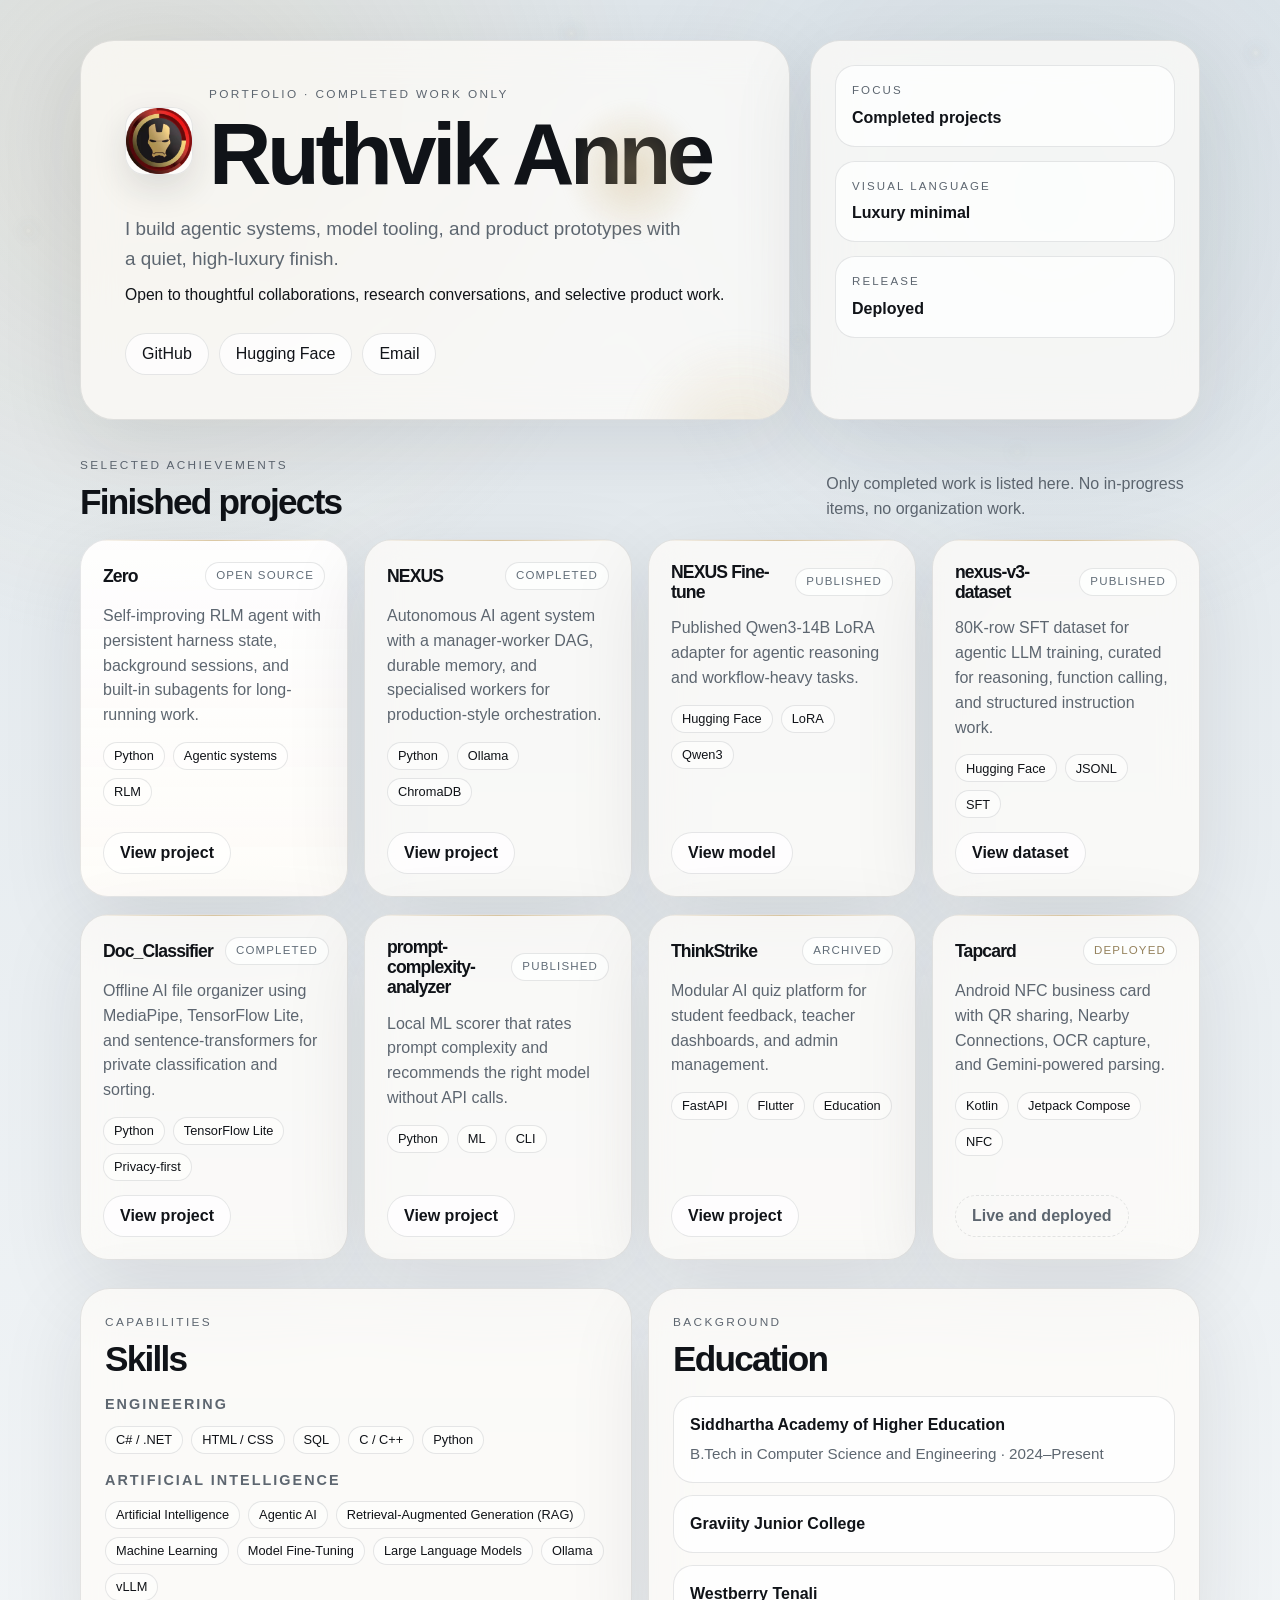
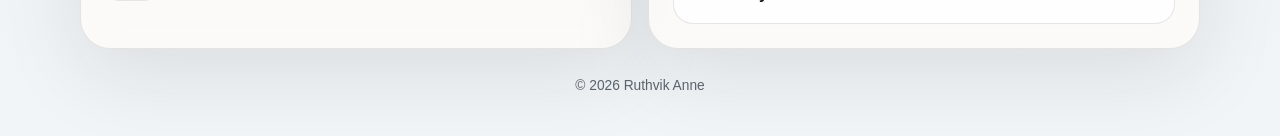
==== index.html @ 4718c001 "Add logo mark and refine portfolio hero" ====
<!DOCTYPE html>
<html lang="en">
<head>
  <meta charset="utf-8">
  <meta name="viewport" content="width=device-width, initial-scale=1.0">
  <meta name="description" content="Ruthvik Anne portfolio showcasing completed AI systems, models, datasets, skills, education, and shipped projects.">
  <title>Ruthvik Anne | Completed Work</title>
  <link rel="stylesheet" href="style.css">
  <script defer src="java.js"></script>
</head>
<body>
  <div id="bg-fixed" aria-hidden="true"></div>

  <main class="page">
    <header class="hero">
      <div class="hero-copy">
        <div class="brand-lockup">
          <img class="brand-mark" src="Images/Logo.png" alt="Ruthvik Anne logo">
          <div>
            <p class="eyebrow">Portfolio · Completed work only</p>
            <h1>Ruthvik Anne</h1>
          </div>
        </div>
        <p class="lede">I build agentic systems, model tooling, and product prototypes with a quiet, high-luxury finish.</p>
        <p class="support">Open to thoughtful collaborations, research conversations, and selective product work.</p>
        <div class="actions">
          <a href="https://github.com/Ruthvik-Anne" target="_blank" rel="noopener noreferrer">GitHub</a>
          <a href="https://huggingface.co/ruthvikanne" target="_blank" rel="noopener noreferrer">Hugging Face</a>
          <a href="mailto:anneruthvik9@gmail.com">Email</a>
        </div>
      </div>

      <aside class="status-panel" aria-label="Portfolio status">
        <div>
          <span class="status-label">Focus</span>
          <strong>Completed projects</strong>
        </div>
        <div>
          <span class="status-label">Visual language</span>
          <strong>Luxury minimal</strong>
        </div>
        <div>
          <span class="status-label">Release</span>
          <strong>Deployed</strong>
        </div>
      </aside>
    </header>

    <section class="section">
      <div class="section-head">
        <div>
          <p class="eyebrow">Selected achievements</p>
          <h2>Finished projects</h2>
        </div>
        <p class="section-note">Only completed work is listed here. No in-progress items, no organization work.</p>
      </div>

      <div class="cards">
        <article class="card featured">
          <div class="card-top">
            <h3>Zero</h3>
            <span class="pill">Open source</span>
          </div>
          <p>Self-improving RLM agent with persistent harness state, background sessions, and built-in subagents for long-running work.</p>
          <div class="tags">
            <span>Python</span><span>Agentic systems</span><span>RLM</span>
          </div>
          <a class="card-link" href="https://github.com/Ruthvik-Anne/zero" target="_blank" rel="noopener noreferrer">View project</a>
        </article>

        <article class="card">
          <div class="card-top">
            <h3>NEXUS</h3>
            <span class="pill">Completed</span>
          </div>
          <p>Autonomous AI agent system with a manager-worker DAG, durable memory, and specialised workers for production-style orchestration.</p>
          <div class="tags">
            <span>Python</span><span>Ollama</span><span>ChromaDB</span>
          </div>
          <a class="card-link" href="https://github.com/Ruthvik-Anne/nexus" target="_blank" rel="noopener noreferrer">View project</a>
        </article>

        <article class="card">
          <div class="card-top">
            <h3>NEXUS Fine-tune</h3>
            <span class="pill">Published</span>
          </div>
          <p>Published Qwen3-14B LoRA adapter for agentic reasoning and workflow-heavy tasks.</p>
          <div class="tags">
            <span>Hugging Face</span><span>LoRA</span><span>Qwen3</span>
          </div>
          <a class="card-link" href="https://huggingface.co/ruthvikanne/nexus-qwen3-14b-v2" target="_blank" rel="noopener noreferrer">View model</a>
        </article>

        <article class="card">
          <div class="card-top">
            <h3>nexus-v3-dataset</h3>
            <span class="pill">Published</span>
          </div>
          <p>80K-row SFT dataset for agentic LLM training, curated for reasoning, function calling, and structured instruction work.</p>
          <div class="tags">
            <span>Hugging Face</span><span>JSONL</span><span>SFT</span>
          </div>
          <a class="card-link" href="https://huggingface.co/datasets/ruthvikanne/nexus-v3-dataset" target="_blank" rel="noopener noreferrer">View dataset</a>
        </article>

        <article class="card">
          <div class="card-top">
            <h3>Doc_Classifier</h3>
            <span class="pill">Completed</span>
          </div>
          <p>Offline AI file organizer using MediaPipe, TensorFlow Lite, and sentence-transformers for private classification and sorting.</p>
          <div class="tags">
            <span>Python</span><span>TensorFlow Lite</span><span>Privacy-first</span>
          </div>
          <a class="card-link" href="https://github.com/Ruthvik-Anne/Doc_Classifier" target="_blank" rel="noopener noreferrer">View project</a>
        </article>

        <article class="card">
          <div class="card-top">
            <h3>prompt-complexity-analyzer</h3>
            <span class="pill">Published</span>
          </div>
          <p>Local ML scorer that rates prompt complexity and recommends the right model without API calls.</p>
          <div class="tags">
            <span>Python</span><span>ML</span><span>CLI</span>
          </div>
          <a class="card-link" href="https://github.com/Ruthvik-Anne/prompt-complexity-analyzer" target="_blank" rel="noopener noreferrer">View project</a>
        </article>

        <article class="card">
          <div class="card-top">
            <h3>ThinkStrike</h3>
            <span class="pill">Archived</span>
          </div>
          <p>Modular AI quiz platform for student feedback, teacher dashboards, and admin management.</p>
          <div class="tags">
            <span>FastAPI</span><span>Flutter</span><span>Education</span>
          </div>
          <a class="card-link" href="https://github.com/Ruthvik-Anne/Think_Strike" target="_blank" rel="noopener noreferrer">View project</a>
        </article>

        <article class="card">
          <div class="card-top">
            <h3>Tapcard</h3>
            <span class="pill deployed">Deployed</span>
          </div>
          <p>Android NFC business card with QR sharing, Nearby Connections, OCR capture, and Gemini-powered parsing.</p>
          <div class="tags">
            <span>Kotlin</span><span>Jetpack Compose</span><span>NFC</span>
          </div>
          <span class="card-link muted">Live and deployed</span>
        </article>
      </div>
    </section>

    <section class="section section-split">
      <div class="info-panel">
        <div class="section-head compact">
          <div>
            <p class="eyebrow">Capabilities</p>
            <h2>Skills</h2>
          </div>
        </div>

        <div class="skill-group">
          <h3>Engineering</h3>
          <div class="skill-tags">
            <span>C# / .NET</span>
            <span>HTML / CSS</span>
            <span>SQL</span>
            <span>C / C++</span>
            <span>Python</span>
          </div>
        </div>

        <div class="skill-group">
          <h3>Artificial Intelligence</h3>
          <div class="skill-tags">
            <span>Artificial Intelligence</span>
            <span>Agentic AI</span>
            <span>Retrieval-Augmented Generation (RAG)</span>
            <span>Machine Learning</span>
            <span>Model Fine-Tuning</span>
            <span>Large Language Models</span>
            <span>Ollama</span>
            <span>vLLM</span>
          </div>
        </div>
      </div>

      <div class="info-panel">
        <div class="section-head compact">
          <div>
            <p class="eyebrow">Background</p>
            <h2>Education</h2>
          </div>
        </div>

        <ul class="education-list">
          <li>
            <span class="education-title">Siddhartha Academy of Higher Education</span>
            <span class="education-meta">B.Tech in Computer Science and Engineering · 2024–Present</span>
          </li>
          <li>
            <span class="education-title">Graviity Junior College</span>
          </li>
          <li>
            <span class="education-title">Westberry Tenali</span>
          </li>
        </ul>
      </div>
    </section>

    <footer class="footer-text">© 2026 Ruthvik Anne</footer>
  </main>
</body>
</html>
---- style.css ----
:root {
  color-scheme: light dark;
  --canvas: #f2f5f7;
  --canvas-deep: #dfe6eb;
  --surface: rgba(255, 253, 248, 0.74);
  --surface-strong: rgba(255, 255, 255, 0.9);
  --text: #101318;
  --text-soft: #5d6670;
  --separator: rgba(18, 24, 31, 0.1);
  --accent: #6f889a;
  --accent-2: #c9ad78;
  --accent-3: #87949e;
  --shadow: 0 24px 84px rgba(25, 32, 40, 0.1);
  --radius-card: 28px;
  --radius-pill: 999px;
  --ease: cubic-bezier(0.2, 0.8, 0.2, 1);
}

@media (prefers-color-scheme: dark) {
  :root {
    --canvas: #07090b;
    --canvas-deep: #0e1115;
    --surface: rgba(17, 20, 24, 0.76);
    --surface-strong: rgba(23, 27, 32, 0.92);
    --text: #f4f6f7;
    --text-soft: #9ba5b0;
    --separator: rgba(255, 255, 255, 0.1);
    --shadow: 0 30px 92px rgba(0, 0, 0, 0.48);
  }
}

* {
  box-sizing: border-box;
}

html {
  background: var(--canvas);
}

body {
  margin: 0;
  min-height: 100vh;
  font-family: "SF Pro Text", "SF Pro Display", -apple-system, BlinkMacSystemFont, "Segoe UI", sans-serif;
  color: var(--text);
  background:
    radial-gradient(circle at 12% 8%, color-mix(in srgb, var(--accent-2) 18%, transparent), transparent 26%),
    radial-gradient(circle at 82% 12%, color-mix(in srgb, var(--accent) 12%, transparent), transparent 24%),
    linear-gradient(180deg, var(--canvas-deep), var(--canvas));
  line-height: 1.55;
  overflow-x: hidden;
}

img {
  display: block;
  max-width: 100%;
}

a {
  color: inherit;
  text-decoration: none;
}

#bg-fixed {
  position: fixed;
  inset: 0;
  pointer-events: none;
  overflow: hidden;
  mask-image: linear-gradient(180deg, rgba(0, 0, 0, 0.34), transparent 88%);
  opacity: 0.62;
}

#bg-fixed canvas {
  position: absolute;
  inset: 0;
  width: 100%;
  height: 100%;
}

.page {
  position: relative;
  width: min(1120px, calc(100vw - 32px));
  margin: 0 auto;
  padding: 28px 0 40px;
}

.hero {
  display: grid;
  grid-template-columns: minmax(0, 1.55fr) minmax(240px, 0.85fr);
  gap: 20px;
  align-items: stretch;
  padding: 12px 0 8px;
}

.hero-copy,
.status-panel,
.card,
.info-panel {
  background: var(--surface);
  border: 1px solid var(--separator);
  box-shadow: var(--shadow);
  backdrop-filter: blur(18px) saturate(145%);
  -webkit-backdrop-filter: blur(18px) saturate(145%);
}

.hero-copy {
  border-radius: 34px;
  padding: clamp(26px, 4vw, 44px);
  position: relative;
  overflow: hidden;
  animation: liftIn 720ms var(--ease) both;
}

.hero-copy::before,
.hero-copy::after {
  content: "";
  position: absolute;
  border-radius: 50%;
  pointer-events: none;
}

.hero-copy::before {
  inset: 16% auto auto 68%;
  width: 140px;
  height: 140px;
  background: radial-gradient(circle, color-mix(in srgb, var(--accent-2) 36%, transparent), transparent 70%);
  filter: blur(4px);
  animation: drift 12s var(--ease) infinite alternate;
}

.hero-copy::after {
  inset: auto -10% -40% auto;
  width: 240px;
  height: 240px;
  background: radial-gradient(circle, color-mix(in srgb, var(--accent-2) 42%, transparent), transparent 68%);
  filter: blur(10px);
  opacity: 0.55;
  animation: drift 16s var(--ease) infinite alternate-reverse;
}

.brand-lockup {
  display: flex;
  align-items: center;
  gap: 16px;
  margin-bottom: 10px;
}

.brand-mark {
  width: 68px;
  height: 68px;
  border-radius: 20px;
  object-fit: cover;
  border: 1px solid var(--separator);
  background: color-mix(in srgb, var(--surface-strong) 80%, transparent);
  box-shadow: 0 14px 34px rgba(25, 32, 40, 0.12);
}

.eyebrow {
  margin: 0 0 10px;
  font-size: 0.74rem;
  letter-spacing: 0.2em;
  text-transform: uppercase;
  color: var(--text-soft);
}

h1,
h2,
h3 {
  margin: 0;
  letter-spacing: -0.05em;
}

h1 {
  font-size: clamp(3rem, 6.8vw, 5.4rem);
  line-height: 0.96;
}

.lede {
  max-width: 54ch;
  margin: 18px 0 10px;
  font-size: clamp(1.04rem, 1.55vw, 1.18rem);
  color: var(--text-soft);
}

.support {
  margin: 0;
  color: var(--text);
  font-size: 0.98rem;
}

.actions {
  display: flex;
  flex-wrap: wrap;
  gap: 10px;
  margin-top: 26px;
}

.actions a,
.card-link {
  display: inline-flex;
  align-items: center;
  justify-content: center;
  min-height: 42px;
  padding: 0 16px;
  border-radius: var(--radius-pill);
  border: 1px solid var(--separator);
  background: color-mix(in srgb, var(--surface-strong) 82%, transparent);
  transition: transform 160ms var(--ease), border-color 160ms var(--ease), background-color 160ms var(--ease), box-shadow 160ms var(--ease);
}

.actions a:hover,
.card-link:hover {
  transform: translateY(-1px);
  border-color: color-mix(in srgb, var(--accent) 38%, var(--separator));
  box-shadow: 0 10px 22px rgba(166, 124, 82, 0.08);
}

.status-panel {
  border-radius: 30px;
  padding: 24px;
  display: grid;
  gap: 14px;
  align-content: start;
  animation: liftIn 840ms var(--ease) both;
  animation-delay: 110ms;
}

.status-panel div {
  padding: 16px 16px 15px;
  border-radius: 20px;
  background: color-mix(in srgb, var(--surface-strong) 76%, transparent);
  border: 1px solid var(--separator);
  animation: pulse 8s ease-in-out infinite;
}

.status-panel div:nth-child(2) { animation-delay: 1s; }
.status-panel div:nth-child(3) { animation-delay: 2s; }

.status-label {
  display: block;
  font-size: 0.72rem;
  letter-spacing: 0.18em;
  text-transform: uppercase;
  color: var(--text-soft);
  margin-bottom: 6px;
}

.status-panel strong {
  font-size: 1rem;
  font-weight: 600;
}

.section {
  padding: 28px 0 0;
}

.section-head {
  display: flex;
  justify-content: space-between;
  gap: 20px;
  align-items: end;
  margin-bottom: 18px;
}

.section-head.compact {
  margin-bottom: 18px;
}

h2 {
  font-size: clamp(1.5rem, 2.8vw, 2.2rem);
  line-height: 1.05;
}

h3 {
  font-size: 1rem;
  line-height: 1.2;
}

.section-note {
  margin: 0;
  max-width: 42ch;
  color: var(--text-soft);
}

.cards {
  display: grid;
  grid-template-columns: repeat(auto-fit, minmax(min(100%, 250px), 1fr));
  gap: 16px;
  perspective: 1200px;
}

.card {
  border-radius: var(--radius-card);
  padding: 22px;
  display: flex;
  flex-direction: column;
  gap: 14px;
  position: relative;
  overflow: hidden;
  transform-style: preserve-3d;
  transition: transform 180ms var(--ease), border-color 180ms var(--ease), box-shadow 180ms var(--ease);
  animation: liftIn 720ms var(--ease) both;
}

.card:nth-child(1) { animation-delay: 40ms; }
.card:nth-child(2) { animation-delay: 80ms; }
.card:nth-child(3) { animation-delay: 120ms; }
.card:nth-child(4) { animation-delay: 160ms; }
.card:nth-child(5) { animation-delay: 200ms; }
.card:nth-child(6) { animation-delay: 240ms; }
.card:nth-child(7) { animation-delay: 280ms; }
.card:nth-child(8) { animation-delay: 320ms; }

.card::before {
  content: "";
  position: absolute;
  inset: 0 auto auto 0;
  width: 100%;
  height: 1px;
  background: linear-gradient(90deg, transparent, color-mix(in srgb, var(--accent-2) 75%, transparent), transparent);
  opacity: 0.9;
}

.card:hover {
  transform: translateY(-3px) rotateX(1.5deg);
  border-color: color-mix(in srgb, var(--accent) 28%, var(--separator));
}

.card.featured {
  background:
    linear-gradient(180deg, color-mix(in srgb, var(--surface-strong) 90%, transparent), var(--surface)),
    var(--surface);
}

.card-top {
  display: flex;
  justify-content: space-between;
  gap: 12px;
  align-items: center;
}

.card h3 {
  font-size: 1.1rem;
  line-height: 1.15;
}

.pill {
  display: inline-flex;
  align-items: center;
  min-height: 28px;
  padding: 0 10px;
  border-radius: var(--radius-pill);
  font-size: 0.72rem;
  letter-spacing: 0.1em;
  text-transform: uppercase;
  color: color-mix(in srgb, var(--text-soft) 80%, var(--accent));
  border: 1px solid var(--separator);
  background: color-mix(in srgb, var(--surface-strong) 78%, transparent);
  white-space: nowrap;
}

.pill.deployed {
  color: color-mix(in srgb, var(--accent-2) 72%, var(--text));
}

.card p {
  margin: 0;
  color: var(--text-soft);
}

.tags {
  display: flex;
  flex-wrap: wrap;
  gap: 8px;
}

.tags span,
.skill-tags span {
  display: inline-flex;
  align-items: center;
  min-height: 28px;
  padding: 0 10px;
  border-radius: var(--radius-pill);
  border: 1px solid var(--separator);
  color: var(--text);
  background: color-mix(in srgb, var(--surface-strong) 60%, transparent);
  font-size: 0.8rem;
}

.card-link {
  margin-top: auto;
  width: fit-content;
  color: var(--text);
  font-weight: 600;
}

.card-link.muted {
  background: transparent;
  border-style: dashed;
  color: var(--text-soft);
  box-shadow: none;
}

.section-split {
  display: grid;
  grid-template-columns: repeat(2, minmax(0, 1fr));
  gap: 16px;
}

.info-panel {
  border-radius: 30px;
  padding: 24px;
  animation: liftIn 760ms var(--ease) both;
}

.skill-group + .skill-group {
  margin-top: 18px;
}

.skill-group h3 {
  font-size: 0.9rem;
  letter-spacing: 0.14em;
  text-transform: uppercase;
  color: var(--text-soft);
  margin-bottom: 12px;
}

.skill-tags {
  display: flex;
  flex-wrap: wrap;
  gap: 8px;
}

.skill-tags span {
  max-width: 100%;
}

.education-list {
  list-style: none;
  margin: 0;
  padding: 0;
  display: grid;
  gap: 12px;
}

.education-list li {
  padding: 16px;
  border-radius: 20px;
  border: 1px solid var(--separator);
  background: color-mix(in srgb, var(--surface-strong) 76%, transparent);
  display: grid;
  gap: 4px;
}

.education-title {
  font-weight: 600;
}

.education-meta {
  color: var(--text-soft);
  font-size: 0.95rem;
}

.footer-text {
  margin: 26px 0 0;
  text-align: center;
  color: var(--text-soft);
  font-size: 0.86rem;
}

@keyframes liftIn {
  from {
    opacity: 0;
    transform: translateY(18px) scale(0.985);
  }
  to {
    opacity: 1;
    transform: translateY(0) scale(1);
  }
}

@keyframes drift {
  from { transform: translate3d(0, 0, 0) scale(1); }
  to { transform: translate3d(-14px, 10px, 0) scale(1.04); }
}

@keyframes pulse {
  0%, 100% { transform: translateY(0); }
  50% { transform: translateY(-2px); }
}

@media (max-width: 860px) {
  .hero,
  .section-head,
  .section-split {
    grid-template-columns: 1fr;
    display: grid;
    align-items: start;
  }
}

@media (max-width: 640px) {
  .page {
    width: min(100vw - 20px, 1120px);
    padding-top: 14px;
  }

  .hero-copy,
  .status-panel,
  .info-panel {
    border-radius: 24px;
  }

  .brand-lockup {
    align-items: flex-start;
  }

  .brand-mark {
    width: 58px;
    height: 58px;
  }

  .cards {
    grid-template-columns: 1fr;
  }

  .actions {
    gap: 8px;
  }

  .actions a,
  .card-link {
    width: 100%;
  }
}

@media (prefers-reduced-motion: reduce) {
  *, *::before, *::after {
    animation-duration: 1ms !important;
    animation-iteration-count: 1 !important;
    transition-duration: 1ms !important;
    scroll-behavior: auto !important;
  }
}
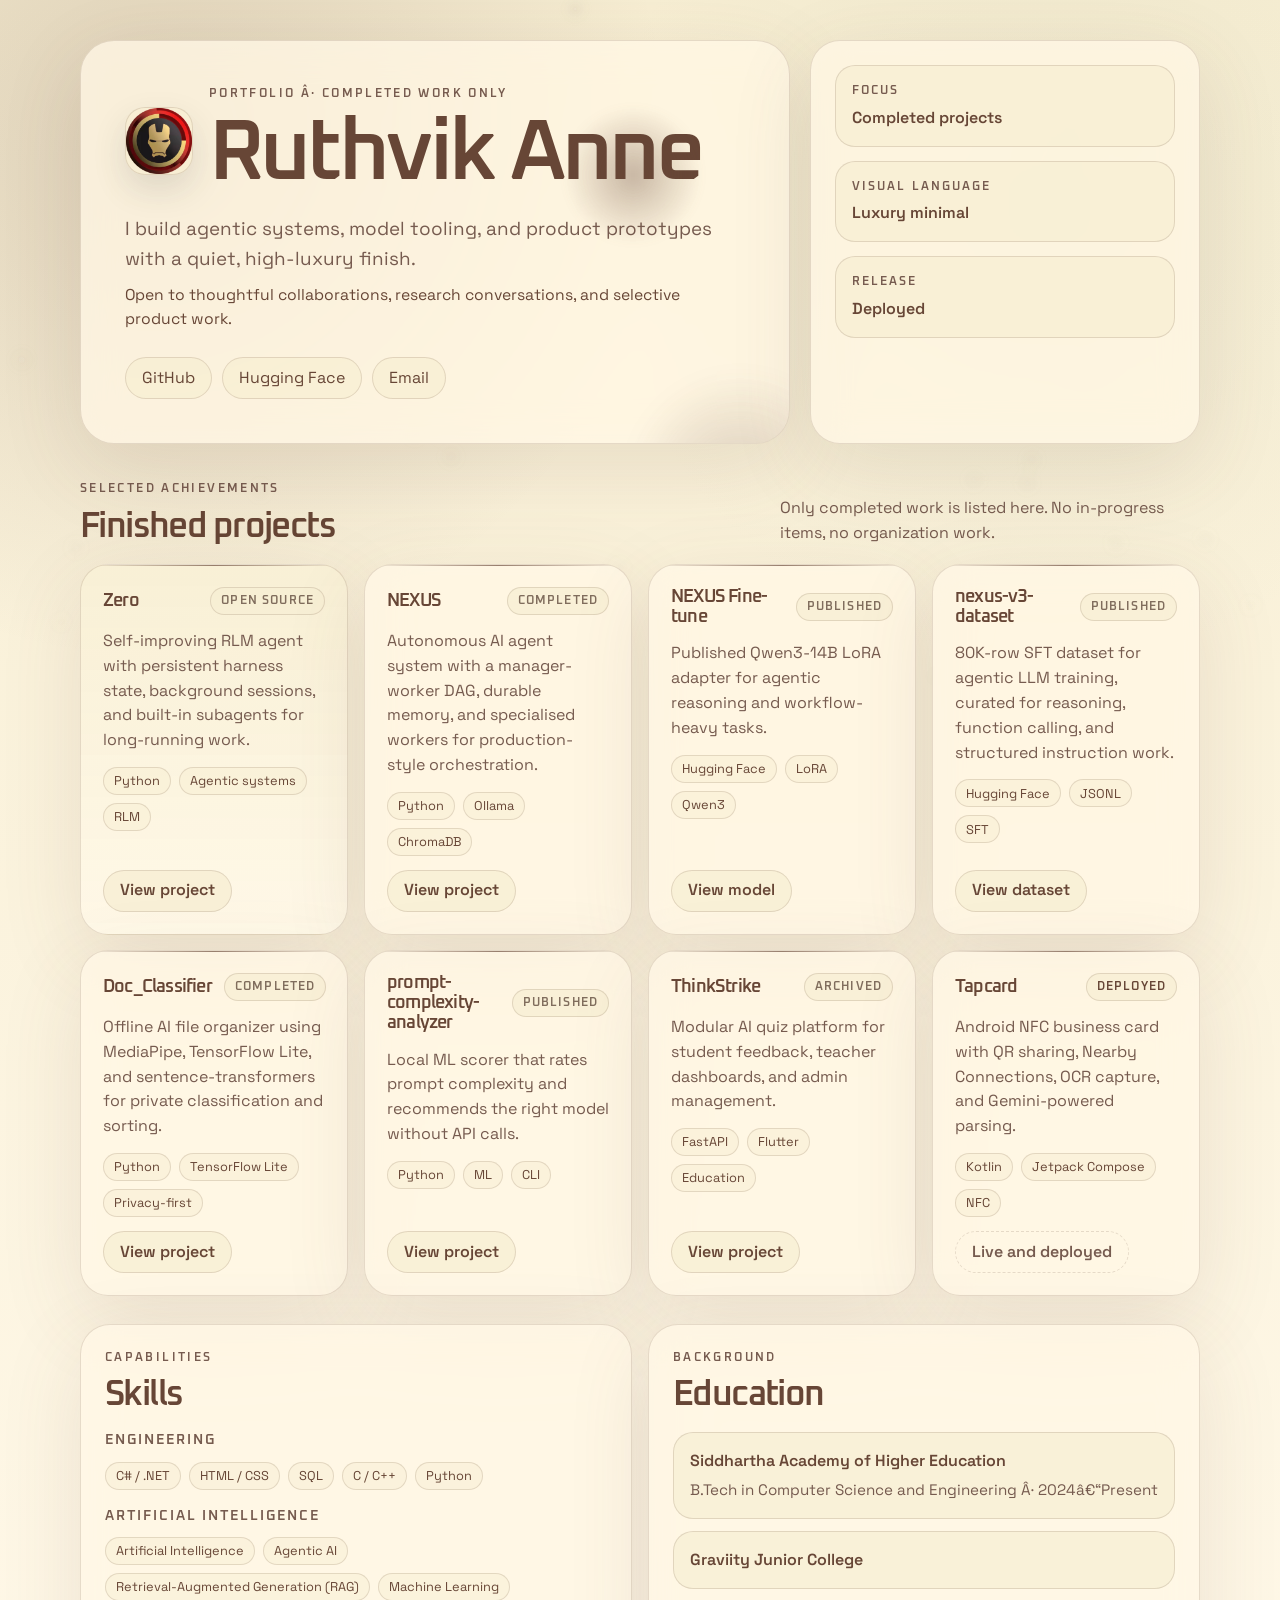
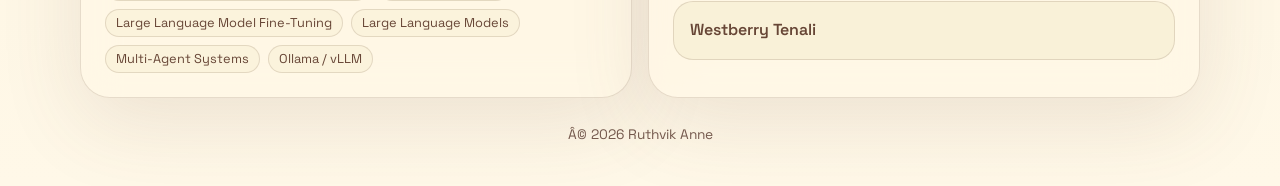
==== commit f3fd101c: "feat: launch luxury techno portfolio" ====
--- a/index.html
+++ b/index.html
@@ -4,9 +4,43 @@
   <meta charset="utf-8">
   <meta name="viewport" content="width=device-width, initial-scale=1.0">
   <meta name="description" content="Ruthvik Anne portfolio showcasing completed AI systems, models, datasets, skills, education, and shipped projects.">
-  <title>Ruthvik Anne | Completed Work</title>
+  <meta name="robots" content="index,follow,max-image-preview:large,max-snippet:-1,max-video-preview:-1">
+  <meta name="theme-color" content="#FFF8E8">
+  <meta property="og:type" content="website">
+  <meta property="og:url" content="https://ruthvik-anne.github.io/Personal_Site/">
+  <meta property="og:title" content="Ruthvik Anne">
+  <meta property="og:description" content="Completed projects, AI skills, education, and shipped work in a sleek futuristic portfolio.">
+  <meta property="og:image" content="https://ruthvik-anne.github.io/Personal_Site/Images/Logo.png">
+  <meta property="og:image:alt" content="Ruthvik Anne logo">
+  <meta name="twitter:card" content="summary_large_image">
+  <title>Ruthvik Anne</title>
+  <link rel="canonical" href="https://ruthvik-anne.github.io/Personal_Site/">
+  <link rel="preconnect" href="https://fonts.googleapis.com">
+  <link rel="preconnect" href="https://fonts.gstatic.com" crossorigin>
+  <link href="https://fonts.googleapis.com/css2?family=Oxanium:wght@500;600;700&family=Space+Grotesk:wght@400;500;600;700&display=swap" rel="stylesheet">
   <link rel="stylesheet" href="style.css">
   <script defer src="java.js"></script>
+  <script type="application/ld+json">
+  {
+    "@context": "https://schema.org",
+    "@type": "Person",
+    "name": "Ruthvik Anne",
+    "url": "https://ruthvik-anne.github.io/Personal_Site/",
+    "sameAs": [
+      "https://github.com/Ruthvik-Anne",
+      "https://huggingface.co/ruthvikanne"
+    ],
+    "jobTitle": "Student and Builder",
+    "knowsAbout": [
+      "Artificial Intelligence",
+      "Agentic AI",
+      "Retrieval-Augmented Generation",
+      "Machine Learning",
+      "Large Language Model Fine-Tuning",
+      "Multi-Agent Systems"
+    ]
+  }
+  </script>
 </head>
 <body>
   <div id="bg-fixed" aria-hidden="true"></div>
@@ -17,7 +51,7 @@
         <div class="brand-lockup">
           <img class="brand-mark" src="Images/Logo.png" alt="Ruthvik Anne logo">
           <div>
-            <p class="eyebrow">Portfolio · Completed work only</p>
+            <p class="eyebrow">Portfolio Â· Completed work only</p>
             <h1>Ruthvik Anne</h1>
           </div>
         </div>
@@ -181,10 +215,10 @@
             <span>Agentic AI</span>
             <span>Retrieval-Augmented Generation (RAG)</span>
             <span>Machine Learning</span>
-            <span>Model Fine-Tuning</span>
+            <span>Large Language Model Fine-Tuning</span>
             <span>Large Language Models</span>
-            <span>Ollama</span>
-            <span>vLLM</span>
+            <span>Multi-Agent Systems</span>
+            <span>Ollama / vLLM</span>
           </div>
         </div>
       </div>
@@ -200,7 +234,7 @@
         <ul class="education-list">
           <li>
             <span class="education-title">Siddhartha Academy of Higher Education</span>
-            <span class="education-meta">B.Tech in Computer Science and Engineering · 2024–Present</span>
+            <span class="education-meta">B.Tech in Computer Science and Engineering Â· 2024â€“Present</span>
           </li>
           <li>
             <span class="education-title">Graviity Junior College</span>
@@ -212,7 +246,8 @@
       </div>
     </section>
 
-    <footer class="footer-text">© 2026 Ruthvik Anne</footer>
+    <footer class="footer-text">Â© 2026 Ruthvik Anne</footer>
   </main>
 </body>
 </html>
+
--- a/style.css
+++ b/style.css
@@ -1,19 +1,21 @@
 :root {
   color-scheme: light dark;
-  --canvas: #f2f5f7;
-  --canvas-deep: #dfe6eb;
-  --surface: rgba(255, 253, 248, 0.74);
-  --surface-strong: rgba(255, 255, 255, 0.9);
-  --text: #101318;
-  --text-soft: #5d6670;
-  --separator: rgba(18, 24, 31, 0.1);
-  --accent: #6f889a;
-  --accent-2: #c9ad78;
-  --accent-3: #87949e;
-  --shadow: 0 24px 84px rgba(25, 32, 40, 0.1);
+  --canvas: #FFF8E8;
+  --canvas-deep: #F7EED3;
+  --surface: rgba(255, 248, 232, 0.76);
+  --surface-strong: rgba(247, 238, 211, 0.92);
+  --text: #674636;
+  --text-soft: #765b4f;
+  --separator: rgba(103, 70, 54, 0.16);
+  --accent: #AAB396;
+  --accent-2: #674636;
+  --accent-3: #F7EED3;
+  --shadow: 0 24px 84px rgba(103, 70, 54, 0.12);
   --radius-card: 28px;
   --radius-pill: 999px;
   --ease: cubic-bezier(0.2, 0.8, 0.2, 1);
+  --font-display: "Oxanium", "SF Pro Display", -apple-system, BlinkMacSystemFont, "Segoe UI", sans-serif;
+  --font-body: "Space Grotesk", "SF Pro Text", -apple-system, BlinkMacSystemFont, "Segoe UI", sans-serif;
 }
 
 @media (prefers-color-scheme: dark) {
@@ -29,18 +31,12 @@
   }
 }
 
-* {
-  box-sizing: border-box;
-}
-
-html {
-  background: var(--canvas);
-}
-
+* { box-sizing: border-box; }
+html { background: var(--canvas); }
 body {
   margin: 0;
   min-height: 100vh;
-  font-family: "SF Pro Text", "SF Pro Display", -apple-system, BlinkMacSystemFont, "Segoe UI", sans-serif;
+  font-family: var(--font-body);
   color: var(--text);
   background:
     radial-gradient(circle at 12% 8%, color-mix(in srgb, var(--accent-2) 18%, transparent), transparent 26%),
@@ -49,15 +45,23 @@
   line-height: 1.55;
   overflow-x: hidden;
 }
-
-img {
-  display: block;
-  max-width: 100%;
-}
-
-a {
-  color: inherit;
-  text-decoration: none;
+body::before {
+  content: "";
+  position: fixed;
+  inset: 0;
+  z-index: -1;
+  pointer-events: none;
+  opacity: 0.32;
+  background-image:
+    linear-gradient(color-mix(in srgb, var(--accent) 10%, transparent) 1px, transparent 1px),
+    linear-gradient(90deg, color-mix(in srgb, var(--accent) 10%, transparent) 1px, transparent 1px);
+  background-size: 56px 56px;
+  mask-image: linear-gradient(180deg, black, transparent 72%);
+}
+a { color: inherit; text-decoration: none; }
+a:focus-visible {
+  outline: 3px solid color-mix(in srgb, var(--accent-2) 72%, white);
+  outline-offset: 3px;
 }
 
 #bg-fixed {
@@ -68,7 +72,6 @@
   mask-image: linear-gradient(180deg, rgba(0, 0, 0, 0.34), transparent 88%);
   opacity: 0.62;
 }
-
 #bg-fixed canvas {
   position: absolute;
   inset: 0;
@@ -82,7 +85,6 @@
   margin: 0 auto;
   padding: 28px 0 40px;
 }
-
 .hero {
   display: grid;
   grid-template-columns: minmax(0, 1.55fr) minmax(240px, 0.85fr);
@@ -90,18 +92,13 @@
   align-items: stretch;
   padding: 12px 0 8px;
 }
-
-.hero-copy,
-.status-panel,
-.card,
-.info-panel {
+.hero-copy, .status-panel, .card, .info-panel {
   background: var(--surface);
   border: 1px solid var(--separator);
   box-shadow: var(--shadow);
   backdrop-filter: blur(18px) saturate(145%);
   -webkit-backdrop-filter: blur(18px) saturate(145%);
 }
-
 .hero-copy {
   border-radius: 34px;
   padding: clamp(26px, 4vw, 44px);
@@ -109,15 +106,12 @@
   overflow: hidden;
   animation: liftIn 720ms var(--ease) both;
 }
-
-.hero-copy::before,
-.hero-copy::after {
+.hero-copy::before, .hero-copy::after {
   content: "";
   position: absolute;
   border-radius: 50%;
   pointer-events: none;
 }
-
 .hero-copy::before {
   inset: 16% auto auto 68%;
   width: 140px;
@@ -126,7 +120,6 @@
   filter: blur(4px);
   animation: drift 12s var(--ease) infinite alternate;
 }
-
 .hero-copy::after {
   inset: auto -10% -40% auto;
   width: 240px;
@@ -136,14 +129,7 @@
   opacity: 0.55;
   animation: drift 16s var(--ease) infinite alternate-reverse;
 }
-
-.brand-lockup {
-  display: flex;
-  align-items: center;
-  gap: 16px;
-  margin-bottom: 10px;
-}
-
+.brand-lockup { display: flex; align-items: center; gap: 16px; margin-bottom: 10px; }
 .brand-mark {
   width: 68px;
   height: 68px;
@@ -153,49 +139,31 @@
   background: color-mix(in srgb, var(--surface-strong) 80%, transparent);
   box-shadow: 0 14px 34px rgba(25, 32, 40, 0.12);
 }
-
 .eyebrow {
   margin: 0 0 10px;
+  font-family: var(--font-display);
+  font-weight: 600;
   font-size: 0.74rem;
   letter-spacing: 0.2em;
   text-transform: uppercase;
   color: var(--text-soft);
 }
-
-h1,
-h2,
-h3 {
+h1, h2, h3 {
   margin: 0;
-  letter-spacing: -0.05em;
-}
-
-h1 {
-  font-size: clamp(3rem, 6.8vw, 5.4rem);
-  line-height: 0.96;
-}
-
+  font-family: var(--font-display);
+  font-weight: 600;
+  letter-spacing: -0.045em;
+}
+h1 { font-size: clamp(3rem, 6.8vw, 5.4rem); line-height: 0.96; }
 .lede {
   max-width: 54ch;
   margin: 18px 0 10px;
   font-size: clamp(1.04rem, 1.55vw, 1.18rem);
   color: var(--text-soft);
 }
-
-.support {
-  margin: 0;
-  color: var(--text);
-  font-size: 0.98rem;
-}
-
-.actions {
-  display: flex;
-  flex-wrap: wrap;
-  gap: 10px;
-  margin-top: 26px;
-}
-
-.actions a,
-.card-link {
+.support { margin: 0; color: var(--text); font-size: 0.98rem; }
+.actions { display: flex; flex-wrap: wrap; gap: 10px; margin-top: 26px; }
+.actions a, .card-link {
   display: inline-flex;
   align-items: center;
   justify-content: center;
@@ -206,14 +174,11 @@
   background: color-mix(in srgb, var(--surface-strong) 82%, transparent);
   transition: transform 160ms var(--ease), border-color 160ms var(--ease), background-color 160ms var(--ease), box-shadow 160ms var(--ease);
 }
-
-.actions a:hover,
-.card-link:hover {
+.actions a:hover, .card-link:hover {
   transform: translateY(-1px);
   border-color: color-mix(in srgb, var(--accent) 38%, var(--separator));
   box-shadow: 0 10px 22px rgba(166, 124, 82, 0.08);
 }
-
 .status-panel {
   border-radius: 30px;
   padding: 24px;
@@ -223,7 +188,6 @@
   animation: liftIn 840ms var(--ease) both;
   animation-delay: 110ms;
 }
-
 .status-panel div {
   padding: 16px 16px 15px;
   border-radius: 20px;
@@ -231,28 +195,20 @@
   border: 1px solid var(--separator);
   animation: pulse 8s ease-in-out infinite;
 }
-
 .status-panel div:nth-child(2) { animation-delay: 1s; }
 .status-panel div:nth-child(3) { animation-delay: 2s; }
-
 .status-label {
   display: block;
+  font-family: var(--font-display);
+  font-weight: 600;
   font-size: 0.72rem;
   letter-spacing: 0.18em;
   text-transform: uppercase;
   color: var(--text-soft);
   margin-bottom: 6px;
 }
-
-.status-panel strong {
-  font-size: 1rem;
-  font-weight: 600;
-}
-
-.section {
-  padding: 28px 0 0;
-}
-
+.status-panel strong { font-size: 1rem; font-weight: 600; }
+.section { padding: 28px 0 0; }
 .section-head {
   display: flex;
   justify-content: space-between;
@@ -260,34 +216,16 @@
   align-items: end;
   margin-bottom: 18px;
 }
-
-.section-head.compact {
-  margin-bottom: 18px;
-}
-
-h2 {
-  font-size: clamp(1.5rem, 2.8vw, 2.2rem);
-  line-height: 1.05;
-}
-
-h3 {
-  font-size: 1rem;
-  line-height: 1.2;
-}
-
-.section-note {
-  margin: 0;
-  max-width: 42ch;
-  color: var(--text-soft);
-}
-
+.section-head.compact { margin-bottom: 18px; }
+h2 { font-size: clamp(1.5rem, 2.8vw, 2.2rem); line-height: 1.05; }
+h3 { font-size: 1rem; line-height: 1.2; }
+.section-note { margin: 0; max-width: 42ch; color: var(--text-soft); }
 .cards {
   display: grid;
   grid-template-columns: repeat(auto-fit, minmax(min(100%, 250px), 1fr));
   gap: 16px;
   perspective: 1200px;
 }
-
 .card {
   border-radius: var(--radius-card);
   padding: 22px;
@@ -300,7 +238,6 @@
   transition: transform 180ms var(--ease), border-color 180ms var(--ease), box-shadow 180ms var(--ease);
   animation: liftIn 720ms var(--ease) both;
 }
-
 .card:nth-child(1) { animation-delay: 40ms; }
 .card:nth-child(2) { animation-delay: 80ms; }
 .card:nth-child(3) { animation-delay: 120ms; }
@@ -309,7 +246,6 @@
 .card:nth-child(6) { animation-delay: 240ms; }
 .card:nth-child(7) { animation-delay: 280ms; }
 .card:nth-child(8) { animation-delay: 320ms; }
-
 .card::before {
   content: "";
   position: absolute;
@@ -319,30 +255,17 @@
   background: linear-gradient(90deg, transparent, color-mix(in srgb, var(--accent-2) 75%, transparent), transparent);
   opacity: 0.9;
 }
-
 .card:hover {
   transform: translateY(-3px) rotateX(1.5deg);
   border-color: color-mix(in srgb, var(--accent) 28%, var(--separator));
 }
-
 .card.featured {
   background:
     linear-gradient(180deg, color-mix(in srgb, var(--surface-strong) 90%, transparent), var(--surface)),
     var(--surface);
 }
-
-.card-top {
-  display: flex;
-  justify-content: space-between;
-  gap: 12px;
-  align-items: center;
-}
-
-.card h3 {
-  font-size: 1.1rem;
-  line-height: 1.15;
-}
-
+.card-top { display: flex; justify-content: space-between; gap: 12px; align-items: center; }
+.card h3 { font-size: 1.1rem; line-height: 1.15; }
 .pill {
   display: inline-flex;
   align-items: center;
@@ -350,6 +273,8 @@
   padding: 0 10px;
   border-radius: var(--radius-pill);
   font-size: 0.72rem;
+  font-family: var(--font-display);
+  font-weight: 600;
   letter-spacing: 0.1em;
   text-transform: uppercase;
   color: color-mix(in srgb, var(--text-soft) 80%, var(--accent));
@@ -357,24 +282,10 @@
   background: color-mix(in srgb, var(--surface-strong) 78%, transparent);
   white-space: nowrap;
 }
-
-.pill.deployed {
-  color: color-mix(in srgb, var(--accent-2) 72%, var(--text));
-}
-
-.card p {
-  margin: 0;
-  color: var(--text-soft);
-}
-
-.tags {
-  display: flex;
-  flex-wrap: wrap;
-  gap: 8px;
-}
-
-.tags span,
-.skill-tags span {
+.pill.deployed { color: color-mix(in srgb, var(--accent-2) 72%, var(--text)); }
+.card p { margin: 0; color: var(--text-soft); }
+.tags { display: flex; flex-wrap: wrap; gap: 8px; }
+.tags span, .skill-tags span {
   display: inline-flex;
   align-items: center;
   min-height: 28px;
@@ -385,37 +296,20 @@
   background: color-mix(in srgb, var(--surface-strong) 60%, transparent);
   font-size: 0.8rem;
 }
-
-.card-link {
-  margin-top: auto;
-  width: fit-content;
-  color: var(--text);
-  font-weight: 600;
-}
-
+.card-link { margin-top: auto; width: fit-content; color: var(--text); font-weight: 600; }
 .card-link.muted {
   background: transparent;
   border-style: dashed;
   color: var(--text-soft);
   box-shadow: none;
 }
-
-.section-split {
-  display: grid;
-  grid-template-columns: repeat(2, minmax(0, 1fr));
-  gap: 16px;
-}
-
+.section-split { display: grid; grid-template-columns: repeat(2, minmax(0, 1fr)); gap: 16px; }
 .info-panel {
   border-radius: 30px;
   padding: 24px;
   animation: liftIn 760ms var(--ease) both;
 }
-
-.skill-group + .skill-group {
-  margin-top: 18px;
-}
-
+.skill-group + .skill-group { margin-top: 18px; }
 .skill-group h3 {
   font-size: 0.9rem;
   letter-spacing: 0.14em;
@@ -423,17 +317,8 @@
   color: var(--text-soft);
   margin-bottom: 12px;
 }
-
-.skill-tags {
-  display: flex;
-  flex-wrap: wrap;
-  gap: 8px;
-}
-
-.skill-tags span {
-  max-width: 100%;
-}
-
+.skill-tags { display: flex; flex-wrap: wrap; gap: 8px; }
+.skill-tags span { max-width: 100%; }
 .education-list {
   list-style: none;
   margin: 0;
@@ -441,7 +326,6 @@
   display: grid;
   gap: 12px;
 }
-
 .education-list li {
   padding: 16px;
   border-radius: 20px;
@@ -450,89 +334,42 @@
   display: grid;
   gap: 4px;
 }
-
-.education-title {
-  font-weight: 600;
-}
-
-.education-meta {
-  color: var(--text-soft);
-  font-size: 0.95rem;
-}
-
+.education-title { font-weight: 600; }
+.education-meta { color: var(--text-soft); font-size: 0.95rem; }
 .footer-text {
   margin: 26px 0 0;
   text-align: center;
   color: var(--text-soft);
   font-size: 0.86rem;
 }
-
 @keyframes liftIn {
-  from {
-    opacity: 0;
-    transform: translateY(18px) scale(0.985);
-  }
-  to {
-    opacity: 1;
-    transform: translateY(0) scale(1);
-  }
-}
-
+  from { opacity: 0; transform: translateY(18px) scale(0.985); }
+  to { opacity: 1; transform: translateY(0) scale(1); }
+}
 @keyframes drift {
   from { transform: translate3d(0, 0, 0) scale(1); }
   to { transform: translate3d(-14px, 10px, 0) scale(1.04); }
 }
-
 @keyframes pulse {
   0%, 100% { transform: translateY(0); }
   50% { transform: translateY(-2px); }
 }
-
 @media (max-width: 860px) {
-  .hero,
-  .section-head,
-  .section-split {
+  .hero, .section-head, .section-split {
     grid-template-columns: 1fr;
     display: grid;
     align-items: start;
   }
 }
-
 @media (max-width: 640px) {
-  .page {
-    width: min(100vw - 20px, 1120px);
-    padding-top: 14px;
-  }
-
-  .hero-copy,
-  .status-panel,
-  .info-panel {
-    border-radius: 24px;
-  }
-
-  .brand-lockup {
-    align-items: flex-start;
-  }
-
-  .brand-mark {
-    width: 58px;
-    height: 58px;
-  }
-
-  .cards {
-    grid-template-columns: 1fr;
-  }
-
-  .actions {
-    gap: 8px;
-  }
-
-  .actions a,
-  .card-link {
-    width: 100%;
-  }
-}
-
+  .page { width: min(100vw - 20px, 1120px); padding-top: 14px; }
+  .hero-copy, .status-panel, .info-panel { border-radius: 24px; }
+  .brand-lockup { align-items: flex-start; }
+  .brand-mark { width: 58px; height: 58px; }
+  .cards { grid-template-columns: 1fr; }
+  .actions { gap: 8px; }
+  .actions a, .card-link { width: 100%; }
+}
 @media (prefers-reduced-motion: reduce) {
   *, *::before, *::after {
     animation-duration: 1ms !important;
@@ -541,3 +378,4 @@
     scroll-behavior: auto !important;
   }
 }
+
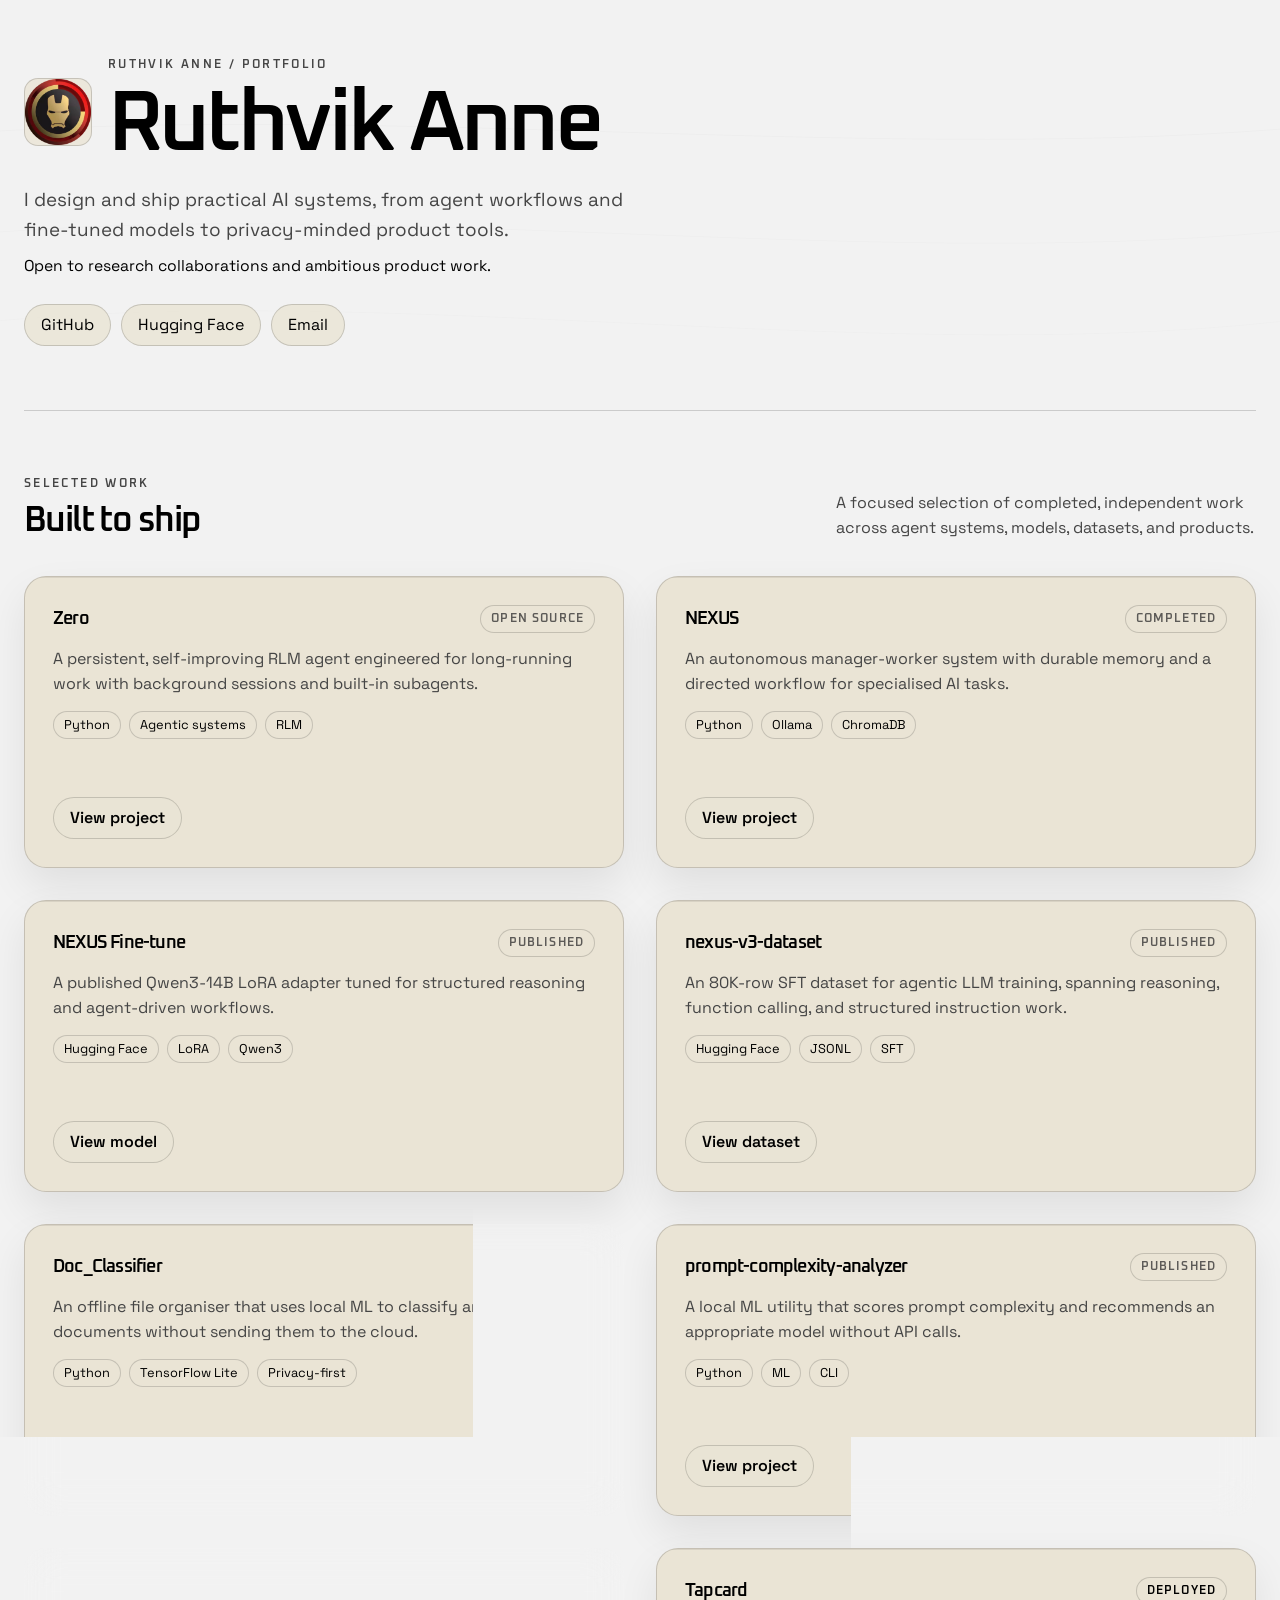
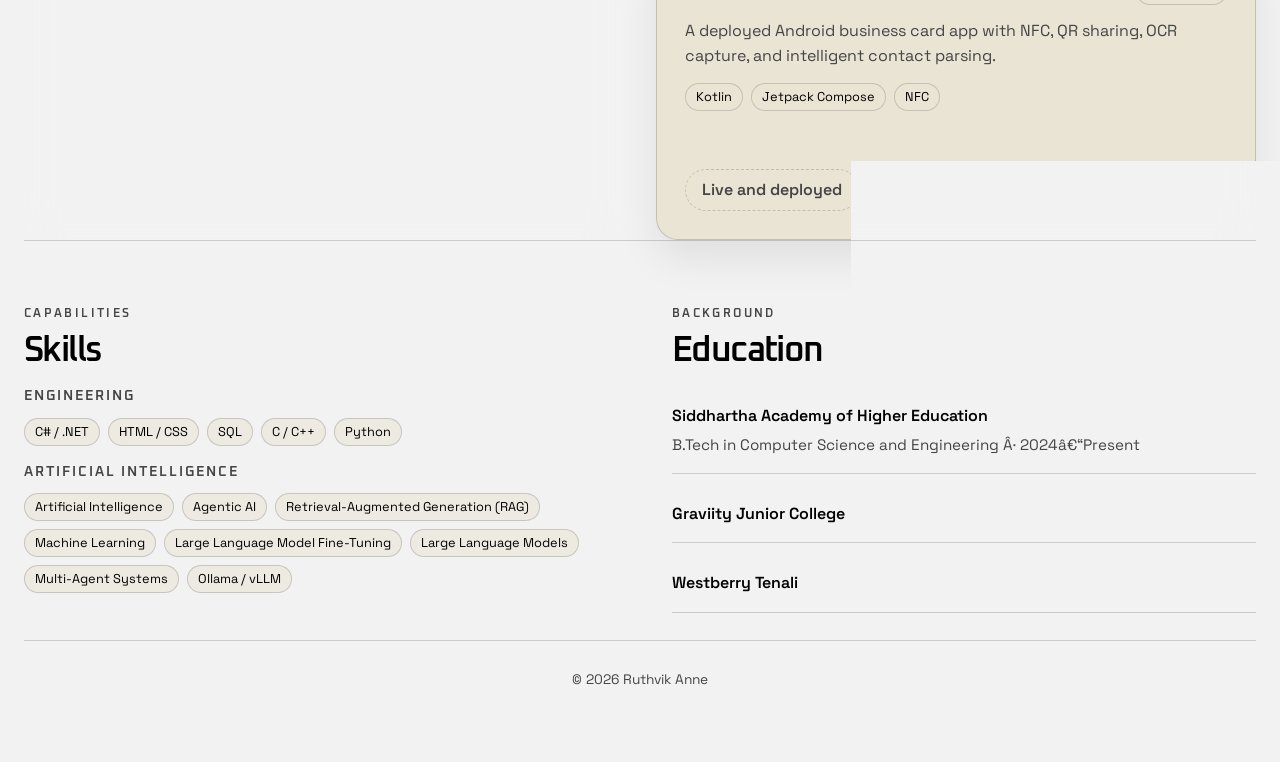
==== commit a6bcc32a: "refactor: simplify portfolio composition" ====
--- a/index.html
+++ b/index.html
@@ -5,7 +5,7 @@
   <meta name="viewport" content="width=device-width, initial-scale=1.0">
   <meta name="description" content="Ruthvik Anne portfolio showcasing completed AI systems, models, datasets, skills, education, and shipped projects.">
   <meta name="robots" content="index,follow,max-image-preview:large,max-snippet:-1,max-video-preview:-1">
-  <meta name="theme-color" content="#FFF8E8">
+  <meta name="theme-color" content="#F2F2F2">
   <meta property="og:type" content="website">
   <meta property="og:url" content="https://ruthvik-anne.github.io/Personal_Site/">
   <meta property="og:title" content="Ruthvik Anne">
@@ -51,12 +51,12 @@
         <div class="brand-lockup">
           <img class="brand-mark" src="Images/Logo.png" alt="Ruthvik Anne logo">
           <div>
-            <p class="eyebrow">Portfolio Â· Completed work only</p>
+            <p class="eyebrow">Ruthvik Anne / Portfolio</p>
             <h1>Ruthvik Anne</h1>
           </div>
         </div>
-        <p class="lede">I build agentic systems, model tooling, and product prototypes with a quiet, high-luxury finish.</p>
-        <p class="support">Open to thoughtful collaborations, research conversations, and selective product work.</p>
+        <p class="lede">I design and ship practical AI systems, from agent workflows and fine-tuned models to privacy-minded product tools.</p>
+        <p class="support">Open to research collaborations and ambitious product work.</p>
         <div class="actions">
           <a href="https://github.com/Ruthvik-Anne" target="_blank" rel="noopener noreferrer">GitHub</a>
           <a href="https://huggingface.co/ruthvikanne" target="_blank" rel="noopener noreferrer">Hugging Face</a>
@@ -64,38 +64,24 @@
         </div>
       </div>
 
-      <aside class="status-panel" aria-label="Portfolio status">
-        <div>
-          <span class="status-label">Focus</span>
-          <strong>Completed projects</strong>
-        </div>
-        <div>
-          <span class="status-label">Visual language</span>
-          <strong>Luxury minimal</strong>
-        </div>
-        <div>
-          <span class="status-label">Release</span>
-          <strong>Deployed</strong>
-        </div>
-      </aside>
     </header>
 
     <section class="section">
       <div class="section-head">
         <div>
-          <p class="eyebrow">Selected achievements</p>
-          <h2>Finished projects</h2>
-        </div>
-        <p class="section-note">Only completed work is listed here. No in-progress items, no organization work.</p>
-      </div>
-
-      <div class="cards">
+          <p class="eyebrow">Selected work</p>
+          <h2>Built to ship</h2>
+        </div>
+        <p class="section-note">A focused selection of completed, independent work across agent systems, models, datasets, and products.</p>
+      </div>
+
+      <div class="project-list">
         <article class="card featured">
           <div class="card-top">
             <h3>Zero</h3>
             <span class="pill">Open source</span>
           </div>
-          <p>Self-improving RLM agent with persistent harness state, background sessions, and built-in subagents for long-running work.</p>
+          <p>A persistent, self-improving RLM agent engineered for long-running work with background sessions and built-in subagents.</p>
           <div class="tags">
             <span>Python</span><span>Agentic systems</span><span>RLM</span>
           </div>
@@ -107,7 +93,7 @@
             <h3>NEXUS</h3>
             <span class="pill">Completed</span>
           </div>
-          <p>Autonomous AI agent system with a manager-worker DAG, durable memory, and specialised workers for production-style orchestration.</p>
+          <p>An autonomous manager-worker system with durable memory and a directed workflow for specialised AI tasks.</p>
           <div class="tags">
             <span>Python</span><span>Ollama</span><span>ChromaDB</span>
           </div>
@@ -119,7 +105,7 @@
             <h3>NEXUS Fine-tune</h3>
             <span class="pill">Published</span>
           </div>
-          <p>Published Qwen3-14B LoRA adapter for agentic reasoning and workflow-heavy tasks.</p>
+          <p>A published Qwen3-14B LoRA adapter tuned for structured reasoning and agent-driven workflows.</p>
           <div class="tags">
             <span>Hugging Face</span><span>LoRA</span><span>Qwen3</span>
           </div>
@@ -131,7 +117,7 @@
             <h3>nexus-v3-dataset</h3>
             <span class="pill">Published</span>
           </div>
-          <p>80K-row SFT dataset for agentic LLM training, curated for reasoning, function calling, and structured instruction work.</p>
+          <p>An 80K-row SFT dataset for agentic LLM training, spanning reasoning, function calling, and structured instruction work.</p>
           <div class="tags">
             <span>Hugging Face</span><span>JSONL</span><span>SFT</span>
           </div>
@@ -143,7 +129,7 @@
             <h3>Doc_Classifier</h3>
             <span class="pill">Completed</span>
           </div>
-          <p>Offline AI file organizer using MediaPipe, TensorFlow Lite, and sentence-transformers for private classification and sorting.</p>
+          <p>An offline file organiser that uses local ML to classify and sort documents without sending them to the cloud.</p>
           <div class="tags">
             <span>Python</span><span>TensorFlow Lite</span><span>Privacy-first</span>
           </div>
@@ -155,7 +141,7 @@
             <h3>prompt-complexity-analyzer</h3>
             <span class="pill">Published</span>
           </div>
-          <p>Local ML scorer that rates prompt complexity and recommends the right model without API calls.</p>
+          <p>A local ML utility that scores prompt complexity and recommends an appropriate model without API calls.</p>
           <div class="tags">
             <span>Python</span><span>ML</span><span>CLI</span>
           </div>
@@ -167,7 +153,7 @@
             <h3>ThinkStrike</h3>
             <span class="pill">Archived</span>
           </div>
-          <p>Modular AI quiz platform for student feedback, teacher dashboards, and admin management.</p>
+          <p>A modular learning platform for AI-powered quizzes, classroom feedback, and administration.</p>
           <div class="tags">
             <span>FastAPI</span><span>Flutter</span><span>Education</span>
           </div>
@@ -179,7 +165,7 @@
             <h3>Tapcard</h3>
             <span class="pill deployed">Deployed</span>
           </div>
-          <p>Android NFC business card with QR sharing, Nearby Connections, OCR capture, and Gemini-powered parsing.</p>
+          <p>A deployed Android business card app with NFC, QR sharing, OCR capture, and intelligent contact parsing.</p>
           <div class="tags">
             <span>Kotlin</span><span>Jetpack Compose</span><span>NFC</span>
           </div>
--- a/style.css
+++ b/style.css
@@ -378,4 +378,107 @@
     scroll-behavior: auto !important;
   }
 }
+
+/* Floating portfolio refinement: cards are reserved for individual projects. */
+:root {
+  color-scheme: light;
+  --canvas: #F2F2F2;
+  --canvas-deep: #F2F2F2;
+  --surface: #EAE4D5;
+  --surface-strong: #EAE4D5;
+  --text: #000000;
+  --text-soft: #454545;
+  --separator: rgba(0, 0, 0, 0.16);
+  --accent: #B6B09F;
+  --accent-2: #000000;
+  --accent-3: #EAE4D5;
+  --shadow: 0 18px 40px rgba(0, 0, 0, 0.08);
+}
+
+@media (prefers-color-scheme: dark) {
+  :root {
+    --canvas: #F2F2F2;
+    --canvas-deep: #F2F2F2;
+    --surface: #EAE4D5;
+    --surface-strong: #EAE4D5;
+    --text: #000000;
+    --text-soft: #454545;
+    --separator: rgba(0, 0, 0, 0.16);
+    --shadow: 0 18px 40px rgba(0, 0, 0, 0.08);
+  }
+}
+
+body { background: var(--canvas); }
+body::before, .hero-copy::before, .hero-copy::after { display: none; }
+
+#bg-fixed {
+  opacity: 0.34;
+  mask-image: linear-gradient(180deg, rgba(0, 0, 0, 0.52), transparent 78%);
+}
+
+.page {
+  width: min(1320px, calc(100vw - 48px));
+  padding: 56px 0 72px;
+}
+
+.hero { display: block; padding: 0 0 64px; }
+
+.hero-copy, .info-panel {
+  padding: 0;
+  background: transparent;
+  border: 0;
+  box-shadow: none;
+  backdrop-filter: none;
+  -webkit-backdrop-filter: none;
+}
+
+.hero-copy { max-width: 860px; border-radius: 0; overflow: visible; }
+.brand-mark { border-radius: 14px; box-shadow: none; }
+
+.section { padding-top: 64px; border-top: 1px solid var(--separator); }
+.section-head { margin-bottom: 36px; }
+
+.project-list {
+  display: grid;
+  grid-template-columns: repeat(2, minmax(0, 1fr));
+  gap: 32px;
+}
+
+.project-list .card {
+  min-height: 292px;
+  padding: 28px;
+  border-radius: 22px;
+  background: var(--surface);
+  border: 1px solid var(--separator);
+  box-shadow: var(--shadow);
+  animation: liftIn 540ms var(--ease) both;
+}
+
+.project-list .card:hover { transform: translateY(-4px); border-color: rgba(0, 0, 0, 0.42); }
+.project-list .card::before { background: #000000; opacity: 0.08; }
+.section-split { gap: 64px; }
+.info-panel { border-radius: 0; }
+
+.education-list li {
+  padding: 16px 0;
+  border: 0;
+  border-radius: 0;
+  border-bottom: 1px solid var(--separator);
+  background: transparent;
+}
+
+.footer-text { padding-top: 28px; border-top: 1px solid var(--separator); }
+
+@media (max-width: 860px) {
+  .project-list, .section-split { grid-template-columns: 1fr; }
+  .project-list { gap: 20px; }
+}
+
+@media (max-width: 640px) {
+  .page { width: min(100vw - 32px, 1320px); padding-top: 36px; }
+  .hero { padding-bottom: 44px; }
+  .section { padding-top: 44px; }
+  .section-head { margin-bottom: 26px; }
+  .project-list .card { min-height: 0; padding: 22px; }
+}
 
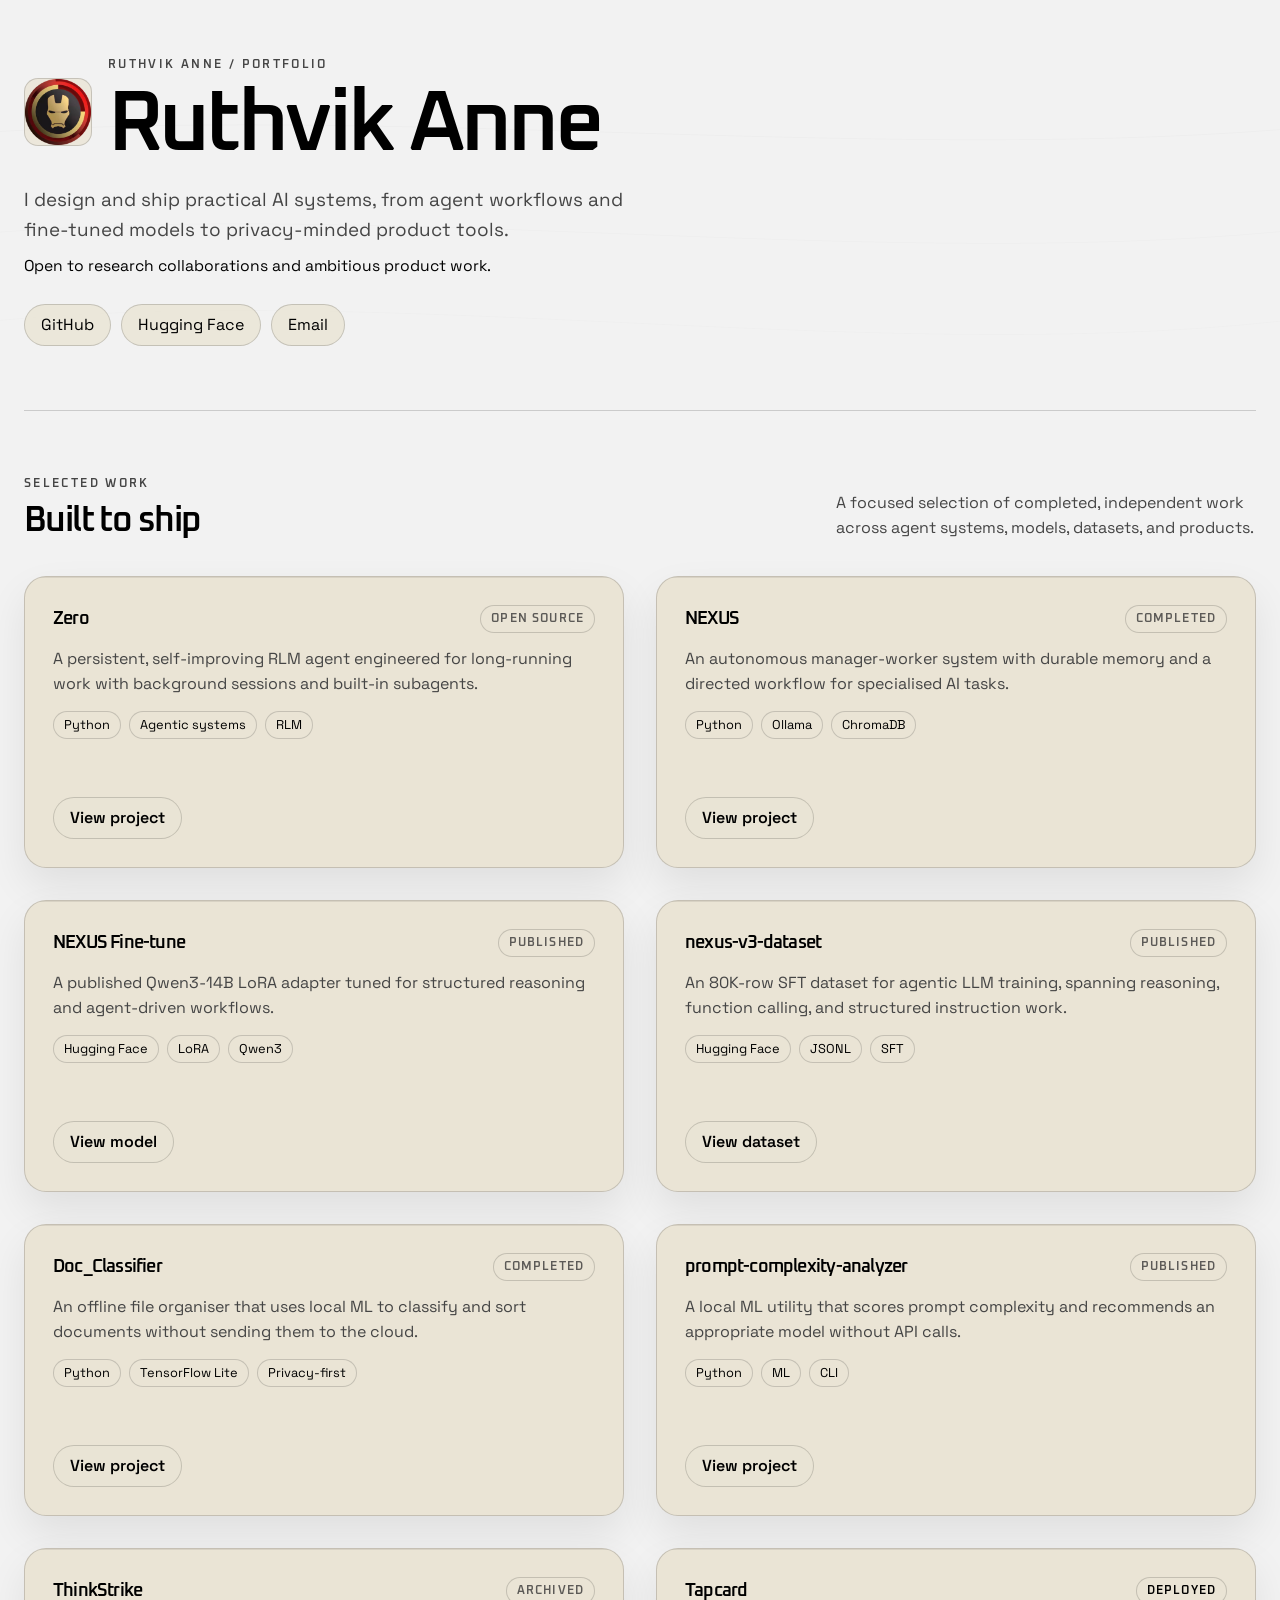
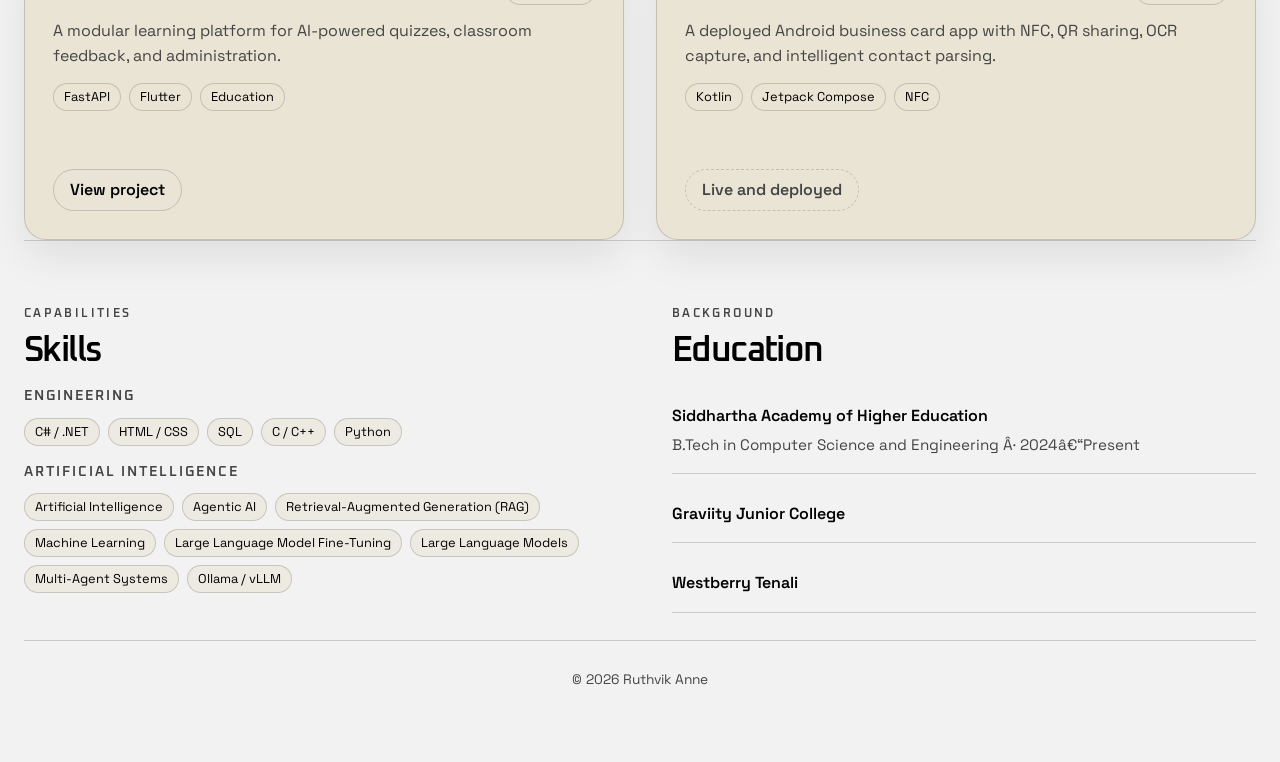
==== commit 4e9cc41d: "chore: refine portfolio metadata" ====
--- a/index.html
+++ b/index.html
@@ -3,13 +3,13 @@
 <head>
   <meta charset="utf-8">
   <meta name="viewport" content="width=device-width, initial-scale=1.0">
-  <meta name="description" content="Ruthvik Anne portfolio showcasing completed AI systems, models, datasets, skills, education, and shipped projects.">
+  <meta name="description" content="Ruthvik Anne portfolio featuring independent AI systems, models, datasets, skills, education, and shipped products.">
   <meta name="robots" content="index,follow,max-image-preview:large,max-snippet:-1,max-video-preview:-1">
   <meta name="theme-color" content="#F2F2F2">
   <meta property="og:type" content="website">
   <meta property="og:url" content="https://ruthvik-anne.github.io/Personal_Site/">
   <meta property="og:title" content="Ruthvik Anne">
-  <meta property="og:description" content="Completed projects, AI skills, education, and shipped work in a sleek futuristic portfolio.">
+  <meta property="og:description" content="Independent AI systems, skills, education, and shipped products in a refined portfolio.">
   <meta property="og:image" content="https://ruthvik-anne.github.io/Personal_Site/Images/Logo.png">
   <meta property="og:image:alt" content="Ruthvik Anne logo">
   <meta name="twitter:card" content="summary_large_image">
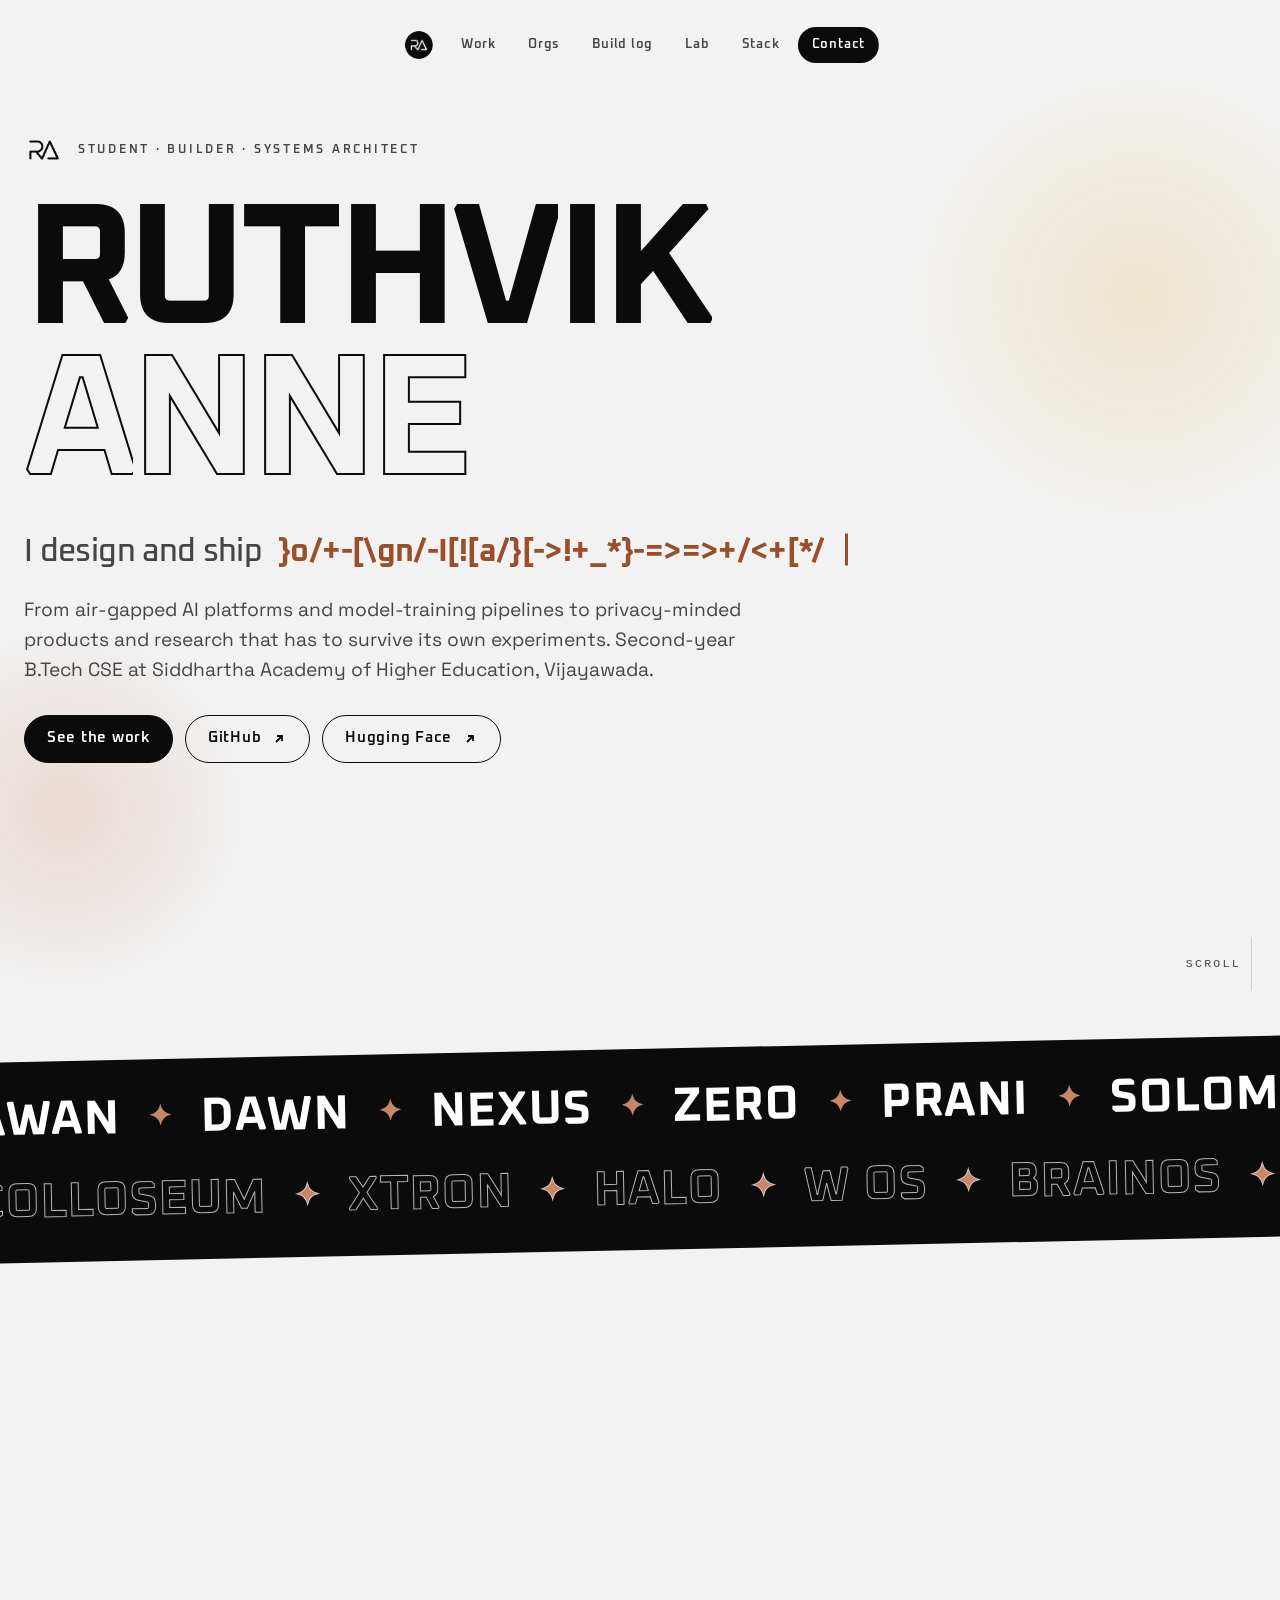
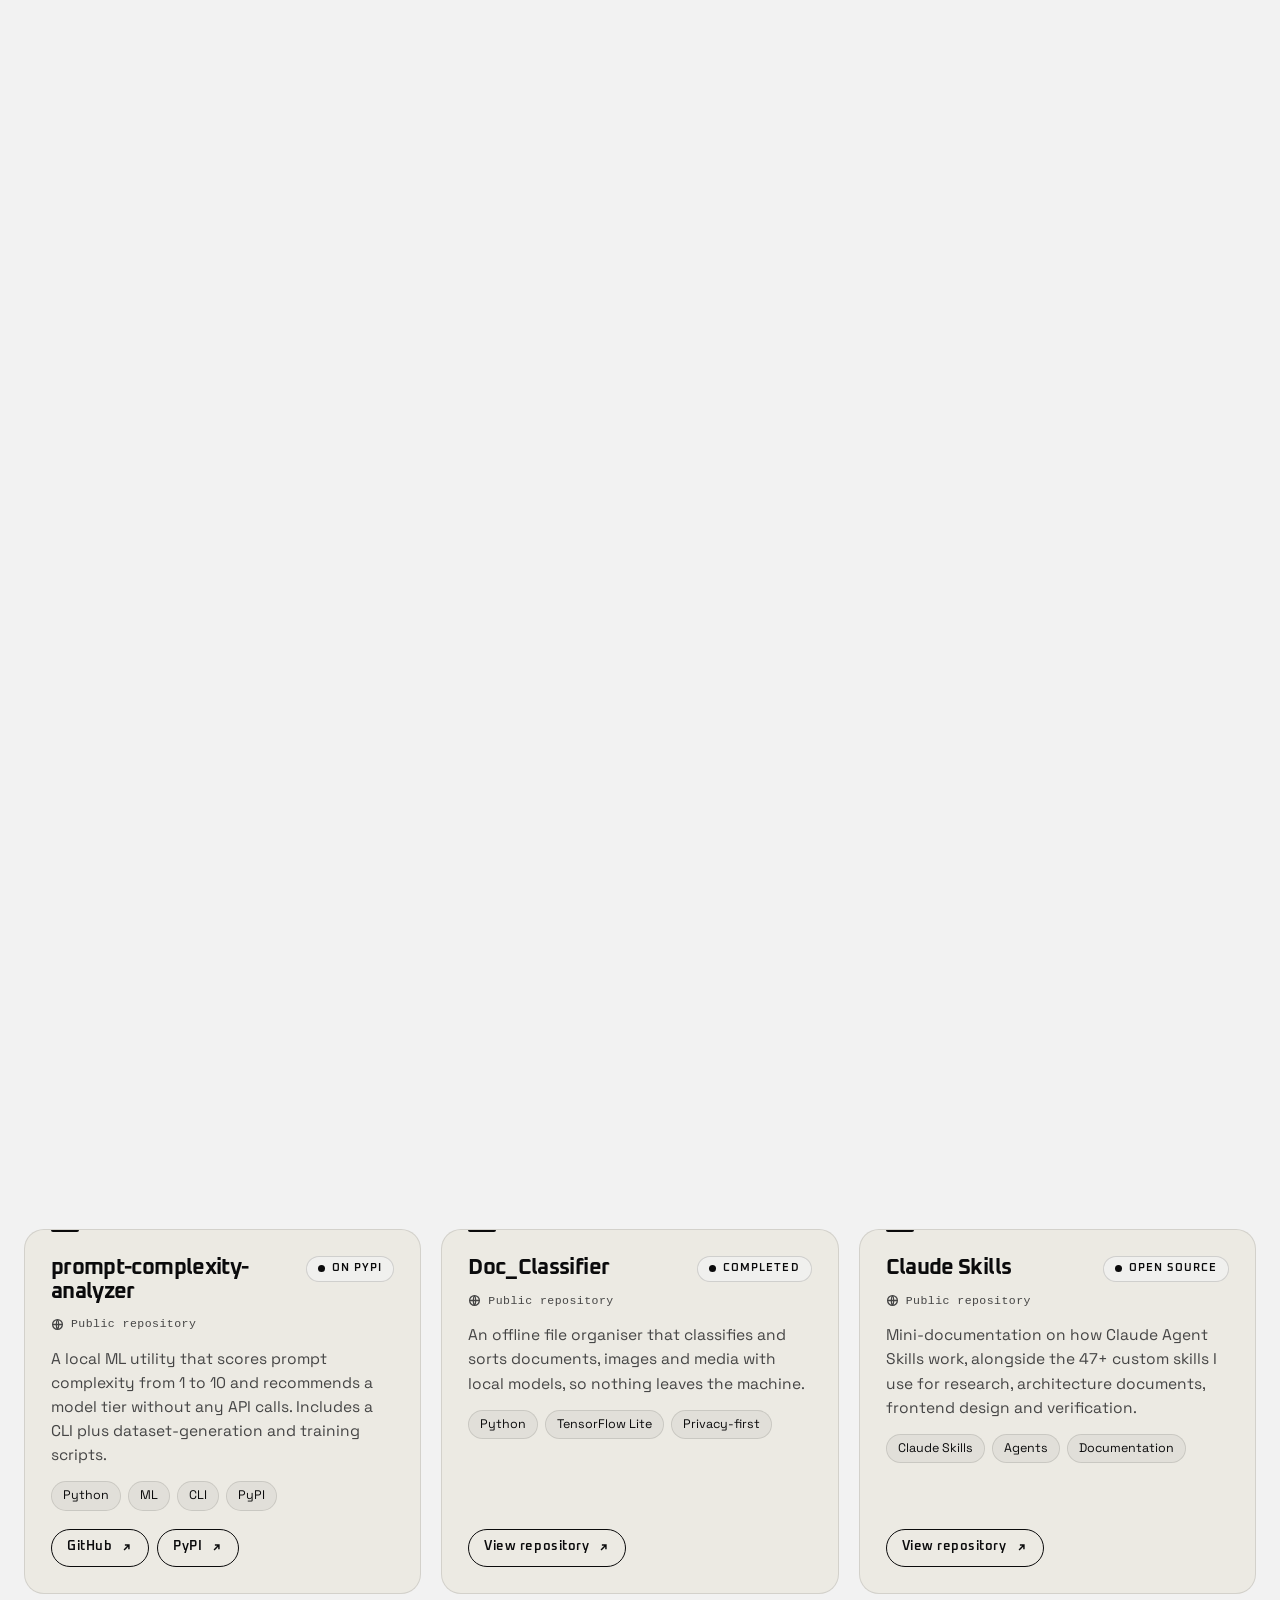
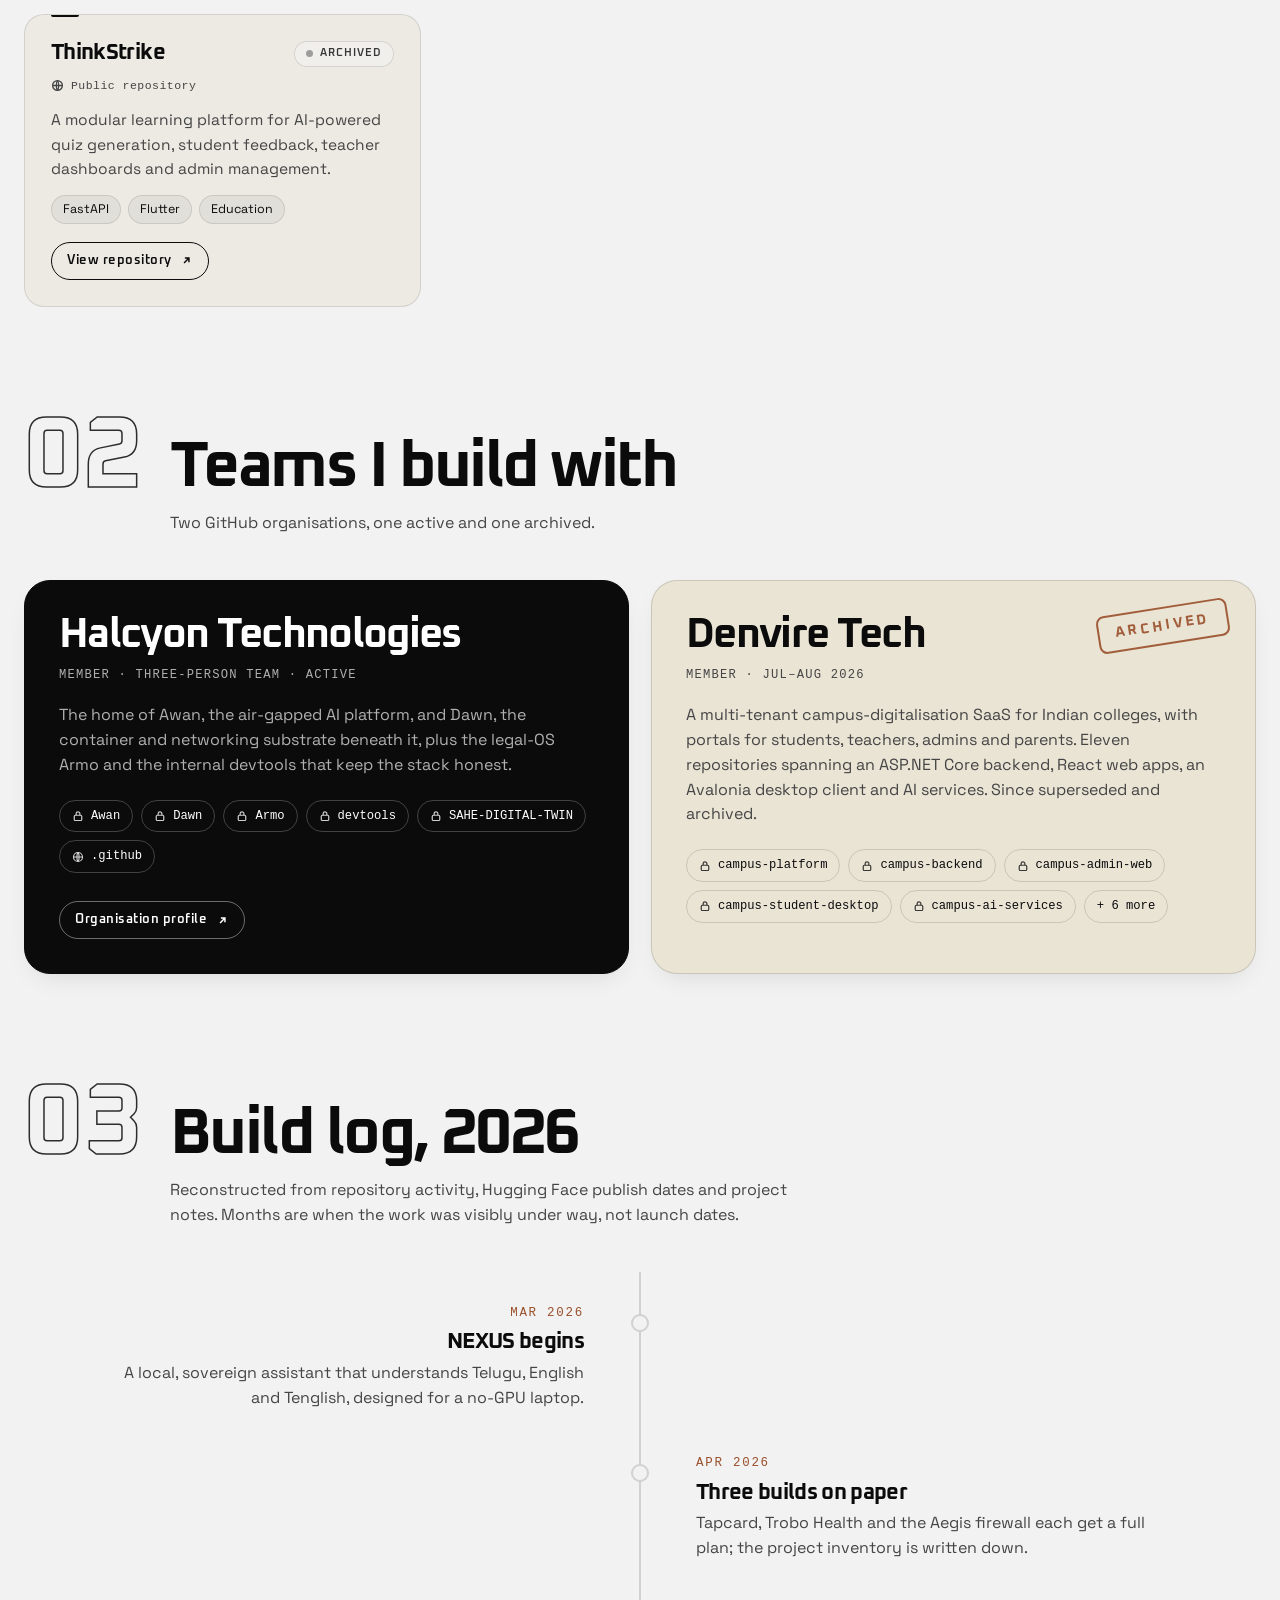
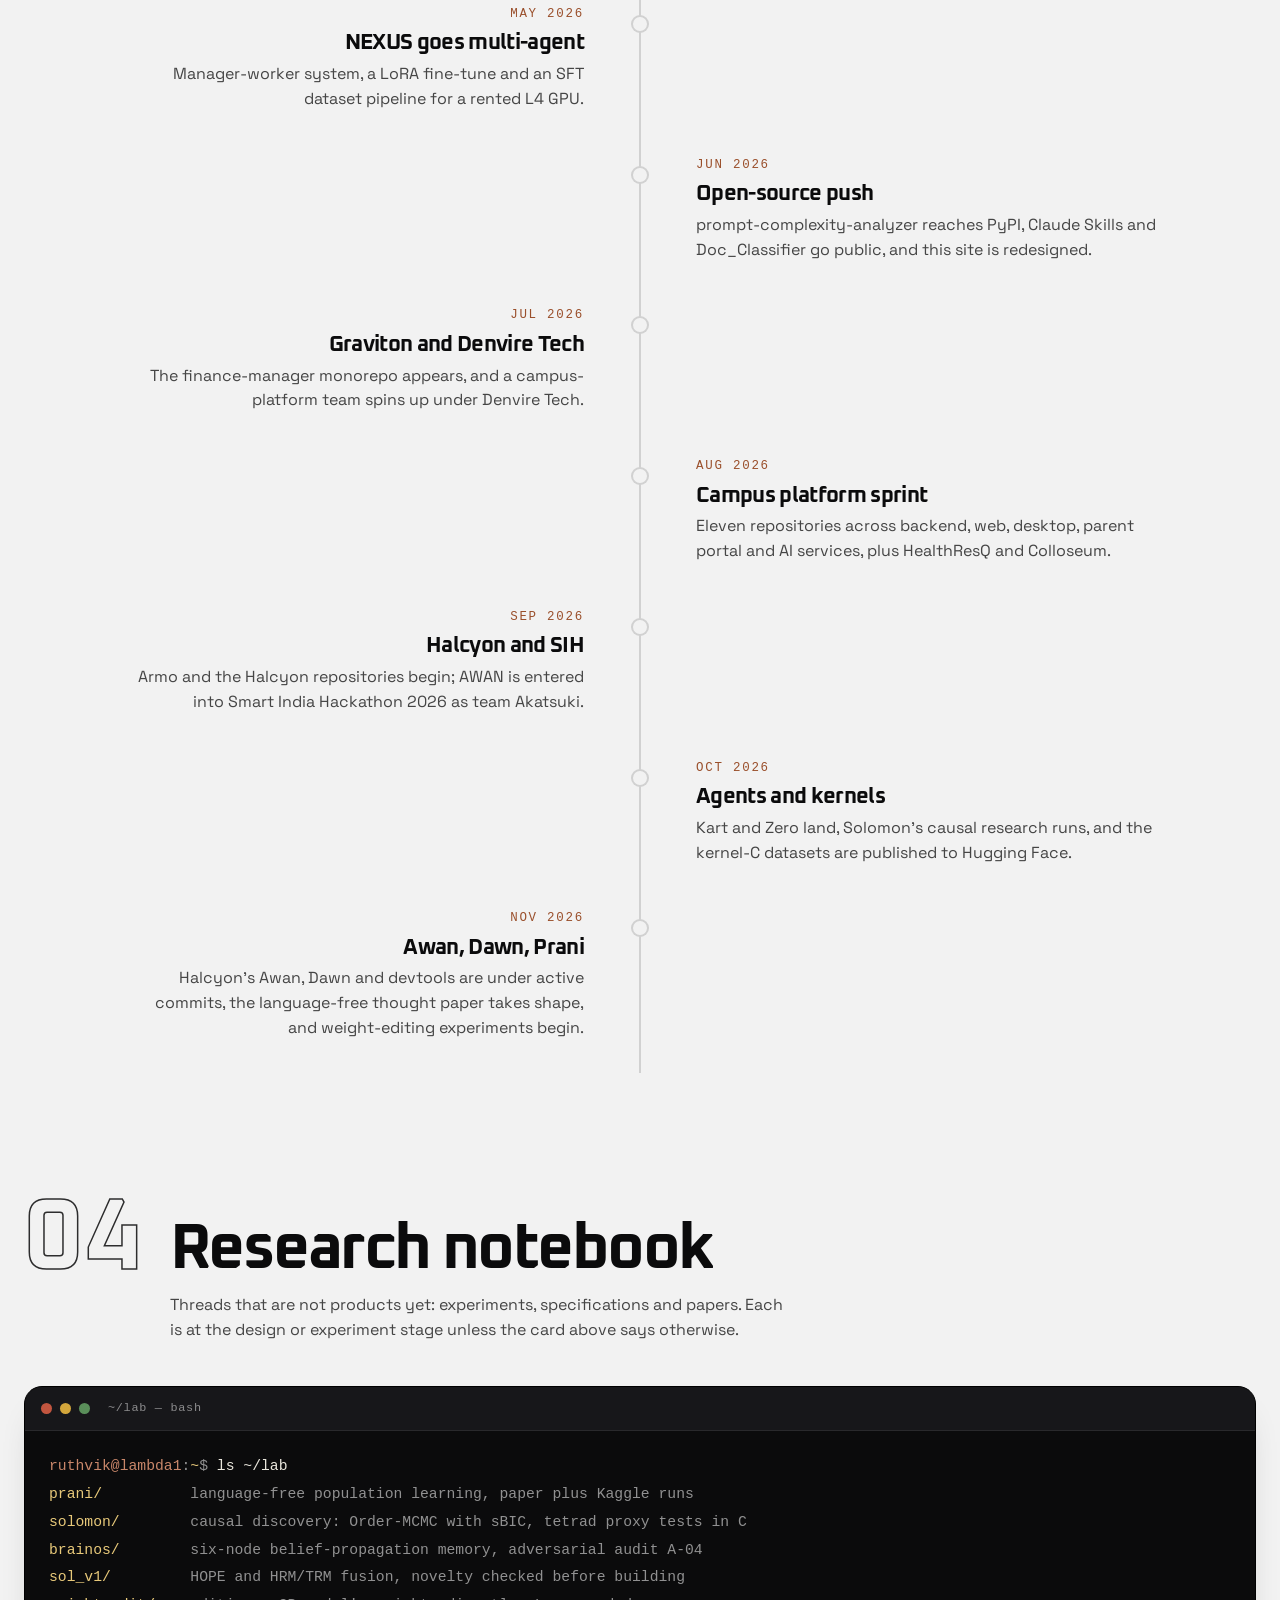
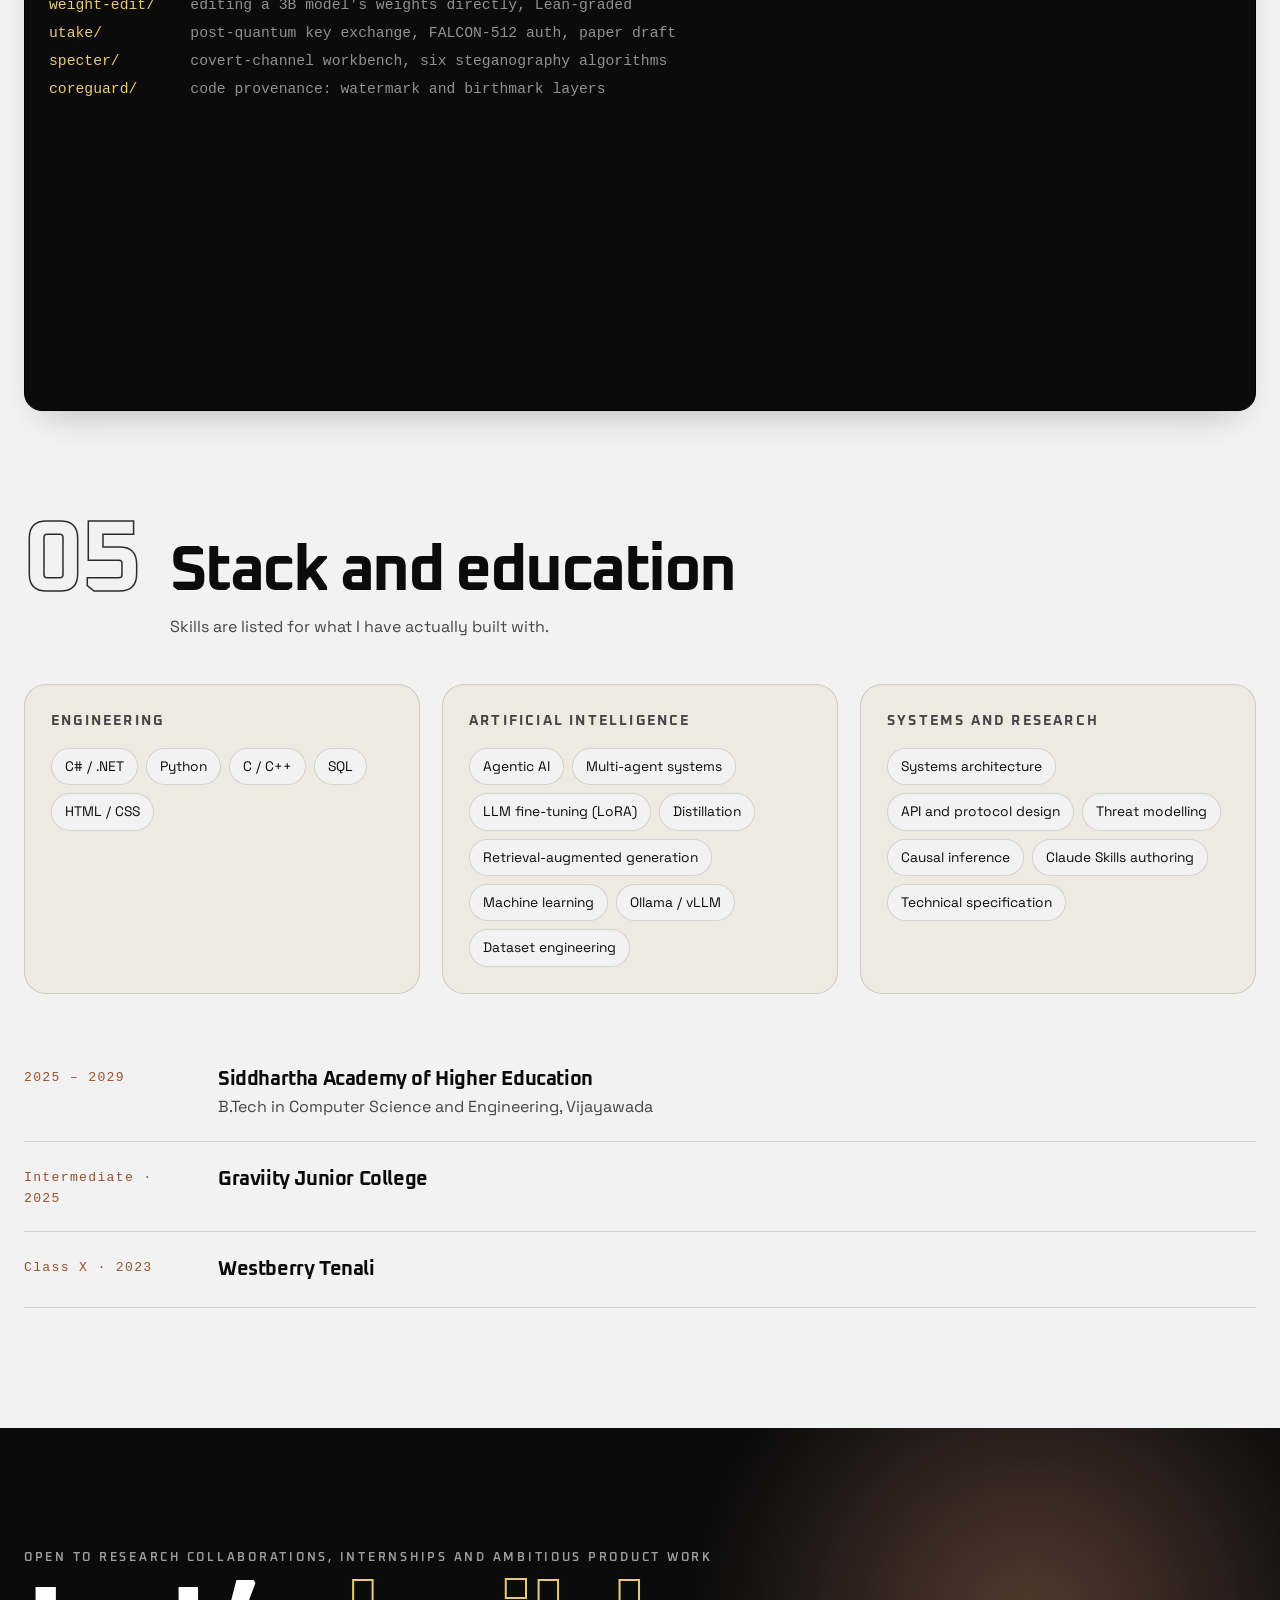
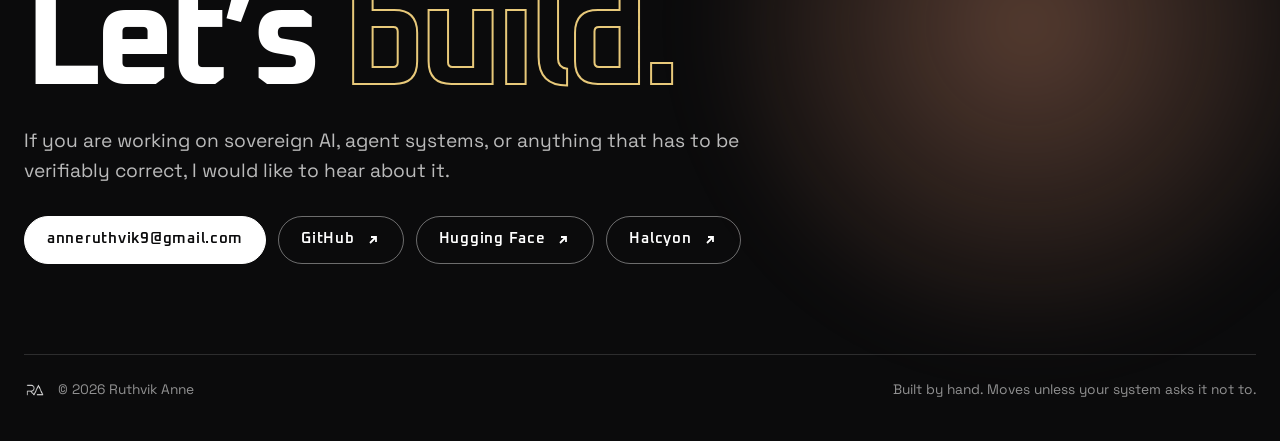
==== commit 6682c345: "Rebuild profile: RA branding, matte cards, adaptive motion - Full project/org/build-log content audi" ====
--- a/index.html
+++ b/index.html
@@ -3,22 +3,27 @@
 <head>
   <meta charset="utf-8">
   <meta name="viewport" content="width=device-width, initial-scale=1.0">
-  <meta name="description" content="Ruthvik Anne portfolio featuring independent AI systems, models, datasets, skills, education, and shipped products.">
+  <title>Ruthvik Anne | AI systems, research and products</title>
+  <meta name="description" content="Ruthvik Anne is a B.Tech CSE student building sovereign AI platforms, agent and training pipelines, security-first products and research. Projects, organisations, build log and research notebook.">
   <meta name="robots" content="index,follow,max-image-preview:large,max-snippet:-1,max-video-preview:-1">
   <meta name="theme-color" content="#F2F2F2">
   <meta property="og:type" content="website">
   <meta property="og:url" content="https://ruthvik-anne.github.io/Personal_Site/">
   <meta property="og:title" content="Ruthvik Anne">
-  <meta property="og:description" content="Independent AI systems, skills, education, and shipped products in a refined portfolio.">
-  <meta property="og:image" content="https://ruthvik-anne.github.io/Personal_Site/Images/Logo.png">
-  <meta property="og:image:alt" content="Ruthvik Anne logo">
+  <meta property="og:description" content="Sovereign AI platforms, agent and training pipelines, security-first products and research.">
+  <meta property="og:image" content="https://ruthvik-anne.github.io/Personal_Site/Images/og.png">
+  <meta property="og:image:width" content="1200">
+  <meta property="og:image:height" content="630">
+  <meta property="og:image:alt" content="Ruthvik Anne, RA monogram">
   <meta name="twitter:card" content="summary_large_image">
-  <title>Ruthvik Anne</title>
+  <link rel="icon" type="image/png" href="Images/favicon.png">
+  <link rel="apple-touch-icon" href="Images/ra-avatar.png">
   <link rel="canonical" href="https://ruthvik-anne.github.io/Personal_Site/">
   <link rel="preconnect" href="https://fonts.googleapis.com">
   <link rel="preconnect" href="https://fonts.gstatic.com" crossorigin>
   <link href="https://fonts.googleapis.com/css2?family=Oxanium:wght@500;600;700&family=Space+Grotesk:wght@400;500;600;700&display=swap" rel="stylesheet">
   <link rel="stylesheet" href="style.css">
+  <script>document.documentElement.classList.add("js");</script>
   <script defer src="java.js"></script>
   <script type="application/ld+json">
   {
@@ -28,212 +33,402 @@
     "url": "https://ruthvik-anne.github.io/Personal_Site/",
     "sameAs": [
       "https://github.com/Ruthvik-Anne",
+      "https://github.com/Halcyon-Technologies",
       "https://huggingface.co/ruthvikanne"
     ],
     "jobTitle": "Student and Builder",
+    "alumniOf": { "@type": "CollegeOrUniversity", "name": "Siddhartha Academy of Higher Education" },
     "knowsAbout": [
       "Artificial Intelligence",
       "Agentic AI",
-      "Retrieval-Augmented Generation",
-      "Machine Learning",
       "Large Language Model Fine-Tuning",
-      "Multi-Agent Systems"
+      "Multi-Agent Systems",
+      "Systems Architecture",
+      "Causal Inference",
+      "Security Engineering"
     ]
   }
   </script>
 </head>
-<body>
+<body class="is-loading">
+  <a class="skip" href="#work">Skip to content</a>
+
+  <!-- intro curtain: hides itself on its own after 5s if scripts fail -->
+  <div class="loader" id="loader" aria-hidden="true">
+    <div class="lp top"></div><div class="lp bot"></div>
+    <div class="loader-core">
+      <img class="loader-logo" src="Images/ra-mark-white.png" alt="" width="104" height="104">
+      <div class="loader-name">RUTHVIK ANNE</div>
+      <div class="loader-bar"><i></i></div>
+      <div class="loader-meta"><span>Loading systems</span><span id="loader-n">000</span></div>
+    </div>
+  </div>
+
+  <div class="progress" id="progress" aria-hidden="true"></div>
+  <div class="cursor-glow" id="glow" aria-hidden="true"></div>
   <div id="bg-fixed" aria-hidden="true"></div>
 
+  <nav class="dock" aria-label="Sections">
+    <a class="home" href="#top" aria-label="Back to top"><img src="Images/ra-avatar.png" alt="RA" width="28" height="28"></a>
+    <a href="#work" data-nav="work">Work</a>
+    <a href="#orgs" data-nav="orgs">Orgs</a>
+    <a href="#journey" data-nav="journey">Build log</a>
+    <a href="#lab" data-nav="lab">Lab</a>
+    <a href="#stack" data-nav="stack">Stack</a>
+    <a href="#contact" data-nav="contact">Contact</a>
+  </nav>
+
   <main class="page">
-    <header class="hero">
-      <div class="hero-copy">
+    <header class="hero" id="top">
+      <canvas class="hero-water" id="water" aria-hidden="true"></canvas>
+      <div class="orb a" aria-hidden="true"></div>
+      <div class="orb b" aria-hidden="true"></div>
+      <div class="wrap">
         <div class="brand-lockup">
-          <img class="brand-mark" src="Images/Logo.png" alt="Ruthvik Anne logo">
-          <div>
-            <p class="eyebrow">Ruthvik Anne / Portfolio</p>
-            <h1>Ruthvik Anne</h1>
+          <img class="brand-mark" src="Images/ra-mark-ink.png" alt="RA monogram" width="44" height="44">
+          <p class="eyebrow">Student &middot; Builder &middot; Systems architect</p>
+        </div>
+        <h1 class="name" aria-label="Ruthvik Anne"><span class="row">Ruthvik</span><span class="row outline">Anne</span></h1>
+        <p class="role"><span class="lead">I design and ship</span><span class="swap" id="swap" aria-live="off">sovereign AI platforms</span><span class="caret" aria-hidden="true"></span></p>
+        <p class="lede">From air-gapped AI platforms and model-training pipelines to privacy-minded products and research that has to survive its own experiments. Second-year B.Tech CSE at Siddhartha Academy of Higher Education, Vijayawada.</p>
+        <div class="actions">
+          <a class="btn" href="#work" data-magnet>See the work</a>
+          <a class="btn ghost" href="https://github.com/Ruthvik-Anne" target="_blank" rel="noopener noreferrer" data-magnet>GitHub <svg viewBox="0 0 16 16" fill="none" stroke="currentColor" stroke-width="1.8" aria-hidden="true"><path d="M5 11l6-6M6 5h5v5"/></svg></a>
+          <a class="btn ghost" href="https://huggingface.co/ruthvikanne" target="_blank" rel="noopener noreferrer" data-magnet>Hugging Face <svg viewBox="0 0 16 16" fill="none" stroke="currentColor" stroke-width="1.8" aria-hidden="true"><path d="M5 11l6-6M6 5h5v5"/></svg></a>
+        </div>
+        <div class="stats" id="stats">
+          <div class="stat"><b data-count="36">36</b><span>repositories</span><small>across 3 GitHub homes, Nov 2026</small></div>
+          <div class="stat"><b data-count="2">2</b><span>organisations</span><small>Halcyon Technologies, Denvire Tech</small></div>
+          <div class="stat"><b data-count="2">2</b><span>public datasets</span><small>on Hugging Face</small></div>
+          <div class="stat"><b data-count="47" data-suffix="+">47+</b><span>custom Claude skills</span><small>research, architecture, verification</small></div>
+        </div>
+      </div>
+      <div class="scroll-cue" aria-hidden="true"><span>Scroll</span><i></i></div>
+    </header>
+
+    <div class="band" aria-hidden="true">
+      <div class="track"><span>AWAN</span><span>DAWN</span><span>NEXUS</span><span>ZERO</span><span>PRANI</span><span>SOLOMON</span><span>ARMO</span><span>TROBO HEALTH</span><span>HEALTHRESQ</span><span>TAPCARD</span><span>KART</span><span>GRAVITON</span><span aria-hidden="true">AWAN</span><span aria-hidden="true">DAWN</span><span aria-hidden="true">NEXUS</span><span aria-hidden="true">ZERO</span><span aria-hidden="true">PRANI</span><span aria-hidden="true">SOLOMON</span><span aria-hidden="true">ARMO</span><span aria-hidden="true">TROBO HEALTH</span><span aria-hidden="true">HEALTHRESQ</span><span aria-hidden="true">TAPCARD</span><span aria-hidden="true">KART</span><span aria-hidden="true">GRAVITON</span></div>
+      <div class="track rev"><span>COLLOSEUM</span><span>XTRON</span><span>HALO</span><span>W OS</span><span>BRAINOS</span><span>COREGUARD</span><span>PRAXIS</span><span>NAVE</span><span>AEGIS</span><span>UTAKE</span><span>SPECTER</span><span>DEVTOOLS</span><span aria-hidden="true">COLLOSEUM</span><span aria-hidden="true">XTRON</span><span aria-hidden="true">HALO</span><span aria-hidden="true">W OS</span><span aria-hidden="true">BRAINOS</span><span aria-hidden="true">COREGUARD</span><span aria-hidden="true">PRAXIS</span><span aria-hidden="true">NAVE</span><span aria-hidden="true">AEGIS</span><span aria-hidden="true">UTAKE</span><span aria-hidden="true">SPECTER</span><span aria-hidden="true">DEVTOOLS</span></div>
+    </div>
+
+    <!-- 01 WORK -->
+    <section class="section" id="work">
+      <div class="wrap">
+        <div class="sec-head" data-r>
+          <span class="sec-no" aria-hidden="true">01</span>
+          <h2 data-split>What I am building</h2>
+          <p class="sec-note">Public repositories link out; private ones are labelled. Statuses are literal: <b>Specs</b>, <b>Blueprint</b> and <b>Design</b> mean a written design, not shipped code.</p>
+        </div>
+        <div class="filters" role="group" aria-label="Filter projects" data-r><button type="button" data-filter="all" aria-pressed="true">All<i>22</i></button><button type="button" data-filter="ai" aria-pressed="false">AI &amp; models<i>9</i></button><button type="button" data-filter="platform" aria-pressed="false">Platforms<i>7</i></button><button type="button" data-filter="product" aria-pressed="false">Products<i>9</i></button><button type="button" data-filter="security" aria-pressed="false">Security<i>5</i></button><button type="button" data-filter="research" aria-pressed="false">Research<i>3</i></button><button type="button" data-filter="oss" aria-pressed="false">Open source<i>5</i></button></div>
+        <div class="grid" id="grid">
+        <article class="card wide" data-cat="platform ai security" data-tilt data-r style="--d:0ms">
+          <div class="card-top"><h3>AWAN</h3><span class="pill st-active"><i></i>Active</span></div>
+          <p class="vis"><svg viewBox="0 0 16 16" fill="none" stroke="currentColor" stroke-width="1.6" aria-hidden="true"><rect x="3" y="7" width="10" height="7" rx="1.5"/><path d="M5.5 7V5a2.5 2.5 0 015 0v2"/></svg><span>Private &middot; Halcyon Technologies</span></p>
+          <p class="d">A self-hosted, air-gapped sovereign AI platform for confidential industrial and government work. Four strictly separated layers cover model inference, knowledge, agent execution and user interfaces. Submitted to Smart India Hackathon 2026 as team Akatsuki.</p>
+          <div class="tags"><span>Air-gapped</span><span>Open-weight LLMs</span><span>Agentic AI</span><span>Sovereign</span></div>
+          <div class="card-links"><span class="card-link muted">Not public</span></div>
+        </article>
+        <article class="card wide" data-cat="ai" data-tilt data-r style="--d:90ms">
+          <div class="card-top"><h3>NEXUS</h3><span class="pill st-active"><i></i>Active</span></div>
+          <p class="vis"><svg viewBox="0 0 16 16" fill="none" stroke="currentColor" stroke-width="1.6" aria-hidden="true"><circle cx="8" cy="8" r="6"/><path d="M2 8h12M8 2c2 2 2 10 0 12M8 2c-2 2-2 10 0 12"/></svg><span>Public &middot; Earlier version public</span></p>
+          <p class="d">A personal AI system on two parallel tracks: a distillation pipeline toward a deployable mixture-of-experts model served on CPU, and a from-scratch research build of the HOPE architecture on a Qwen3-4B base. The first manager-worker version is public; adapters and datasets are private.</p>
+          <div class="tags"><span>Distillation</span><span>HOPE</span><span>llama.cpp</span><span>Qwen</span></div>
+          <div class="card-links"><a class="card-link" href="https://github.com/Ruthvik-Anne/nexus" target="_blank" rel="noopener noreferrer">Earlier version<svg viewBox="0 0 16 16" fill="none" stroke="currentColor" stroke-width="1.8" aria-hidden="true"><path d="M5 11l6-6M6 5h5v5"/></svg></a></div>
+        </article>
+        <article class="card wide" data-cat="research ai" data-tilt data-r style="--d:180ms">
+          <div class="card-top"><h3>Language-free thought</h3><span class="pill st-research"><i></i>Research</span></div>
+          <p class="vis"><svg viewBox="0 0 16 16" fill="none" stroke="currentColor" stroke-width="1.6" aria-hidden="true"><path d="M4 2h5l3 3v9H4z"/><path d="M9 2v3h3"/></svg><span>Paper in progress</span></p>
+          <p class="d">Do populations of tiny language-free learners learn what a single learner cannot? A simulated world of reward-modulated Hebbian entities (about 10k weights each, no backprop) tests the claim, with experiments run on Kaggle and a paper in progress.</p>
+          <div class="tags"><span>Hebbian learning</span><span>Simulation</span><span>Kaggle</span><span>Population intelligence</span></div>
+          
+        </article>
+        <article class="card" data-cat="platform security" data-tilt data-r style="--d:0ms">
+          <div class="card-top"><h3>Dawn</h3><span class="pill st-design"><i></i>Specs &amp; contracts</span></div>
+          <p class="vis"><svg viewBox="0 0 16 16" fill="none" stroke="currentColor" stroke-width="1.6" aria-hidden="true"><rect x="3" y="7" width="10" height="7" rx="1.5"/><path d="M5.5 7V5a2.5 2.5 0 015 0v2"/></svg><span>Private &middot; Halcyon Technologies</span></p>
+          <p class="d">The container and networking substrate under Awan, specified as five Go components: engine, certificate authority, port registry, link protocol and a single ingress, with written contracts between them.</p>
+          <div class="tags"><span>Go</span><span>Protobuf</span><span>Networking</span><span>Isolation</span></div>
+          <div class="card-links"><span class="card-link muted">Not public</span></div>
+        </article>
+        <article class="card" data-cat="ai oss" data-tilt data-r style="--d:90ms">
+          <div class="card-top"><h3>Zero</h3><span class="pill st-public"><i></i>Open source</span></div>
+          <p class="vis"><svg viewBox="0 0 16 16" fill="none" stroke="currentColor" stroke-width="1.6" aria-hidden="true"><circle cx="8" cy="8" r="6"/><path d="M2 8h12M8 2c2 2 2 10 0 12M8 2c-2 2-2 10 0 12"/></svg><span>Public &middot; Fork of prime-agent</span></p>
+          <p class="d">A coding and research agent built around a Recursive Language Model: a persistent Python REPL, built-in subagents, background sessions and a harness that refines itself from evidence. My rebranded fork of PrimeIntellect&#x27;s prime-agent.</p>
+          <div class="tags"><span>Python</span><span>RLM</span><span>Agents</span></div>
+          <div class="card-links"><a class="card-link" href="https://github.com/Ruthvik-Anne/zero" target="_blank" rel="noopener noreferrer">View repository<svg viewBox="0 0 16 16" fill="none" stroke="currentColor" stroke-width="1.8" aria-hidden="true"><path d="M5 11l6-6M6 5h5v5"/></svg></a></div>
+        </article>
+        <article class="card" data-cat="ai research oss" data-tilt data-r style="--d:180ms">
+          <div class="card-top"><h3>Kernel-C training data</h3><span class="pill st-public"><i></i>Datasets live</span></div>
+          <p class="vis"><svg viewBox="0 0 16 16" fill="none" stroke="currentColor" stroke-width="1.6" aria-hidden="true"><circle cx="8" cy="8" r="6"/><path d="M2 8h12M8 2c2 2 2 10 0 12M8 2c-2 2-2 10 0 12"/></svg><span>Public &middot; Hugging Face</span></p>
+          <p class="d">Training data for a kernel-level C coding model. Two public datasets cover kernel and MCU/RTOS source plus systems-programming knowledge, ahead of a pilot fine-tune on Qwen2.5-Coder-14B.</p>
+          <div class="tags"><span>Hugging Face</span><span>C</span><span>Linux kernel</span><span>RTOS</span></div>
+          <div class="card-links"><a class="card-link" href="https://huggingface.co/datasets/ruthvikanne/kernel-mcu-c-pool" target="_blank" rel="noopener noreferrer">kernel-mcu-c-pool<svg viewBox="0 0 16 16" fill="none" stroke="currentColor" stroke-width="1.8" aria-hidden="true"><path d="M5 11l6-6M6 5h5v5"/></svg></a><a class="card-link" href="https://huggingface.co/datasets/ruthvikanne/kernel-pool-knowledge" target="_blank" rel="noopener noreferrer">kernel-pool-knowledge<svg viewBox="0 0 16 16" fill="none" stroke="currentColor" stroke-width="1.8" aria-hidden="true"><path d="M5 11l6-6M6 5h5v5"/></svg></a></div>
+        </article>
+        <article class="card" data-cat="research platform" data-tilt data-r style="--d:0ms">
+          <div class="card-top"><h3>Solomon</h3><span class="pill st-research"><i></i>Research &amp; design</span></div>
+          <p class="vis"><svg viewBox="0 0 16 16" fill="none" stroke="currentColor" stroke-width="1.6" aria-hidden="true"><path d="M4 2h5l3 3v9H4z"/><path d="M9 2v3h3"/></svg><span>Design documents</span></p>
+          <p class="d">A formally verifiable, experiment-backed data-analysis engine: every claim must trace to a checkable experiment. Thirty features across thirteen containers, with causal-discovery components prototyped in C and a closed-loop search that improved the Bayesian posterior method.</p>
+          <div class="tags"><span>Causal inference</span><span>Verification</span><span>C</span></div>
+          
+        </article>
+        <article class="card" data-cat="product security" data-tilt data-r style="--d:90ms">
+          <div class="card-top"><h3>Armo</h3><span class="pill st-design"><i></i>MVP architecture</span></div>
+          <p class="vis"><svg viewBox="0 0 16 16" fill="none" stroke="currentColor" stroke-width="1.6" aria-hidden="true"><rect x="3" y="7" width="10" height="7" rx="1.5"/><path d="M5.5 7V5a2.5 2.5 0 015 0v2"/></svg><span>Private &middot; Halcyon Technologies</span></p>
+          <p class="d">A security-first, AI-assisted operating system for Indian advocates and small legal teams. Envelope-encrypted documents, Indian-script OCR and grounded legal retrieval, designed so a busy advocate finds it immediately practical.</p>
+          <div class="tags"><span>FastAPI</span><span>Next.js</span><span>PostgreSQL</span><span>Cloud KMS</span></div>
+          <div class="card-links"><span class="card-link muted">Not public</span></div>
+        </article>
+        <article class="card" data-cat="product" data-tilt data-r style="--d:180ms">
+          <div class="card-top"><h3>Trobo Health</h3><span class="pill st-design"><i></i>Design phase</span></div>
+          <p class="vis"><svg viewBox="0 0 16 16" fill="none" stroke="currentColor" stroke-width="1.6" aria-hidden="true"><path d="M4 2h5l3 3v9H4z"/><path d="M9 2v3h3"/></svg><span>Concept &amp; design</span></p>
+          <p class="d">An AI intake assistant and clinic-management platform for small Indian clinics. The intake concept was submitted to Samsung Solve for Tomorrow 2026; the clinic system is designed around ABDM and DPDP compliance.</p>
+          <div class="tags"><span>Next.js</span><span>ASP.NET Core</span><span>Gemini</span><span>ABDM</span></div>
+          
+        </article>
+        <article class="card" data-cat="platform product" data-tilt data-r style="--d:0ms">
+          <div class="card-top"><h3>HealthResQ</h3><span class="pill st-public"><i></i>Collaboration</span></div>
+          <p class="vis"><svg viewBox="0 0 16 16" fill="none" stroke="currentColor" stroke-width="1.6" aria-hidden="true"><circle cx="8" cy="8" r="6"/><path d="M2 8h12M8 2c2 2 2 10 0 12M8 2c-2 2-2 10 0 12"/></svg><span>Public &middot; Co-built, tejo123-HUB</span></p>
+          <p class="d">A federated health-resource and supply-chain resilience platform. The operations and facility-systems direction is implemented: inventory ledger, hospital encounters, geography hierarchy and role-scoped terminals.</p>
+          <div class="tags"><span>FastAPI</span><span>PostgreSQL</span><span>PostGIS</span><span>Next.js</span></div>
+          <div class="card-links"><a class="card-link" href="https://github.com/tejo123-HUB/HealthResQ" target="_blank" rel="noopener noreferrer">View repository<svg viewBox="0 0 16 16" fill="none" stroke="currentColor" stroke-width="1.8" aria-hidden="true"><path d="M5 11l6-6M6 5h5v5"/></svg></a></div>
+        </article>
+        <article class="card" data-cat="product" data-tilt data-r style="--d:90ms">
+          <div class="card-top"><h3>Tapcard</h3><span class="pill st-built"><i></i>Built</span></div>
+          <p class="vis"><svg viewBox="0 0 16 16" fill="none" stroke="currentColor" stroke-width="1.6" aria-hidden="true"><path d="M4 2h5l3 3v9H4z"/><path d="M9 2v3h3"/></svg><span>Android app</span></p>
+          <p class="d">An Android business-card manager: a 3D card flip, camera OCR, AI field extraction, and instant sharing over NFC, QR and Nearby Connections. All eight planned build phases are complete.</p>
+          <div class="tags"><span>Kotlin</span><span>Jetpack Compose</span><span>NFC</span><span>ML Kit</span></div>
+          
+        </article>
+        <article class="card" data-cat="product" data-tilt data-r style="--d:180ms">
+          <div class="card-top"><h3>Kart</h3><span class="pill st-prototype"><i></i>Prototype</span></div>
+          <p class="vis"><svg viewBox="0 0 16 16" fill="none" stroke="currentColor" stroke-width="1.6" aria-hidden="true"><circle cx="8" cy="8" r="6"/><path d="M2 8h12M8 2c2 2 2 10 0 12M8 2c-2 2-2 10 0 12"/></svg><span>Public repository</span></p>
+          <p class="d">A campus commerce prototype spanning food, documents, tasks, student resale and rentals, events, merchandise and services, with simulated KC credits. Includes a role-based Next.js app and a FastAPI backend demo.</p>
+          <div class="tags"><span>Next.js</span><span>FastAPI</span><span>TypeScript</span></div>
+          <div class="card-links"><a class="card-link" href="https://github.com/Ruthvik-Anne/Kart" target="_blank" rel="noopener noreferrer">View repository<svg viewBox="0 0 16 16" fill="none" stroke="currentColor" stroke-width="1.8" aria-hidden="true"><path d="M5 11l6-6M6 5h5v5"/></svg></a></div>
+        </article>
+        <article class="card" data-cat="product" data-tilt data-r style="--d:0ms">
+          <div class="card-top"><h3>Graviton</h3><span class="pill st-design"><i></i>Architecture &amp; scaffold</span></div>
+          <p class="vis"><svg viewBox="0 0 16 16" fill="none" stroke="currentColor" stroke-width="1.6" aria-hidden="true"><circle cx="8" cy="8" r="6"/><path d="M2 8h12M8 2c2 2 2 10 0 12M8 2c-2 2-2 10 0 12"/></svg><span>Public repository</span></p>
+          <p class="d">A multi-platform finance, budget and asset manager that uses classical ML (forecasting, anomaly detection, Monte Carlo goals) rather than an LLM. Monorepo with a Next.js web app, a Tauri desktop shell and an Axum API.</p>
+          <div class="tags"><span>Next.js</span><span>Tauri</span><span>Rust</span><span>Axum</span></div>
+          <div class="card-links"><a class="card-link" href="https://github.com/Ruthvik-Anne/Graviton" target="_blank" rel="noopener noreferrer">View repository<svg viewBox="0 0 16 16" fill="none" stroke="currentColor" stroke-width="1.8" aria-hidden="true"><path d="M5 11l6-6M6 5h5v5"/></svg></a></div>
+        </article>
+        <article class="card" data-cat="ai product" data-tilt data-r style="--d:90ms">
+          <div class="card-top"><h3>Colloseum</h3><span class="pill st-prototype"><i></i>Prototype</span></div>
+          <p class="vis"><svg viewBox="0 0 16 16" fill="none" stroke="currentColor" stroke-width="1.6" aria-hidden="true"><circle cx="8" cy="8" r="6"/><path d="M2 8h12M8 2c2 2 2 10 0 12M8 2c-2 2-2 10 0 12"/></svg><span>Public repository</span></p>
+          <p class="d">A frontend for an AI adversarial-reasoning arena: agent fighters attack and defend each other&#x27;s claims until the strongest argument survives. Live combat log, logic graph and archive, driven by a client-side mock engine.</p>
+          <div class="tags"><span>React 19</span><span>TypeScript</span><span>Tailwind v4</span><span>Zustand</span></div>
+          <div class="card-links"><a class="card-link" href="https://github.com/Ruthvik-Anne/Colloseum" target="_blank" rel="noopener noreferrer">View repository<svg viewBox="0 0 16 16" fill="none" stroke="currentColor" stroke-width="1.8" aria-hidden="true"><path d="M5 11l6-6M6 5h5v5"/></svg></a></div>
+        </article>
+        <article class="card" data-cat="security product" data-tilt data-r style="--d:180ms">
+          <div class="card-top"><h3>Xtron</h3><span class="pill st-design"><i></i>Early backend</span></div>
+          <p class="vis"><svg viewBox="0 0 16 16" fill="none" stroke="currentColor" stroke-width="1.6" aria-hidden="true"><rect x="3" y="7" width="10" height="7" rx="1.5"/><path d="M5.5 7V5a2.5 2.5 0 015 0v2"/></svg><span>Private &middot; Personal repository</span></p>
+          <p class="d">A Rust backend for a password-vault service: SRP login, WebAuthn passkeys, TOTP, vaults, items and files, and breach monitoring, with migrations and deployment configs in place.</p>
+          <div class="tags"><span>Rust</span><span>Axum</span><span>PostgreSQL</span><span>WebAuthn</span></div>
+          <div class="card-links"><span class="card-link muted">Not public</span></div>
+        </article>
+        <article class="card" data-cat="platform" data-tilt data-r style="--d:0ms">
+          <div class="card-top"><h3>Halo</h3><span class="pill st-design"><i></i>Blueprint</span></div>
+          <p class="vis"><svg viewBox="0 0 16 16" fill="none" stroke="currentColor" stroke-width="1.6" aria-hidden="true"><path d="M4 2h5l3 3v9H4z"/><path d="M9 2v3h3"/></svg><span>Concept &amp; design</span></p>
+          <p class="d">A multi-cloud SaaS concept that automates non-development engineering work (diagnosis, FinOps, security, monitoring, QA) and hands code changes to engineers. The blueprint stands at 104 features across 15 components.</p>
+          <div class="tags"><span>Multi-cloud</span><span>Agents</span><span>FinOps</span></div>
+          
+        </article>
+        <article class="card" data-cat="platform security" data-tilt data-r style="--d:90ms">
+          <div class="card-top"><h3>W</h3><span class="pill st-design"><i></i>Specification</span></div>
+          <p class="vis"><svg viewBox="0 0 16 16" fill="none" stroke="currentColor" stroke-width="1.6" aria-hidden="true"><path d="M4 2h5l3 3v9H4z"/><path d="M9 2v3h3"/></svg><span>Design documents</span></p>
+          <p class="d">A specification for a Linux-based, Ubuntu-compatible desktop OS: an OS-level broker between AI agents and the system, a credential vault, an OOXML-native office suite and Windows-application compatibility. Seventeen-plus documents.</p>
+          <div class="tags"><span>Linux</span><span>Rust</span><span>Wine</span><span>VFIO</span></div>
+          
+        </article>
+        <article class="card" data-cat="platform" data-tilt data-r style="--d:180ms">
+          <div class="card-top"><h3>devtools</h3><span class="pill st-built"><i></i>Working</span></div>
+          <p class="vis"><svg viewBox="0 0 16 16" fill="none" stroke="currentColor" stroke-width="1.6" aria-hidden="true"><rect x="3" y="7" width="10" height="7" rx="1.5"/><path d="M5.5 7V5a2.5 2.5 0 015 0v2"/></svg><span>Private &middot; Halcyon Technologies</span></p>
+          <p class="d">Internal tooling for Halcyon systems. epb reads real frontend and backend code to catch missing, unused and drifting endpoints; a task board coordinates work. Released under the PolyForm Noncommercial licence.</p>
+          <div class="tags"><span>Node.js</span><span>Developer tools</span><span>CI</span></div>
+          <div class="card-links"><span class="card-link muted">Not public</span></div>
+        </article>
+        <article class="card" data-cat="ai oss" data-tilt data-r style="--d:0ms">
+          <div class="card-top"><h3>prompt-complexity-analyzer</h3><span class="pill st-public"><i></i>On PyPI</span></div>
+          <p class="vis"><svg viewBox="0 0 16 16" fill="none" stroke="currentColor" stroke-width="1.6" aria-hidden="true"><circle cx="8" cy="8" r="6"/><path d="M2 8h12M8 2c2 2 2 10 0 12M8 2c-2 2-2 10 0 12"/></svg><span>Public repository</span></p>
+          <p class="d">A local ML utility that scores prompt complexity from 1 to 10 and recommends a model tier without any API calls. Includes a CLI plus dataset-generation and training scripts.</p>
+          <div class="tags"><span>Python</span><span>ML</span><span>CLI</span><span>PyPI</span></div>
+          <div class="card-links"><a class="card-link" href="https://github.com/Ruthvik-Anne/prompt-complexity-analyzer" target="_blank" rel="noopener noreferrer">GitHub<svg viewBox="0 0 16 16" fill="none" stroke="currentColor" stroke-width="1.8" aria-hidden="true"><path d="M5 11l6-6M6 5h5v5"/></svg></a><a class="card-link" href="https://pypi.org/project/prompt-complexity-analyzer/" target="_blank" rel="noopener noreferrer">PyPI<svg viewBox="0 0 16 16" fill="none" stroke="currentColor" stroke-width="1.8" aria-hidden="true"><path d="M5 11l6-6M6 5h5v5"/></svg></a></div>
+        </article>
+        <article class="card" data-cat="ai oss" data-tilt data-r style="--d:90ms">
+          <div class="card-top"><h3>Doc_Classifier</h3><span class="pill st-public"><i></i>Completed</span></div>
+          <p class="vis"><svg viewBox="0 0 16 16" fill="none" stroke="currentColor" stroke-width="1.6" aria-hidden="true"><circle cx="8" cy="8" r="6"/><path d="M2 8h12M8 2c2 2 2 10 0 12M8 2c-2 2-2 10 0 12"/></svg><span>Public repository</span></p>
+          <p class="d">An offline file organiser that classifies and sorts documents, images and media with local models, so nothing leaves the machine.</p>
+          <div class="tags"><span>Python</span><span>TensorFlow Lite</span><span>Privacy-first</span></div>
+          <div class="card-links"><a class="card-link" href="https://github.com/Ruthvik-Anne/Doc_Classifier" target="_blank" rel="noopener noreferrer">View repository<svg viewBox="0 0 16 16" fill="none" stroke="currentColor" stroke-width="1.8" aria-hidden="true"><path d="M5 11l6-6M6 5h5v5"/></svg></a></div>
+        </article>
+        <article class="card" data-cat="ai oss" data-tilt data-r style="--d:180ms">
+          <div class="card-top"><h3>Claude Skills</h3><span class="pill st-public"><i></i>Open source</span></div>
+          <p class="vis"><svg viewBox="0 0 16 16" fill="none" stroke="currentColor" stroke-width="1.6" aria-hidden="true"><circle cx="8" cy="8" r="6"/><path d="M2 8h12M8 2c2 2 2 10 0 12M8 2c-2 2-2 10 0 12"/></svg><span>Public repository</span></p>
+          <p class="d">Mini-documentation on how Claude Agent Skills work, alongside the 47+ custom skills I use for research, architecture documents, frontend design and verification.</p>
+          <div class="tags"><span>Claude Skills</span><span>Agents</span><span>Documentation</span></div>
+          <div class="card-links"><a class="card-link" href="https://github.com/Ruthvik-Anne/Claude_Skills" target="_blank" rel="noopener noreferrer">View repository<svg viewBox="0 0 16 16" fill="none" stroke="currentColor" stroke-width="1.8" aria-hidden="true"><path d="M5 11l6-6M6 5h5v5"/></svg></a></div>
+        </article>
+        <article class="card" data-cat="product" data-tilt data-r style="--d:0ms">
+          <div class="card-top"><h3>ThinkStrike</h3><span class="pill st-archived"><i></i>Archived</span></div>
+          <p class="vis"><svg viewBox="0 0 16 16" fill="none" stroke="currentColor" stroke-width="1.6" aria-hidden="true"><circle cx="8" cy="8" r="6"/><path d="M2 8h12M8 2c2 2 2 10 0 12M8 2c-2 2-2 10 0 12"/></svg><span>Public repository</span></p>
+          <p class="d">A modular learning platform for AI-powered quiz generation, student feedback, teacher dashboards and admin management.</p>
+          <div class="tags"><span>FastAPI</span><span>Flutter</span><span>Education</span></div>
+          <div class="card-links"><a class="card-link" href="https://github.com/Ruthvik-Anne/Think_Strike" target="_blank" rel="noopener noreferrer">View repository<svg viewBox="0 0 16 16" fill="none" stroke="currentColor" stroke-width="1.8" aria-hidden="true"><path d="M5 11l6-6M6 5h5v5"/></svg></a></div>
+        </article>
+        </div>
+      </div>
+    </section>
+
+    <!-- 02 ORGS -->
+    <section class="section" id="orgs">
+      <div class="wrap">
+        <div class="sec-head" data-r>
+          <span class="sec-no" aria-hidden="true">02</span>
+          <h2 data-split>Teams I build with</h2>
+          <p class="sec-note">Two GitHub organisations, one active and one archived.</p>
+        </div>
+        <div class="orgs">
+          <article class="org dark" data-r="left">
+            <h3>Halcyon Technologies</h3>
+            <p class="org-role">Member &middot; three-person team &middot; active</p>
+            <p class="soft">The home of Awan, the air-gapped AI platform, and Dawn, the container and networking substrate beneath it, plus the legal-OS Armo and the internal devtools that keep the stack honest.</p>
+            <div class="chips">
+              <span><svg viewBox="0 0 16 16" fill="none" stroke="currentColor" stroke-width="1.6" aria-hidden="true"><rect x="3" y="7" width="10" height="7" rx="1.5"/><path d="M5.5 7V5a2.5 2.5 0 015 0v2"/></svg>Awan</span><span><svg viewBox="0 0 16 16" fill="none" stroke="currentColor" stroke-width="1.6" aria-hidden="true"><rect x="3" y="7" width="10" height="7" rx="1.5"/><path d="M5.5 7V5a2.5 2.5 0 015 0v2"/></svg>Dawn</span><span><svg viewBox="0 0 16 16" fill="none" stroke="currentColor" stroke-width="1.6" aria-hidden="true"><rect x="3" y="7" width="10" height="7" rx="1.5"/><path d="M5.5 7V5a2.5 2.5 0 015 0v2"/></svg>Armo</span><span><svg viewBox="0 0 16 16" fill="none" stroke="currentColor" stroke-width="1.6" aria-hidden="true"><rect x="3" y="7" width="10" height="7" rx="1.5"/><path d="M5.5 7V5a2.5 2.5 0 015 0v2"/></svg>devtools</span><span><svg viewBox="0 0 16 16" fill="none" stroke="currentColor" stroke-width="1.6" aria-hidden="true"><rect x="3" y="7" width="10" height="7" rx="1.5"/><path d="M5.5 7V5a2.5 2.5 0 015 0v2"/></svg>SAHE-DIGITAL-TWIN</span><span><svg viewBox="0 0 16 16" fill="none" stroke="currentColor" stroke-width="1.6" aria-hidden="true"><circle cx="8" cy="8" r="6"/><path d="M2 8h12M8 2c2 2 2 10 0 12M8 2c-2 2-2 10 0 12"/></svg>.github</span>
+            </div>
+            <div class="card-links org-links"><a class="card-link" style="color:#fff;border-color:rgba(255,255,255,.4)" href="https://github.com/Halcyon-Technologies" target="_blank" rel="noopener noreferrer">Organisation profile <svg viewBox="0 0 16 16" fill="none" stroke="currentColor" stroke-width="1.8" aria-hidden="true"><path d="M5 11l6-6M6 5h5v5"/></svg></a></div>
+          </article>
+          <article class="org" data-r="right">
+            <span class="stamp" aria-label="Archived">Archived</span>
+            <h3>Denvire Tech</h3>
+            <p class="org-role">Member &middot; Jul&ndash;Aug 2026</p>
+            <p class="soft">A multi-tenant campus-digitalisation SaaS for Indian colleges, with portals for students, teachers, admins and parents. Eleven repositories spanning an ASP.NET Core backend, React web apps, an Avalonia desktop client and AI services. Since superseded and archived.</p>
+            <div class="chips">
+              <span><svg viewBox="0 0 16 16" fill="none" stroke="currentColor" stroke-width="1.6" aria-hidden="true"><rect x="3" y="7" width="10" height="7" rx="1.5"/><path d="M5.5 7V5a2.5 2.5 0 015 0v2"/></svg>campus-platform</span><span><svg viewBox="0 0 16 16" fill="none" stroke="currentColor" stroke-width="1.6" aria-hidden="true"><rect x="3" y="7" width="10" height="7" rx="1.5"/><path d="M5.5 7V5a2.5 2.5 0 015 0v2"/></svg>campus-backend</span><span><svg viewBox="0 0 16 16" fill="none" stroke="currentColor" stroke-width="1.6" aria-hidden="true"><rect x="3" y="7" width="10" height="7" rx="1.5"/><path d="M5.5 7V5a2.5 2.5 0 015 0v2"/></svg>campus-admin-web</span><span><svg viewBox="0 0 16 16" fill="none" stroke="currentColor" stroke-width="1.6" aria-hidden="true"><rect x="3" y="7" width="10" height="7" rx="1.5"/><path d="M5.5 7V5a2.5 2.5 0 015 0v2"/></svg>campus-student-desktop</span><span><svg viewBox="0 0 16 16" fill="none" stroke="currentColor" stroke-width="1.6" aria-hidden="true"><rect x="3" y="7" width="10" height="7" rx="1.5"/><path d="M5.5 7V5a2.5 2.5 0 015 0v2"/></svg>campus-ai-services</span><span>+ 6 more</span>
+            </div>
+          </article>
+        </div>
+      </div>
+    </section>
+
+    <!-- 03 TIMELINE -->
+    <section class="section" id="journey">
+      <div class="wrap">
+        <div class="sec-head" data-r>
+          <span class="sec-no" aria-hidden="true">03</span>
+          <h2 data-split>Build log, 2026</h2>
+          <p class="sec-note">Reconstructed from repository activity, Hugging Face publish dates and project notes. Months are when the work was visibly under way, not launch dates.</p>
+        </div>
+        <ol class="timeline" id="timeline" style="padding-left:0;list-style:none">
+      <li class="tl-item" data-r="left">
+        <span class="dot" aria-hidden="true"></span>
+        <div class="box"><time>Mar 2026</time><h3>NEXUS begins</h3><p>A local, sovereign assistant that understands Telugu, English and Tenglish, designed for a no-GPU laptop.</p></div>
+      </li>
+      <li class="tl-item" data-r="right">
+        <span class="dot" aria-hidden="true"></span>
+        <div class="box"><time>Apr 2026</time><h3>Three builds on paper</h3><p>Tapcard, Trobo Health and the Aegis firewall each get a full plan; the project inventory is written down.</p></div>
+      </li>
+      <li class="tl-item" data-r="left">
+        <span class="dot" aria-hidden="true"></span>
+        <div class="box"><time>May 2026</time><h3>NEXUS goes multi-agent</h3><p>Manager-worker system, a LoRA fine-tune and an SFT dataset pipeline for a rented L4 GPU.</p></div>
+      </li>
+      <li class="tl-item" data-r="right">
+        <span class="dot" aria-hidden="true"></span>
+        <div class="box"><time>Jun 2026</time><h3>Open-source push</h3><p>prompt-complexity-analyzer reaches PyPI, Claude Skills and Doc_Classifier go public, and this site is redesigned.</p></div>
+      </li>
+      <li class="tl-item" data-r="left">
+        <span class="dot" aria-hidden="true"></span>
+        <div class="box"><time>Jul 2026</time><h3>Graviton and Denvire Tech</h3><p>The finance-manager monorepo appears, and a campus-platform team spins up under Denvire Tech.</p></div>
+      </li>
+      <li class="tl-item" data-r="right">
+        <span class="dot" aria-hidden="true"></span>
+        <div class="box"><time>Aug 2026</time><h3>Campus platform sprint</h3><p>Eleven repositories across backend, web, desktop, parent portal and AI services, plus HealthResQ and Colloseum.</p></div>
+      </li>
+      <li class="tl-item" data-r="left">
+        <span class="dot" aria-hidden="true"></span>
+        <div class="box"><time>Sep 2026</time><h3>Halcyon and SIH</h3><p>Armo and the Halcyon repositories begin; AWAN is entered into Smart India Hackathon 2026 as team Akatsuki.</p></div>
+      </li>
+      <li class="tl-item" data-r="right">
+        <span class="dot" aria-hidden="true"></span>
+        <div class="box"><time>Oct 2026</time><h3>Agents and kernels</h3><p>Kart and Zero land, Solomon&#x27;s causal research runs, and the kernel-C datasets are published to Hugging Face.</p></div>
+      </li>
+      <li class="tl-item" data-r="left">
+        <span class="dot" aria-hidden="true"></span>
+        <div class="box"><time>Nov 2026</time><h3>Awan, Dawn, Prani</h3><p>Halcyon&#x27;s Awan, Dawn and devtools are under active commits, the language-free thought paper takes shape, and weight-editing experiments begin.</p></div>
+      </li>
+        </ol>
+      </div>
+    </section>
+
+    <!-- 04 LAB -->
+    <section class="section" id="lab">
+      <div class="wrap">
+        <div class="sec-head" data-r>
+          <span class="sec-no" aria-hidden="true">04</span>
+          <h2 data-split>Research notebook</h2>
+          <p class="sec-note">Threads that are not products yet: experiments, specifications and papers. Each is at the design or experiment stage unless the card above says otherwise.</p>
+        </div>
+        <div class="term" data-r="scale">
+          <div class="term-bar"><i></i><i></i><i></i><span>~/lab &mdash; bash</span></div>
+          <div class="term-body" id="term">
+          <p class="t-line cmd" data-type="ls ~/lab"><span class="p">ruthvik@lambda1</span><span class="c">:</span><span class="k">~</span><span class="c">$ </span><span class="typed">ls ~/lab</span></p>
+          <p class="t-line"><span class="k">prani/          </span><span class="c">language-free population learning, paper plus Kaggle runs</span></p>
+          <p class="t-line"><span class="k">solomon/        </span><span class="c">causal discovery: Order-MCMC with sBIC, tetrad proxy tests in C</span></p>
+          <p class="t-line"><span class="k">brainos/        </span><span class="c">six-node belief-propagation memory, adversarial audit A-04</span></p>
+          <p class="t-line"><span class="k">sol_v1/         </span><span class="c">HOPE and HRM/TRM fusion, novelty checked before building</span></p>
+          <p class="t-line"><span class="k">weight-edit/    </span><span class="c">editing a 3B model&#x27;s weights directly, Lean-graded</span></p>
+          <p class="t-line"><span class="k">utake/          </span><span class="c">post-quantum key exchange, FALCON-512 auth, paper draft</span></p>
+          <p class="t-line"><span class="k">specter/        </span><span class="c">covert-channel workbench, six steganography algorithms</span></p>
+          <p class="t-line"><span class="k">coreguard/      </span><span class="c">code provenance: watermark and birthmark layers</span></p>
+          <p class="t-line"><span class="k">praxis/         </span><span class="c">energy and motor health for MSMEs, Hailo edge inference</span></p>
+          <p class="t-line"><span class="k">nave/           </span><span class="c">India-first navigation, Vijayawada MVP roadmap</span></p>
+          <p class="t-line"><span class="k">aegis/          </span><span class="c">Rust firewall: nfqueue, then eBPF, then ML sidecar</span></p>
+          <p class="t-line"><span class="k">codecs/         </span><span class="c">fractal and JPEG-LS-style image codecs, fuzz-tested</span></p>
+          <p class="t-line cmd" data-type="ls ~/side-builds"><span class="p">ruthvik@lambda1</span><span class="c">:</span><span class="k">~</span><span class="c">$ </span><span class="typed">ls ~/side-builds</span></p>
+          <p class="t-line"><span class="k">medicheck/      </span><span class="c">medicine-safety PWA: interactions and renal dosing</span></p>
+          <p class="t-line"><span class="k">delta/          </span><span class="c">offline-first expense tracker and vault on .NET 10</span></p>
+          <p class="t-line"><span class="k">intent-analyzer/</span><span class="c">DeBERTa plus LLM hybrid intent library</span></p>
+          <p class="t-line cmd" data-type=""><span class="p">ruthvik@lambda1</span><span class="c">:</span><span class="k">~</span><span class="c">$ </span><span class="t-caret"></span></p>
           </div>
         </div>
-        <p class="lede">I design and ship practical AI systems, from agent workflows and fine-tuned models to privacy-minded product tools.</p>
-        <p class="support">Open to research collaborations and ambitious product work.</p>
-        <div class="actions">
-          <a href="https://github.com/Ruthvik-Anne" target="_blank" rel="noopener noreferrer">GitHub</a>
-          <a href="https://huggingface.co/ruthvikanne" target="_blank" rel="noopener noreferrer">Hugging Face</a>
-          <a href="mailto:anneruthvik9@gmail.com">Email</a>
-        </div>
-      </div>
-
-    </header>
-
-    <section class="section">
-      <div class="section-head">
-        <div>
-          <p class="eyebrow">Selected work</p>
-          <h2>Built to ship</h2>
-        </div>
-        <p class="section-note">A focused selection of completed, independent work across agent systems, models, datasets, and products.</p>
-      </div>
-
-      <div class="project-list">
-        <article class="card featured">
-          <div class="card-top">
-            <h3>Zero</h3>
-            <span class="pill">Open source</span>
-          </div>
-          <p>A persistent, self-improving RLM agent engineered for long-running work with background sessions and built-in subagents.</p>
-          <div class="tags">
-            <span>Python</span><span>Agentic systems</span><span>RLM</span>
-          </div>
-          <a class="card-link" href="https://github.com/Ruthvik-Anne/zero" target="_blank" rel="noopener noreferrer">View project</a>
-        </article>
-
-        <article class="card">
-          <div class="card-top">
-            <h3>NEXUS</h3>
-            <span class="pill">Completed</span>
-          </div>
-          <p>An autonomous manager-worker system with durable memory and a directed workflow for specialised AI tasks.</p>
-          <div class="tags">
-            <span>Python</span><span>Ollama</span><span>ChromaDB</span>
-          </div>
-          <a class="card-link" href="https://github.com/Ruthvik-Anne/nexus" target="_blank" rel="noopener noreferrer">View project</a>
-        </article>
-
-        <article class="card">
-          <div class="card-top">
-            <h3>NEXUS Fine-tune</h3>
-            <span class="pill">Published</span>
-          </div>
-          <p>A published Qwen3-14B LoRA adapter tuned for structured reasoning and agent-driven workflows.</p>
-          <div class="tags">
-            <span>Hugging Face</span><span>LoRA</span><span>Qwen3</span>
-          </div>
-          <a class="card-link" href="https://huggingface.co/ruthvikanne/nexus-qwen3-14b-v2" target="_blank" rel="noopener noreferrer">View model</a>
-        </article>
-
-        <article class="card">
-          <div class="card-top">
-            <h3>nexus-v3-dataset</h3>
-            <span class="pill">Published</span>
-          </div>
-          <p>An 80K-row SFT dataset for agentic LLM training, spanning reasoning, function calling, and structured instruction work.</p>
-          <div class="tags">
-            <span>Hugging Face</span><span>JSONL</span><span>SFT</span>
-          </div>
-          <a class="card-link" href="https://huggingface.co/datasets/ruthvikanne/nexus-v3-dataset" target="_blank" rel="noopener noreferrer">View dataset</a>
-        </article>
-
-        <article class="card">
-          <div class="card-top">
-            <h3>Doc_Classifier</h3>
-            <span class="pill">Completed</span>
-          </div>
-          <p>An offline file organiser that uses local ML to classify and sort documents without sending them to the cloud.</p>
-          <div class="tags">
-            <span>Python</span><span>TensorFlow Lite</span><span>Privacy-first</span>
-          </div>
-          <a class="card-link" href="https://github.com/Ruthvik-Anne/Doc_Classifier" target="_blank" rel="noopener noreferrer">View project</a>
-        </article>
-
-        <article class="card">
-          <div class="card-top">
-            <h3>prompt-complexity-analyzer</h3>
-            <span class="pill">Published</span>
-          </div>
-          <p>A local ML utility that scores prompt complexity and recommends an appropriate model without API calls.</p>
-          <div class="tags">
-            <span>Python</span><span>ML</span><span>CLI</span>
-          </div>
-          <a class="card-link" href="https://github.com/Ruthvik-Anne/prompt-complexity-analyzer" target="_blank" rel="noopener noreferrer">View project</a>
-        </article>
-
-        <article class="card">
-          <div class="card-top">
-            <h3>ThinkStrike</h3>
-            <span class="pill">Archived</span>
-          </div>
-          <p>A modular learning platform for AI-powered quizzes, classroom feedback, and administration.</p>
-          <div class="tags">
-            <span>FastAPI</span><span>Flutter</span><span>Education</span>
-          </div>
-          <a class="card-link" href="https://github.com/Ruthvik-Anne/Think_Strike" target="_blank" rel="noopener noreferrer">View project</a>
-        </article>
-
-        <article class="card">
-          <div class="card-top">
-            <h3>Tapcard</h3>
-            <span class="pill deployed">Deployed</span>
-          </div>
-          <p>A deployed Android business card app with NFC, QR sharing, OCR capture, and intelligent contact parsing.</p>
-          <div class="tags">
-            <span>Kotlin</span><span>Jetpack Compose</span><span>NFC</span>
-          </div>
-          <span class="card-link muted">Live and deployed</span>
-        </article>
-      </div>
-    </section>
-
-    <section class="section section-split">
-      <div class="info-panel">
-        <div class="section-head compact">
-          <div>
-            <p class="eyebrow">Capabilities</p>
-            <h2>Skills</h2>
-          </div>
-        </div>
-
-        <div class="skill-group">
-          <h3>Engineering</h3>
-          <div class="skill-tags">
-            <span>C# / .NET</span>
-            <span>HTML / CSS</span>
-            <span>SQL</span>
-            <span>C / C++</span>
-            <span>Python</span>
-          </div>
-        </div>
-
-        <div class="skill-group">
-          <h3>Artificial Intelligence</h3>
-          <div class="skill-tags">
-            <span>Artificial Intelligence</span>
-            <span>Agentic AI</span>
-            <span>Retrieval-Augmented Generation (RAG)</span>
-            <span>Machine Learning</span>
-            <span>Large Language Model Fine-Tuning</span>
-            <span>Large Language Models</span>
-            <span>Multi-Agent Systems</span>
-            <span>Ollama / vLLM</span>
-          </div>
-        </div>
-      </div>
-
-      <div class="info-panel">
-        <div class="section-head compact">
-          <div>
-            <p class="eyebrow">Background</p>
-            <h2>Education</h2>
-          </div>
-        </div>
-
-        <ul class="education-list">
-          <li>
-            <span class="education-title">Siddhartha Academy of Higher Education</span>
-            <span class="education-meta">B.Tech in Computer Science and Engineering Â· 2024â€“Present</span>
-          </li>
-          <li>
-            <span class="education-title">Graviity Junior College</span>
-          </li>
-          <li>
-            <span class="education-title">Westberry Tenali</span>
-          </li>
+      </div>
+    </section>
+
+    <!-- 05 STACK -->
+    <section class="section" id="stack">
+      <div class="wrap">
+        <div class="sec-head" data-r>
+          <span class="sec-no" aria-hidden="true">05</span>
+          <h2 data-split>Stack and education</h2>
+          <p class="sec-note">Skills are listed for what I have actually built with.</p>
+        </div>
+        <div class="skills">
+          <div class="skill-group" data-r><h3>Engineering</h3><div class="skill-tags"><span style="--i:0">C# / .NET</span><span style="--i:1">Python</span><span style="--i:2">C / C++</span><span style="--i:3">SQL</span><span style="--i:4">HTML / CSS</span></div></div>
+          <div class="skill-group" data-r style="--d:100ms"><h3>Artificial intelligence</h3><div class="skill-tags"><span style="--i:0">Agentic AI</span><span style="--i:1">Multi-agent systems</span><span style="--i:2">LLM fine-tuning (LoRA)</span><span style="--i:3">Distillation</span><span style="--i:4">Retrieval-augmented generation</span><span style="--i:5">Machine learning</span><span style="--i:6">Ollama / vLLM</span><span style="--i:7">Dataset engineering</span></div></div>
+          <div class="skill-group" data-r style="--d:200ms"><h3>Systems and research</h3><div class="skill-tags"><span style="--i:0">Systems architecture</span><span style="--i:1">API and protocol design</span><span style="--i:2">Threat modelling</span><span style="--i:3">Causal inference</span><span style="--i:4">Claude Skills authoring</span><span style="--i:5">Technical specification</span></div></div>
+        </div>
+        <ul class="edu" style="margin-top:48px">
+          <li data-r><time>2025 &ndash; 2029</time><div><b>Siddhartha Academy of Higher Education</b><span>B.Tech in Computer Science and Engineering, Vijayawada</span></div></li>
+          <li data-r><time>Intermediate &middot; 2025</time><div><b>Graviity Junior College</b></div></li>
+          <li data-r><time>Class X &middot; 2023</time><div><b>Westberry Tenali</b></div></li>
         </ul>
       </div>
     </section>
 
-    <footer class="footer-text">Â© 2026 Ruthvik Anne</footer>
+    <!-- CONTACT -->
+    <section class="contact" id="contact">
+      <div class="wrap">
+        <p class="eyebrow" data-r>Open to research collaborations, internships and ambitious product work</p>
+        <h2 data-r="clip">Let&rsquo;s <em>build.</em></h2>
+        <p class="lede" data-r style="--d:120ms">If you are working on sovereign AI, agent systems, or anything that has to be verifiably correct, I would like to hear about it.</p>
+        <div class="actions" data-r style="--d:200ms">
+          <a class="btn" href="mailto:anneruthvik9@gmail.com" data-magnet>anneruthvik9@gmail.com</a>
+          <a class="btn ghost" href="https://github.com/Ruthvik-Anne" target="_blank" rel="noopener noreferrer" data-magnet>GitHub <svg viewBox="0 0 16 16" fill="none" stroke="currentColor" stroke-width="1.8" aria-hidden="true"><path d="M5 11l6-6M6 5h5v5"/></svg></a>
+          <a class="btn ghost" href="https://huggingface.co/ruthvikanne" target="_blank" rel="noopener noreferrer" data-magnet>Hugging Face <svg viewBox="0 0 16 16" fill="none" stroke="currentColor" stroke-width="1.8" aria-hidden="true"><path d="M5 11l6-6M6 5h5v5"/></svg></a>
+          <a class="btn ghost" href="https://github.com/Halcyon-Technologies" target="_blank" rel="noopener noreferrer" data-magnet>Halcyon <svg viewBox="0 0 16 16" fill="none" stroke="currentColor" stroke-width="1.8" aria-hidden="true"><path d="M5 11l6-6M6 5h5v5"/></svg></a>
+        </div>
+        <div class="footer-text"><span class="foot-left"><img class="foot-mark" src="Images/ra-mark-white.png" alt="" width="22" height="22"><span class="footer-year">&copy; 2026 Ruthvik Anne</span></span><span>Built by hand. Moves unless your system asks it not to.</span></div>
+      </div>
+    </section>
   </main>
 </body>
 </html>
-
--- a/style.css
+++ b/style.css
@@ -1,484 +1,502 @@
+/* ==========================================================================
+   Ruthvik Anne: portfolio
+   Light base, ink accents, copper energy. Motion is progressive: every
+   hidden/animated state is gated behind .js-ready, so without JavaScript
+   the page is fully visible, and prefers-reduced-motion switches it all off.
+   ========================================================================== */
+
 :root {
-  color-scheme: light dark;
-  --canvas: #FFF8E8;
-  --canvas-deep: #F7EED3;
-  --surface: rgba(255, 248, 232, 0.76);
-  --surface-strong: rgba(247, 238, 211, 0.92);
-  --text: #674636;
-  --text-soft: #765b4f;
-  --separator: rgba(103, 70, 54, 0.16);
-  --accent: #AAB396;
-  --accent-2: #674636;
-  --accent-3: #F7EED3;
-  --shadow: 0 24px 84px rgba(103, 70, 54, 0.12);
-  --radius-card: 28px;
-  --radius-pill: 999px;
-  --ease: cubic-bezier(0.2, 0.8, 0.2, 1);
+  color-scheme: light;
+  --bg: #F2F2F2;
+  --bg-2: #EAE4D5;
+  --ink: #0B0B0C;
+  --ink-2: #1B1B1E;
+  --soft: #454545;
+  --line: rgba(11, 11, 12, 0.14);
+  --copper: #C9876A;
+  --copper-deep: #9A4F2B;
+  --gold: #E8C97A;
+  --sage: #AAB396;
+  --ease: cubic-bezier(0.22, 1, 0.36, 1);
+  --ease-io: cubic-bezier(0.65, 0, 0.35, 1);
   --font-display: "Oxanium", "SF Pro Display", -apple-system, BlinkMacSystemFont, "Segoe UI", sans-serif;
   --font-body: "Space Grotesk", "SF Pro Text", -apple-system, BlinkMacSystemFont, "Segoe UI", sans-serif;
-}
-
-@media (prefers-color-scheme: dark) {
-  :root {
-    --canvas: #07090b;
-    --canvas-deep: #0e1115;
-    --surface: rgba(17, 20, 24, 0.76);
-    --surface-strong: rgba(23, 27, 32, 0.92);
-    --text: #f4f6f7;
-    --text-soft: #9ba5b0;
-    --separator: rgba(255, 255, 255, 0.1);
-    --shadow: 0 30px 92px rgba(0, 0, 0, 0.48);
-  }
+  --font-mono: ui-monospace, "SF Mono", "JetBrains Mono", Menlo, Consolas, monospace;
+  --card: #ECEAE3;
+  --card-hover: #F0EEE8;
+  --card-line: rgba(11, 11, 12, 0.11);
+  --shadow: 0 10px 28px -12px rgba(11, 11, 12, 0.14);
+  --shadow-lift: 0 18px 36px -20px rgba(11, 11, 12, 0.3);
 }
 
 * { box-sizing: border-box; }
-html { background: var(--canvas); }
+html { background: var(--bg); scroll-behavior: smooth; scroll-padding-top: 90px; }
 body {
   margin: 0;
   min-height: 100vh;
   font-family: var(--font-body);
-  color: var(--text);
-  background:
-    radial-gradient(circle at 12% 8%, color-mix(in srgb, var(--accent-2) 18%, transparent), transparent 26%),
-    radial-gradient(circle at 82% 12%, color-mix(in srgb, var(--accent) 12%, transparent), transparent 24%),
-    linear-gradient(180deg, var(--canvas-deep), var(--canvas));
+  color: var(--ink);
+  background: var(--bg);
   line-height: 1.55;
   overflow-x: hidden;
-}
-body::before {
-  content: "";
-  position: fixed;
-  inset: 0;
-  z-index: -1;
-  pointer-events: none;
-  opacity: 0.32;
-  background-image:
-    linear-gradient(color-mix(in srgb, var(--accent) 10%, transparent) 1px, transparent 1px),
-    linear-gradient(90deg, color-mix(in srgb, var(--accent) 10%, transparent) 1px, transparent 1px);
-  background-size: 56px 56px;
-  mask-image: linear-gradient(180deg, black, transparent 72%);
-}
+  -webkit-font-smoothing: antialiased;
+}
+body.is-loading { overflow: hidden; }
 a { color: inherit; text-decoration: none; }
-a:focus-visible {
-  outline: 3px solid color-mix(in srgb, var(--accent-2) 72%, white);
+a:focus-visible, button:focus-visible {
+  outline: 3px solid var(--copper-deep);
   outline-offset: 3px;
-}
-
-#bg-fixed {
-  position: fixed;
-  inset: 0;
-  pointer-events: none;
-  overflow: hidden;
-  mask-image: linear-gradient(180deg, rgba(0, 0, 0, 0.34), transparent 88%);
-  opacity: 0.62;
-}
-#bg-fixed canvas {
-  position: absolute;
-  inset: 0;
-  width: 100%;
-  height: 100%;
-}
-
-.page {
-  position: relative;
-  width: min(1120px, calc(100vw - 32px));
-  margin: 0 auto;
-  padding: 28px 0 40px;
-}
+  border-radius: 10px;
+}
+img { max-width: 100%; display: block; }
+::selection { background: var(--ink); color: var(--gold); }
+
+.skip {
+  position: fixed; left: 16px; top: -60px; z-index: 200;
+  padding: 10px 16px; background: var(--ink); color: #fff; border-radius: 10px;
+  transition: top 0.2s;
+}
+.skip:focus { top: 16px; }
+.sr-only {
+  position: absolute; width: 1px; height: 1px; overflow: hidden;
+  clip: rect(0 0 0 0); white-space: nowrap;
+}
+
+/* ---------- ambient layers ---------- */
+#bg-fixed { position: fixed; inset: 0; z-index: -1; pointer-events: none; overflow: hidden; }
+#bg-fixed canvas { position: absolute; inset: 0; width: 100%; height: 100%; }
+.progress {
+  position: fixed; left: 0; top: 0; height: 3px; width: 100%; z-index: 120;
+  background: linear-gradient(90deg, var(--copper-deep), var(--copper), var(--gold));
+  transform-origin: 0 50%; transform: scaleX(var(--sp, 0)); pointer-events: none;
+}
+.cursor-glow {
+  position: fixed; left: 0; top: 0; width: 420px; height: 420px; z-index: 0;
+  margin: -210px 0 0 -210px; border-radius: 50%; pointer-events: none; opacity: 0;
+  background: radial-gradient(circle, rgba(201, 135, 106, 0.2), rgba(232, 201, 122, 0.08) 45%, transparent 70%);
+  transition: opacity 0.4s;
+  will-change: transform;
+}
+.cursor-glow.on { opacity: 1; }
+
+/* ---------- preloader curtain ---------- */
+.loader {
+  position: fixed; inset: 0; z-index: 300; display: grid; place-items: center;
+  color: #fff; pointer-events: all;
+  animation: loaderFailsafe 0.01s linear 5s forwards;
+}
+.loader .lp {
+  position: absolute; left: 0; width: 100%; height: 50.2%; background: var(--ink);
+  transition: transform 1s var(--ease-io);
+}
+.loader .lp.top { top: 0; } .loader .lp.bot { bottom: 0; }
+.loader-logo { display: block; width: clamp(64px, 10vw, 104px); height: auto; margin: 0 auto 26px; clip-path: inset(0 100% 0 0); animation: logoWipe 1.1s var(--ease-io) 0.15s forwards; }
+@keyframes logoWipe { to { clip-path: inset(0 0 0 0); } }
+.loader-core { position: relative; text-align: center; transition: opacity 0.35s, translate 0.5s var(--ease); }
+.loader-name {
+  font-family: var(--font-display); font-weight: 700; letter-spacing: 0.04em;
+  font-size: clamp(2.2rem, 8vw, 6rem); line-height: 1;
+  color: transparent; -webkit-text-stroke: 1px rgba(255, 255, 255, 0.45);
+  background: linear-gradient(90deg, #fff var(--pp, 0%), transparent var(--pp, 0%));
+  -webkit-background-clip: text; background-clip: text;
+}
+.loader-meta {
+  display: flex; justify-content: space-between; gap: 24px; margin-top: 18px;
+  font-family: var(--font-mono); font-size: 0.78rem; letter-spacing: 0.16em; text-transform: uppercase;
+  color: rgba(255, 255, 255, 0.6);
+}
+.loader-bar { height: 1px; margin-top: 12px; background: rgba(255, 255, 255, 0.18); overflow: hidden; }
+.loader-bar i { display: block; height: 100%; background: linear-gradient(90deg, var(--copper), var(--gold)); transform-origin: 0 50%; transform: scaleX(var(--p, 0)); }
+.loader.done .loader-core { opacity: 0; translate: 0 -12px; }
+.loader.done .lp.top { transform: translateY(-101%); }
+.loader.done .lp.bot { transform: translateY(101%); }
+.loader.gone { display: none; }
+@keyframes loaderFailsafe { to { visibility: hidden; opacity: 0; pointer-events: none; } }
+
+/* ---------- layout ---------- */
+.page { position: relative; z-index: 1; overflow-x: clip; }
+.wrap { width: min(1240px, calc(100vw - 48px)); margin: 0 auto; }
+
+/* ---------- dock nav ---------- */
+.dock {
+  position: fixed; top: 16px; left: 50%; z-index: 110; translate: -50% 0;
+  display: flex; align-items: center; gap: 4px; padding: 6px;
+  background: rgba(242, 242, 242, 0.78); backdrop-filter: blur(14px) saturate(140%);
+  -webkit-backdrop-filter: blur(14px) saturate(140%);
+  border: 1px solid var(--line); border-radius: 999px; box-shadow: var(--shadow);
+  max-width: calc(100vw - 20px); overflow-x: auto; scrollbar-width: none;
+}
+.dock::-webkit-scrollbar { display: none; }
+.dock a {
+  position: relative; padding: 8px 14px; border-radius: 999px; white-space: nowrap;
+  font-family: var(--font-display); font-weight: 600; font-size: 0.82rem; letter-spacing: 0.06em;
+  color: var(--soft); transition: color 0.25s, background-color 0.25s;
+}
+.dock a:hover { color: var(--ink); }
+.dock a.active { color: #fff; background: var(--ink); }
+.dock .home { padding: 4px 10px 4px 4px; display: inline-flex; align-items: center; gap: 8px; color: var(--ink); }
+.dock .home img { width: 28px; height: 28px; border-radius: 50%; object-fit: cover; }
+.dock { transition: background-color 0.5s var(--ease), border-color 0.5s var(--ease), box-shadow 0.5s var(--ease), padding 0.5s var(--ease), backdrop-filter 0.5s; }
+/* header morph (technique from trajectory.ai): transparent at top, pill once scrolled */
+.js-ready .dock.at-top { background: transparent; border-color: transparent; box-shadow: none; backdrop-filter: none; -webkit-backdrop-filter: none; padding: 10px 6px; }
+.js-ready .dock { translate: -50% -90px; opacity: 0;
+  transition: translate 0.9s var(--ease) 0.2s, opacity 0.6s 0.2s, background-color 0.5s var(--ease), border-color 0.5s var(--ease), box-shadow 0.5s var(--ease), padding 0.5s var(--ease), backdrop-filter 0.5s; }
+.js-ready.hero-in .dock { translate: -50% 0; opacity: 1; }
+
+/* ---------- page-change transitions (View Transitions API, same keyframes trajectory.ai ships) ---------- */
+.dock { view-transition-name: site-header; }
+.progress { view-transition-name: scroll-progress; }
+::view-transition { background-color: var(--ink); }
+::view-transition-old(root), ::view-transition-new(root) { mix-blend-mode: normal; animation-duration: 0.9s; animation-fill-mode: both; }
+::view-transition-old(root) { animation-name: page-out; animation-timing-function: cubic-bezier(.58, 0, .38, 1); }
+::view-transition-new(root) { animation-name: page-in; animation-timing-function: cubic-bezier(.76, 0, .2, 1); }
+@keyframes page-out { to { opacity: 0; scale: 0.8; } }
+@keyframes page-in { 0% { translate: 0 100%; } }
+::view-transition-group(site-header), ::view-transition-group(scroll-progress),
+::view-transition-new(site-header), ::view-transition-new(scroll-progress) { animation: none; }
+::view-transition-old(site-header), ::view-transition-old(scroll-progress) { display: none; }
+
+.foot-left { display: inline-flex; align-items: center; gap: 12px; min-width: 0; }
+.foot-mark { height: 22px; width: auto; opacity: 0.9; }
+/* ---------- adaptive tiers (set by the governor in java.js; never removes motion, only makes it cheaper) ---------- */
+html[data-perf="mid"] .js-ready [data-r], html[data-perf="low"] .js-ready [data-r] { filter: none; }
+html[data-perf="mid"] .orb { filter: blur(34px); }
+html[data-perf="low"] .orb { filter: none; }
+html[data-perf="low"] .dock { backdrop-filter: none; -webkit-backdrop-filter: none; background: rgba(242, 242, 242, 0.96); }
+html[data-perf="low"] .hero-water, html[data-perf="low"] .cursor-glow { display: none; }
+html[data-perf="low"] .card:hover { box-shadow: none; }
+
+/* hero WebGL field */
+.hero-water { position: absolute; inset: 0; width: 100%; height: 100%; z-index: 0; pointer-events: none;
+  -webkit-mask-image: linear-gradient(#000 55%, transparent); mask-image: linear-gradient(#000 55%, transparent); opacity: 0; transition: opacity 1.6s ease 0.4s; }
+.hero-water.on { opacity: 1; }
+.hero > .wrap { position: relative; z-index: 1; }
+
+/* ---------- hero ---------- */
 .hero {
-  display: grid;
-  grid-template-columns: minmax(0, 1.55fr) minmax(240px, 0.85fr);
-  gap: 20px;
-  align-items: stretch;
-  padding: 12px 0 8px;
-}
-.hero-copy, .status-panel, .card, .info-panel {
-  background: var(--surface);
-  border: 1px solid var(--separator);
-  box-shadow: var(--shadow);
-  backdrop-filter: blur(18px) saturate(145%);
-  -webkit-backdrop-filter: blur(18px) saturate(145%);
-}
-.hero-copy {
-  border-radius: 34px;
-  padding: clamp(26px, 4vw, 44px);
-  position: relative;
-  overflow: hidden;
-  animation: liftIn 720ms var(--ease) both;
-}
-.hero-copy::before, .hero-copy::after {
-  content: "";
-  position: absolute;
-  border-radius: 50%;
-  pointer-events: none;
-}
-.hero-copy::before {
-  inset: 16% auto auto 68%;
-  width: 140px;
-  height: 140px;
-  background: radial-gradient(circle, color-mix(in srgb, var(--accent-2) 36%, transparent), transparent 70%);
-  filter: blur(4px);
-  animation: drift 12s var(--ease) infinite alternate;
-}
-.hero-copy::after {
-  inset: auto -10% -40% auto;
-  width: 240px;
-  height: 240px;
-  background: radial-gradient(circle, color-mix(in srgb, var(--accent-2) 42%, transparent), transparent 68%);
-  filter: blur(10px);
-  opacity: 0.55;
-  animation: drift 16s var(--ease) infinite alternate-reverse;
-}
-.brand-lockup { display: flex; align-items: center; gap: 16px; margin-bottom: 10px; }
-.brand-mark {
-  width: 68px;
-  height: 68px;
-  border-radius: 20px;
-  object-fit: cover;
-  border: 1px solid var(--separator);
-  background: color-mix(in srgb, var(--surface-strong) 80%, transparent);
-  box-shadow: 0 14px 34px rgba(25, 32, 40, 0.12);
-}
+  position: relative; min-height: 100svh; display: flex; flex-direction: column; justify-content: center;
+  padding: 130px 0 70px; overflow: hidden;
+}
+.orb {
+  position: absolute; border-radius: 50%; pointer-events: none; filter: blur(60px); opacity: 0.4;
+  will-change: transform;
+}
+.orb.a { width: 38vw; height: 38vw; max-width: 560px; max-height: 560px; right: -8vw; top: 6vh; background: radial-gradient(circle, rgba(232, 201, 122, 0.7), transparent 68%); animation: float1 14s ease-in-out infinite alternate; }
+.orb.b { width: 30vw; height: 30vw; max-width: 440px; max-height: 440px; left: -10vw; bottom: 2vh; background: radial-gradient(circle, rgba(201, 135, 106, 0.55), transparent 68%); animation: float2 18s ease-in-out infinite alternate; }
+@keyframes float1 { to { transform: translate3d(-70px, 50px, 0) scale(1.12); } }
+@keyframes float2 { to { transform: translate3d(80px, -40px, 0) scale(1.1); } }
+
 .eyebrow {
-  margin: 0 0 10px;
-  font-family: var(--font-display);
-  font-weight: 600;
-  font-size: 0.74rem;
-  letter-spacing: 0.2em;
-  text-transform: uppercase;
-  color: var(--text-soft);
-}
-h1, h2, h3 {
-  margin: 0;
-  font-family: var(--font-display);
-  font-weight: 600;
-  letter-spacing: -0.045em;
-}
-h1 { font-size: clamp(3rem, 6.8vw, 5.4rem); line-height: 0.96; }
-.lede {
-  max-width: 54ch;
-  margin: 18px 0 10px;
-  font-size: clamp(1.04rem, 1.55vw, 1.18rem);
-  color: var(--text-soft);
-}
-.support { margin: 0; color: var(--text); font-size: 0.98rem; }
-.actions { display: flex; flex-wrap: wrap; gap: 10px; margin-top: 26px; }
-.actions a, .card-link {
-  display: inline-flex;
-  align-items: center;
-  justify-content: center;
-  min-height: 42px;
-  padding: 0 16px;
-  border-radius: var(--radius-pill);
-  border: 1px solid var(--separator);
-  background: color-mix(in srgb, var(--surface-strong) 82%, transparent);
-  transition: transform 160ms var(--ease), border-color 160ms var(--ease), background-color 160ms var(--ease), box-shadow 160ms var(--ease);
-}
-.actions a:hover, .card-link:hover {
-  transform: translateY(-1px);
-  border-color: color-mix(in srgb, var(--accent) 38%, var(--separator));
-  box-shadow: 0 10px 22px rgba(166, 124, 82, 0.08);
-}
-.status-panel {
-  border-radius: 30px;
-  padding: 24px;
-  display: grid;
-  gap: 14px;
-  align-content: start;
-  animation: liftIn 840ms var(--ease) both;
-  animation-delay: 110ms;
-}
-.status-panel div {
-  padding: 16px 16px 15px;
-  border-radius: 20px;
-  background: color-mix(in srgb, var(--surface-strong) 76%, transparent);
-  border: 1px solid var(--separator);
-  animation: pulse 8s ease-in-out infinite;
-}
-.status-panel div:nth-child(2) { animation-delay: 1s; }
-.status-panel div:nth-child(3) { animation-delay: 2s; }
-.status-label {
-  display: block;
-  font-family: var(--font-display);
-  font-weight: 600;
-  font-size: 0.72rem;
-  letter-spacing: 0.18em;
-  text-transform: uppercase;
-  color: var(--text-soft);
-  margin-bottom: 6px;
-}
-.status-panel strong { font-size: 1rem; font-weight: 600; }
-.section { padding: 28px 0 0; }
-.section-head {
-  display: flex;
-  justify-content: space-between;
-  gap: 20px;
-  align-items: end;
-  margin-bottom: 18px;
-}
-.section-head.compact { margin-bottom: 18px; }
-h2 { font-size: clamp(1.5rem, 2.8vw, 2.2rem); line-height: 1.05; }
-h3 { font-size: 1rem; line-height: 1.2; }
-.section-note { margin: 0; max-width: 42ch; color: var(--text-soft); }
-.cards {
-  display: grid;
-  grid-template-columns: repeat(auto-fit, minmax(min(100%, 250px), 1fr));
-  gap: 16px;
-  perspective: 1200px;
-}
+  margin: 0 0 14px; font-family: var(--font-display); font-weight: 600; font-size: 0.78rem;
+  letter-spacing: 0.22em; text-transform: uppercase; color: var(--soft);
+}
+.brand-lockup { display: flex; align-items: center; gap: 14px; margin-bottom: 28px; }
+.brand-mark { width: auto; height: 40px; object-fit: contain; display: block; }
+.brand-lockup .eyebrow { margin: 0; }
+
+h1.name {
+  margin: 0; font-family: var(--font-display); font-weight: 700; text-transform: uppercase;
+  font-size: clamp(3.6rem, 13.4vw, 12rem); line-height: 0.88; letter-spacing: -0.045em;
+}
+h1.name .row { display: block; }
+h1.name .ch { display: inline-block; }
+.js-ready h1.name .cm { display: inline-block; overflow: hidden; vertical-align: top; padding: 0.06em 0.01em 0.1em; margin: -0.06em -0.01em -0.1em; }
+.js-ready h1.name .ch { translate: 0 112%; rotate: 8deg; transform-origin: 0 100%; transition: translate 1.1s var(--ease) calc(var(--i) * 55ms + 150ms), rotate 1.1s var(--ease) calc(var(--i) * 55ms + 150ms); }
+.js-ready.hero-in h1.name .ch { translate: 0 0; rotate: 0deg; }
+h1.name .row.outline { -webkit-text-stroke: 2px var(--ink); color: transparent; }
+h1.name .ch { transition-property: translate, rotate, color; }
+h1.name .ch:hover { color: var(--copper-deep); }
+h1.name .row.outline .ch:hover { color: var(--copper); }
+
+.role {
+  display: flex; flex-wrap: wrap; align-items: baseline; gap: 0 0.5em; margin: 28px 0 0;
+  font-family: var(--font-display); font-weight: 500; font-size: clamp(1.2rem, 2.6vw, 2rem); letter-spacing: -0.02em;
+}
+.role .lead { color: var(--soft); }
+.role .swap { color: var(--copper-deep); font-weight: 700; min-width: 2ch; }
+.role .caret { display: inline-block; width: 0.1em; height: 1em; margin-left: 4px; background: var(--copper-deep); translate: 0 0.14em; animation: caret 1s steps(1) infinite; }
+@keyframes caret { 50% { opacity: 0; } }
+.lede { max-width: 60ch; margin: 18px 0 0; font-size: clamp(1.02rem, 1.5vw, 1.2rem); color: var(--soft); }
+
+.actions { display: flex; flex-wrap: wrap; gap: 12px; margin-top: 30px; }
+.btn {
+  display: inline-flex; align-items: center; justify-content: center; gap: 10px; min-height: 48px; padding: 0 22px;
+  border-radius: 999px; border: 1px solid var(--ink); background: var(--ink); color: #fff;
+  font-family: var(--font-display); font-weight: 600; letter-spacing: 0.05em; font-size: 0.92rem;
+  transition: transform 0.25s var(--ease), background-color 0.25s, color 0.25s, box-shadow 0.25s;
+  position: relative; overflow: hidden; isolation: isolate;
+}
+.btn::before {
+  content: ""; position: absolute; inset: 0; z-index: -1; background: var(--copper);
+  translate: -101% 0; transition: translate 0.5s var(--ease);
+}
+[data-magnet] { transition: translate 0.35s var(--ease), transform 0.25s var(--ease), background-color 0.25s, color 0.25s, box-shadow 0.25s; }
+.btn:hover { color: var(--ink); }
+.btn:hover::before { translate: 0 0; }
+.btn.ghost { background: transparent; color: var(--ink); }
+.btn.ghost:hover { color: var(--ink); }
+.btn svg { width: 16px; height: 16px; }
+
+.stats {
+  display: grid; grid-template-columns: repeat(4, minmax(0, 1fr)); gap: 0; margin-top: 56px;
+  border-top: 1px solid var(--line);
+}
+.stat { padding: 20px 20px 0 0; }
+.stat + .stat { padding-left: 20px; border-left: 1px solid var(--line); }
+.stat b { display: block; font-family: var(--font-display); font-weight: 700; font-size: clamp(2.2rem, 5vw, 3.6rem); line-height: 1; letter-spacing: -0.04em; font-variant-numeric: tabular-nums; }
+.stat span { display: block; margin-top: 8px; color: var(--soft); font-size: 0.9rem; }
+.stat small { display: block; margin-top: 4px; font-family: var(--font-mono); font-size: 0.7rem; color: var(--soft); opacity: 0.8; }
+.scroll-cue {
+  position: absolute; right: 28px; bottom: 28px; display: flex; align-items: center; gap: 10px; color: var(--soft);
+  font-family: var(--font-mono); font-size: 0.72rem; letter-spacing: 0.2em; text-transform: uppercase;
+}
+.scroll-cue i { width: 1px; height: 54px; background: var(--line); position: relative; overflow: hidden; }
+.scroll-cue i::after { content: ""; position: absolute; left: 0; top: -40%; width: 1px; height: 40%; background: var(--copper-deep); animation: cue 1.8s var(--ease-io) infinite; }
+@keyframes cue { to { top: 110%; } }
+
+/* ---------- marquee band ---------- */
+.band { position: relative; z-index: 1; background: var(--ink); color: #fff; padding: 22px 0; overflow: hidden; transform: rotate(-1.2deg); margin: 30px -2vw; }
+.band .track { display: flex; width: max-content; gap: 0; animation: slide 46s linear infinite; }
+.band .track.rev { animation-direction: reverse; animation-duration: 58s; margin-top: 8px; }
+.band:hover .track { animation-play-state: paused; }
+.band span {
+  display: inline-flex; align-items: center; gap: 28px; padding-right: 28px; white-space: nowrap;
+  font-family: var(--font-display); font-weight: 700; font-size: clamp(1.6rem, 4vw, 3rem); letter-spacing: 0.02em;
+}
+.band span::after { content: "\2726"; color: var(--copper); font-size: 0.6em; }
+.band .track.rev span { color: transparent; -webkit-text-stroke: 1px rgba(255, 255, 255, 0.7); }
+@keyframes slide { to { transform: translateX(-50%); } }
+
+/* ---------- sections ---------- */
+.section { position: relative; padding: 110px 0 0; }
+.sec-head { display: grid; grid-template-columns: auto 1fr; gap: 12px 28px; align-items: end; margin-bottom: 44px; }
+.sec-no { font-family: var(--font-display); font-weight: 700; font-size: clamp(3.4rem, 8vw, 6.4rem); line-height: 0.8; color: transparent; -webkit-text-stroke: 1.5px var(--ink); opacity: 0.85; }
+.sec-head h2 { margin: 0; font-family: var(--font-display); font-weight: 700; letter-spacing: -0.04em; font-size: clamp(2rem, 5.4vw, 4rem); line-height: 1; }
+.sec-note { grid-column: 2; margin: 0; max-width: 62ch; color: var(--soft); }
+
+.wm { display: inline-block; overflow: hidden; vertical-align: bottom; padding-bottom: 0.14em; margin-bottom: -0.14em; }
+.js-ready .wm .wi { display: inline-block; translate: 0 115%; transition: translate 0.95s var(--ease) calc(var(--i) * 70ms); }
+.js-ready .in .wm .wi, .js-ready .wm.in .wi { translate: 0 0; }
+
+/* ---------- reveal system ---------- */
+.js-ready [data-r] { opacity: 0; filter: blur(8px); translate: 0 40px; transition: opacity 0.9s var(--ease) var(--d, 0ms), translate 0.9s var(--ease) var(--d, 0ms), filter 0.9s var(--ease) var(--d, 0ms); }
+.js-ready [data-r="left"] { translate: -56px 0; }
+.js-ready [data-r="right"] { translate: 56px 0; }
+.js-ready [data-r="scale"] { translate: 0 0; scale: 0.9; transition-property: opacity, scale, filter; }
+.js-ready [data-r].in { opacity: 1; filter: none; translate: 0 0; scale: 1; }
+
+/* ---------- filters ---------- */
+.filters { display: flex; flex-wrap: wrap; gap: 8px; margin-bottom: 28px; }
+.filters button {
+  font: inherit; font-family: var(--font-display); font-weight: 600; font-size: 0.85rem; letter-spacing: 0.06em;
+  padding: 10px 18px; border-radius: 999px; border: 1px solid var(--line); background: transparent; color: var(--soft); cursor: pointer;
+  transition: background-color 0.25s, color 0.25s, border-color 0.25s, transform 0.25s var(--ease);
+}
+.filters button:hover { border-color: var(--ink); color: var(--ink); transform: translateY(-2px); }
+.filters button[aria-pressed="true"] { background: var(--ink); color: #fff; border-color: var(--ink); }
+.filters button i { font-style: normal; margin-left: 6px; opacity: 0.55; font-family: var(--font-mono); font-size: 0.75rem; }
+
+/* ---------- cards: matte paper, hairline edge, true radius, no gloss ---------- */
+.grid { display: grid; grid-template-columns: repeat(3, minmax(0, 1fr)); gap: 20px; grid-auto-flow: dense; }
 .card {
-  border-radius: var(--radius-card);
-  padding: 22px;
-  display: flex;
-  flex-direction: column;
-  gap: 14px;
-  position: relative;
-  overflow: hidden;
-  transform-style: preserve-3d;
-  transition: transform 180ms var(--ease), border-color 180ms var(--ease), box-shadow 180ms var(--ease);
-  animation: liftIn 720ms var(--ease) both;
-}
-.card:nth-child(1) { animation-delay: 40ms; }
-.card:nth-child(2) { animation-delay: 80ms; }
-.card:nth-child(3) { animation-delay: 120ms; }
-.card:nth-child(4) { animation-delay: 160ms; }
-.card:nth-child(5) { animation-delay: 200ms; }
-.card:nth-child(6) { animation-delay: 240ms; }
-.card:nth-child(7) { animation-delay: 280ms; }
-.card:nth-child(8) { animation-delay: 320ms; }
+  position: relative; display: flex; flex-direction: column; gap: 14px; padding: 26px; min-width: 0;
+  border-radius: 20px; overflow: hidden; isolation: isolate;
+  background: var(--card); border: 1px solid var(--card-line); box-shadow: none;
+  transition: transform 0.5s var(--ease), box-shadow 0.5s var(--ease), border-color 0.3s, background-color 0.3s, opacity 0.35s, scale 0.35s var(--ease), filter 0.9s var(--ease), translate 0.9s var(--ease);
+}
+.card.wide { grid-column: span 2; }
+/* reveal timing first, then hand the transition back to hover/filter behaviour once settled */
+.js-ready .card[data-r] { transition: opacity 0.9s var(--ease) var(--d, 0ms), translate 0.9s var(--ease) var(--d, 0ms), filter 0.9s var(--ease) var(--d, 0ms), transform 0.5s var(--ease), box-shadow 0.5s var(--ease), border-color 0.3s, background-color 0.3s, scale 0.35s var(--ease); }
+.js-ready .card[data-r].settled { transition: transform 0.5s var(--ease), box-shadow 0.5s var(--ease), border-color 0.3s, background-color 0.3s, opacity 0.35s, scale 0.35s var(--ease); }
+/* one crisp ink rule on the top edge; it lengthens on hover */
 .card::before {
-  content: "";
-  position: absolute;
-  inset: 0 auto auto 0;
-  width: 100%;
-  height: 1px;
-  background: linear-gradient(90deg, transparent, color-mix(in srgb, var(--accent-2) 75%, transparent), transparent);
-  opacity: 0.9;
-}
-.card:hover {
-  transform: translateY(-3px) rotateX(1.5deg);
-  border-color: color-mix(in srgb, var(--accent) 28%, var(--separator));
-}
-.card.featured {
-  background:
-    linear-gradient(180deg, color-mix(in srgb, var(--surface-strong) 90%, transparent), var(--surface)),
-    var(--surface);
-}
-.card-top { display: flex; justify-content: space-between; gap: 12px; align-items: center; }
-.card h3 { font-size: 1.1rem; line-height: 1.15; }
+  content: ""; position: absolute; left: 26px; top: 0; width: 28px; height: 2px; background: var(--ink);
+  border-radius: 0 0 2px 2px; transition: width 0.55s var(--ease); pointer-events: none;
+}
+.card:hover { transform: translateY(-4px); border-color: rgba(11, 11, 12, 0.34); background: var(--card-hover); box-shadow: var(--shadow-lift); }
+.card:hover::before { width: 72px; }
+.card > * { position: relative; }
+.card.is-out { opacity: 0; scale: 0.94; pointer-events: none; }
+.card[hidden] { display: none; }
+.card-top { display: flex; justify-content: space-between; align-items: flex-start; gap: 12px; }
+.card h3 { margin: 0; font-family: var(--font-display); font-weight: 700; font-size: 1.35rem; letter-spacing: -0.03em; line-height: 1.15; overflow-wrap: anywhere; }
+.card.wide h3 { font-size: 1.7rem; }
+.vis { display: flex; align-items: center; gap: 7px; margin: -4px 0 0; font-family: var(--font-mono); font-size: 0.72rem; letter-spacing: 0.04em; color: var(--soft); }
+.vis svg { width: 13px; height: 13px; flex: none; }
+.card p.d { margin: 0; color: var(--soft); font-size: 0.97rem; }
+.tags { display: flex; flex-wrap: wrap; gap: 7px; }
+.tags span { padding: 4px 11px; border-radius: 999px; border: 1px solid var(--card-line); font-size: 0.78rem; background: rgba(11, 11, 12, 0.045); }
+.card-links { display: flex; flex-wrap: wrap; gap: 8px; margin-top: auto; padding-top: 4px; }
+.card-link {
+  display: inline-flex; align-items: center; gap: 8px; min-height: 38px; padding: 0 15px; border-radius: 999px;
+  border: 1px solid var(--ink); font-family: var(--font-display); font-weight: 600; font-size: 0.82rem; letter-spacing: 0.04em;
+  transition: background-color 0.25s, color 0.25s, transform 0.25s var(--ease);
+}
+.card-link:hover { background: var(--ink); color: #fff; transform: translateX(3px); }
+.card-link svg { width: 13px; height: 13px; transition: translate 0.25s var(--ease); }
+.card-link:hover svg { translate: 3px -3px; }
+.card-link.muted { border-style: dashed; border-color: var(--line); color: var(--soft); pointer-events: none; }
+
 .pill {
-  display: inline-flex;
-  align-items: center;
-  min-height: 28px;
-  padding: 0 10px;
-  border-radius: var(--radius-pill);
-  font-size: 0.72rem;
-  font-family: var(--font-display);
-  font-weight: 600;
-  letter-spacing: 0.1em;
-  text-transform: uppercase;
-  color: color-mix(in srgb, var(--text-soft) 80%, var(--accent));
-  border: 1px solid var(--separator);
-  background: color-mix(in srgb, var(--surface-strong) 78%, transparent);
-  white-space: nowrap;
-}
-.pill.deployed { color: color-mix(in srgb, var(--accent-2) 72%, var(--text)); }
-.card p { margin: 0; color: var(--text-soft); }
-.tags { display: flex; flex-wrap: wrap; gap: 8px; }
-.tags span, .skill-tags span {
-  display: inline-flex;
-  align-items: center;
-  min-height: 28px;
-  padding: 0 10px;
-  border-radius: var(--radius-pill);
-  border: 1px solid var(--separator);
-  color: var(--text);
-  background: color-mix(in srgb, var(--surface-strong) 60%, transparent);
-  font-size: 0.8rem;
-}
-.card-link { margin-top: auto; width: fit-content; color: var(--text); font-weight: 600; }
-.card-link.muted {
-  background: transparent;
-  border-style: dashed;
-  color: var(--text-soft);
-  box-shadow: none;
-}
-.section-split { display: grid; grid-template-columns: repeat(2, minmax(0, 1fr)); gap: 16px; }
-.info-panel {
-  border-radius: 30px;
-  padding: 24px;
-  animation: liftIn 760ms var(--ease) both;
-}
-.skill-group + .skill-group { margin-top: 18px; }
-.skill-group h3 {
-  font-size: 0.9rem;
-  letter-spacing: 0.14em;
-  text-transform: uppercase;
-  color: var(--text-soft);
-  margin-bottom: 12px;
-}
+  display: inline-flex; align-items: center; gap: 7px; flex: none; min-height: 26px; padding: 0 11px; border-radius: 999px;
+  font-family: var(--font-display); font-weight: 600; font-size: 0.68rem; letter-spacing: 0.1em; text-transform: uppercase;
+  border: 1px solid var(--line); background: rgba(242, 242, 242, 0.7); white-space: nowrap;
+}
+.pill i { width: 7px; height: 7px; border-radius: 50%; background: var(--soft); }
+.st-active i { background: var(--copper-deep); animation: ping 1.8s ease-out infinite; }
+.st-public i { background: var(--ink); }
+.st-research i { background: #6C7757; }
+.st-design i { background: #B5902F; }
+.st-built i { background: #3F6B4A; }
+.st-prototype i { background: #4B5F94; }
+.st-archived i { background: #8a8a8a; }
+.st-archived { opacity: 0.8; }
+@keyframes ping { 0% { box-shadow: 0 0 0 0 rgba(154, 79, 43, 0.55); } 80%, 100% { box-shadow: 0 0 0 9px rgba(154, 79, 43, 0); } }
+
+/* ---------- organisations ---------- */
+.orgs { display: grid; grid-template-columns: repeat(2, minmax(0, 1fr)); gap: 22px; }
+.org { position: relative; padding: 34px; border-radius: 26px; border: 1px solid var(--line); background: var(--bg-2); box-shadow: var(--shadow); overflow: hidden; }
+.org.dark { background: var(--ink); color: #fff; border-color: var(--ink); }
+.org.dark .soft, .org.dark .org-role { color: rgba(255, 255, 255, 0.68); }
+.org h3 { margin: 0; font-family: var(--font-display); font-weight: 700; font-size: clamp(1.8rem, 3.4vw, 2.6rem); letter-spacing: -0.04em; line-height: 1; }
+.org-role { margin: 10px 0 0; font-family: var(--font-mono); font-size: 0.76rem; letter-spacing: 0.1em; text-transform: uppercase; color: var(--soft); }
+.org p.soft { color: var(--soft); margin: 18px 0 0; }
+.chips { display: flex; flex-wrap: wrap; gap: 8px; margin-top: 22px; }
+.chips span {
+  display: inline-flex; align-items: center; gap: 7px; padding: 6px 12px; border-radius: 999px; font-family: var(--font-mono); font-size: 0.76rem;
+  border: 1px solid var(--line); transition: transform 0.3s var(--ease), background-color 0.3s;
+}
+.org.dark .chips span { border-color: rgba(255, 255, 255, 0.22); }
+.chips span:hover { transform: translateY(-3px) rotate(-1.5deg); background: rgba(201, 135, 106, 0.25); }
+.chips svg { width: 12px; height: 12px; opacity: 0.8; }
+.org-links { margin-top: 24px; }
+.stamp {
+  position: absolute; right: 26px; top: 26px; padding: 6px 16px; border: 2px solid var(--copper-deep); color: var(--copper-deep); border-radius: 8px;
+  font-family: var(--font-display); font-weight: 700; letter-spacing: 0.24em; text-transform: uppercase; font-size: 0.9rem; rotate: -9deg; opacity: 0.9;
+}
+.js-ready .stamp { scale: 2.4; opacity: 0; transition: scale 0.6s cubic-bezier(0.3, 1.6, 0.5, 1) 0.5s, opacity 0.3s 0.5s; }
+.js-ready .in .stamp { scale: 1; opacity: 0.9; }
+
+/* ---------- timeline ---------- */
+.timeline { position: relative; display: grid; gap: 0; padding: 10px 0; --tl: 0; }
+.timeline::before { content: ""; position: absolute; left: 50%; top: 0; bottom: 0; width: 2px; translate: -50% 0; background: var(--line); }
+.timeline::after {
+  content: ""; position: absolute; left: 50%; top: 0; bottom: 0; width: 3px; translate: -50% 0; border-radius: 3px;
+  background: linear-gradient(180deg, var(--gold), var(--copper), var(--copper-deep));
+  transform-origin: 50% 0; transform: scaleY(var(--tl)); box-shadow: 0 0 18px rgba(201, 135, 106, 0.7);
+}
+.tl-item { position: relative; display: grid; grid-template-columns: 1fr 1fr; padding: 22px 0; }
+.tl-item .box { grid-column: 1; text-align: right; padding-right: 56px; }
+.tl-item:nth-child(even) .box { grid-column: 2; text-align: left; padding: 0 0 0 56px; }
+.tl-item .dot {
+  position: absolute; left: 50%; top: 32px; width: 18px; height: 18px; translate: -50% 0; border-radius: 50%;
+  background: var(--bg); border: 2px solid var(--line); transition: background-color 0.4s, border-color 0.4s, scale 0.5s var(--ease), box-shadow 0.5s;
+}
+.tl-item.on .dot { background: var(--copper); border-color: var(--copper-deep); scale: 1.25; box-shadow: 0 0 0 7px rgba(201, 135, 106, 0.25); }
+.tl-item time { display: block; font-family: var(--font-mono); font-size: 0.78rem; letter-spacing: 0.14em; text-transform: uppercase; color: var(--copper-deep); }
+.tl-item h3 { margin: 6px 0 6px; font-family: var(--font-display); font-weight: 700; font-size: 1.4rem; letter-spacing: -0.03em; line-height: 1.15; }
+.tl-item p { margin: 0; color: var(--soft); max-width: 46ch; display: inline-block; }
+
+/* ---------- terminal ---------- */
+.term { border-radius: 18px; overflow: hidden; background: var(--ink); color: #E9E6DC; box-shadow: var(--shadow-lift); border: 1px solid #000; }
+.term-bar { display: flex; align-items: center; gap: 8px; padding: 12px 16px; background: #17171A; border-bottom: 1px solid rgba(255, 255, 255, 0.08); }
+.term-bar i { width: 11px; height: 11px; border-radius: 50%; background: #3A3A40; }
+.term-bar i:nth-child(1) { background: #C2553F; } .term-bar i:nth-child(2) { background: #D3A63B; } .term-bar i:nth-child(3) { background: #5A8F5A; }
+.term-bar span { margin-left: 10px; font-family: var(--font-mono); font-size: 0.74rem; color: rgba(255, 255, 255, 0.5); letter-spacing: 0.06em; }
+.term-body { padding: 22px 24px 26px; font-family: var(--font-mono); font-size: clamp(0.74rem, 1.5vw, 0.92rem); line-height: 1.9; overflow-x: auto; }
+.t-line { margin: 0; white-space: pre-wrap; overflow-wrap: anywhere; }
+.t-line .p { color: var(--copper); }
+.t-line .k { color: var(--gold); }
+.t-line .c { color: rgba(255, 255, 255, 0.55); }
+.t-line + .t-line.cmd { margin-top: 14px; }
+.js-ready .t-line:not(.shown) { opacity: 0; translate: -10px 0; }
+.t-line { transition: opacity 0.4s, translate 0.4s var(--ease); }
+.t-caret { display: inline-block; width: 0.6em; height: 1.05em; background: var(--gold); translate: 0 0.2em; animation: caret 1s steps(1) infinite; }
+
+/* ---------- skills ---------- */
+.skills { display: grid; grid-template-columns: repeat(3, minmax(0, 1fr)); gap: 22px; }
+.skill-group { padding: 26px; border: 1px solid var(--line); border-radius: 22px; background: rgba(234, 228, 213, 0.55); }
+.skill-group h3 { margin: 0 0 16px; font-family: var(--font-display); font-weight: 700; font-size: 0.86rem; letter-spacing: 0.16em; text-transform: uppercase; color: var(--soft); }
 .skill-tags { display: flex; flex-wrap: wrap; gap: 8px; }
-.skill-tags span { max-width: 100%; }
-.education-list {
-  list-style: none;
-  margin: 0;
-  padding: 0;
-  display: grid;
-  gap: 12px;
-}
-.education-list li {
-  padding: 16px;
-  border-radius: 20px;
-  border: 1px solid var(--separator);
-  background: color-mix(in srgb, var(--surface-strong) 76%, transparent);
-  display: grid;
-  gap: 4px;
-}
-.education-title { font-weight: 600; }
-.education-meta { color: var(--text-soft); font-size: 0.95rem; }
-.footer-text {
-  margin: 26px 0 0;
-  text-align: center;
-  color: var(--text-soft);
-  font-size: 0.86rem;
-}
-@keyframes liftIn {
-  from { opacity: 0; transform: translateY(18px) scale(0.985); }
-  to { opacity: 1; transform: translateY(0) scale(1); }
-}
-@keyframes drift {
-  from { transform: translate3d(0, 0, 0) scale(1); }
-  to { transform: translate3d(-14px, 10px, 0) scale(1.04); }
-}
-@keyframes pulse {
-  0%, 100% { transform: translateY(0); }
-  50% { transform: translateY(-2px); }
+.skill-tags span {
+  padding: 7px 13px; border-radius: 999px; border: 1px solid var(--line); background: var(--bg); font-size: 0.86rem;
+  transition: transform 0.3s var(--ease), background-color 0.3s, color 0.3s, border-color 0.3s;
+}
+.skill-tags span:hover { background: var(--ink); color: #fff; border-color: var(--ink); transform: translateY(-3px) scale(1.04); }
+.js-ready .skill-tags span { opacity: 0; scale: 0.7; transition: opacity 0.5s var(--ease) calc(var(--i) * 45ms), scale 0.6s cubic-bezier(0.3, 1.5, 0.5, 1) calc(var(--i) * 45ms), transform 0.3s var(--ease), background-color 0.3s, color 0.3s, border-color 0.3s; }
+.js-ready .in .skill-tags span, .js-ready .skill-tags.in span { opacity: 1; scale: 1; }
+
+/* ---------- education ---------- */
+.edu { display: grid; gap: 0; }
+.edu li { list-style: none; display: grid; grid-template-columns: 170px 1fr; gap: 8px 24px; padding: 22px 0; border-bottom: 1px solid var(--line); transition: padding 0.35s var(--ease), background-color 0.35s; }
+.edu { padding: 0; margin: 0; }
+.edu li:hover { padding-left: 14px; background: linear-gradient(90deg, rgba(232, 201, 122, 0.22), transparent); }
+.edu time { font-family: var(--font-mono); font-size: 0.82rem; letter-spacing: 0.1em; color: var(--copper-deep); padding-top: 4px; }
+.edu b { display: block; font-family: var(--font-display); font-size: 1.25rem; letter-spacing: -0.02em; }
+.edu span { color: var(--soft); }
+
+/* ---------- contact ---------- */
+.contact { position: relative; margin-top: 120px; padding: 120px 0 40px; background: var(--ink); color: #fff; overflow: hidden; }
+.contact::before {
+  content: ""; position: absolute; inset: -30% -10% auto auto; width: 60vw; height: 60vw; max-width: 760px; max-height: 760px; border-radius: 50%;
+  background: radial-gradient(circle, rgba(201, 135, 106, 0.4), transparent 62%); filter: blur(30px); animation: float1 16s ease-in-out infinite alternate; pointer-events: none;
+}
+.contact .eyebrow { color: rgba(255, 255, 255, 0.6); }
+.contact h2 { margin: 0; font-family: var(--font-display); font-weight: 700; letter-spacing: -0.05em; line-height: 0.9; font-size: clamp(3rem, 11vw, 9.5rem); }
+.contact h2 em { font-style: normal; color: transparent; -webkit-text-stroke: 2px var(--gold); }
+.contact .lede { color: rgba(255, 255, 255, 0.72); }
+.contact .btn { background: #fff; color: var(--ink); border-color: #fff; }
+.contact .btn.ghost { background: transparent; color: #fff; border-color: rgba(255, 255, 255, 0.4); }
+.contact .btn:hover, .contact .btn.ghost:hover { color: var(--ink); border-color: transparent; }
+.footer-text { margin-top: 90px; padding-top: 24px; border-top: 1px solid rgba(255, 255, 255, 0.14); display: flex; justify-content: space-between; flex-wrap: wrap; gap: 10px; color: rgba(255, 255, 255, 0.55); font-size: 0.86rem; }
+
+/* ---------- responsive ---------- */
+@media (max-width: 1020px) {
+  .grid { grid-template-columns: repeat(2, minmax(0, 1fr)); }
+  .skills { grid-template-columns: 1fr; }
 }
 @media (max-width: 860px) {
-  .hero, .section-head, .section-split {
-    grid-template-columns: 1fr;
-    display: grid;
-    align-items: start;
+  .orgs { grid-template-columns: 1fr; }
+  .stats { grid-template-columns: repeat(2, minmax(0, 1fr)); }
+  .stat:nth-child(3) { border-left: 0; padding-left: 0; }
+  .stat:nth-child(n+3) { border-top: 1px solid var(--line); margin-top: 20px; }
+  .scroll-cue { display: none; }
+  .timeline::before, .timeline::after { left: 14px; }
+  .tl-item { grid-template-columns: 1fr; padding-left: 44px; }
+  .tl-item .box, .tl-item:nth-child(even) .box { grid-column: 1; text-align: left; padding: 0; }
+  .tl-item .dot { left: 14px; }
+  .edu li { grid-template-columns: 1fr; }
+}
+@media (max-width: 640px) {
+  .wrap { width: calc(100vw - 32px); }
+  .grid { grid-template-columns: 1fr; }
+  .card.wide { grid-column: auto; }
+  .card.wide h3 { font-size: 1.4rem; }
+  .section { padding-top: 80px; }
+  .sec-head { grid-template-columns: 1fr; }
+  .sec-note { grid-column: 1; }
+  .hero { padding-top: 110px; }
+  .dock a { padding: 8px 9px; font-size: 0.74rem; }
+  .js-ready .dock.at-top { background: rgba(242, 242, 242, 0.9); border-color: var(--line); box-shadow: var(--shadow); padding: 6px; }
+  .dock .home span { display: none; }
+  .actions .btn { flex: 1 1 100%; }
+  .org { padding: 24px; }
+  .stamp { position: static; display: inline-block; margin-bottom: 16px; }
+}
+
+/* ---------- reduced motion: everything visible, nothing moves ---------- */
+@media (prefers-reduced-motion: reduce) {
+  html { scroll-behavior: auto; }
+  .loader, .cursor-glow, .scroll-cue { display: none !important; }
+  ::view-transition-group(*), ::view-transition-old(*), ::view-transition-new(*) { animation: none !important; }
+  .orb, .band .track, .st-active i, .role .caret, .contact::before, .loader-logo { animation: none !important; }
+  .band { transform: none; }
+  .band .track { flex-wrap: wrap; width: auto; }
+  .band .track [aria-hidden="true"] { display: none; }
+  .js-ready [data-r], .js-ready .wm .wi, .js-ready h1.name .ch, .js-ready .skill-tags span, .js-ready .stamp, .js-ready .dock {
+    opacity: 1 !important; translate: 0 0 !important; scale: 1 !important; rotate: 0deg !important; filter: none !important; transition: none !important;
   }
-}
-@media (max-width: 640px) {
-  .page { width: min(100vw - 20px, 1120px); padding-top: 14px; }
-  .hero-copy, .status-panel, .info-panel { border-radius: 24px; }
-  .brand-lockup { align-items: flex-start; }
-  .brand-mark { width: 58px; height: 58px; }
-  .cards { grid-template-columns: 1fr; }
-  .actions { gap: 8px; }
-  .actions a, .card-link { width: 100%; }
-}
-@media (prefers-reduced-motion: reduce) {
-  *, *::before, *::after {
-    animation-duration: 1ms !important;
-    animation-iteration-count: 1 !important;
-    transition-duration: 1ms !important;
-    scroll-behavior: auto !important;
-  }
-}
-
-/* Floating portfolio refinement: cards are reserved for individual projects. */
-:root {
-  color-scheme: light;
-  --canvas: #F2F2F2;
-  --canvas-deep: #F2F2F2;
-  --surface: #EAE4D5;
-  --surface-strong: #EAE4D5;
-  --text: #000000;
-  --text-soft: #454545;
-  --separator: rgba(0, 0, 0, 0.16);
-  --accent: #B6B09F;
-  --accent-2: #000000;
-  --accent-3: #EAE4D5;
-  --shadow: 0 18px 40px rgba(0, 0, 0, 0.08);
-}
-
-@media (prefers-color-scheme: dark) {
-  :root {
-    --canvas: #F2F2F2;
-    --canvas-deep: #F2F2F2;
-    --surface: #EAE4D5;
-    --surface-strong: #EAE4D5;
-    --text: #000000;
-    --text-soft: #454545;
-    --separator: rgba(0, 0, 0, 0.16);
-    --shadow: 0 18px 40px rgba(0, 0, 0, 0.08);
-  }
-}
-
-body { background: var(--canvas); }
-body::before, .hero-copy::before, .hero-copy::after { display: none; }
-
-#bg-fixed {
-  opacity: 0.34;
-  mask-image: linear-gradient(180deg, rgba(0, 0, 0, 0.52), transparent 78%);
-}
-
-.page {
-  width: min(1320px, calc(100vw - 48px));
-  padding: 56px 0 72px;
-}
-
-.hero { display: block; padding: 0 0 64px; }
-
-.hero-copy, .info-panel {
-  padding: 0;
-  background: transparent;
-  border: 0;
-  box-shadow: none;
-  backdrop-filter: none;
-  -webkit-backdrop-filter: none;
-}
-
-.hero-copy { max-width: 860px; border-radius: 0; overflow: visible; }
-.brand-mark { border-radius: 14px; box-shadow: none; }
-
-.section { padding-top: 64px; border-top: 1px solid var(--separator); }
-.section-head { margin-bottom: 36px; }
-
-.project-list {
-  display: grid;
-  grid-template-columns: repeat(2, minmax(0, 1fr));
-  gap: 32px;
-}
-
-.project-list .card {
-  min-height: 292px;
-  padding: 28px;
-  border-radius: 22px;
-  background: var(--surface);
-  border: 1px solid var(--separator);
-  box-shadow: var(--shadow);
-  animation: liftIn 540ms var(--ease) both;
-}
-
-.project-list .card:hover { transform: translateY(-4px); border-color: rgba(0, 0, 0, 0.42); }
-.project-list .card::before { background: #000000; opacity: 0.08; }
-.section-split { gap: 64px; }
-.info-panel { border-radius: 0; }
-
-.education-list li {
-  padding: 16px 0;
-  border: 0;
-  border-radius: 0;
-  border-bottom: 1px solid var(--separator);
-  background: transparent;
-}
-
-.footer-text { padding-top: 28px; border-top: 1px solid var(--separator); }
-
-@media (max-width: 860px) {
-  .project-list, .section-split { grid-template-columns: 1fr; }
-  .project-list { gap: 20px; }
-}
-
-@media (max-width: 640px) {
-  .page { width: min(100vw - 32px, 1320px); padding-top: 36px; }
-  .hero { padding-bottom: 44px; }
-  .section { padding-top: 44px; }
-  .section-head { margin-bottom: 26px; }
-  .project-list .card { min-height: 0; padding: 22px; }
-}
-
+  .js-ready .t-line:not(.shown) { opacity: 1; translate: 0 0; }
+  .card, .card:hover { transform: none !important; }
+  .loader-logo { clip-path: none; }
+}
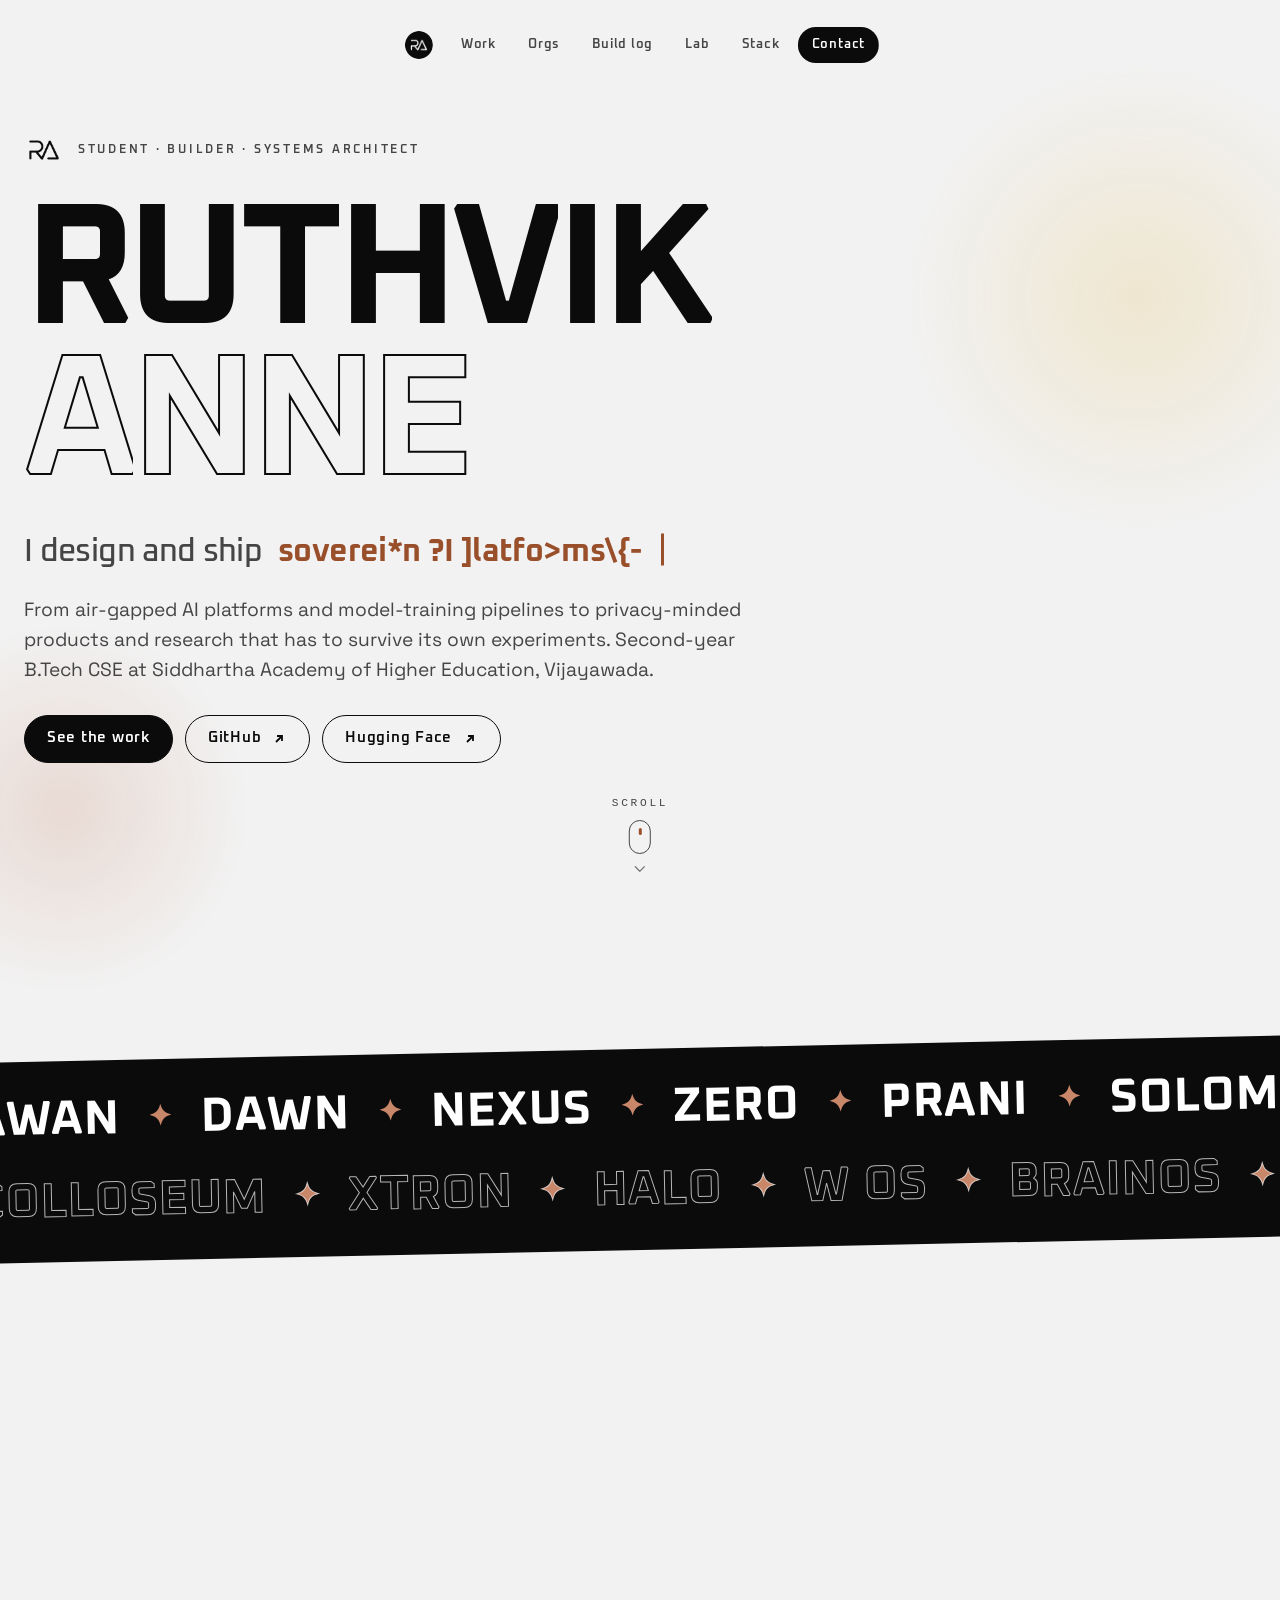
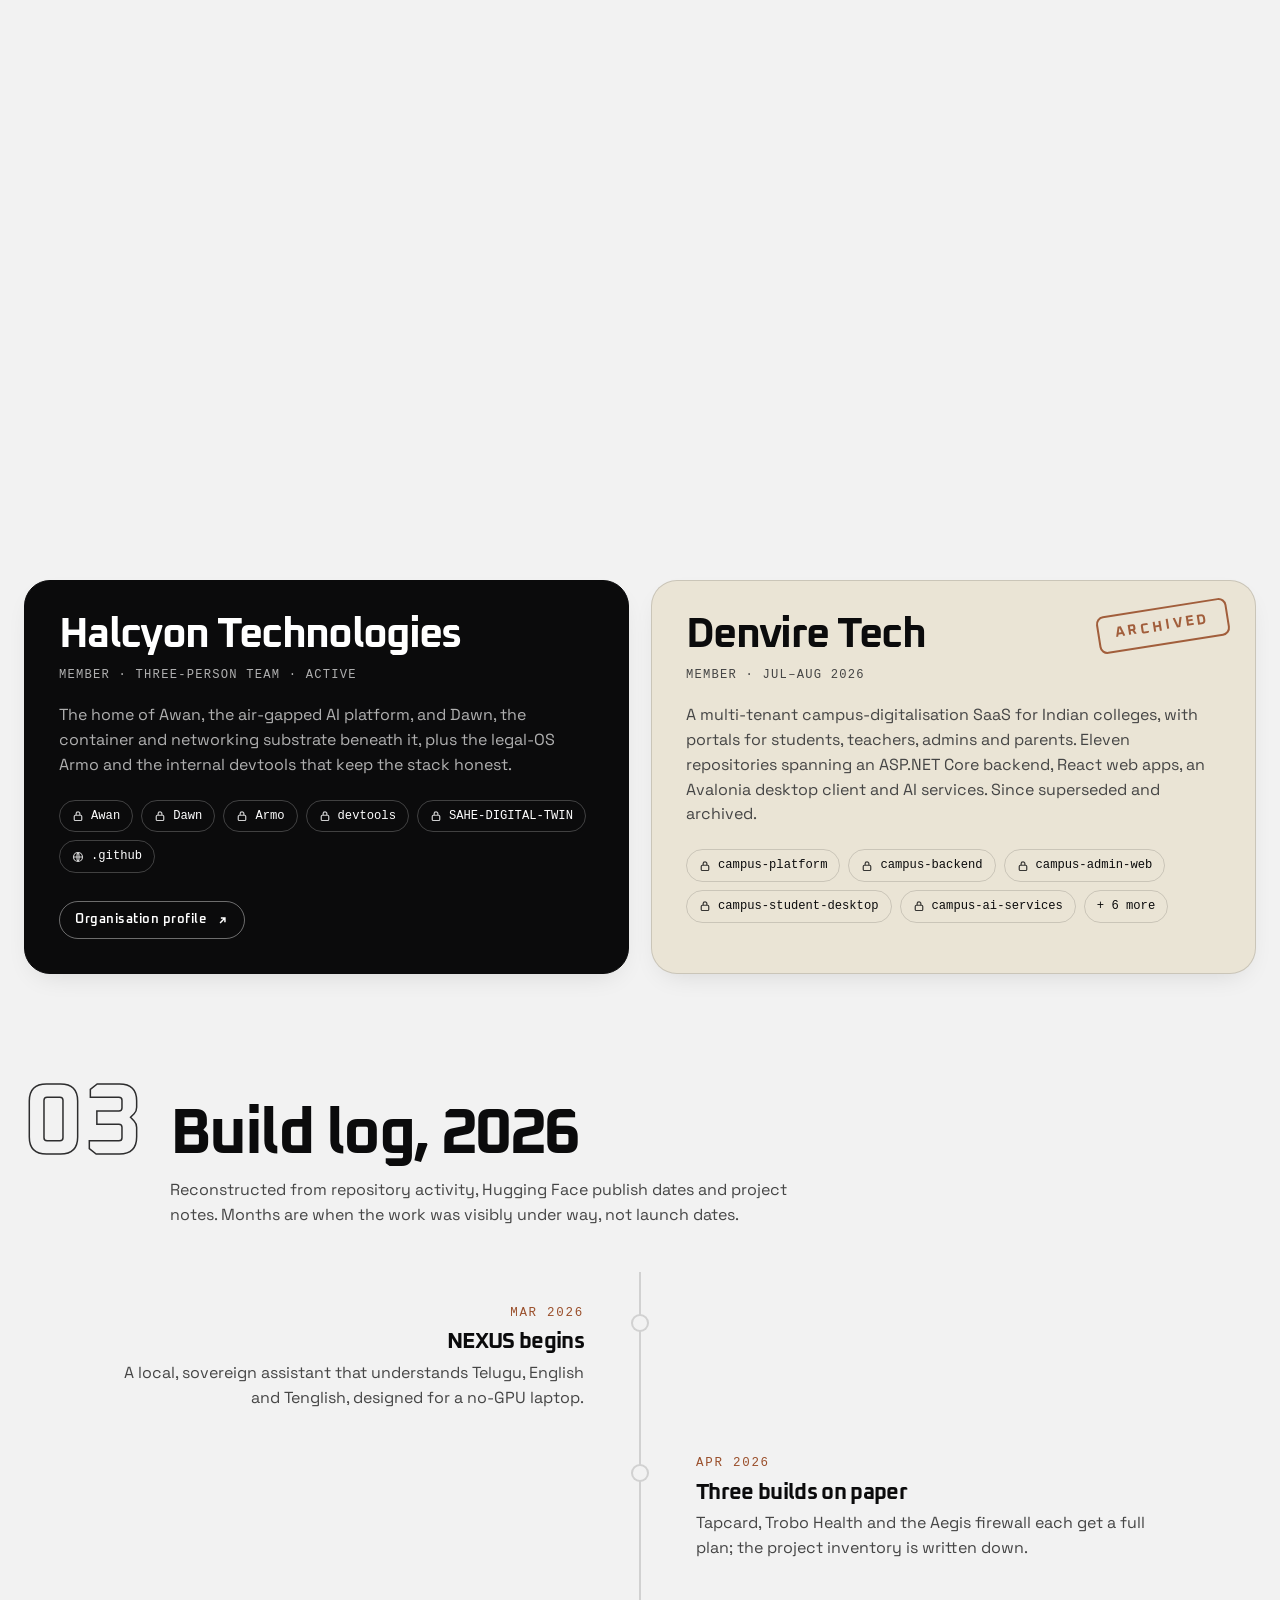
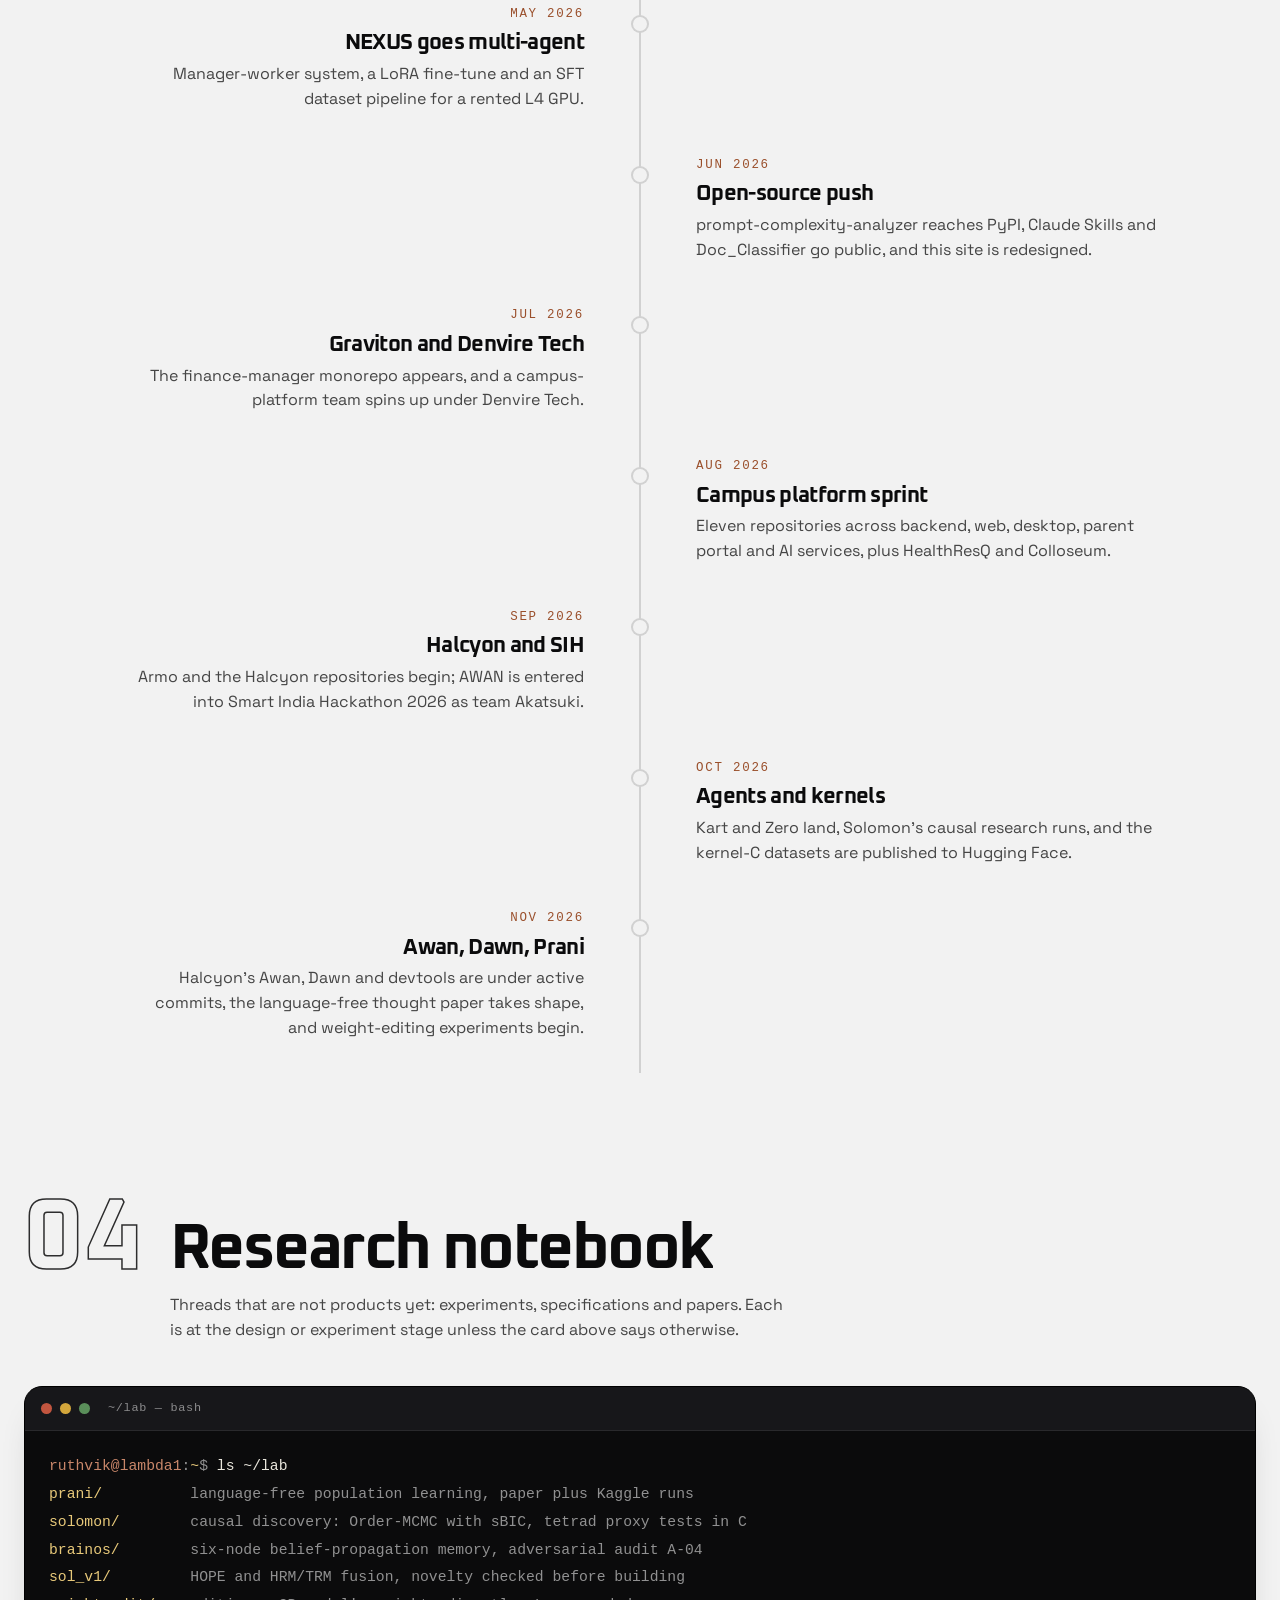
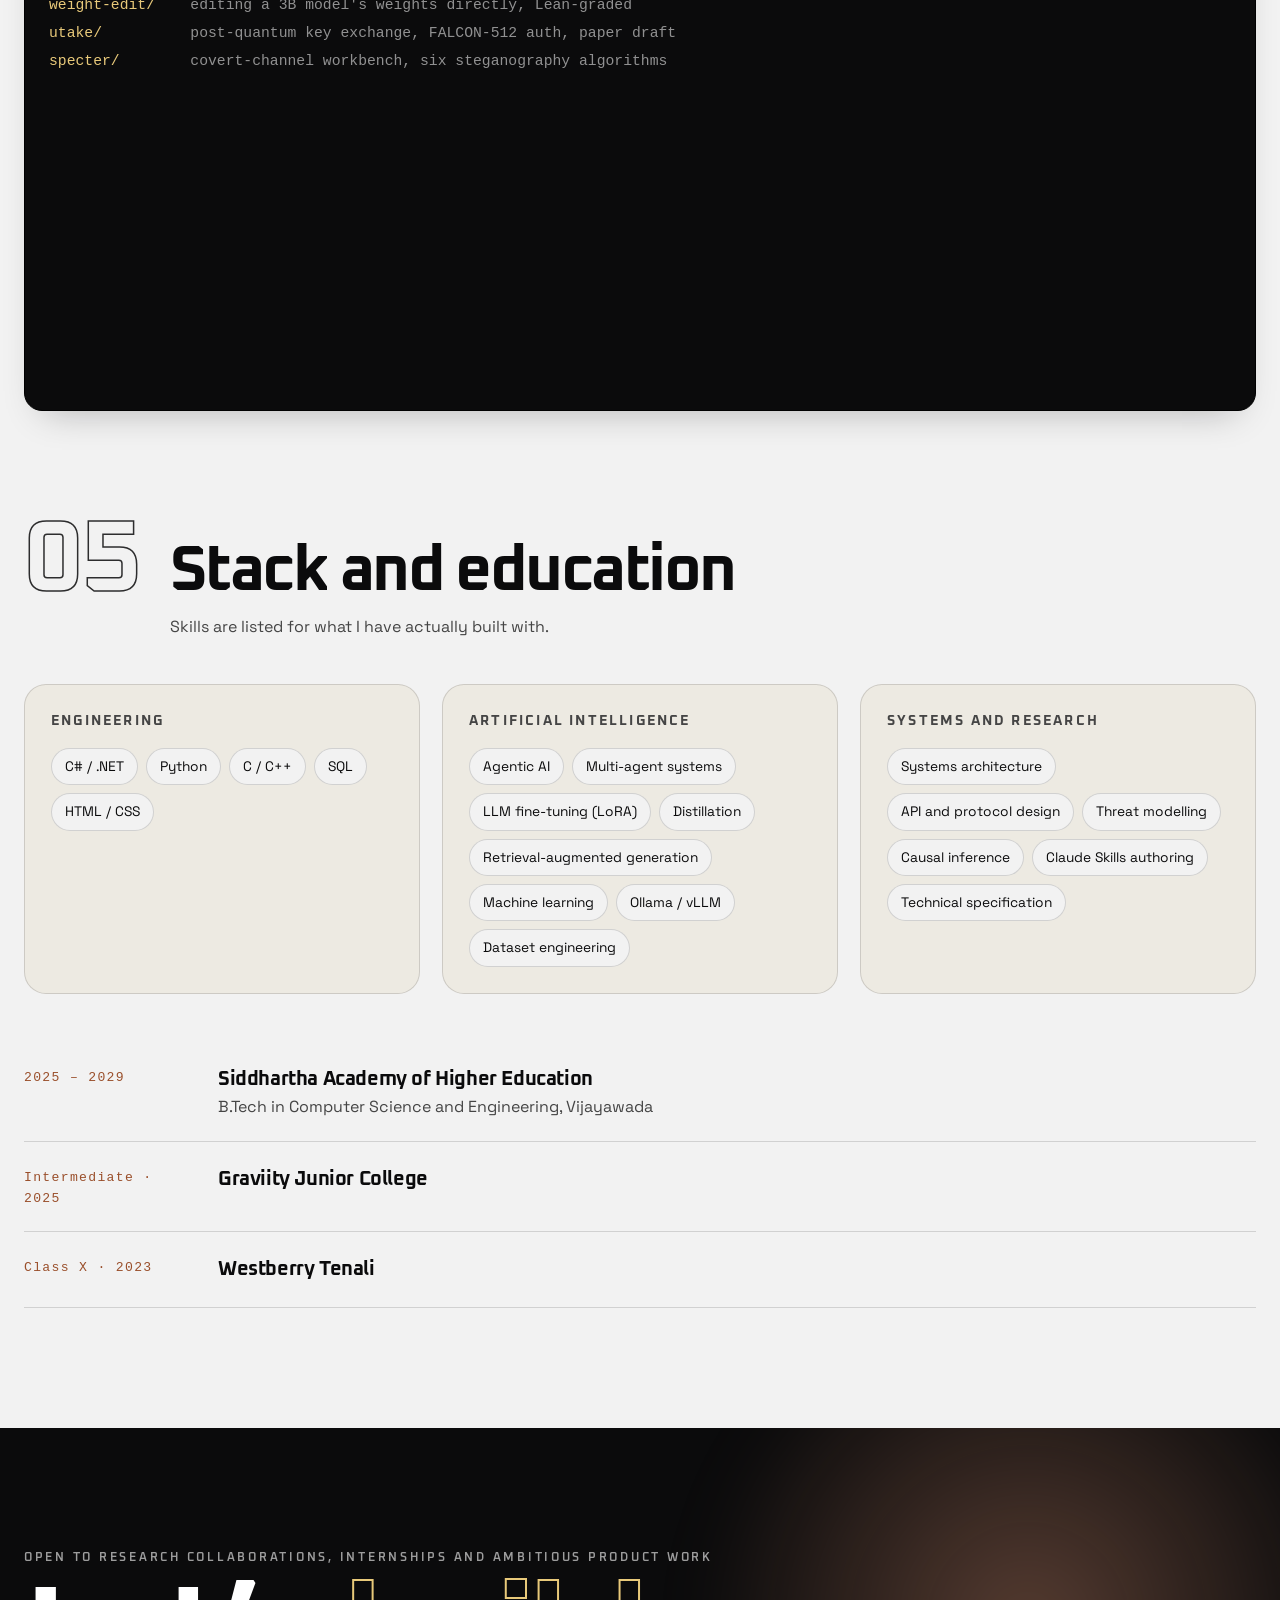
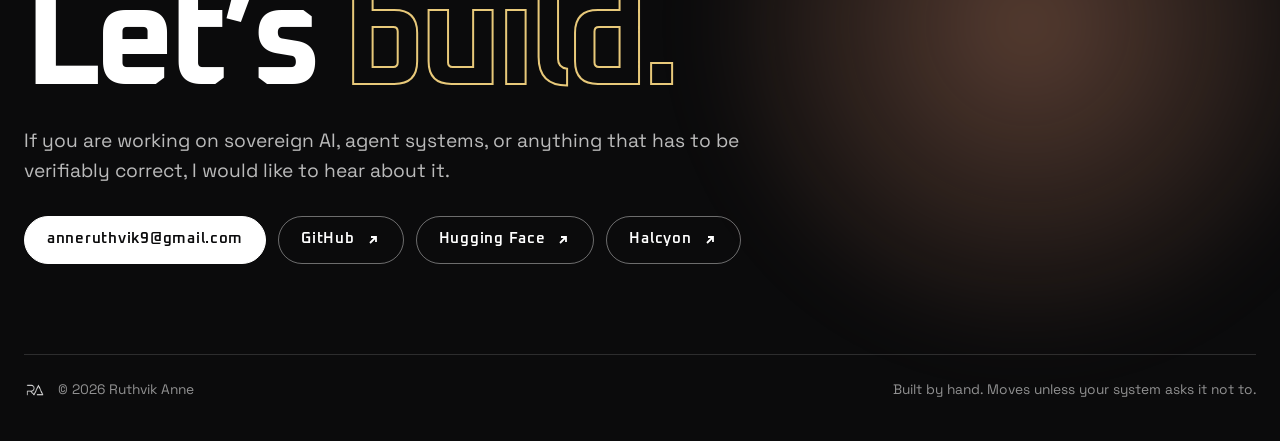
==== commit d0575a5a: "Add bouncing scroll hint to the home page Fixed-position mouse/chevron cue with a gentle staggered b" ====
--- a/index.html
+++ b/index.html
@@ -103,7 +103,7 @@
           <div class="stat"><b data-count="47" data-suffix="+">47+</b><span>custom Claude skills</span><small>research, architecture, verification</small></div>
         </div>
       </div>
-      <div class="scroll-cue" aria-hidden="true"><span>Scroll</span><i></i></div>
+      <a class="scroll-cue" id="cue" href="#work" aria-label="Scroll to the work section"><span class="cue-label">Scroll</span><span class="cue-mouse" aria-hidden="true"><i></i></span><svg class="cue-chev" viewBox="0 0 24 24" width="18" height="18" aria-hidden="true" fill="none" stroke="currentColor" stroke-width="1.6" stroke-linecap="round" stroke-linejoin="round"><path d="M6 9l6 6 6-6"/></svg></a>
     </header>
 
     <div class="band" aria-hidden="true">
--- a/style.css
+++ b/style.css
@@ -164,6 +164,7 @@
 html[data-perf="low"] .orb { filter: none; }
 html[data-perf="low"] .dock { backdrop-filter: none; -webkit-backdrop-filter: none; background: rgba(242, 242, 242, 0.96); }
 html[data-perf="low"] .hero-water, html[data-perf="low"] .cursor-glow { display: none; }
+html[data-perf="low"] .cue-label, html[data-perf="low"] .cue-chev { animation: none; }
 html[data-perf="low"] .card:hover { box-shadow: none; }
 
 /* hero WebGL field */
@@ -246,13 +247,25 @@
 .stat b { display: block; font-family: var(--font-display); font-weight: 700; font-size: clamp(2.2rem, 5vw, 3.6rem); line-height: 1; letter-spacing: -0.04em; font-variant-numeric: tabular-nums; }
 .stat span { display: block; margin-top: 8px; color: var(--soft); font-size: 0.9rem; }
 .stat small { display: block; margin-top: 4px; font-family: var(--font-mono); font-size: 0.7rem; color: var(--soft); opacity: 0.8; }
+/* scroll hint: the whole cue bobs gently, the wheel dot scrolls inside the mouse, the chevron trails */
 .scroll-cue {
-  position: absolute; right: 28px; bottom: 28px; display: flex; align-items: center; gap: 10px; color: var(--soft);
-  font-family: var(--font-mono); font-size: 0.72rem; letter-spacing: 0.2em; text-transform: uppercase;
-}
-.scroll-cue i { width: 1px; height: 54px; background: var(--line); position: relative; overflow: hidden; }
-.scroll-cue i::after { content: ""; position: absolute; left: 0; top: -40%; width: 1px; height: 40%; background: var(--copper-deep); animation: cue 1.8s var(--ease-io) infinite; }
-@keyframes cue { to { top: 110%; } }
+  position: fixed; left: 50%; bottom: 16px; z-index: 90; translate: -50% 0;
+  display: flex; flex-direction: column; align-items: center; gap: 8px; color: var(--soft); padding: 10px 16px 6px;
+  background: rgba(242, 242, 242, 0.82); border-radius: 22px;
+  font-family: var(--font-mono); font-size: 0.7rem; letter-spacing: 0.24em; text-transform: uppercase;
+  transition: opacity 0.5s var(--ease), color 0.25s;
+}
+.scroll-cue:hover { color: var(--ink); }
+.cue-label, .cue-mouse, .cue-chev { animation: cueBob 2s cubic-bezier(0.45, 0, 0.55, 1) infinite; }
+.cue-mouse { animation-delay: 0.08s; } .cue-chev { animation-delay: 0.16s; }
+.cue-mouse { position: relative; width: 22px; height: 34px; border: 1.5px solid currentColor; border-radius: 12px; }
+.cue-mouse i { position: absolute; left: 50%; top: 7px; width: 3px; height: 7px; margin-left: -1.5px; border-radius: 2px; background: var(--copper-deep); animation: cueWheel 2s cubic-bezier(0.45, 0, 0.55, 1) infinite; }
+.cue-chev { margin-top: -2px; opacity: 0.7; }
+.scroll-cue.gone { opacity: 0; pointer-events: none; }
+.js-ready .scroll-cue { opacity: 0; }
+.js-ready.hero-in .scroll-cue:not(.gone) { opacity: 1; transition-delay: 1.4s; }
+@keyframes cueBob { 0%, 100% { translate: 0 0; } 50% { translate: 0 7px; } }
+@keyframes cueWheel { 0% { opacity: 0; translate: 0 -2px; } 25% { opacity: 1; } 70% { opacity: 1; translate: 0 8px; } 100% { opacity: 0; translate: 0 10px; } }
 
 /* ---------- marquee band ---------- */
 .band { position: relative; z-index: 1; background: var(--ink); color: #fff; padding: 22px 0; overflow: hidden; transform: rotate(-1.2deg); margin: 30px -2vw; }
@@ -460,7 +473,8 @@
   .stats { grid-template-columns: repeat(2, minmax(0, 1fr)); }
   .stat:nth-child(3) { border-left: 0; padding-left: 0; }
   .stat:nth-child(n+3) { border-top: 1px solid var(--line); margin-top: 20px; }
-  .scroll-cue { display: none; }
+  .scroll-cue { bottom: 10px; }
+  .cue-label { display: none; }
   .timeline::before, .timeline::after { left: 14px; }
   .tl-item { grid-template-columns: 1fr; padding-left: 44px; }
   .tl-item .box, .tl-item:nth-child(even) .box { grid-column: 1; text-align: left; padding: 0; }
@@ -487,7 +501,9 @@
 /* ---------- reduced motion: everything visible, nothing moves ---------- */
 @media (prefers-reduced-motion: reduce) {
   html { scroll-behavior: auto; }
-  .loader, .cursor-glow, .scroll-cue { display: none !important; }
+  .loader, .cursor-glow { display: none !important; }
+  .cue-label, .cue-mouse, .cue-chev, .cue-mouse i { animation: none !important; }
+  .js-ready .scroll-cue:not(.gone) { opacity: 1 !important; transition: none; }
   ::view-transition-group(*), ::view-transition-old(*), ::view-transition-new(*) { animation: none !important; }
   .orb, .band .track, .st-active i, .role .caret, .contact::before, .loader-logo { animation: none !important; }
   .band { transform: none; }
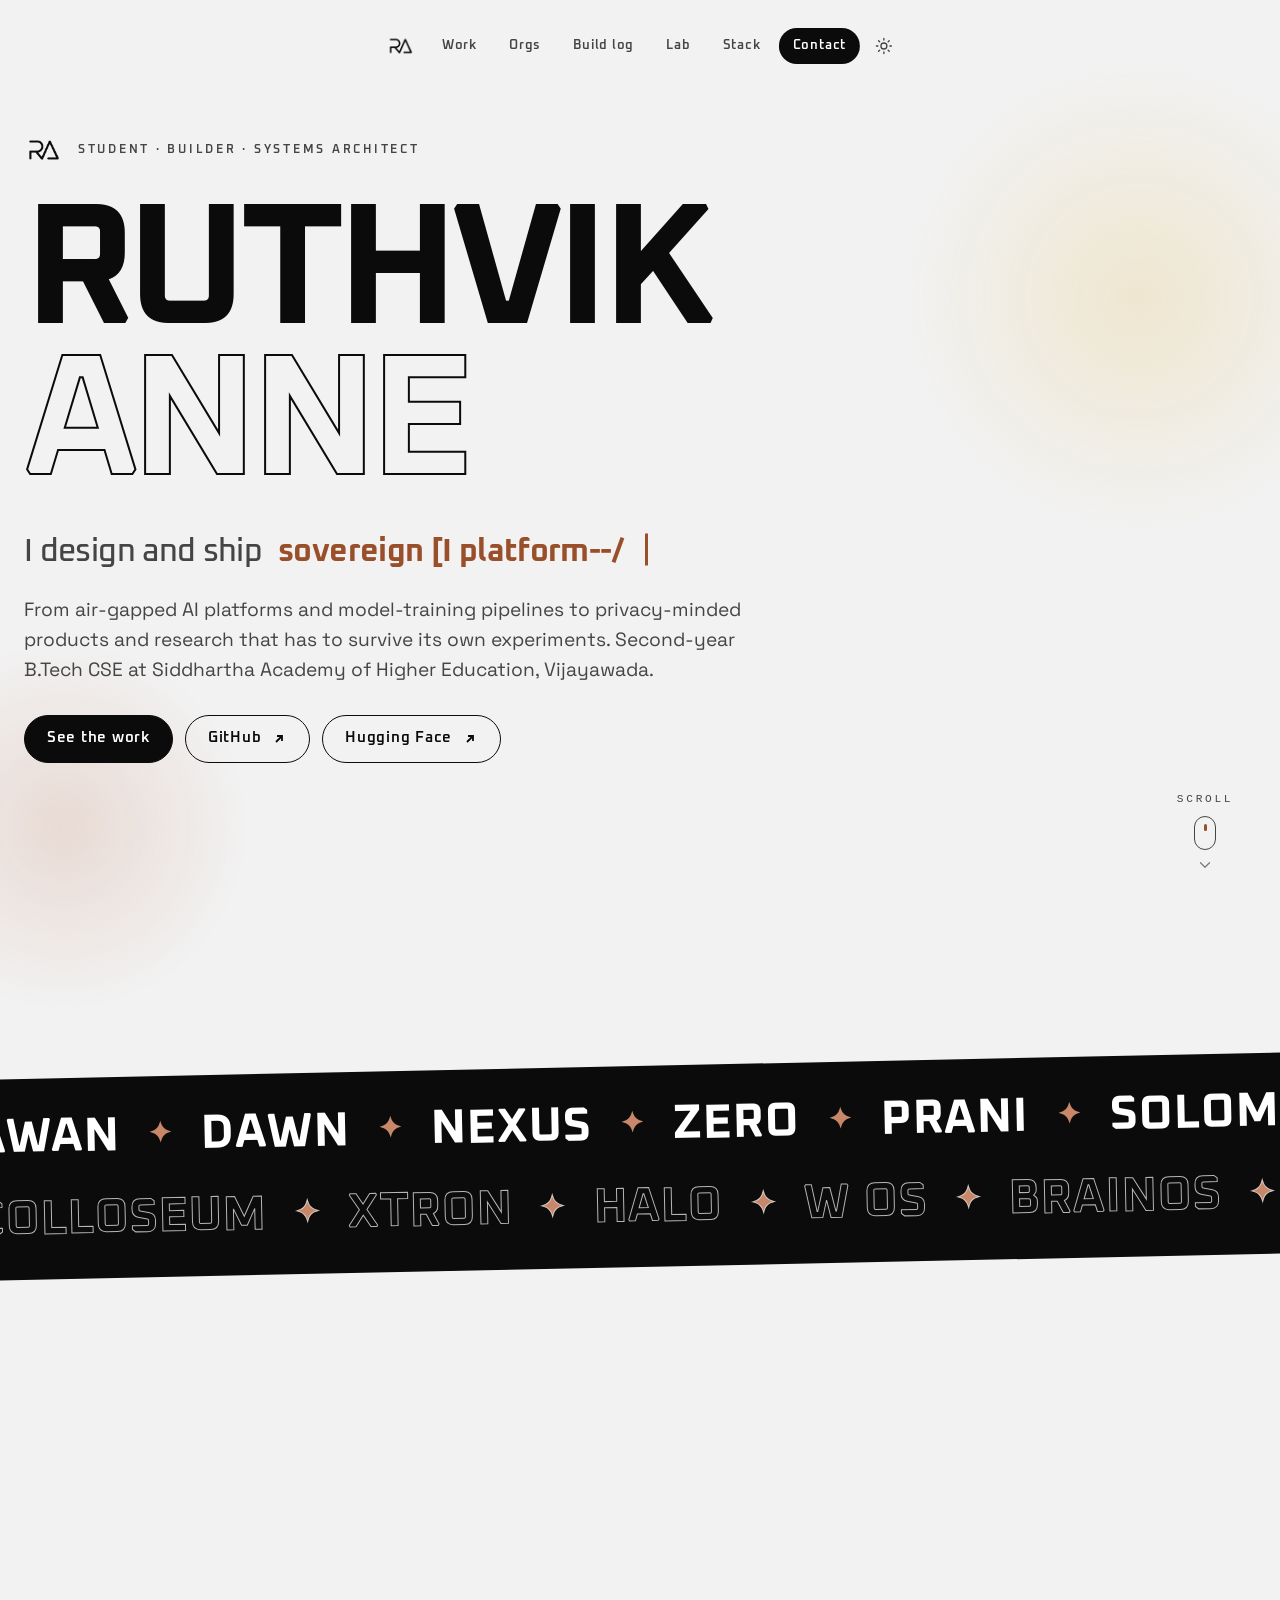
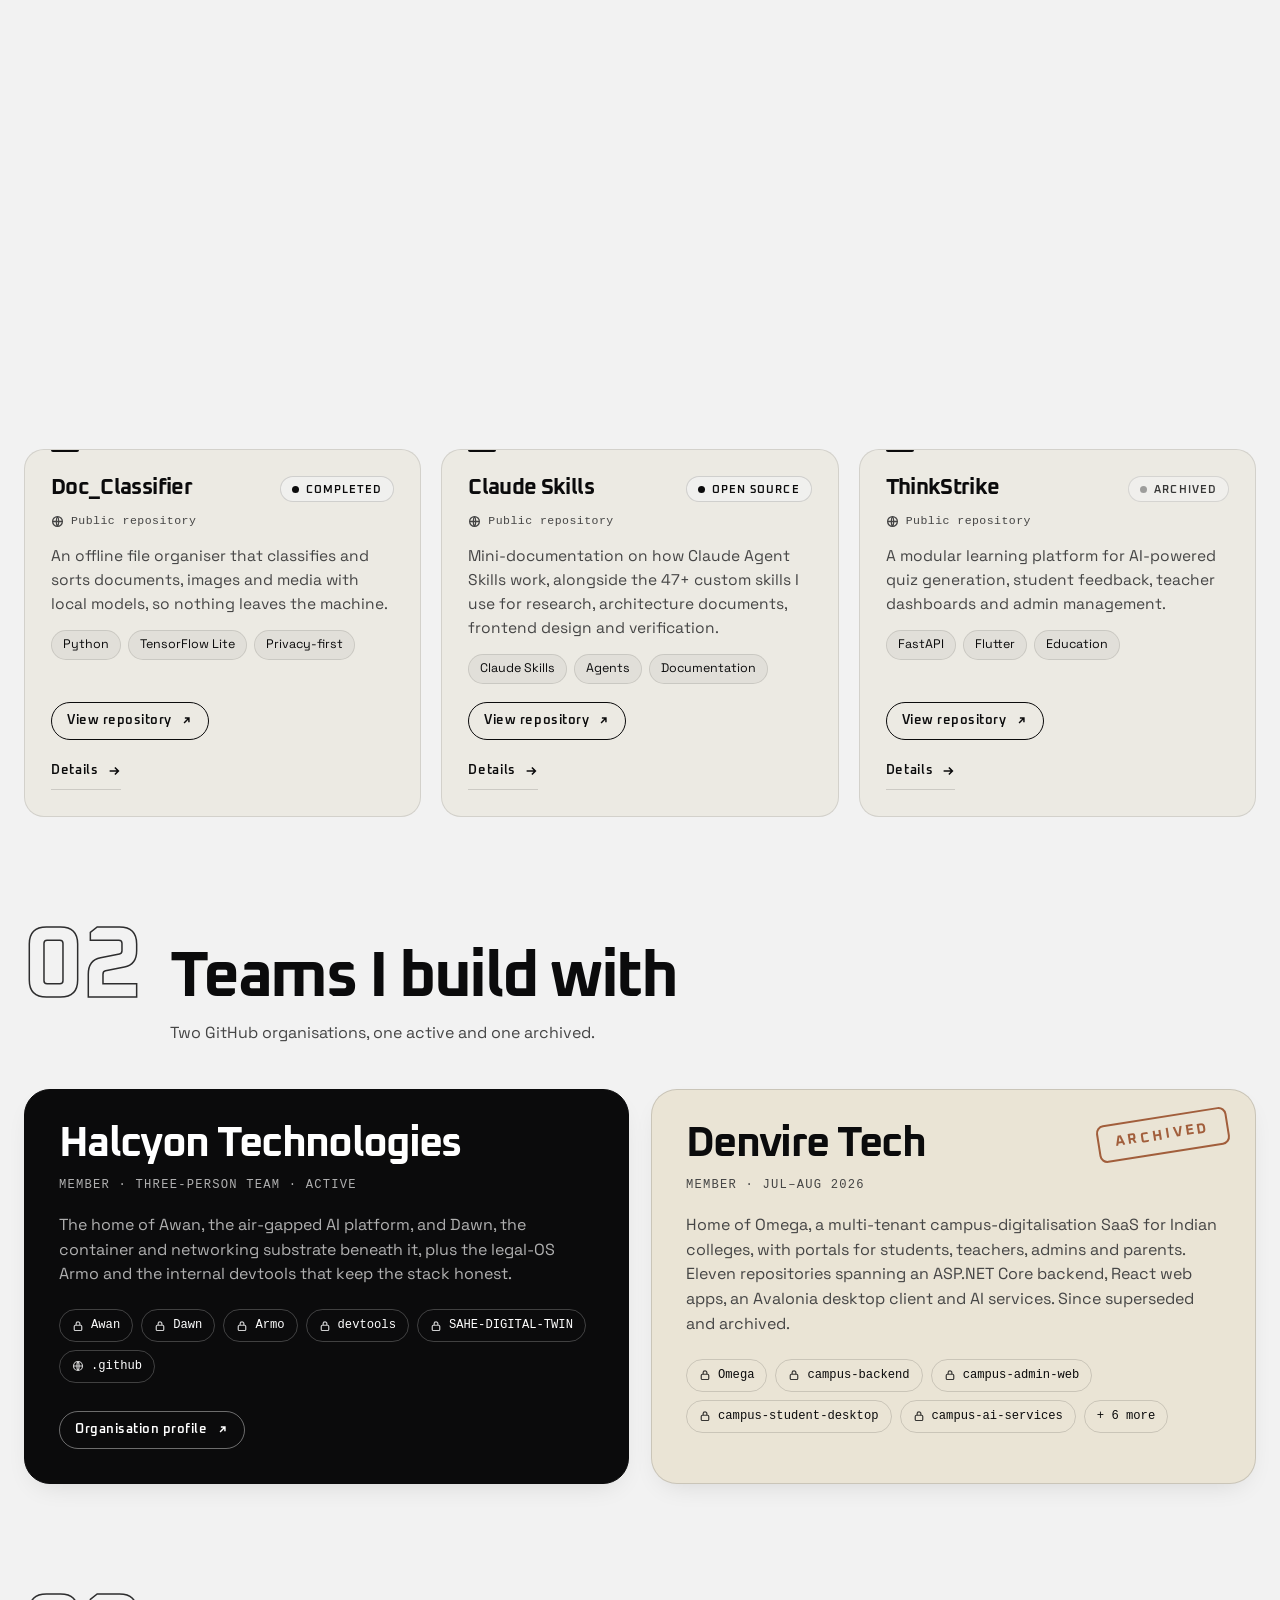
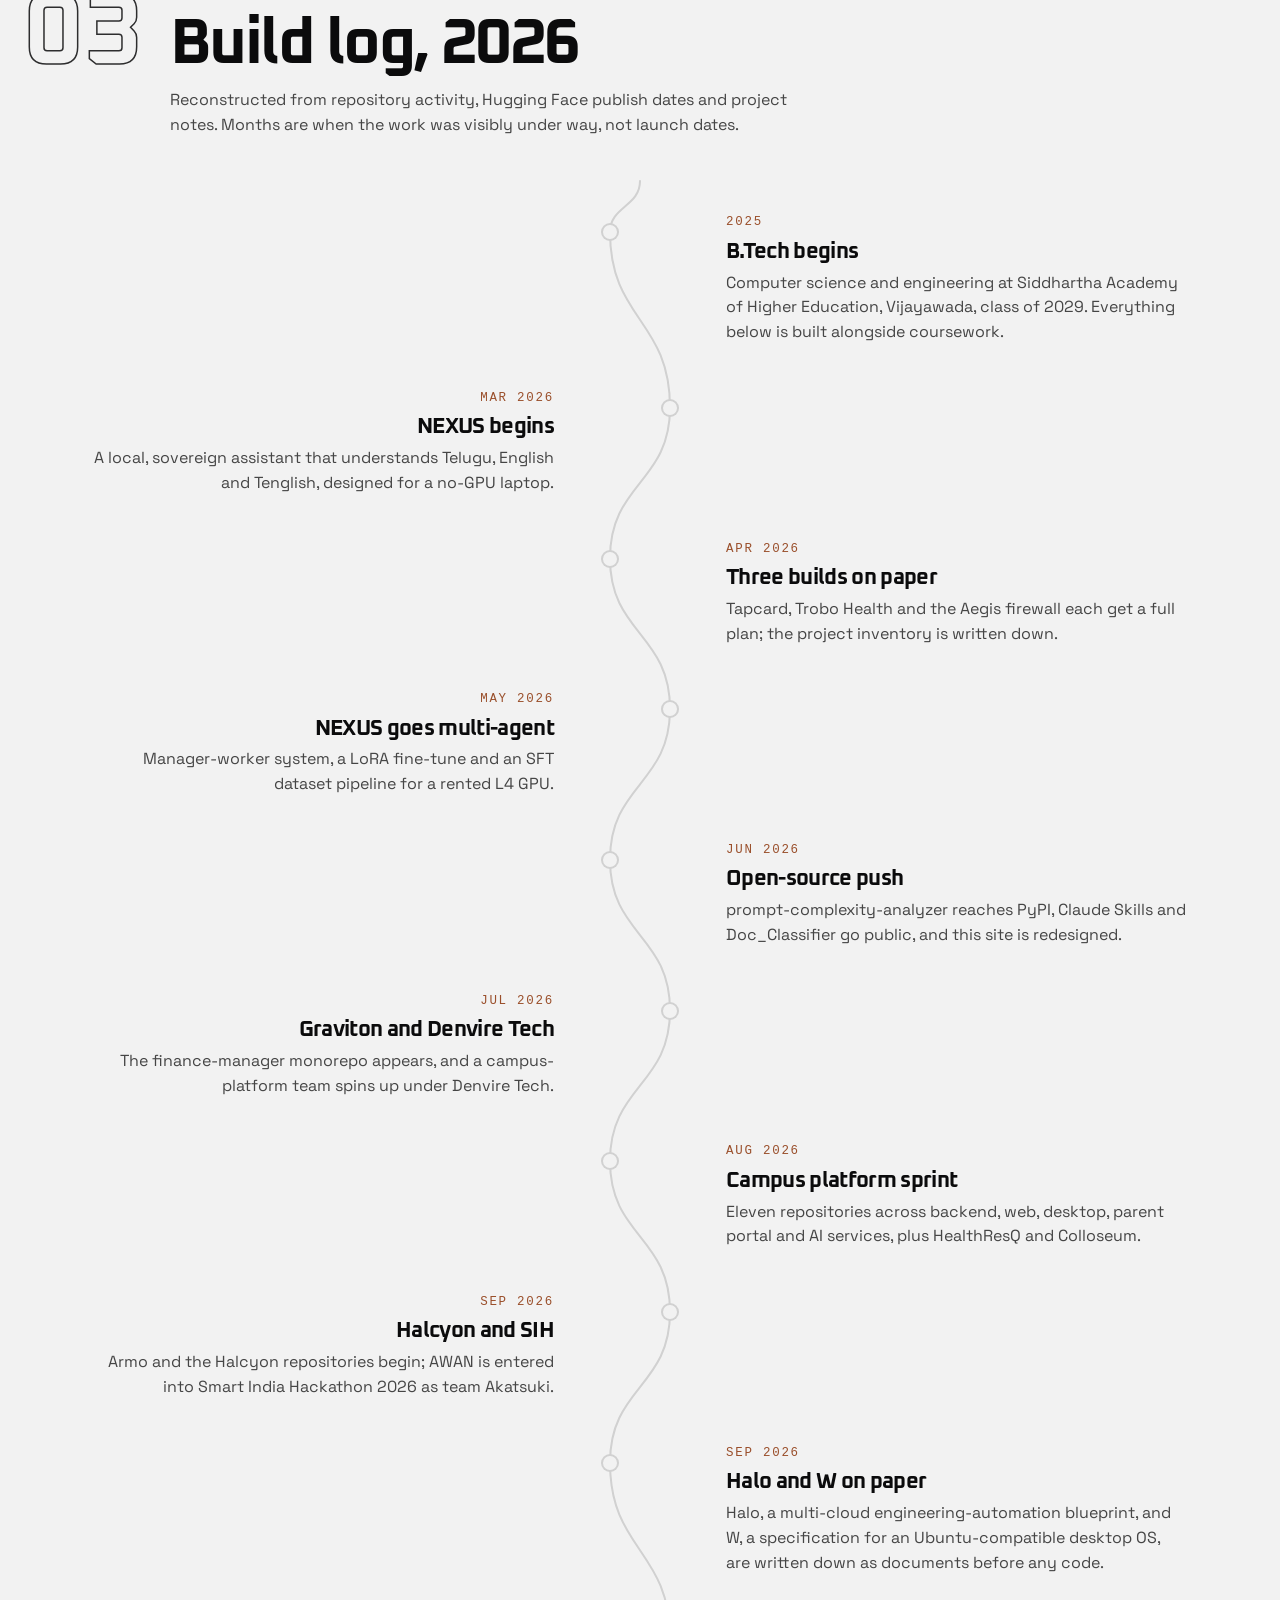
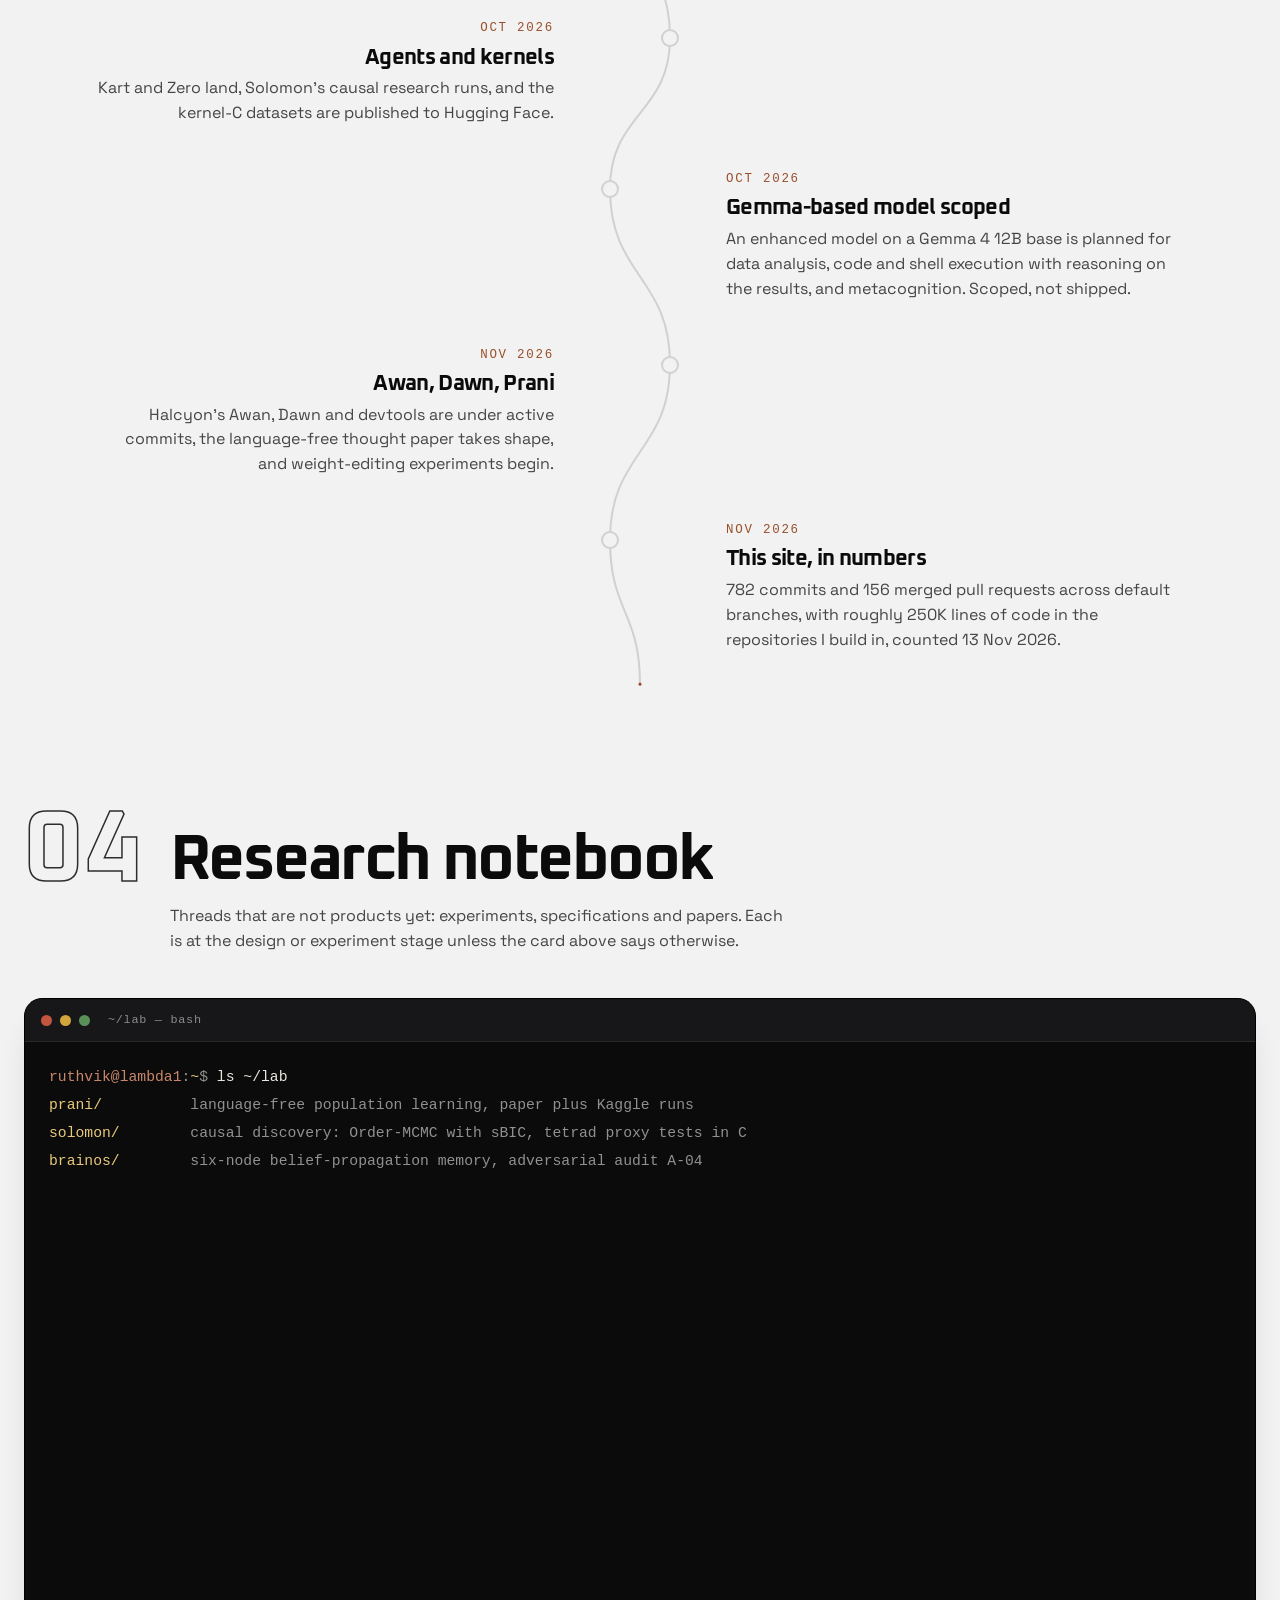
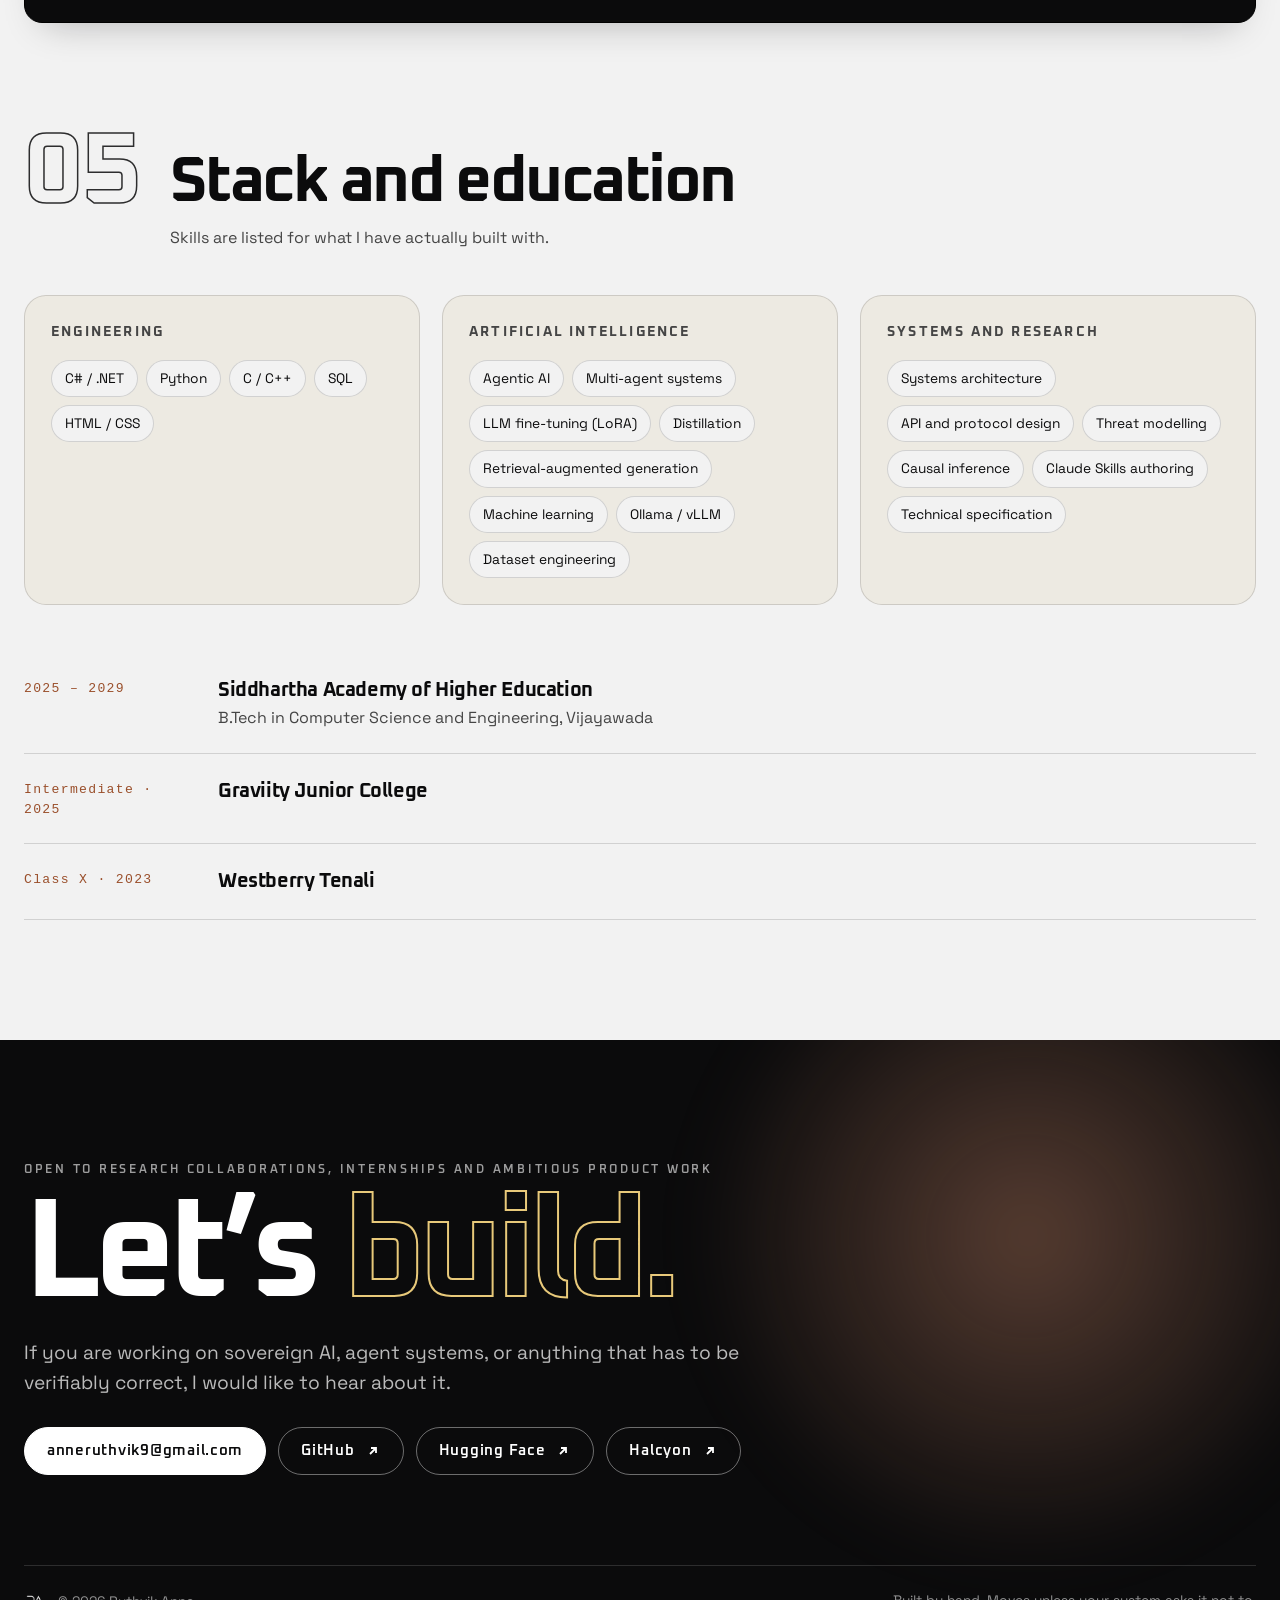
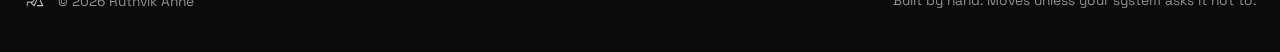
==== commit cc0ff282: "Profile v3: static stats, card detail morph, dark theme, S-curve build log, site-wide contour field " ====
--- a/index.html
+++ b/index.html
@@ -7,6 +7,7 @@
   <meta name="description" content="Ruthvik Anne is a B.Tech CSE student building sovereign AI platforms, agent and training pipelines, security-first products and research. Projects, organisations, build log and research notebook.">
   <meta name="robots" content="index,follow,max-image-preview:large,max-snippet:-1,max-video-preview:-1">
   <meta name="theme-color" content="#F2F2F2">
+  <script>(function(){try{var t=localStorage.getItem("ra-theme");if(t!=="dark"&&t!=="light")t=matchMedia("(prefers-color-scheme: dark)").matches?"dark":"light";document.documentElement.setAttribute("data-theme",t);var m=document.querySelector('meta[name=theme-color]');if(m&&t==="dark")m.setAttribute("content","#121214")}catch(e){}})()</script>
   <meta property="og:type" content="website">
   <meta property="og:url" content="https://ruthvik-anne.github.io/Personal_Site/">
   <meta property="og:title" content="Ruthvik Anne">
@@ -19,9 +20,8 @@
   <link rel="icon" type="image/png" href="Images/favicon.png">
   <link rel="apple-touch-icon" href="Images/ra-avatar.png">
   <link rel="canonical" href="https://ruthvik-anne.github.io/Personal_Site/">
-  <link rel="preconnect" href="https://fonts.googleapis.com">
-  <link rel="preconnect" href="https://fonts.gstatic.com" crossorigin>
-  <link href="https://fonts.googleapis.com/css2?family=Oxanium:wght@500;600;700&family=Space+Grotesk:wght@400;500;600;700&display=swap" rel="stylesheet">
+  <link rel="preload" href="fonts/oxanium-latin-700-normal.woff2" as="font" type="font/woff2" crossorigin>
+  <link rel="preload" href="fonts/space-grotesk-latin-400-normal.woff2" as="font" type="font/woff2" crossorigin>
   <link rel="stylesheet" href="style.css">
   <script>document.documentElement.classList.add("js");</script>
   <script defer src="java.js"></script>
@@ -69,13 +69,14 @@
   <div id="bg-fixed" aria-hidden="true"></div>
 
   <nav class="dock" aria-label="Sections">
-    <a class="home" href="#top" aria-label="Back to top"><img src="Images/ra-avatar.png" alt="RA" width="28" height="28"></a>
+    <a class="home" href="#top" aria-label="Back to top"><img class="logo-light" src="Images/ra-mark-ink.png" alt="RA" width="30" height="30"><img class="logo-dark" src="Images/ra-mark-white.png" alt="" width="30" height="30"></a>
     <a href="#work" data-nav="work">Work</a>
     <a href="#orgs" data-nav="orgs">Orgs</a>
     <a href="#journey" data-nav="journey">Build log</a>
     <a href="#lab" data-nav="lab">Lab</a>
     <a href="#stack" data-nav="stack">Stack</a>
     <a href="#contact" data-nav="contact">Contact</a>
+    <button class="theme-toggle" id="theme-toggle" type="button" aria-label="Switch to dark theme" title="Switch theme"><svg class="i-sun" viewBox="0 0 24 24" fill="none" stroke="currentColor" stroke-width="1.8" stroke-linecap="round" aria-hidden="true"><circle cx="12" cy="12" r="4"/><path d="M12 2v2M12 20v2M4.9 4.9l1.4 1.4M17.7 17.7l1.4 1.4M2 12h2M20 12h2M4.9 19.1l1.4-1.4M17.7 6.3l1.4-1.4"/></svg><svg class="i-moon" viewBox="0 0 24 24" fill="none" stroke="currentColor" stroke-width="1.8" stroke-linejoin="round" aria-hidden="true"><path d="M20 14.5A8.5 8.5 0 019.5 4 8.5 8.5 0 1020 14.5z"/></svg></button>
   </nav>
 
   <main class="page">
@@ -97,10 +98,10 @@
           <a class="btn ghost" href="https://huggingface.co/ruthvikanne" target="_blank" rel="noopener noreferrer" data-magnet>Hugging Face <svg viewBox="0 0 16 16" fill="none" stroke="currentColor" stroke-width="1.8" aria-hidden="true"><path d="M5 11l6-6M6 5h5v5"/></svg></a>
         </div>
         <div class="stats" id="stats">
-          <div class="stat"><b data-count="36">36</b><span>repositories</span><small>across 3 GitHub homes, Nov 2026</small></div>
-          <div class="stat"><b data-count="2">2</b><span>organisations</span><small>Halcyon Technologies, Denvire Tech</small></div>
-          <div class="stat"><b data-count="2">2</b><span>public datasets</span><small>on Hugging Face</small></div>
-          <div class="stat"><b data-count="47" data-suffix="+">47+</b><span>custom Claude skills</span><small>research, architecture, verification</small></div>
+          <div class="stat"><b data-count="782">782</b><span>commits</span><small>default branches, public + private</small></div>
+          <div class="stat"><b data-count="156">156</b><span>pull requests merged</span><small>of 252 opened</small></div>
+          <div class="stat"><b data-count="250" data-suffix="K+">250K+</b><span>lines of code</span><small>across repos I build in (checkouts, incl. teammates)</small></div>
+          <div class="stat"><b data-count="36">36</b><span>repositories</span><small>3 GitHub homes &middot; 2 orgs &middot; counted 13 Nov 2026</small></div>
         </div>
       </div>
       <a class="scroll-cue" id="cue" href="#work" aria-label="Scroll to the work section"><span class="cue-label">Scroll</span><span class="cue-mouse" aria-hidden="true"><i></i></span><svg class="cue-chev" viewBox="0 0 24 24" width="18" height="18" aria-hidden="true" fill="none" stroke="currentColor" stroke-width="1.6" stroke-linecap="round" stroke-linejoin="round"><path d="M6 9l6 6 6-6"/></svg></a>
@@ -119,14 +120,16 @@
           <h2 data-split>What I am building</h2>
           <p class="sec-note">Public repositories link out; private ones are labelled. Statuses are literal: <b>Specs</b>, <b>Blueprint</b> and <b>Design</b> mean a written design, not shipped code.</p>
         </div>
-        <div class="filters" role="group" aria-label="Filter projects" data-r><button type="button" data-filter="all" aria-pressed="true">All<i>22</i></button><button type="button" data-filter="ai" aria-pressed="false">AI &amp; models<i>9</i></button><button type="button" data-filter="platform" aria-pressed="false">Platforms<i>7</i></button><button type="button" data-filter="product" aria-pressed="false">Products<i>9</i></button><button type="button" data-filter="security" aria-pressed="false">Security<i>5</i></button><button type="button" data-filter="research" aria-pressed="false">Research<i>3</i></button><button type="button" data-filter="oss" aria-pressed="false">Open source<i>5</i></button></div>
+        <div class="filters" role="group" aria-label="Filter projects" data-r><button type="button" data-filter="all" aria-pressed="true">All<i>23</i></button><button type="button" data-filter="ai" aria-pressed="false">AI &amp; models<i>9</i></button><button type="button" data-filter="platform" aria-pressed="false">Platforms<i>8</i></button><button type="button" data-filter="product" aria-pressed="false">Products<i>10</i></button><button type="button" data-filter="security" aria-pressed="false">Security<i>5</i></button><button type="button" data-filter="research" aria-pressed="false">Research<i>3</i></button><button type="button" data-filter="oss" aria-pressed="false">Open source<i>5</i></button><button type="button" data-filter="team" aria-pressed="false">Team projects<i>6</i></button></div>
         <div class="grid" id="grid">
-        <article class="card wide" data-cat="platform ai security" data-tilt data-r style="--d:0ms">
+        <article class="card wide" data-cat="platform ai security team" data-tilt data-r style="--d:0ms">
           <div class="card-top"><h3>AWAN</h3><span class="pill st-active"><i></i>Active</span></div>
           <p class="vis"><svg viewBox="0 0 16 16" fill="none" stroke="currentColor" stroke-width="1.6" aria-hidden="true"><rect x="3" y="7" width="10" height="7" rx="1.5"/><path d="M5.5 7V5a2.5 2.5 0 015 0v2"/></svg><span>Private &middot; Halcyon Technologies</span></p>
           <p class="d">A self-hosted, air-gapped sovereign AI platform for confidential industrial and government work. Four strictly separated layers cover model inference, knowledge, agent execution and user interfaces. Submitted to Smart India Hackathon 2026 as team Akatsuki.</p>
           <div class="tags"><span>Air-gapped</span><span>Open-weight LLMs</span><span>Agentic AI</span><span>Sovereign</span></div>
           <div class="card-links"><span class="card-link muted">Not public</span></div>
+          <button class="card-more" type="button" aria-haspopup="dialog">Details<svg viewBox="0 0 16 16" fill="none" stroke="currentColor" stroke-width="1.8" aria-hidden="true"><path d="M3 8h10M9 4l4 4-4 4"/></svg></button>
+          <p class="more-text" hidden>Awan is built for places where data must never leave the building. Everything runs on your own hardware with no outbound calls, split into four layers: model inference, knowledge, agent execution and user interfaces. On top sit four products: a chat assistant, a coding assistant, a bot builder and an API. Each layer talks to the next only through written contracts, which is what makes it auditable. It was submitted to Smart India Hackathon.</p>
         </article>
         <article class="card wide" data-cat="ai" data-tilt data-r style="--d:90ms">
           <div class="card-top"><h3>NEXUS</h3><span class="pill st-active"><i></i>Active</span></div>
@@ -134,6 +137,8 @@
           <p class="d">A personal AI system on two parallel tracks: a distillation pipeline toward a deployable mixture-of-experts model served on CPU, and a from-scratch research build of the HOPE architecture on a Qwen3-4B base. The first manager-worker version is public; adapters and datasets are private.</p>
           <div class="tags"><span>Distillation</span><span>HOPE</span><span>llama.cpp</span><span>Qwen</span></div>
           <div class="card-links"><a class="card-link" href="https://github.com/Ruthvik-Anne/nexus" target="_blank" rel="noopener noreferrer">Earlier version<svg viewBox="0 0 16 16" fill="none" stroke="currentColor" stroke-width="1.8" aria-hidden="true"><path d="M5 11l6-6M6 5h5v5"/></svg></a></div>
+          <button class="card-more" type="button" aria-haspopup="dialog">Details<svg viewBox="0 0 16 16" fill="none" stroke="currentColor" stroke-width="1.8" aria-hidden="true"><path d="M3 8h10M9 4l4 4-4 4"/></svg></button>
+          <p class="more-text" hidden>NEXUS runs a small manager model that plans work and hands pieces to even smaller worker models, executing the plan as a graph of dependent steps. A skill engine loops until a task passes its own checks, and a vector store gives it long-term memory. The second track is a from-scratch build of a new memory-first architecture on a small base model. The point of the whole thing is to get useful assistant behaviour out of hardware without a GPU.</p>
         </article>
         <article class="card wide" data-cat="research ai" data-tilt data-r style="--d:180ms">
           <div class="card-top"><h3>Language-free thought</h3><span class="pill st-research"><i></i>Research</span></div>
@@ -141,13 +146,17 @@
           <p class="d">Do populations of tiny language-free learners learn what a single learner cannot? A simulated world of reward-modulated Hebbian entities (about 10k weights each, no backprop) tests the claim, with experiments run on Kaggle and a paper in progress.</p>
           <div class="tags"><span>Hebbian learning</span><span>Simulation</span><span>Kaggle</span><span>Population intelligence</span></div>
           
-        </article>
-        <article class="card" data-cat="platform security" data-tilt data-r style="--d:0ms">
+          <button class="card-more" type="button" aria-haspopup="dialog">Details<svg viewBox="0 0 16 16" fill="none" stroke="currentColor" stroke-width="1.8" aria-hidden="true"><path d="M3 8h10M9 4l4 4-4 4"/></svg></button>
+          <p class="more-text" hidden>The experiment asks whether many tiny learners, each with only about ten thousand weights and no backpropagation, can learn something a single learner cannot. Entities live in a simulated world and adapt by reward-modulated Hebbian rules, the kind of local learning that biological neurons are thought to use. Runs happen on Kaggle. It is a research question, not a product.</p>
+        </article>
+        <article class="card" data-cat="platform security team" data-tilt data-r style="--d:0ms">
           <div class="card-top"><h3>Dawn</h3><span class="pill st-design"><i></i>Specs &amp; contracts</span></div>
           <p class="vis"><svg viewBox="0 0 16 16" fill="none" stroke="currentColor" stroke-width="1.6" aria-hidden="true"><rect x="3" y="7" width="10" height="7" rx="1.5"/><path d="M5.5 7V5a2.5 2.5 0 015 0v2"/></svg><span>Private &middot; Halcyon Technologies</span></p>
           <p class="d">The container and networking substrate under Awan, specified as five Go components: engine, certificate authority, port registry, link protocol and a single ingress, with written contracts between them.</p>
           <div class="tags"><span>Go</span><span>Protobuf</span><span>Networking</span><span>Isolation</span></div>
           <div class="card-links"><span class="card-link muted">Not public</span></div>
+          <button class="card-more" type="button" aria-haspopup="dialog">Details<svg viewBox="0 0 16 16" fill="none" stroke="currentColor" stroke-width="1.8" aria-hidden="true"><path d="M3 8h10M9 4l4 4-4 4"/></svg></button>
+          <p class="more-text" hidden>Dawn is the layer that actually runs things: a container engine, its own certificate authority so services trust each other, a registry that hands out ports, a link protocol for service-to-service traffic and a single ingress that is the only door in. The five Go components are specified through written contracts before code, so each can be replaced independently. It exists so Awan can run without Docker.</p>
         </article>
         <article class="card" data-cat="ai oss" data-tilt data-r style="--d:90ms">
           <div class="card-top"><h3>Zero</h3><span class="pill st-public"><i></i>Open source</span></div>
@@ -155,6 +164,8 @@
           <p class="d">A coding and research agent built around a Recursive Language Model: a persistent Python REPL, built-in subagents, background sessions and a harness that refines itself from evidence. My rebranded fork of PrimeIntellect&#x27;s prime-agent.</p>
           <div class="tags"><span>Python</span><span>RLM</span><span>Agents</span></div>
           <div class="card-links"><a class="card-link" href="https://github.com/Ruthvik-Anne/zero" target="_blank" rel="noopener noreferrer">View repository<svg viewBox="0 0 16 16" fill="none" stroke="currentColor" stroke-width="1.8" aria-hidden="true"><path d="M5 11l6-6M6 5h5v5"/></svg></a></div>
+          <button class="card-more" type="button" aria-haspopup="dialog">Details<svg viewBox="0 0 16 16" fill="none" stroke="currentColor" stroke-width="1.8" aria-hidden="true"><path d="M3 8h10M9 4l4 4-4 4"/></svg></button>
+          <p class="more-text" hidden>Zero is a coding and research agent whose main loop is a persistent Python REPL: it writes code to read, search and transform its own context instead of stuffing everything into a prompt. It can spawn sub-agents, keep background sessions running, and refine its own harness from evidence of what worked. It is a fork of an upstream open-source agent, renamed and extended.</p>
         </article>
         <article class="card" data-cat="ai research oss" data-tilt data-r style="--d:180ms">
           <div class="card-top"><h3>Kernel-C training data</h3><span class="pill st-public"><i></i>Datasets live</span></div>
@@ -162,6 +173,8 @@
           <p class="d">Training data for a kernel-level C coding model. Two public datasets cover kernel and MCU/RTOS source plus systems-programming knowledge, ahead of a pilot fine-tune on Qwen2.5-Coder-14B.</p>
           <div class="tags"><span>Hugging Face</span><span>C</span><span>Linux kernel</span><span>RTOS</span></div>
           <div class="card-links"><a class="card-link" href="https://huggingface.co/datasets/ruthvikanne/kernel-mcu-c-pool" target="_blank" rel="noopener noreferrer">kernel-mcu-c-pool<svg viewBox="0 0 16 16" fill="none" stroke="currentColor" stroke-width="1.8" aria-hidden="true"><path d="M5 11l6-6M6 5h5v5"/></svg></a><a class="card-link" href="https://huggingface.co/datasets/ruthvikanne/kernel-pool-knowledge" target="_blank" rel="noopener noreferrer">kernel-pool-knowledge<svg viewBox="0 0 16 16" fill="none" stroke="currentColor" stroke-width="1.8" aria-hidden="true"><path d="M5 11l6-6M6 5h5v5"/></svg></a></div>
+          <button class="card-more" type="button" aria-haspopup="dialog">Details<svg viewBox="0 0 16 16" fill="none" stroke="currentColor" stroke-width="1.8" aria-hidden="true"><path d="M3 8h10M9 4l4 4-4 4"/></svg></button>
+          <p class="more-text" hidden>Two public datasets on Hugging Face aimed at teaching a model to write kernel-level C: one holds kernel and microcontroller/RTOS source, the other systems-programming knowledge. They are the input to a planned pilot fine-tune of a 14B coding model. Public, so anyone can train on them.</p>
         </article>
         <article class="card" data-cat="research platform" data-tilt data-r style="--d:0ms">
           <div class="card-top"><h3>Solomon</h3><span class="pill st-research"><i></i>Research &amp; design</span></div>
@@ -169,111 +182,152 @@
           <p class="d">A formally verifiable, experiment-backed data-analysis engine: every claim must trace to a checkable experiment. Thirty features across thirteen containers, with causal-discovery components prototyped in C and a closed-loop search that improved the Bayesian posterior method.</p>
           <div class="tags"><span>Causal inference</span><span>Verification</span><span>C</span></div>
           
-        </article>
-        <article class="card" data-cat="product security" data-tilt data-r style="--d:90ms">
+          <button class="card-more" type="button" aria-haspopup="dialog">Details<svg viewBox="0 0 16 16" fill="none" stroke="currentColor" stroke-width="1.8" aria-hidden="true"><path d="M3 8h10M9 4l4 4-4 4"/></svg></button>
+          <p class="more-text" hidden>Solomon is a data-analysis engine that refuses to state a conclusion it cannot back with an experiment. Thirty features are organised into thirteen containers, with causal-discovery pieces prototyped in C and a closed loop that proposes, runs and checks hypotheses. The interesting part is the discipline: every claim carries a trail to the experiment behind it.</p>
+        </article>
+        <article class="card" data-cat="product security team" data-tilt data-r style="--d:90ms">
           <div class="card-top"><h3>Armo</h3><span class="pill st-design"><i></i>MVP architecture</span></div>
           <p class="vis"><svg viewBox="0 0 16 16" fill="none" stroke="currentColor" stroke-width="1.6" aria-hidden="true"><rect x="3" y="7" width="10" height="7" rx="1.5"/><path d="M5.5 7V5a2.5 2.5 0 015 0v2"/></svg><span>Private &middot; Halcyon Technologies</span></p>
           <p class="d">A security-first, AI-assisted operating system for Indian advocates and small legal teams. Envelope-encrypted documents, Indian-script OCR and grounded legal retrieval, designed so a busy advocate finds it immediately practical.</p>
           <div class="tags"><span>FastAPI</span><span>Next.js</span><span>PostgreSQL</span><span>Cloud KMS</span></div>
           <div class="card-links"><span class="card-link muted">Not public</span></div>
-        </article>
-        <article class="card" data-cat="product" data-tilt data-r style="--d:180ms">
+          <button class="card-more" type="button" aria-haspopup="dialog">Details<svg viewBox="0 0 16 16" fill="none" stroke="currentColor" stroke-width="1.8" aria-hidden="true"><path d="M3 8h10M9 4l4 4-4 4"/></svg></button>
+          <p class="more-text" hidden>Armo is an operating system for advocates and small law offices: documents are encrypted per file, Indian-script scans are read by OCR, and legal questions are answered from retrieved sources rather than from memory. The design target is the clerical work that eats an advocate&#x27;s day. It is a Halcyon team project, currently at MVP architecture.</p>
+        </article>
+        <article class="card wide" data-cat="platform product team" data-tilt data-r style="--d:180ms">
+          <div class="card-top"><h3>Omega</h3><span class="pill st-archived"><i></i>Archived</span></div>
+          <p class="vis"><svg viewBox="0 0 16 16" fill="none" stroke="currentColor" stroke-width="1.6" aria-hidden="true"><rect x="3" y="7" width="10" height="7" rx="1.5"/><path d="M5.5 7V5a2.5 2.5 0 015 0v2"/></svg><span>Private &middot; Denvire Tech</span></p>
+          <p class="d">A campus-digitalisation platform that puts student, teacher, admin and parent workflows on one backend: a locked-down Avalonia desktop app for students, React web apps for staff and parents, an ASP.NET Core API on PostgreSQL, Python services for plagiarism checks and autograding, with OpenFGA for authorisation and Judge0 for code execution. Co-developed with a teammate, then split into ten repositories in July 2026; the organisation is now archived.</p>
+          <div class="tags"><span>.NET 10</span><span>React</span><span>PostgreSQL</span><span>OpenFGA</span><span>FastAPI</span></div>
+          <div class="card-links"><span class="card-link muted">Not public</span></div>
+          <button class="card-more" type="button" aria-haspopup="dialog">Details<svg viewBox="0 0 16 16" fill="none" stroke="currentColor" stroke-width="1.8" aria-hidden="true"><path d="M3 8h10M9 4l4 4-4 4"/></svg></button>
+          <p class="more-text" hidden>Omega puts a whole campus on one backend. Students get a locked-down desktop app built with Avalonia, teachers and admins use React web apps, parents get a lighter web view, and everything sits on an ASP.NET Core API over PostgreSQL with Python services alongside. The locked-down student client is the standout piece. It lives in the Denvire Tech organisation, is currently archived.</p>
+        </article>
+        <article class="card" data-cat="product" data-tilt data-r style="--d:0ms">
           <div class="card-top"><h3>Trobo Health</h3><span class="pill st-design"><i></i>Design phase</span></div>
           <p class="vis"><svg viewBox="0 0 16 16" fill="none" stroke="currentColor" stroke-width="1.6" aria-hidden="true"><path d="M4 2h5l3 3v9H4z"/><path d="M9 2v3h3"/></svg><span>Concept &amp; design</span></p>
           <p class="d">An AI intake assistant and clinic-management platform for small Indian clinics. The intake concept was submitted to Samsung Solve for Tomorrow 2026; the clinic system is designed around ABDM and DPDP compliance.</p>
           <div class="tags"><span>Next.js</span><span>ASP.NET Core</span><span>Gemini</span><span>ABDM</span></div>
           
-        </article>
-        <article class="card" data-cat="platform product" data-tilt data-r style="--d:0ms">
+          <button class="card-more" type="button" aria-haspopup="dialog">Details<svg viewBox="0 0 16 16" fill="none" stroke="currentColor" stroke-width="1.8" aria-hidden="true"><path d="M3 8h10M9 4l4 4-4 4"/></svg></button>
+          <p class="more-text" hidden>Trobo is a clinic assistant for small Indian clinics: patients describe symptoms to an AI intake step before they see the doctor, and the clinic side handles records and scheduling. The design is shaped around India&#x27;s health-data and privacy rules from the start. The intake concept was submitted to Samsung Solve for Tomorrow 2026. It is private and still in design.</p>
+        </article>
+        <article class="card" data-cat="platform product team" data-tilt data-r style="--d:90ms">
           <div class="card-top"><h3>HealthResQ</h3><span class="pill st-public"><i></i>Collaboration</span></div>
           <p class="vis"><svg viewBox="0 0 16 16" fill="none" stroke="currentColor" stroke-width="1.6" aria-hidden="true"><circle cx="8" cy="8" r="6"/><path d="M2 8h12M8 2c2 2 2 10 0 12M8 2c-2 2-2 10 0 12"/></svg><span>Public &middot; Co-built, tejo123-HUB</span></p>
           <p class="d">A federated health-resource and supply-chain resilience platform. The operations and facility-systems direction is implemented: inventory ledger, hospital encounters, geography hierarchy and role-scoped terminals.</p>
           <div class="tags"><span>FastAPI</span><span>PostgreSQL</span><span>PostGIS</span><span>Next.js</span></div>
           <div class="card-links"><a class="card-link" href="https://github.com/tejo123-HUB/HealthResQ" target="_blank" rel="noopener noreferrer">View repository<svg viewBox="0 0 16 16" fill="none" stroke="currentColor" stroke-width="1.8" aria-hidden="true"><path d="M5 11l6-6M6 5h5v5"/></svg></a></div>
-        </article>
-        <article class="card" data-cat="product" data-tilt data-r style="--d:90ms">
+          <button class="card-more" type="button" aria-haspopup="dialog">Details<svg viewBox="0 0 16 16" fill="none" stroke="currentColor" stroke-width="1.8" aria-hidden="true"><path d="M3 8h10M9 4l4 4-4 4"/></svg></button>
+          <p class="more-text" hidden>HealthResQ is about keeping hospitals supplied when something goes wrong. The built part tracks inventory as a ledger, records hospital encounters, models a geography hierarchy and gives each role a scoped terminal. The federated, multi-facility side is the direction it is growing toward. Built together with collaborators.</p>
+        </article>
+        <article class="card" data-cat="product" data-tilt data-r style="--d:180ms">
           <div class="card-top"><h3>Tapcard</h3><span class="pill st-built"><i></i>Built</span></div>
           <p class="vis"><svg viewBox="0 0 16 16" fill="none" stroke="currentColor" stroke-width="1.6" aria-hidden="true"><path d="M4 2h5l3 3v9H4z"/><path d="M9 2v3h3"/></svg><span>Android app</span></p>
           <p class="d">An Android business-card manager: a 3D card flip, camera OCR, AI field extraction, and instant sharing over NFC, QR and Nearby Connections. All eight planned build phases are complete.</p>
           <div class="tags"><span>Kotlin</span><span>Jetpack Compose</span><span>NFC</span><span>ML Kit</span></div>
           
-        </article>
-        <article class="card" data-cat="product" data-tilt data-r style="--d:180ms">
+          <button class="card-more" type="button" aria-haspopup="dialog">Details<svg viewBox="0 0 16 16" fill="none" stroke="currentColor" stroke-width="1.8" aria-hidden="true"><path d="M3 8h10M9 4l4 4-4 4"/></svg></button>
+          <p class="more-text" hidden>Tapcard turns a paper business card into a contact in seconds: point the camera, on-device OCR reads it, and an AI step (your own key) fills out the fields. Cards flip in 3D and can be shared by NFC tap, QR code or Nearby Connections. It is written in Kotlin with Compose, and all eight planned build phases are complete.</p>
+        </article>
+        <article class="card" data-cat="product" data-tilt data-r style="--d:0ms">
           <div class="card-top"><h3>Kart</h3><span class="pill st-prototype"><i></i>Prototype</span></div>
           <p class="vis"><svg viewBox="0 0 16 16" fill="none" stroke="currentColor" stroke-width="1.6" aria-hidden="true"><circle cx="8" cy="8" r="6"/><path d="M2 8h12M8 2c2 2 2 10 0 12M8 2c-2 2-2 10 0 12"/></svg><span>Public repository</span></p>
           <p class="d">A campus commerce prototype spanning food, documents, tasks, student resale and rentals, events, merchandise and services, with simulated KC credits. Includes a role-based Next.js app and a FastAPI backend demo.</p>
           <div class="tags"><span>Next.js</span><span>FastAPI</span><span>TypeScript</span></div>
           <div class="card-links"><a class="card-link" href="https://github.com/Ruthvik-Anne/Kart" target="_blank" rel="noopener noreferrer">View repository<svg viewBox="0 0 16 16" fill="none" stroke="currentColor" stroke-width="1.8" aria-hidden="true"><path d="M5 11l6-6M6 5h5v5"/></svg></a></div>
-        </article>
-        <article class="card" data-cat="product" data-tilt data-r style="--d:0ms">
+          <button class="card-more" type="button" aria-haspopup="dialog">Details<svg viewBox="0 0 16 16" fill="none" stroke="currentColor" stroke-width="1.8" aria-hidden="true"><path d="M3 8h10M9 4l4 4-4 4"/></svg></button>
+          <p class="more-text" hidden>Kart is a campus marketplace prototype where one app covers food, printouts and documents, tasks, student resale and rentals, events, merchandise and services, paid in simulated credits. There are different views for different roles, a Next.js front end and a FastAPI backend demo. It is a prototype, and the credits are not real money.</p>
+        </article>
+        <article class="card" data-cat="product" data-tilt data-r style="--d:90ms">
           <div class="card-top"><h3>Graviton</h3><span class="pill st-design"><i></i>Architecture &amp; scaffold</span></div>
           <p class="vis"><svg viewBox="0 0 16 16" fill="none" stroke="currentColor" stroke-width="1.6" aria-hidden="true"><circle cx="8" cy="8" r="6"/><path d="M2 8h12M8 2c2 2 2 10 0 12M8 2c-2 2-2 10 0 12"/></svg><span>Public repository</span></p>
           <p class="d">A multi-platform finance, budget and asset manager that uses classical ML (forecasting, anomaly detection, Monte Carlo goals) rather than an LLM. Monorepo with a Next.js web app, a Tauri desktop shell and an Axum API.</p>
           <div class="tags"><span>Next.js</span><span>Tauri</span><span>Rust</span><span>Axum</span></div>
           <div class="card-links"><a class="card-link" href="https://github.com/Ruthvik-Anne/Graviton" target="_blank" rel="noopener noreferrer">View repository<svg viewBox="0 0 16 16" fill="none" stroke="currentColor" stroke-width="1.8" aria-hidden="true"><path d="M5 11l6-6M6 5h5v5"/></svg></a></div>
-        </article>
-        <article class="card" data-cat="ai product" data-tilt data-r style="--d:90ms">
+          <button class="card-more" type="button" aria-haspopup="dialog">Details<svg viewBox="0 0 16 16" fill="none" stroke="currentColor" stroke-width="1.8" aria-hidden="true"><path d="M3 8h10M9 4l4 4-4 4"/></svg></button>
+          <p class="more-text" hidden>Graviton manages money, budgets and assets across web and desktop, and deliberately uses classical machine learning instead of a language model: forecasting, anomaly detection and Monte Carlo simulation for goals. It is a monorepo with a Next.js web app, a Tauri desktop shell and a Rust Axum API. The architecture and scaffold are in place; it is not a finished product.</p>
+        </article>
+        <article class="card" data-cat="ai product" data-tilt data-r style="--d:180ms">
           <div class="card-top"><h3>Colloseum</h3><span class="pill st-prototype"><i></i>Prototype</span></div>
           <p class="vis"><svg viewBox="0 0 16 16" fill="none" stroke="currentColor" stroke-width="1.6" aria-hidden="true"><circle cx="8" cy="8" r="6"/><path d="M2 8h12M8 2c2 2 2 10 0 12M8 2c-2 2-2 10 0 12"/></svg><span>Public repository</span></p>
           <p class="d">A frontend for an AI adversarial-reasoning arena: agent fighters attack and defend each other&#x27;s claims until the strongest argument survives. Live combat log, logic graph and archive, driven by a client-side mock engine.</p>
           <div class="tags"><span>React 19</span><span>TypeScript</span><span>Tailwind v4</span><span>Zustand</span></div>
           <div class="card-links"><a class="card-link" href="https://github.com/Ruthvik-Anne/Colloseum" target="_blank" rel="noopener noreferrer">View repository<svg viewBox="0 0 16 16" fill="none" stroke="currentColor" stroke-width="1.8" aria-hidden="true"><path d="M5 11l6-6M6 5h5v5"/></svg></a></div>
-        </article>
-        <article class="card" data-cat="security product" data-tilt data-r style="--d:180ms">
+          <button class="card-more" type="button" aria-haspopup="dialog">Details<svg viewBox="0 0 16 16" fill="none" stroke="currentColor" stroke-width="1.8" aria-hidden="true"><path d="M3 8h10M9 4l4 4-4 4"/></svg></button>
+          <p class="more-text" hidden>Colloseum stages arguments as combat. Agent fighters attack and defend each other&#x27;s claims in rounds while a live combat log, a logic graph and an archive show what survives. It currently runs on a client-side mock engine, so it is a front-end prototype of the idea, not a connected system.</p>
+        </article>
+        <article class="card" data-cat="security product" data-tilt data-r style="--d:0ms">
           <div class="card-top"><h3>Xtron</h3><span class="pill st-design"><i></i>Early backend</span></div>
           <p class="vis"><svg viewBox="0 0 16 16" fill="none" stroke="currentColor" stroke-width="1.6" aria-hidden="true"><rect x="3" y="7" width="10" height="7" rx="1.5"/><path d="M5.5 7V5a2.5 2.5 0 015 0v2"/></svg><span>Private &middot; Personal repository</span></p>
           <p class="d">A Rust backend for a password-vault service: SRP login, WebAuthn passkeys, TOTP, vaults, items and files, and breach monitoring, with migrations and deployment configs in place.</p>
           <div class="tags"><span>Rust</span><span>Axum</span><span>PostgreSQL</span><span>WebAuthn</span></div>
           <div class="card-links"><span class="card-link muted">Not public</span></div>
-        </article>
-        <article class="card" data-cat="platform" data-tilt data-r style="--d:0ms">
+          <button class="card-more" type="button" aria-haspopup="dialog">Details<svg viewBox="0 0 16 16" fill="none" stroke="currentColor" stroke-width="1.8" aria-hidden="true"><path d="M3 8h10M9 4l4 4-4 4"/></svg></button>
+          <p class="more-text" hidden>Xtron is the backend for a password vault, written in Rust. Login uses SRP so the password never crosses the wire, with passkeys, one-time codes, vaults, items, files and breach monitoring on top. Migrations and deployment configs are written; it is an early backend, not a released service.</p>
+        </article>
+        <article class="card" data-cat="platform" data-tilt data-r style="--d:90ms">
           <div class="card-top"><h3>Halo</h3><span class="pill st-design"><i></i>Blueprint</span></div>
           <p class="vis"><svg viewBox="0 0 16 16" fill="none" stroke="currentColor" stroke-width="1.6" aria-hidden="true"><path d="M4 2h5l3 3v9H4z"/><path d="M9 2v3h3"/></svg><span>Concept &amp; design</span></p>
           <p class="d">A multi-cloud SaaS concept that automates non-development engineering work (diagnosis, FinOps, security, monitoring, QA) and hands code changes to engineers. The blueprint stands at 104 features across 15 components.</p>
           <div class="tags"><span>Multi-cloud</span><span>Agents</span><span>FinOps</span></div>
           
-        </article>
-        <article class="card" data-cat="platform security" data-tilt data-r style="--d:90ms">
+          <button class="card-more" type="button" aria-haspopup="dialog">Details<svg viewBox="0 0 16 16" fill="none" stroke="currentColor" stroke-width="1.8" aria-hidden="true"><path d="M3 8h10M9 4l4 4-4 4"/></svg></button>
+          <p class="more-text" hidden>Halo is a concept for software that handles the engineering work that is not building features: diagnosing incidents, cloud cost control, security checks, monitoring and QA, handing anything that needs a code change to a human engineer. The blueprint is written down as 104 features across 15 components. There is no running product yet.</p>
+        </article>
+        <article class="card" data-cat="platform security" data-tilt data-r style="--d:180ms">
           <div class="card-top"><h3>W</h3><span class="pill st-design"><i></i>Specification</span></div>
           <p class="vis"><svg viewBox="0 0 16 16" fill="none" stroke="currentColor" stroke-width="1.6" aria-hidden="true"><path d="M4 2h5l3 3v9H4z"/><path d="M9 2v3h3"/></svg><span>Design documents</span></p>
           <p class="d">A specification for a Linux-based, Ubuntu-compatible desktop OS: an OS-level broker between AI agents and the system, a credential vault, an OOXML-native office suite and Windows-application compatibility. Seventeen-plus documents.</p>
           <div class="tags"><span>Linux</span><span>Rust</span><span>Wine</span><span>VFIO</span></div>
           
-        </article>
-        <article class="card" data-cat="platform" data-tilt data-r style="--d:180ms">
+          <button class="card-more" type="button" aria-haspopup="dialog">Details<svg viewBox="0 0 16 16" fill="none" stroke="currentColor" stroke-width="1.8" aria-hidden="true"><path d="M3 8h10M9 4l4 4-4 4"/></svg></button>
+          <p class="more-text" hidden>W is a specification, not an installable system: a Linux desktop that is Ubuntu-compatible, with a broker between AI agents and the operating system, a credential vault, an office suite built on the OOXML formats and compatibility for Windows applications. Seventeen or more documents describe it.</p>
+        </article>
+        <article class="card" data-cat="platform team" data-tilt data-r style="--d:0ms">
           <div class="card-top"><h3>devtools</h3><span class="pill st-built"><i></i>Working</span></div>
           <p class="vis"><svg viewBox="0 0 16 16" fill="none" stroke="currentColor" stroke-width="1.6" aria-hidden="true"><rect x="3" y="7" width="10" height="7" rx="1.5"/><path d="M5.5 7V5a2.5 2.5 0 015 0v2"/></svg><span>Private &middot; Halcyon Technologies</span></p>
           <p class="d">Internal tooling for Halcyon systems. epb reads real frontend and backend code to catch missing, unused and drifting endpoints; a task board coordinates work. Released under the PolyForm Noncommercial licence.</p>
           <div class="tags"><span>Node.js</span><span>Developer tools</span><span>CI</span></div>
           <div class="card-links"><span class="card-link muted">Not public</span></div>
-        </article>
-        <article class="card" data-cat="ai oss" data-tilt data-r style="--d:0ms">
+          <button class="card-more" type="button" aria-haspopup="dialog">Details<svg viewBox="0 0 16 16" fill="none" stroke="currentColor" stroke-width="1.8" aria-hidden="true"><path d="M3 8h10M9 4l4 4-4 4"/></svg></button>
+          <p class="more-text" hidden>devtools holds two small command-line tools with no dependencies. epb reads the real frontend and backend code and reports endpoints that do not match, are unused, or are requested but never built, and computes what a change would affect. tkb is the shared task and status board that agents and people work from. Both run on plain Node.</p>
+        </article>
+        <article class="card" data-cat="ai oss" data-tilt data-r style="--d:90ms">
           <div class="card-top"><h3>prompt-complexity-analyzer</h3><span class="pill st-public"><i></i>On PyPI</span></div>
           <p class="vis"><svg viewBox="0 0 16 16" fill="none" stroke="currentColor" stroke-width="1.6" aria-hidden="true"><circle cx="8" cy="8" r="6"/><path d="M2 8h12M8 2c2 2 2 10 0 12M8 2c-2 2-2 10 0 12"/></svg><span>Public repository</span></p>
           <p class="d">A local ML utility that scores prompt complexity from 1 to 10 and recommends a model tier without any API calls. Includes a CLI plus dataset-generation and training scripts.</p>
           <div class="tags"><span>Python</span><span>ML</span><span>CLI</span><span>PyPI</span></div>
           <div class="card-links"><a class="card-link" href="https://github.com/Ruthvik-Anne/prompt-complexity-analyzer" target="_blank" rel="noopener noreferrer">GitHub<svg viewBox="0 0 16 16" fill="none" stroke="currentColor" stroke-width="1.8" aria-hidden="true"><path d="M5 11l6-6M6 5h5v5"/></svg></a><a class="card-link" href="https://pypi.org/project/prompt-complexity-analyzer/" target="_blank" rel="noopener noreferrer">PyPI<svg viewBox="0 0 16 16" fill="none" stroke="currentColor" stroke-width="1.8" aria-hidden="true"><path d="M5 11l6-6M6 5h5v5"/></svg></a></div>
-        </article>
-        <article class="card" data-cat="ai oss" data-tilt data-r style="--d:90ms">
+          <button class="card-more" type="button" aria-haspopup="dialog">Details<svg viewBox="0 0 16 16" fill="none" stroke="currentColor" stroke-width="1.8" aria-hidden="true"><path d="M3 8h10M9 4l4 4-4 4"/></svg></button>
+          <p class="more-text" hidden>Give it a prompt and it returns a complexity score from 1 to 10 and a suggested model tier, entirely on your machine with no API calls. It uses sentence embeddings plus hand-built keyword features feeding a gradient-boosted regressor, and ships a CLI with the scripts to generate data and retrain. Published on PyPI.</p>
+        </article>
+        <article class="card" data-cat="ai oss" data-tilt data-r style="--d:180ms">
           <div class="card-top"><h3>Doc_Classifier</h3><span class="pill st-public"><i></i>Completed</span></div>
           <p class="vis"><svg viewBox="0 0 16 16" fill="none" stroke="currentColor" stroke-width="1.6" aria-hidden="true"><circle cx="8" cy="8" r="6"/><path d="M2 8h12M8 2c2 2 2 10 0 12M8 2c-2 2-2 10 0 12"/></svg><span>Public repository</span></p>
           <p class="d">An offline file organiser that classifies and sorts documents, images and media with local models, so nothing leaves the machine.</p>
           <div class="tags"><span>Python</span><span>TensorFlow Lite</span><span>Privacy-first</span></div>
           <div class="card-links"><a class="card-link" href="https://github.com/Ruthvik-Anne/Doc_Classifier" target="_blank" rel="noopener noreferrer">View repository<svg viewBox="0 0 16 16" fill="none" stroke="currentColor" stroke-width="1.8" aria-hidden="true"><path d="M5 11l6-6M6 5h5v5"/></svg></a></div>
-        </article>
-        <article class="card" data-cat="ai oss" data-tilt data-r style="--d:180ms">
+          <button class="card-more" type="button" aria-haspopup="dialog">Details<svg viewBox="0 0 16 16" fill="none" stroke="currentColor" stroke-width="1.8" aria-hidden="true"><path d="M3 8h10M9 4l4 4-4 4"/></svg></button>
+          <p class="more-text" hidden>An offline organiser for messy folders: it classifies documents, images and media using local models and sorts them, so nothing is uploaded anywhere. Finished and self-contained.</p>
+        </article>
+        <article class="card" data-cat="ai oss" data-tilt data-r style="--d:0ms">
           <div class="card-top"><h3>Claude Skills</h3><span class="pill st-public"><i></i>Open source</span></div>
           <p class="vis"><svg viewBox="0 0 16 16" fill="none" stroke="currentColor" stroke-width="1.6" aria-hidden="true"><circle cx="8" cy="8" r="6"/><path d="M2 8h12M8 2c2 2 2 10 0 12M8 2c-2 2-2 10 0 12"/></svg><span>Public repository</span></p>
           <p class="d">Mini-documentation on how Claude Agent Skills work, alongside the 47+ custom skills I use for research, architecture documents, frontend design and verification.</p>
           <div class="tags"><span>Claude Skills</span><span>Agents</span><span>Documentation</span></div>
           <div class="card-links"><a class="card-link" href="https://github.com/Ruthvik-Anne/Claude_Skills" target="_blank" rel="noopener noreferrer">View repository<svg viewBox="0 0 16 16" fill="none" stroke="currentColor" stroke-width="1.8" aria-hidden="true"><path d="M5 11l6-6M6 5h5v5"/></svg></a></div>
-        </article>
-        <article class="card" data-cat="product" data-tilt data-r style="--d:0ms">
+          <button class="card-more" type="button" aria-haspopup="dialog">Details<svg viewBox="0 0 16 16" fill="none" stroke="currentColor" stroke-width="1.8" aria-hidden="true"><path d="M3 8h10M9 4l4 4-4 4"/></svg></button>
+          <p class="more-text" hidden>A public collection of the skills I give Claude: short documentation of how Agent Skills work, plus the custom ones for research, architecture documents, frontend design and verification. Useful as examples of how to structure a skill.</p>
+        </article>
+        <article class="card" data-cat="product" data-tilt data-r style="--d:90ms">
           <div class="card-top"><h3>ThinkStrike</h3><span class="pill st-archived"><i></i>Archived</span></div>
           <p class="vis"><svg viewBox="0 0 16 16" fill="none" stroke="currentColor" stroke-width="1.6" aria-hidden="true"><circle cx="8" cy="8" r="6"/><path d="M2 8h12M8 2c2 2 2 10 0 12M8 2c-2 2-2 10 0 12"/></svg><span>Public repository</span></p>
           <p class="d">A modular learning platform for AI-powered quiz generation, student feedback, teacher dashboards and admin management.</p>
           <div class="tags"><span>FastAPI</span><span>Flutter</span><span>Education</span></div>
           <div class="card-links"><a class="card-link" href="https://github.com/Ruthvik-Anne/Think_Strike" target="_blank" rel="noopener noreferrer">View repository<svg viewBox="0 0 16 16" fill="none" stroke="currentColor" stroke-width="1.8" aria-hidden="true"><path d="M5 11l6-6M6 5h5v5"/></svg></a></div>
+          <button class="card-more" type="button" aria-haspopup="dialog">Details<svg viewBox="0 0 16 16" fill="none" stroke="currentColor" stroke-width="1.8" aria-hidden="true"><path d="M3 8h10M9 4l4 4-4 4"/></svg></button>
+          <p class="more-text" hidden>A learning platform with four sides: AI-generated quizzes, feedback for students, dashboards for teachers and management for admins, built as separate modules. Archived.</p>
         </article>
         </div>
       </div>
@@ -301,9 +355,9 @@
             <span class="stamp" aria-label="Archived">Archived</span>
             <h3>Denvire Tech</h3>
             <p class="org-role">Member &middot; Jul&ndash;Aug 2026</p>
-            <p class="soft">A multi-tenant campus-digitalisation SaaS for Indian colleges, with portals for students, teachers, admins and parents. Eleven repositories spanning an ASP.NET Core backend, React web apps, an Avalonia desktop client and AI services. Since superseded and archived.</p>
+            <p class="soft">Home of Omega, a multi-tenant campus-digitalisation SaaS for Indian colleges, with portals for students, teachers, admins and parents. Eleven repositories spanning an ASP.NET Core backend, React web apps, an Avalonia desktop client and AI services. Since superseded and archived.</p>
             <div class="chips">
-              <span><svg viewBox="0 0 16 16" fill="none" stroke="currentColor" stroke-width="1.6" aria-hidden="true"><rect x="3" y="7" width="10" height="7" rx="1.5"/><path d="M5.5 7V5a2.5 2.5 0 015 0v2"/></svg>campus-platform</span><span><svg viewBox="0 0 16 16" fill="none" stroke="currentColor" stroke-width="1.6" aria-hidden="true"><rect x="3" y="7" width="10" height="7" rx="1.5"/><path d="M5.5 7V5a2.5 2.5 0 015 0v2"/></svg>campus-backend</span><span><svg viewBox="0 0 16 16" fill="none" stroke="currentColor" stroke-width="1.6" aria-hidden="true"><rect x="3" y="7" width="10" height="7" rx="1.5"/><path d="M5.5 7V5a2.5 2.5 0 015 0v2"/></svg>campus-admin-web</span><span><svg viewBox="0 0 16 16" fill="none" stroke="currentColor" stroke-width="1.6" aria-hidden="true"><rect x="3" y="7" width="10" height="7" rx="1.5"/><path d="M5.5 7V5a2.5 2.5 0 015 0v2"/></svg>campus-student-desktop</span><span><svg viewBox="0 0 16 16" fill="none" stroke="currentColor" stroke-width="1.6" aria-hidden="true"><rect x="3" y="7" width="10" height="7" rx="1.5"/><path d="M5.5 7V5a2.5 2.5 0 015 0v2"/></svg>campus-ai-services</span><span>+ 6 more</span>
+              <span><svg viewBox="0 0 16 16" fill="none" stroke="currentColor" stroke-width="1.6" aria-hidden="true"><rect x="3" y="7" width="10" height="7" rx="1.5"/><path d="M5.5 7V5a2.5 2.5 0 015 0v2"/></svg>Omega</span><span><svg viewBox="0 0 16 16" fill="none" stroke="currentColor" stroke-width="1.6" aria-hidden="true"><rect x="3" y="7" width="10" height="7" rx="1.5"/><path d="M5.5 7V5a2.5 2.5 0 015 0v2"/></svg>campus-backend</span><span><svg viewBox="0 0 16 16" fill="none" stroke="currentColor" stroke-width="1.6" aria-hidden="true"><rect x="3" y="7" width="10" height="7" rx="1.5"/><path d="M5.5 7V5a2.5 2.5 0 015 0v2"/></svg>campus-admin-web</span><span><svg viewBox="0 0 16 16" fill="none" stroke="currentColor" stroke-width="1.6" aria-hidden="true"><rect x="3" y="7" width="10" height="7" rx="1.5"/><path d="M5.5 7V5a2.5 2.5 0 015 0v2"/></svg>campus-student-desktop</span><span><svg viewBox="0 0 16 16" fill="none" stroke="currentColor" stroke-width="1.6" aria-hidden="true"><rect x="3" y="7" width="10" height="7" rx="1.5"/><path d="M5.5 7V5a2.5 2.5 0 015 0v2"/></svg>campus-ai-services</span><span>+ 6 more</span>
             </div>
           </article>
         </div>
@@ -321,39 +375,55 @@
         <ol class="timeline" id="timeline" style="padding-left:0;list-style:none">
       <li class="tl-item" data-r="left">
         <span class="dot" aria-hidden="true"></span>
+        <div class="box"><time>2025</time><h3>B.Tech begins</h3><p>Computer science and engineering at Siddhartha Academy of Higher Education, Vijayawada, class of 2029. Everything below is built alongside coursework.</p></div>
+      </li>
+      <li class="tl-item" data-r="right">
+        <span class="dot" aria-hidden="true"></span>
         <div class="box"><time>Mar 2026</time><h3>NEXUS begins</h3><p>A local, sovereign assistant that understands Telugu, English and Tenglish, designed for a no-GPU laptop.</p></div>
       </li>
+      <li class="tl-item" data-r="left">
+        <span class="dot" aria-hidden="true"></span>
+        <div class="box"><time>Apr 2026</time><h3>Three builds on paper</h3><p>Tapcard, Trobo Health and the Aegis firewall each get a full plan; the project inventory is written down.</p></div>
+      </li>
       <li class="tl-item" data-r="right">
         <span class="dot" aria-hidden="true"></span>
-        <div class="box"><time>Apr 2026</time><h3>Three builds on paper</h3><p>Tapcard, Trobo Health and the Aegis firewall each get a full plan; the project inventory is written down.</p></div>
-      </li>
-      <li class="tl-item" data-r="left">
-        <span class="dot" aria-hidden="true"></span>
         <div class="box"><time>May 2026</time><h3>NEXUS goes multi-agent</h3><p>Manager-worker system, a LoRA fine-tune and an SFT dataset pipeline for a rented L4 GPU.</p></div>
       </li>
+      <li class="tl-item" data-r="left">
+        <span class="dot" aria-hidden="true"></span>
+        <div class="box"><time>Jun 2026</time><h3>Open-source push</h3><p>prompt-complexity-analyzer reaches PyPI, Claude Skills and Doc_Classifier go public, and this site is redesigned.</p></div>
+      </li>
       <li class="tl-item" data-r="right">
         <span class="dot" aria-hidden="true"></span>
-        <div class="box"><time>Jun 2026</time><h3>Open-source push</h3><p>prompt-complexity-analyzer reaches PyPI, Claude Skills and Doc_Classifier go public, and this site is redesigned.</p></div>
-      </li>
-      <li class="tl-item" data-r="left">
-        <span class="dot" aria-hidden="true"></span>
         <div class="box"><time>Jul 2026</time><h3>Graviton and Denvire Tech</h3><p>The finance-manager monorepo appears, and a campus-platform team spins up under Denvire Tech.</p></div>
       </li>
+      <li class="tl-item" data-r="left">
+        <span class="dot" aria-hidden="true"></span>
+        <div class="box"><time>Aug 2026</time><h3>Campus platform sprint</h3><p>Eleven repositories across backend, web, desktop, parent portal and AI services, plus HealthResQ and Colloseum.</p></div>
+      </li>
       <li class="tl-item" data-r="right">
         <span class="dot" aria-hidden="true"></span>
-        <div class="box"><time>Aug 2026</time><h3>Campus platform sprint</h3><p>Eleven repositories across backend, web, desktop, parent portal and AI services, plus HealthResQ and Colloseum.</p></div>
-      </li>
-      <li class="tl-item" data-r="left">
-        <span class="dot" aria-hidden="true"></span>
         <div class="box"><time>Sep 2026</time><h3>Halcyon and SIH</h3><p>Armo and the Halcyon repositories begin; AWAN is entered into Smart India Hackathon 2026 as team Akatsuki.</p></div>
       </li>
+      <li class="tl-item" data-r="left">
+        <span class="dot" aria-hidden="true"></span>
+        <div class="box"><time>Sep 2026</time><h3>Halo and W on paper</h3><p>Halo, a multi-cloud engineering-automation blueprint, and W, a specification for an Ubuntu-compatible desktop OS, are written down as documents before any code.</p></div>
+      </li>
       <li class="tl-item" data-r="right">
         <span class="dot" aria-hidden="true"></span>
         <div class="box"><time>Oct 2026</time><h3>Agents and kernels</h3><p>Kart and Zero land, Solomon&#x27;s causal research runs, and the kernel-C datasets are published to Hugging Face.</p></div>
       </li>
       <li class="tl-item" data-r="left">
         <span class="dot" aria-hidden="true"></span>
+        <div class="box"><time>Oct 2026</time><h3>Gemma-based model scoped</h3><p>An enhanced model on a Gemma 4 12B base is planned for data analysis, code and shell execution with reasoning on the results, and metacognition. Scoped, not shipped.</p></div>
+      </li>
+      <li class="tl-item" data-r="right">
+        <span class="dot" aria-hidden="true"></span>
         <div class="box"><time>Nov 2026</time><h3>Awan, Dawn, Prani</h3><p>Halcyon&#x27;s Awan, Dawn and devtools are under active commits, the language-free thought paper takes shape, and weight-editing experiments begin.</p></div>
+      </li>
+      <li class="tl-item" data-r="left">
+        <span class="dot" aria-hidden="true"></span>
+        <div class="box"><time>Nov 2026</time><h3>This site, in numbers</h3><p>782 commits and 156 merged pull requests across default branches, with roughly 250K lines of code in the repositories I build in, counted 13 Nov 2026.</p></div>
       </li>
         </ol>
       </div>
@@ -429,6 +499,16 @@
         <div class="footer-text"><span class="foot-left"><img class="foot-mark" src="Images/ra-mark-white.png" alt="" width="22" height="22"><span class="footer-year">&copy; 2026 Ruthvik Anne</span></span><span>Built by hand. Moves unless your system asks it not to.</span></div>
       </div>
     </section>
+<dialog id="detail" class="detail" aria-labelledby="detail-title">
+    <div class="detail-panel">
+      <button class="detail-x" type="button" aria-label="Close details"><svg viewBox="0 0 16 16" fill="none" stroke="currentColor" stroke-width="1.8" aria-hidden="true"><path d="M3 3l10 10M13 3L3 13"/></svg></button>
+      <div class="card-top"><h3 id="detail-title"></h3><span class="pill" id="detail-pill"></span></div>
+      <div id="detail-vis"></div>
+      <p class="detail-body" id="detail-body"></p>
+      <div class="tags" id="detail-tags"></div>
+      <div class="card-links" id="detail-links"></div>
+    </div>
+  </dialog>
   </main>
 </body>
 </html>
--- a/style.css
+++ b/style.css
@@ -4,6 +4,14 @@
    hidden/animated state is gated behind .js-ready, so without JavaScript
    the page is fully visible, and prefers-reduced-motion switches it all off.
    ========================================================================== */
+
+@font-face { font-family: "Oxanium"; font-weight: 500; font-style: normal; font-display: swap; src: url("fonts/oxanium-latin-500-normal.woff2") format("woff2"); }
+@font-face { font-family: "Oxanium"; font-weight: 600; font-style: normal; font-display: swap; src: url("fonts/oxanium-latin-600-normal.woff2") format("woff2"); }
+@font-face { font-family: "Oxanium"; font-weight: 700; font-style: normal; font-display: swap; src: url("fonts/oxanium-latin-700-normal.woff2") format("woff2"); }
+@font-face { font-family: "Space Grotesk"; font-weight: 400; font-style: normal; font-display: swap; src: url("fonts/space-grotesk-latin-400-normal.woff2") format("woff2"); }
+@font-face { font-family: "Space Grotesk"; font-weight: 500; font-style: normal; font-display: swap; src: url("fonts/space-grotesk-latin-500-normal.woff2") format("woff2"); }
+@font-face { font-family: "Space Grotesk"; font-weight: 600; font-style: normal; font-display: swap; src: url("fonts/space-grotesk-latin-600-normal.woff2") format("woff2"); }
+@font-face { font-family: "Space Grotesk"; font-weight: 700; font-style: normal; font-display: swap; src: url("fonts/space-grotesk-latin-700-normal.woff2") format("woff2"); }
 
 :root {
   color-scheme: light;
@@ -27,6 +35,43 @@
   --card-line: rgba(11, 11, 12, 0.11);
   --shadow: 0 10px 28px -12px rgba(11, 11, 12, 0.14);
   --shadow-lift: 0 18px 36px -20px rgba(11, 11, 12, 0.3);
+  --deep: #0B0B0C;            /* surfaces that stay dark in both themes */
+  --on-ink: #fff;             /* text on an --ink fill (flips with theme) */
+  --on-accent: #0B0B0C;       /* text on copper/gold (never flips) */
+  --glass: rgba(242, 242, 242, 0.78);
+  --glass-82: rgba(242, 242, 242, 0.82);
+  --glass-70: rgba(242, 242, 242, 0.7);
+  --glass-90: rgba(242, 242, 242, 0.9);
+  --glass-96: rgba(242, 242, 242, 0.96);
+  --tag-bg: rgba(11, 11, 12, 0.045);
+  --card-line-hover: rgba(11, 11, 12, 0.34);
+  --backdrop: rgba(11, 11, 12, 0.5);
+}
+html[data-theme="dark"] {
+  color-scheme: dark;
+  --bg: #121214;
+  --bg-2: #1A1A1D;
+  --ink: #F2F2F2;
+  --ink-2: #DADADD;
+  --soft: #A9A9AF;
+  --line: rgba(255, 255, 255, 0.16);
+  --copper: #D79A7D;
+  --copper-deep: #D79A7D;
+  --card: #18181B;
+  --card-hover: #1E1E22;
+  --card-line: rgba(255, 255, 255, 0.1);
+  --shadow: 0 10px 28px -12px rgba(0, 0, 0, 0.6);
+  --shadow-lift: 0 18px 36px -20px rgba(0, 0, 0, 0.8);
+  --deep: #070708;
+  --on-ink: #0B0B0C;
+  --glass: rgba(18, 18, 20, 0.78);
+  --glass-82: rgba(18, 18, 20, 0.82);
+  --glass-70: rgba(18, 18, 20, 0.7);
+  --glass-90: rgba(18, 18, 20, 0.9);
+  --glass-96: rgba(18, 18, 20, 0.96);
+  --tag-bg: rgba(255, 255, 255, 0.06);
+  --card-line-hover: rgba(255, 255, 255, 0.3);
+  --backdrop: rgba(0, 0, 0, 0.66);
 }
 
 * { box-sizing: border-box; }
@@ -49,11 +94,11 @@
   border-radius: 10px;
 }
 img { max-width: 100%; display: block; }
-::selection { background: var(--ink); color: var(--gold); }
+::selection { background: var(--ink); color: var(--bg); }
 
 .skip {
   position: fixed; left: 16px; top: -60px; z-index: 200;
-  padding: 10px 16px; background: var(--ink); color: #fff; border-radius: 10px;
+  padding: 10px 16px; background: var(--ink); color: var(--on-ink); border-radius: 10px;
   transition: top 0.2s;
 }
 .skip:focus { top: 16px; }
@@ -86,11 +131,11 @@
   animation: loaderFailsafe 0.01s linear 5s forwards;
 }
 .loader .lp {
-  position: absolute; left: 0; width: 100%; height: 50.2%; background: var(--ink);
+  position: absolute; left: 0; width: 100%; height: 50.2%; background: var(--deep);
   transition: transform 1s var(--ease-io);
 }
 .loader .lp.top { top: 0; } .loader .lp.bot { bottom: 0; }
-.loader-logo { display: block; width: clamp(64px, 10vw, 104px); height: auto; margin: 0 auto 26px; clip-path: inset(0 100% 0 0); animation: logoWipe 1.1s var(--ease-io) 0.15s forwards; }
+.loader-logo { display: block; width: clamp(64px, 10vw, 104px); height: auto; margin: 0 auto 26px; clip-path: inset(0 100% 0 0); animation: logoWipe 0.8s var(--ease-io) 0.1s forwards; }
 @keyframes logoWipe { to { clip-path: inset(0 0 0 0); } }
 .loader-core { position: relative; text-align: center; transition: opacity 0.35s, translate 0.5s var(--ease); }
 .loader-name {
@@ -121,7 +166,7 @@
 .dock {
   position: fixed; top: 16px; left: 50%; z-index: 110; translate: -50% 0;
   display: flex; align-items: center; gap: 4px; padding: 6px;
-  background: rgba(242, 242, 242, 0.78); backdrop-filter: blur(14px) saturate(140%);
+  background: var(--glass); backdrop-filter: blur(14px) saturate(140%);
   -webkit-backdrop-filter: blur(14px) saturate(140%);
   border: 1px solid var(--line); border-radius: 999px; box-shadow: var(--shadow);
   max-width: calc(100vw - 20px); overflow-x: auto; scrollbar-width: none;
@@ -133,9 +178,14 @@
   color: var(--soft); transition: color 0.25s, background-color 0.25s;
 }
 .dock a:hover { color: var(--ink); }
-.dock a.active { color: #fff; background: var(--ink); }
+.dock a.active { color: var(--on-ink); background: var(--ink); }
 .dock .home { padding: 4px 10px 4px 4px; display: inline-flex; align-items: center; gap: 8px; color: var(--ink); }
-.dock .home img { width: 28px; height: 28px; border-radius: 50%; object-fit: cover; }
+.dock .home { flex: none; }
+.dock .home img { width: 30px; height: 30px; flex: none; object-fit: contain; border-radius: 0; }
+.dock .home { padding: 4px 8px; }
+.dock .home .logo-dark { display: none; }
+html[data-theme="dark"] .dock .home .logo-light { display: none; }
+html[data-theme="dark"] .dock .home .logo-dark { display: block; }
 .dock { transition: background-color 0.5s var(--ease), border-color 0.5s var(--ease), box-shadow 0.5s var(--ease), padding 0.5s var(--ease), backdrop-filter 0.5s; }
 /* header morph (technique from trajectory.ai): transparent at top, pill once scrolled */
 .js-ready .dock.at-top { background: transparent; border-color: transparent; box-shadow: none; backdrop-filter: none; -webkit-backdrop-filter: none; padding: 10px 6px; }
@@ -146,7 +196,7 @@
 /* ---------- page-change transitions (View Transitions API, same keyframes trajectory.ai ships) ---------- */
 .dock { view-transition-name: site-header; }
 .progress { view-transition-name: scroll-progress; }
-::view-transition { background-color: var(--ink); }
+::view-transition { background-color: var(--deep); }
 ::view-transition-old(root), ::view-transition-new(root) { mix-blend-mode: normal; animation-duration: 0.9s; animation-fill-mode: both; }
 ::view-transition-old(root) { animation-name: page-out; animation-timing-function: cubic-bezier(.58, 0, .38, 1); }
 ::view-transition-new(root) { animation-name: page-in; animation-timing-function: cubic-bezier(.76, 0, .2, 1); }
@@ -162,15 +212,15 @@
 html[data-perf="mid"] .js-ready [data-r], html[data-perf="low"] .js-ready [data-r] { filter: none; }
 html[data-perf="mid"] .orb { filter: blur(34px); }
 html[data-perf="low"] .orb { filter: none; }
-html[data-perf="low"] .dock { backdrop-filter: none; -webkit-backdrop-filter: none; background: rgba(242, 242, 242, 0.96); }
+html[data-perf="low"] .dock { backdrop-filter: none; -webkit-backdrop-filter: none; background: var(--glass-96); }
 html[data-perf="low"] .hero-water, html[data-perf="low"] .cursor-glow { display: none; }
 html[data-perf="low"] .cue-label, html[data-perf="low"] .cue-chev { animation: none; }
 html[data-perf="low"] .card:hover { box-shadow: none; }
 
 /* hero WebGL field */
-.hero-water { position: absolute; inset: 0; width: 100%; height: 100%; z-index: 0; pointer-events: none;
-  -webkit-mask-image: linear-gradient(#000 55%, transparent); mask-image: linear-gradient(#000 55%, transparent); opacity: 0; transition: opacity 1.6s ease 0.4s; }
-.hero-water.on { opacity: 1; }
+.hero-water { position: fixed; inset: 0; width: 100%; height: 100%; z-index: -1; pointer-events: none; opacity: 0; transition: opacity 1.6s ease 0.4s; }
+.hero-water.on { opacity: 0.5; }
+html[data-theme="dark"] .hero-water.on { opacity: 0.8; }
 .hero > .wrap { position: relative; z-index: 1; }
 
 /* ---------- hero ---------- */
@@ -201,7 +251,7 @@
 }
 h1.name .row { display: block; }
 h1.name .ch { display: inline-block; }
-.js-ready h1.name .cm { display: inline-block; overflow: hidden; vertical-align: top; padding: 0.06em 0.01em 0.1em; margin: -0.06em -0.01em -0.1em; }
+.js-ready h1.name .cm { display: inline-block; overflow: hidden; vertical-align: top; padding: 0.06em 0.05em 0.1em; margin: -0.06em -0.05em -0.1em; }
 .js-ready h1.name .ch { translate: 0 112%; rotate: 8deg; transform-origin: 0 100%; transition: translate 1.1s var(--ease) calc(var(--i) * 55ms + 150ms), rotate 1.1s var(--ease) calc(var(--i) * 55ms + 150ms); }
 .js-ready.hero-in h1.name .ch { translate: 0 0; rotate: 0deg; }
 h1.name .row.outline { -webkit-text-stroke: 2px var(--ink); color: transparent; }
@@ -222,7 +272,7 @@
 .actions { display: flex; flex-wrap: wrap; gap: 12px; margin-top: 30px; }
 .btn {
   display: inline-flex; align-items: center; justify-content: center; gap: 10px; min-height: 48px; padding: 0 22px;
-  border-radius: 999px; border: 1px solid var(--ink); background: var(--ink); color: #fff;
+  border-radius: 999px; border: 1px solid var(--ink); background: var(--ink); color: var(--on-ink);
   font-family: var(--font-display); font-weight: 600; letter-spacing: 0.05em; font-size: 0.92rem;
   transition: transform 0.25s var(--ease), background-color 0.25s, color 0.25s, box-shadow 0.25s;
   position: relative; overflow: hidden; isolation: isolate;
@@ -232,10 +282,10 @@
   translate: -101% 0; transition: translate 0.5s var(--ease);
 }
 [data-magnet] { transition: translate 0.35s var(--ease), transform 0.25s var(--ease), background-color 0.25s, color 0.25s, box-shadow 0.25s; }
-.btn:hover { color: var(--ink); }
+.btn:hover { color: var(--on-accent); }
 .btn:hover::before { translate: 0 0; }
 .btn.ghost { background: transparent; color: var(--ink); }
-.btn.ghost:hover { color: var(--ink); }
+.btn.ghost:hover { color: var(--on-accent); }
 .btn svg { width: 16px; height: 16px; }
 
 .stats {
@@ -249,9 +299,9 @@
 .stat small { display: block; margin-top: 4px; font-family: var(--font-mono); font-size: 0.7rem; color: var(--soft); opacity: 0.8; }
 /* scroll hint: the whole cue bobs gently, the wheel dot scrolls inside the mouse, the chevron trails */
 .scroll-cue {
-  position: fixed; left: 50%; bottom: 16px; z-index: 90; translate: -50% 0;
+  position: fixed; right: clamp(14px, 2.4vw, 36px); bottom: 20px; z-index: 90;
   display: flex; flex-direction: column; align-items: center; gap: 8px; color: var(--soft); padding: 10px 16px 6px;
-  background: rgba(242, 242, 242, 0.82); border-radius: 22px;
+  background: var(--glass-82); border-radius: 22px;
   font-family: var(--font-mono); font-size: 0.7rem; letter-spacing: 0.24em; text-transform: uppercase;
   transition: opacity 0.5s var(--ease), color 0.25s;
 }
@@ -261,14 +311,14 @@
 .cue-mouse { position: relative; width: 22px; height: 34px; border: 1.5px solid currentColor; border-radius: 12px; }
 .cue-mouse i { position: absolute; left: 50%; top: 7px; width: 3px; height: 7px; margin-left: -1.5px; border-radius: 2px; background: var(--copper-deep); animation: cueWheel 2s cubic-bezier(0.45, 0, 0.55, 1) infinite; }
 .cue-chev { margin-top: -2px; opacity: 0.7; }
-.scroll-cue.gone { opacity: 0; pointer-events: none; }
+.scroll-cue.gone, .scroll-cue.dodge { opacity: 0 !important; pointer-events: none; }
 .js-ready .scroll-cue { opacity: 0; }
 .js-ready.hero-in .scroll-cue:not(.gone) { opacity: 1; transition-delay: 1.4s; }
 @keyframes cueBob { 0%, 100% { translate: 0 0; } 50% { translate: 0 7px; } }
 @keyframes cueWheel { 0% { opacity: 0; translate: 0 -2px; } 25% { opacity: 1; } 70% { opacity: 1; translate: 0 8px; } 100% { opacity: 0; translate: 0 10px; } }
 
 /* ---------- marquee band ---------- */
-.band { position: relative; z-index: 1; background: var(--ink); color: #fff; padding: 22px 0; overflow: hidden; transform: rotate(-1.2deg); margin: 30px -2vw; }
+.band { position: relative; z-index: 1; background: var(--deep); color: #fff; padding: 22px 0; overflow: hidden; transform: rotate(-1.2deg); margin: 30px -2vw; }
 .band .track { display: flex; width: max-content; gap: 0; animation: slide 46s linear infinite; }
 .band .track.rev { animation-direction: reverse; animation-duration: 58s; margin-top: 8px; }
 .band:hover .track { animation-play-state: paused; }
@@ -306,7 +356,7 @@
   transition: background-color 0.25s, color 0.25s, border-color 0.25s, transform 0.25s var(--ease);
 }
 .filters button:hover { border-color: var(--ink); color: var(--ink); transform: translateY(-2px); }
-.filters button[aria-pressed="true"] { background: var(--ink); color: #fff; border-color: var(--ink); }
+.filters button[aria-pressed="true"] { background: var(--ink); color: var(--on-ink); border-color: var(--ink); }
 .filters button i { font-style: normal; margin-left: 6px; opacity: 0.55; font-family: var(--font-mono); font-size: 0.75rem; }
 
 /* ---------- cards: matte paper, hairline edge, true radius, no gloss ---------- */
@@ -326,26 +376,27 @@
   content: ""; position: absolute; left: 26px; top: 0; width: 28px; height: 2px; background: var(--ink);
   border-radius: 0 0 2px 2px; transition: width 0.55s var(--ease); pointer-events: none;
 }
-.card:hover { transform: translateY(-4px); border-color: rgba(11, 11, 12, 0.34); background: var(--card-hover); box-shadow: var(--shadow-lift); }
+.card:hover { transform: translateY(-4px); border-color: var(--card-line-hover); background: var(--card-hover); box-shadow: var(--shadow-lift); }
 .card:hover::before { width: 72px; }
 .card > * { position: relative; }
 .card.is-out { opacity: 0; scale: 0.94; pointer-events: none; }
 .card[hidden] { display: none; }
-.card-top { display: flex; justify-content: space-between; align-items: flex-start; gap: 12px; }
-.card h3 { margin: 0; font-family: var(--font-display); font-weight: 700; font-size: 1.35rem; letter-spacing: -0.03em; line-height: 1.15; overflow-wrap: anywhere; }
+.card-top { display: flex; justify-content: space-between; align-items: flex-start; flex-wrap: wrap; gap: 8px 12px; }
+.card-top h3 { min-width: 0; flex: 1 1 auto; }
+.card h3 { margin: 0; font-family: var(--font-display); font-weight: 700; font-size: 1.35rem; letter-spacing: -0.03em; line-height: 1.15; overflow-wrap: break-word; hyphens: manual; }
 .card.wide h3 { font-size: 1.7rem; }
 .vis { display: flex; align-items: center; gap: 7px; margin: -4px 0 0; font-family: var(--font-mono); font-size: 0.72rem; letter-spacing: 0.04em; color: var(--soft); }
 .vis svg { width: 13px; height: 13px; flex: none; }
 .card p.d { margin: 0; color: var(--soft); font-size: 0.97rem; }
 .tags { display: flex; flex-wrap: wrap; gap: 7px; }
-.tags span { padding: 4px 11px; border-radius: 999px; border: 1px solid var(--card-line); font-size: 0.78rem; background: rgba(11, 11, 12, 0.045); }
+.tags span { padding: 4px 11px; border-radius: 999px; border: 1px solid var(--card-line); font-size: 0.78rem; background: var(--tag-bg); }
 .card-links { display: flex; flex-wrap: wrap; gap: 8px; margin-top: auto; padding-top: 4px; }
 .card-link {
   display: inline-flex; align-items: center; gap: 8px; min-height: 38px; padding: 0 15px; border-radius: 999px;
   border: 1px solid var(--ink); font-family: var(--font-display); font-weight: 600; font-size: 0.82rem; letter-spacing: 0.04em;
   transition: background-color 0.25s, color 0.25s, transform 0.25s var(--ease);
 }
-.card-link:hover { background: var(--ink); color: #fff; transform: translateX(3px); }
+.card-link:hover { background: var(--ink); color: var(--on-ink); transform: translateX(3px); }
 .card-link svg { width: 13px; height: 13px; transition: translate 0.25s var(--ease); }
 .card-link:hover svg { translate: 3px -3px; }
 .card-link.muted { border-style: dashed; border-color: var(--line); color: var(--soft); pointer-events: none; }
@@ -353,7 +404,7 @@
 .pill {
   display: inline-flex; align-items: center; gap: 7px; flex: none; min-height: 26px; padding: 0 11px; border-radius: 999px;
   font-family: var(--font-display); font-weight: 600; font-size: 0.68rem; letter-spacing: 0.1em; text-transform: uppercase;
-  border: 1px solid var(--line); background: rgba(242, 242, 242, 0.7); white-space: nowrap;
+  border: 1px solid var(--line); background: var(--glass-70); white-space: normal; max-width: 100%; line-height: 1.25; padding-top: 3px; padding-bottom: 3px;
 }
 .pill i { width: 7px; height: 7px; border-radius: 50%; background: var(--soft); }
 .st-active i { background: var(--copper-deep); animation: ping 1.8s ease-out infinite; }
@@ -369,7 +420,7 @@
 /* ---------- organisations ---------- */
 .orgs { display: grid; grid-template-columns: repeat(2, minmax(0, 1fr)); gap: 22px; }
 .org { position: relative; padding: 34px; border-radius: 26px; border: 1px solid var(--line); background: var(--bg-2); box-shadow: var(--shadow); overflow: hidden; }
-.org.dark { background: var(--ink); color: #fff; border-color: var(--ink); }
+.org.dark { background: var(--deep); color: #fff; border-color: var(--deep); }
 .org.dark .soft, .org.dark .org-role { color: rgba(255, 255, 255, 0.68); }
 .org h3 { margin: 0; font-family: var(--font-display); font-weight: 700; font-size: clamp(1.8rem, 3.4vw, 2.6rem); letter-spacing: -0.04em; line-height: 1; }
 .org-role { margin: 10px 0 0; font-family: var(--font-mono); font-size: 0.76rem; letter-spacing: 0.1em; text-transform: uppercase; color: var(--soft); }
@@ -391,7 +442,7 @@
 .js-ready .in .stamp { scale: 1; opacity: 0.9; }
 
 /* ---------- timeline ---------- */
-.timeline { position: relative; display: grid; gap: 0; padding: 10px 0; --tl: 0; }
+.timeline { position: relative; display: grid; gap: 0; padding: 10px 0; --tl: 0; --amp: 30px; }
 .timeline::before { content: ""; position: absolute; left: 50%; top: 0; bottom: 0; width: 2px; translate: -50% 0; background: var(--line); }
 .timeline::after {
   content: ""; position: absolute; left: 50%; top: 0; bottom: 0; width: 3px; translate: -50% 0; border-radius: 3px;
@@ -399,8 +450,8 @@
   transform-origin: 50% 0; transform: scaleY(var(--tl)); box-shadow: 0 0 18px rgba(201, 135, 106, 0.7);
 }
 .tl-item { position: relative; display: grid; grid-template-columns: 1fr 1fr; padding: 22px 0; }
-.tl-item .box { grid-column: 1; text-align: right; padding-right: 56px; }
-.tl-item:nth-child(even) .box { grid-column: 2; text-align: left; padding: 0 0 0 56px; }
+.tl-item .box { grid-column: 1; text-align: right; padding-right: calc(56px + var(--amp)); }
+.tl-item:nth-child(even) .box { grid-column: 2; text-align: left; padding: 0 0 0 calc(56px + var(--amp)); }
 .tl-item .dot {
   position: absolute; left: 50%; top: 32px; width: 18px; height: 18px; translate: -50% 0; border-radius: 50%;
   background: var(--bg); border: 2px solid var(--line); transition: background-color 0.4s, border-color 0.4s, scale 0.5s var(--ease), box-shadow 0.5s;
@@ -411,7 +462,7 @@
 .tl-item p { margin: 0; color: var(--soft); max-width: 46ch; display: inline-block; }
 
 /* ---------- terminal ---------- */
-.term { border-radius: 18px; overflow: hidden; background: var(--ink); color: #E9E6DC; box-shadow: var(--shadow-lift); border: 1px solid #000; }
+.term { border-radius: 18px; overflow: hidden; background: var(--deep); color: #E9E6DC; box-shadow: var(--shadow-lift); border: 1px solid #000; }
 .term-bar { display: flex; align-items: center; gap: 8px; padding: 12px 16px; background: #17171A; border-bottom: 1px solid rgba(255, 255, 255, 0.08); }
 .term-bar i { width: 11px; height: 11px; border-radius: 50%; background: #3A3A40; }
 .term-bar i:nth-child(1) { background: #C2553F; } .term-bar i:nth-child(2) { background: #D3A63B; } .term-bar i:nth-child(3) { background: #5A8F5A; }
@@ -435,7 +486,7 @@
   padding: 7px 13px; border-radius: 999px; border: 1px solid var(--line); background: var(--bg); font-size: 0.86rem;
   transition: transform 0.3s var(--ease), background-color 0.3s, color 0.3s, border-color 0.3s;
 }
-.skill-tags span:hover { background: var(--ink); color: #fff; border-color: var(--ink); transform: translateY(-3px) scale(1.04); }
+.skill-tags span:hover { background: var(--ink); color: var(--on-ink); border-color: var(--ink); transform: translateY(-3px) scale(1.04); }
 .js-ready .skill-tags span { opacity: 0; scale: 0.7; transition: opacity 0.5s var(--ease) calc(var(--i) * 45ms), scale 0.6s cubic-bezier(0.3, 1.5, 0.5, 1) calc(var(--i) * 45ms), transform 0.3s var(--ease), background-color 0.3s, color 0.3s, border-color 0.3s; }
 .js-ready .in .skill-tags span, .js-ready .skill-tags.in span { opacity: 1; scale: 1; }
 
@@ -449,7 +500,7 @@
 .edu span { color: var(--soft); }
 
 /* ---------- contact ---------- */
-.contact { position: relative; margin-top: 120px; padding: 120px 0 40px; background: var(--ink); color: #fff; overflow: hidden; }
+.contact { position: relative; margin-top: 120px; padding: 120px 0 40px; background: var(--deep); color: #fff; overflow: hidden; }
 .contact::before {
   content: ""; position: absolute; inset: -30% -10% auto auto; width: 60vw; height: 60vw; max-width: 760px; max-height: 760px; border-radius: 50%;
   background: radial-gradient(circle, rgba(201, 135, 106, 0.4), transparent 62%); filter: blur(30px); animation: float1 16s ease-in-out infinite alternate; pointer-events: none;
@@ -458,9 +509,9 @@
 .contact h2 { margin: 0; font-family: var(--font-display); font-weight: 700; letter-spacing: -0.05em; line-height: 0.9; font-size: clamp(3rem, 11vw, 9.5rem); }
 .contact h2 em { font-style: normal; color: transparent; -webkit-text-stroke: 2px var(--gold); }
 .contact .lede { color: rgba(255, 255, 255, 0.72); }
-.contact .btn { background: #fff; color: var(--ink); border-color: #fff; }
+.contact .btn { background: #fff; color: #0B0B0C; border-color: #fff; }
 .contact .btn.ghost { background: transparent; color: #fff; border-color: rgba(255, 255, 255, 0.4); }
-.contact .btn:hover, .contact .btn.ghost:hover { color: var(--ink); border-color: transparent; }
+.contact .btn:hover, .contact .btn.ghost:hover { color: #0B0B0C; border-color: transparent; }
 .footer-text { margin-top: 90px; padding-top: 24px; border-top: 1px solid rgba(255, 255, 255, 0.14); display: flex; justify-content: space-between; flex-wrap: wrap; gap: 10px; color: rgba(255, 255, 255, 0.55); font-size: 0.86rem; }
 
 /* ---------- responsive ---------- */
@@ -473,11 +524,13 @@
   .stats { grid-template-columns: repeat(2, minmax(0, 1fr)); }
   .stat:nth-child(3) { border-left: 0; padding-left: 0; }
   .stat:nth-child(n+3) { border-top: 1px solid var(--line); margin-top: 20px; }
-  .scroll-cue { bottom: 10px; }
+  .scroll-cue { bottom: 10px; right: 10px; }
   .cue-label { display: none; }
+  .timeline { --amp: 7px; }
   .timeline::before, .timeline::after { left: 14px; }
   .tl-item { grid-template-columns: 1fr; padding-left: 44px; }
   .tl-item .box, .tl-item:nth-child(even) .box { grid-column: 1; text-align: left; padding: 0; }
+  .tl-item { padding-left: 52px; }
   .tl-item .dot { left: 14px; }
   .edu li { grid-template-columns: 1fr; }
 }
@@ -491,7 +544,7 @@
   .sec-note { grid-column: 1; }
   .hero { padding-top: 110px; }
   .dock a { padding: 8px 9px; font-size: 0.74rem; }
-  .js-ready .dock.at-top { background: rgba(242, 242, 242, 0.9); border-color: var(--line); box-shadow: var(--shadow); padding: 6px; }
+  .js-ready .dock.at-top { background: var(--glass-90); border-color: var(--line); box-shadow: var(--shadow); padding: 6px; }
   .dock .home span { display: none; }
   .actions .btn { flex: 1 1 100%; }
   .org { padding: 24px; }
@@ -516,3 +569,105 @@
   .card, .card:hover { transform: none !important; }
   .loader-logo { clip-path: none; }
 }
+
+/* ---------- theme toggle, brand marks in dark ---------- */
+.theme-toggle {
+  flex: none; width: 36px; height: 36px; margin-left: 2px; display: inline-grid; place-items: center; padding: 0;
+  border-radius: 50%; border: 0; background: transparent; color: var(--soft); cursor: pointer;
+  transition: color 0.25s, background-color 0.25s, transform 0.35s var(--ease);
+}
+.theme-toggle:hover { color: var(--ink); background: var(--tag-bg); }
+.theme-toggle:active { transform: scale(0.92); }
+.theme-toggle svg { width: 18px; height: 18px; grid-area: 1 / 1; transition: opacity 0.3s, rotate 0.5s var(--ease), scale 0.4s var(--ease); }
+.theme-toggle .i-moon { opacity: 0; rotate: -70deg; scale: 0.6; }
+html[data-theme="dark"] .theme-toggle .i-sun { opacity: 0; rotate: 70deg; scale: 0.6; }
+html[data-theme="dark"] .theme-toggle .i-moon { opacity: 1; rotate: 0deg; scale: 1; }
+html[data-theme="dark"] .brand-mark { filter: invert(1); }
+html[data-theme="dark"] .cursor-glow { opacity: 0.8; }
+/* circular reveal from the toggle: root cross-fade is replaced by an expanding clip-path (set from JS) */
+html.theme-vt::view-transition-old(root), html.theme-vt::view-transition-new(root) { animation: none; mix-blend-mode: normal; }
+html.theme-vt::view-transition-old(root) { z-index: 1; }
+html.theme-vt::view-transition-new(root) { z-index: 2; }
+html.theme-vt::view-transition { background-color: transparent; }
+
+/* ---------- card detail dialog ---------- */
+.card-more {
+  align-self: flex-start; display: none; align-items: center; gap: 8px; min-height: 36px; padding: 0; border: 0;
+  background: transparent; color: var(--ink); font-family: var(--font-display); font-weight: 600; font-size: 0.82rem;
+  letter-spacing: 0.05em; cursor: pointer; border-bottom: 1px solid var(--line);
+}
+.js-ready .card-more { display: inline-flex; }
+.card-more svg { width: 14px; height: 14px; transition: translate 0.25s var(--ease); }
+.card-more:hover svg { translate: 4px 0; }
+.js-ready .card[data-more] { cursor: pointer; }
+.detail {
+  width: min(680px, calc(100vw - 28px)); max-height: min(86svh, 760px); padding: 0; border: 0; background: transparent; color: var(--ink);
+  overflow: visible; margin: auto;
+}
+.detail::backdrop { background: var(--backdrop); animation: detailFade 0.35s var(--ease) both; }
+.detail[open] .detail-panel { animation: detailIn 0.45s var(--ease) both; }
+.detail-panel {
+  position: relative; display: flex; flex-direction: column; gap: 16px; padding: 32px; max-height: inherit; overflow: auto;
+  border-radius: 20px; background: var(--card); border: 1px solid var(--card-line-hover); box-shadow: var(--shadow-lift);
+  overscroll-behavior: contain;
+}
+.detail-panel h3 { margin: 0; font-family: var(--font-display); font-weight: 700; font-size: clamp(1.5rem, 4vw, 2rem); letter-spacing: -0.03em; line-height: 1.1; overflow-wrap: break-word; }
+.detail-body { margin: 0; font-size: 1.04rem; line-height: 1.7; color: var(--ink); max-width: 62ch; }
+.detail-x {
+  position: absolute; top: 14px; right: 14px; width: 40px; height: 40px; display: grid; place-items: center; padding: 0;
+  border-radius: 50%; border: 1px solid var(--line); background: transparent; color: var(--ink); cursor: pointer;
+  transition: background-color 0.25s, color 0.25s, transform 0.3s var(--ease);
+}
+.detail-x:hover { background: var(--ink); color: var(--on-ink); transform: rotate(90deg); }
+.detail-x svg { width: 16px; height: 16px; }
+@keyframes detailFade { from { opacity: 0; } }
+@keyframes detailIn { from { opacity: 0; translate: 0 14px; scale: 0.985; } }
+html.vt-card::view-transition-old(root), html.vt-card::view-transition-new(root) { animation: none; }
+html.vt-card::view-transition { background-color: transparent; }
+::view-transition-group(detail) { animation-duration: 0.5s; animation-timing-function: cubic-bezier(0.22, 1, 0.36, 1); z-index: 5; }
+::view-transition-old(detail), ::view-transition-new(detail) { height: 100%; width: 100%; object-fit: fill; }
+html.dialog-open { overflow: hidden; }
+
+/* ---------- scroll-driven animations (native), JS fallback via --hy ---------- */
+@keyframes sd-progress { from { transform: scaleX(0); } to { transform: scaleX(1); } }
+@keyframes sd-hero-copy { to { translate: 0 -70px; opacity: 0.15; } }
+@keyframes sd-hero-field { to { translate: 0 90px; } }
+@keyframes sd-orb-a { to { translate: -40px 120px; } }
+@keyframes sd-orb-b { to { translate: 50px -90px; } }
+@keyframes sd-secno { from { opacity: 0; scale: 0.82; translate: -24px 0; } to { opacity: 0.85; scale: 1; translate: 0 0; } }
+@supports (animation-timeline: scroll()) {
+  .progress { animation: sd-progress linear both; animation-timeline: scroll(root block); }
+  @media (prefers-reduced-motion: no-preference) {
+    html:not([data-perf="low"]) .hero > .wrap { animation: sd-hero-copy linear both; animation-timeline: scroll(root block); animation-range: 0 85svh; }
+    html:not([data-perf="low"]) .orb.a { translate: 0 0; animation: float1 14s ease-in-out infinite alternate, sd-orb-a linear both; animation-timeline: auto, scroll(root block); animation-range: normal, 0 100svh; }
+    html:not([data-perf="low"]) .orb.b { translate: 0 0; animation: float2 18s ease-in-out infinite alternate, sd-orb-b linear both; animation-timeline: auto, scroll(root block); animation-range: normal, 0 100svh; }
+    html:not([data-perf="low"]) .sec-no { animation: sd-secno linear both; animation-timeline: view(); animation-range: entry 0% entry 85%; }
+  }
+}
+@supports not (animation-timeline: scroll()) {
+  .hero > .wrap { translate: 0 calc(var(--hy, 0) * -70px); opacity: calc(1 - var(--hy, 0) * 0.85); }
+  .orb.a { translate: calc(var(--hy, 0) * -40px) calc(var(--hy, 0) * 120px); }
+  .orb.b { translate: calc(var(--hy, 0) * 50px) calc(var(--hy, 0) * -90px); }
+  html[data-perf="low"] .hero > .wrap, html[data-perf="low"] .orb { translate: none; opacity: 1; }
+}
+@media (prefers-reduced-motion: reduce) {
+  @supports not (animation-timeline: scroll()) { .hero > .wrap { translate: none; opacity: 1; } .orb.a, .orb.b { translate: none; } }
+}
+html.vt-card .detail[open] .detail-panel, html.vt-card .detail::backdrop { animation: none; }
+.detail-panel .card-top { padding-right: 52px; }
+.detail-panel h3 { padding-right: 0; }
+#detail-links .muted { display: none; }
+#detail-links:empty, #detail-links:not(:has(*:not(.muted))) { display: none; }
+
+/* S-curve spine: an SVG path built from the dot positions; the fill follows scroll via --tl */
+.timeline.has-curve::before, .timeline.has-curve::after { display: none; }
+.tl-curve { position: absolute; inset: 0; width: 100%; height: 100%; overflow: visible; pointer-events: none; }
+.tl-curve path { fill: none; stroke-linecap: round; vector-effect: non-scaling-stroke; }
+.tl-curve .base { stroke: var(--line); stroke-width: 2; }
+.tl-curve .fill { stroke: url(#tlGrad); stroke-width: 3; stroke-dasharray: 1; stroke-dashoffset: calc(1 - var(--tl)); filter: drop-shadow(0 0 7px rgba(201, 135, 106, 0.65)); }
+html[data-perf="low"] .tl-curve .fill { filter: none; }
+.timeline.has-curve .tl-item .dot { left: var(--dx, 50%); }
+
+/* ripple rings on theme change */
+.theme-ripple { position: fixed; z-index: 130; border-radius: 50%; pointer-events: none; will-change: transform, opacity;
+  background: radial-gradient(circle closest-side, transparent 88%, rgba(215, 154, 125, 0.75) 96%, transparent 100%); }
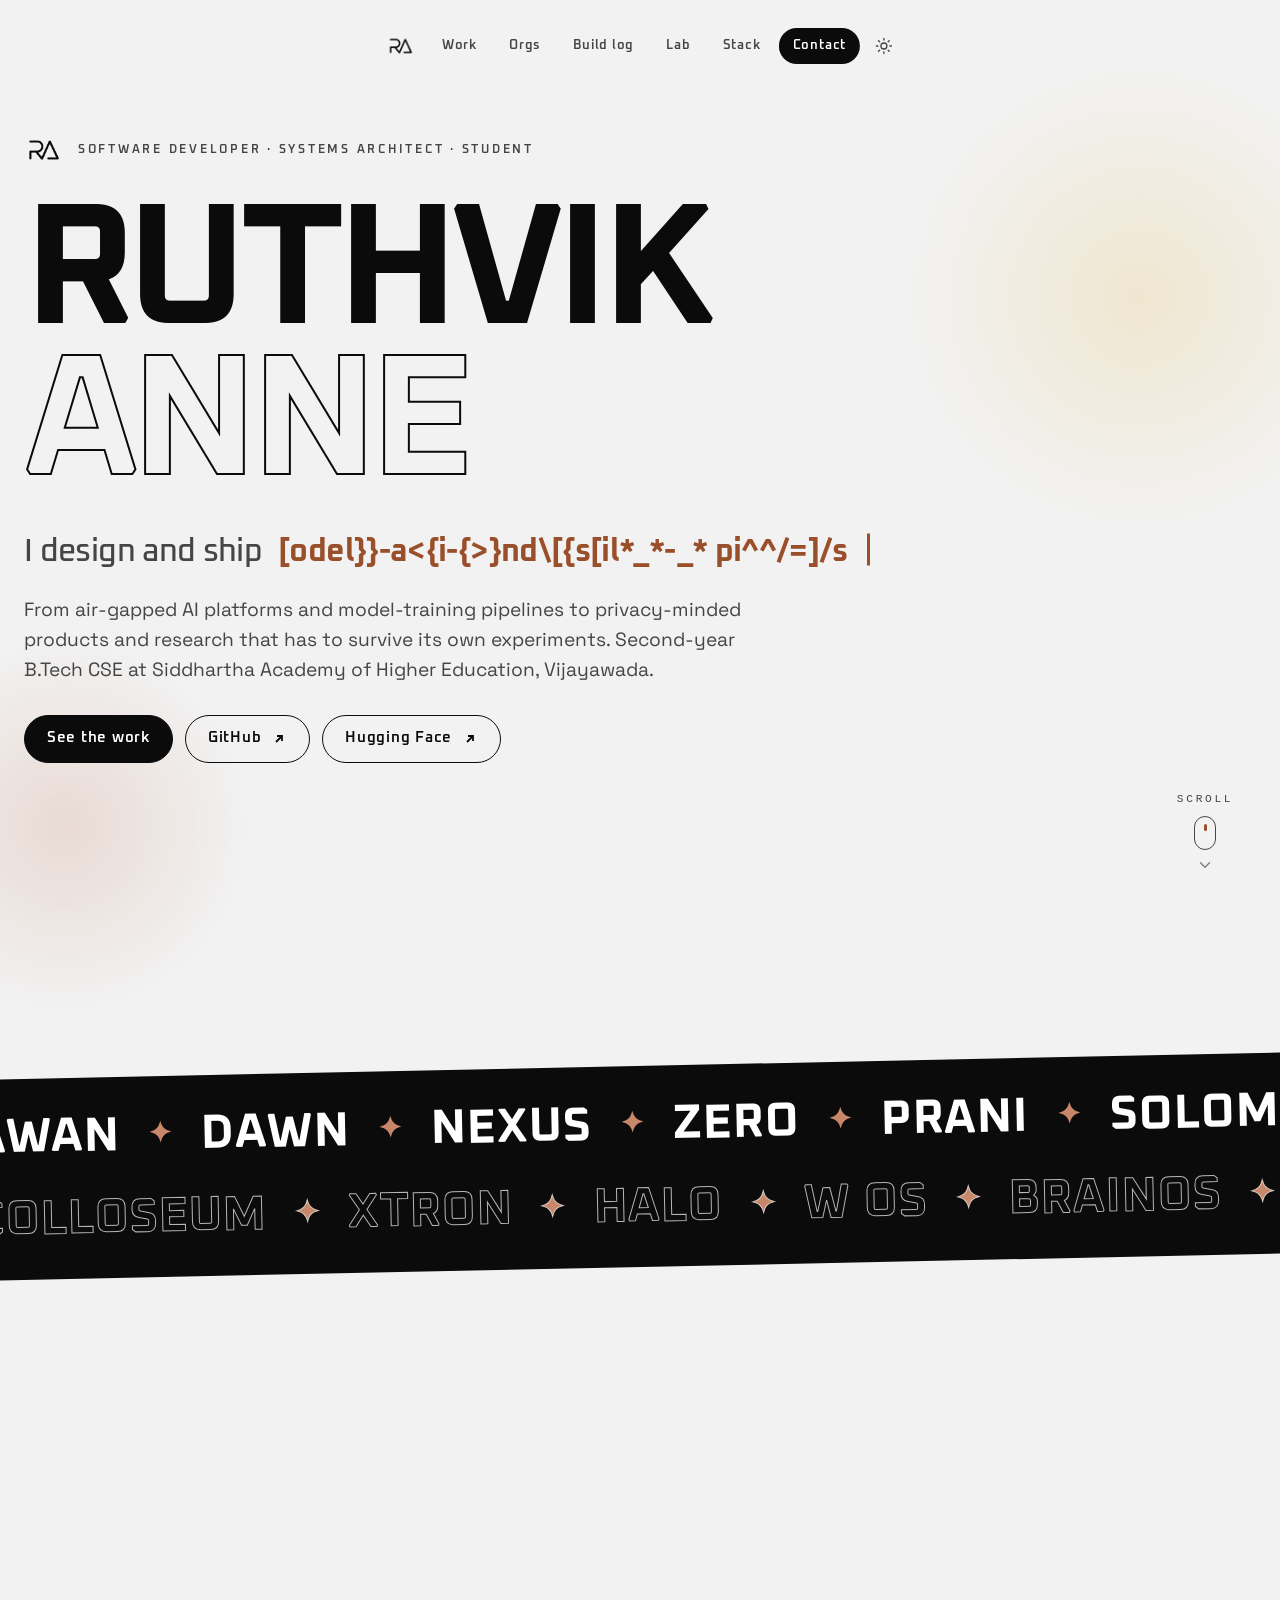
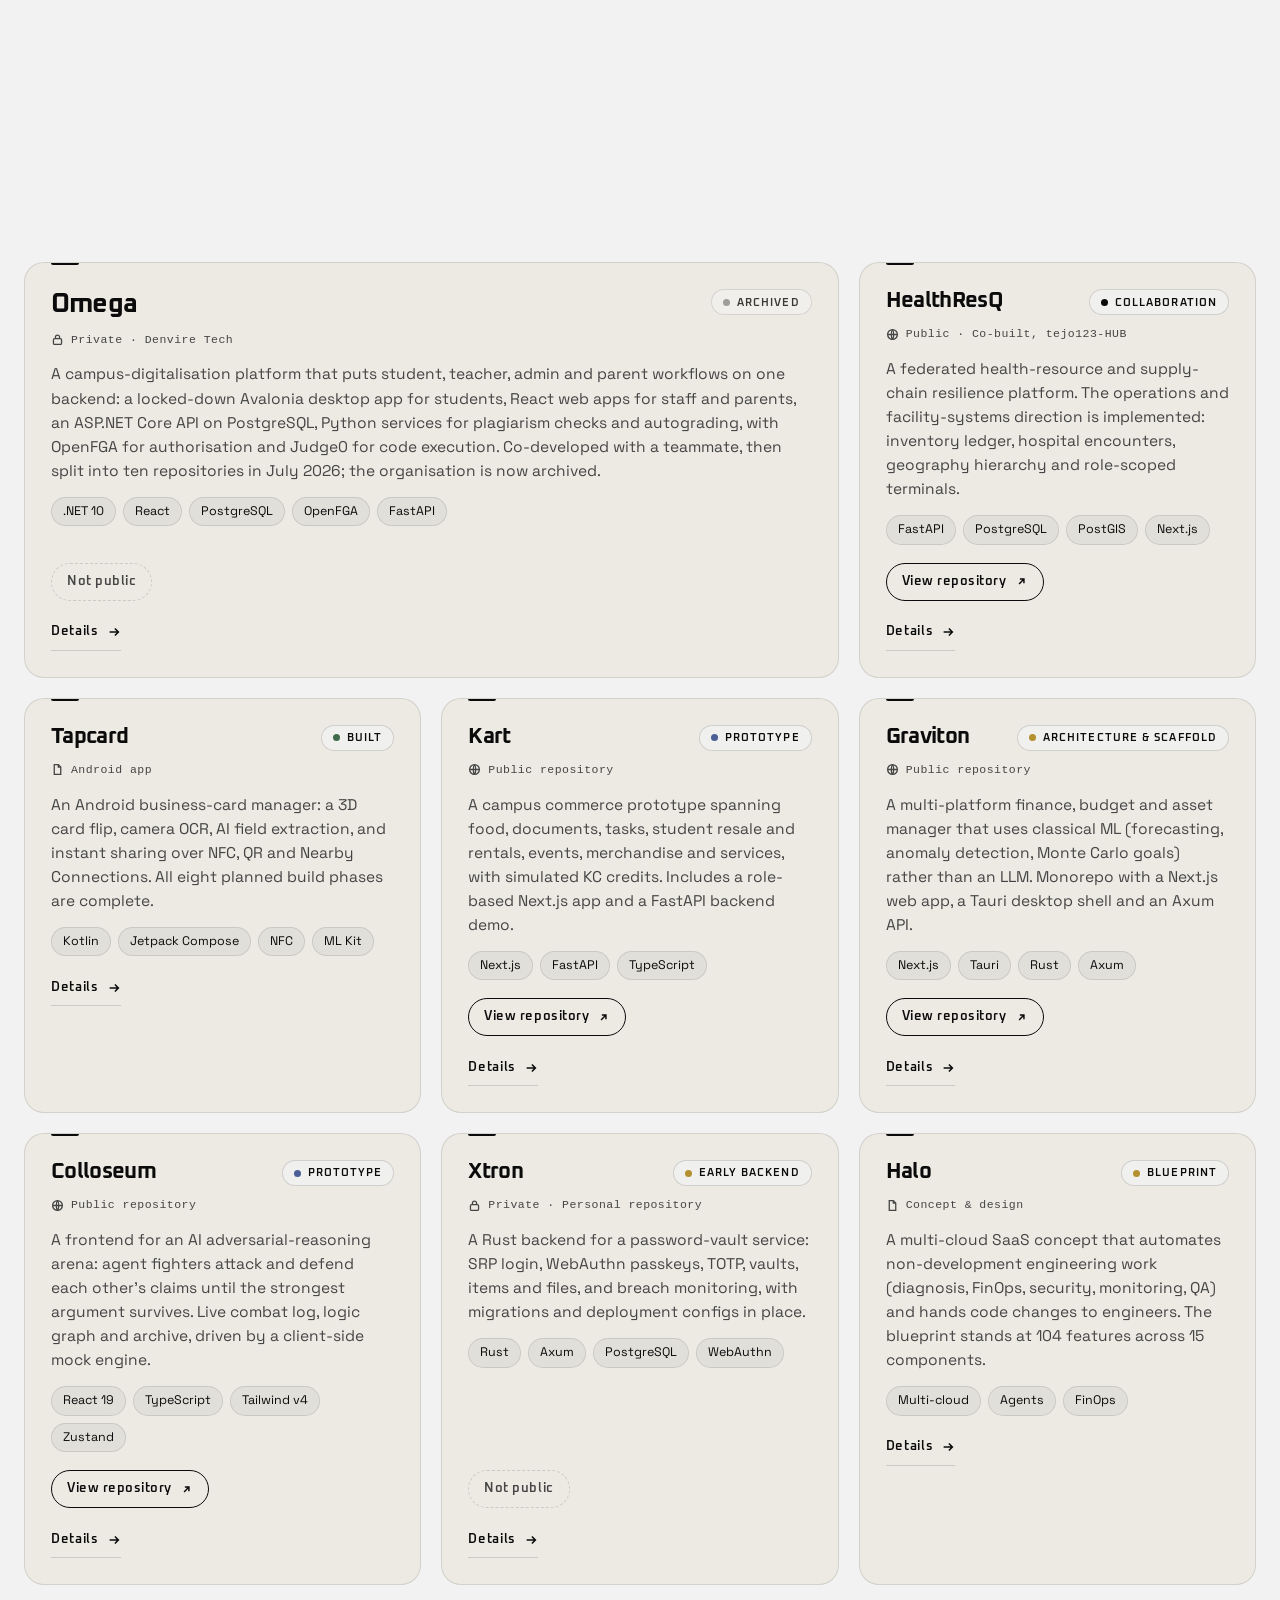
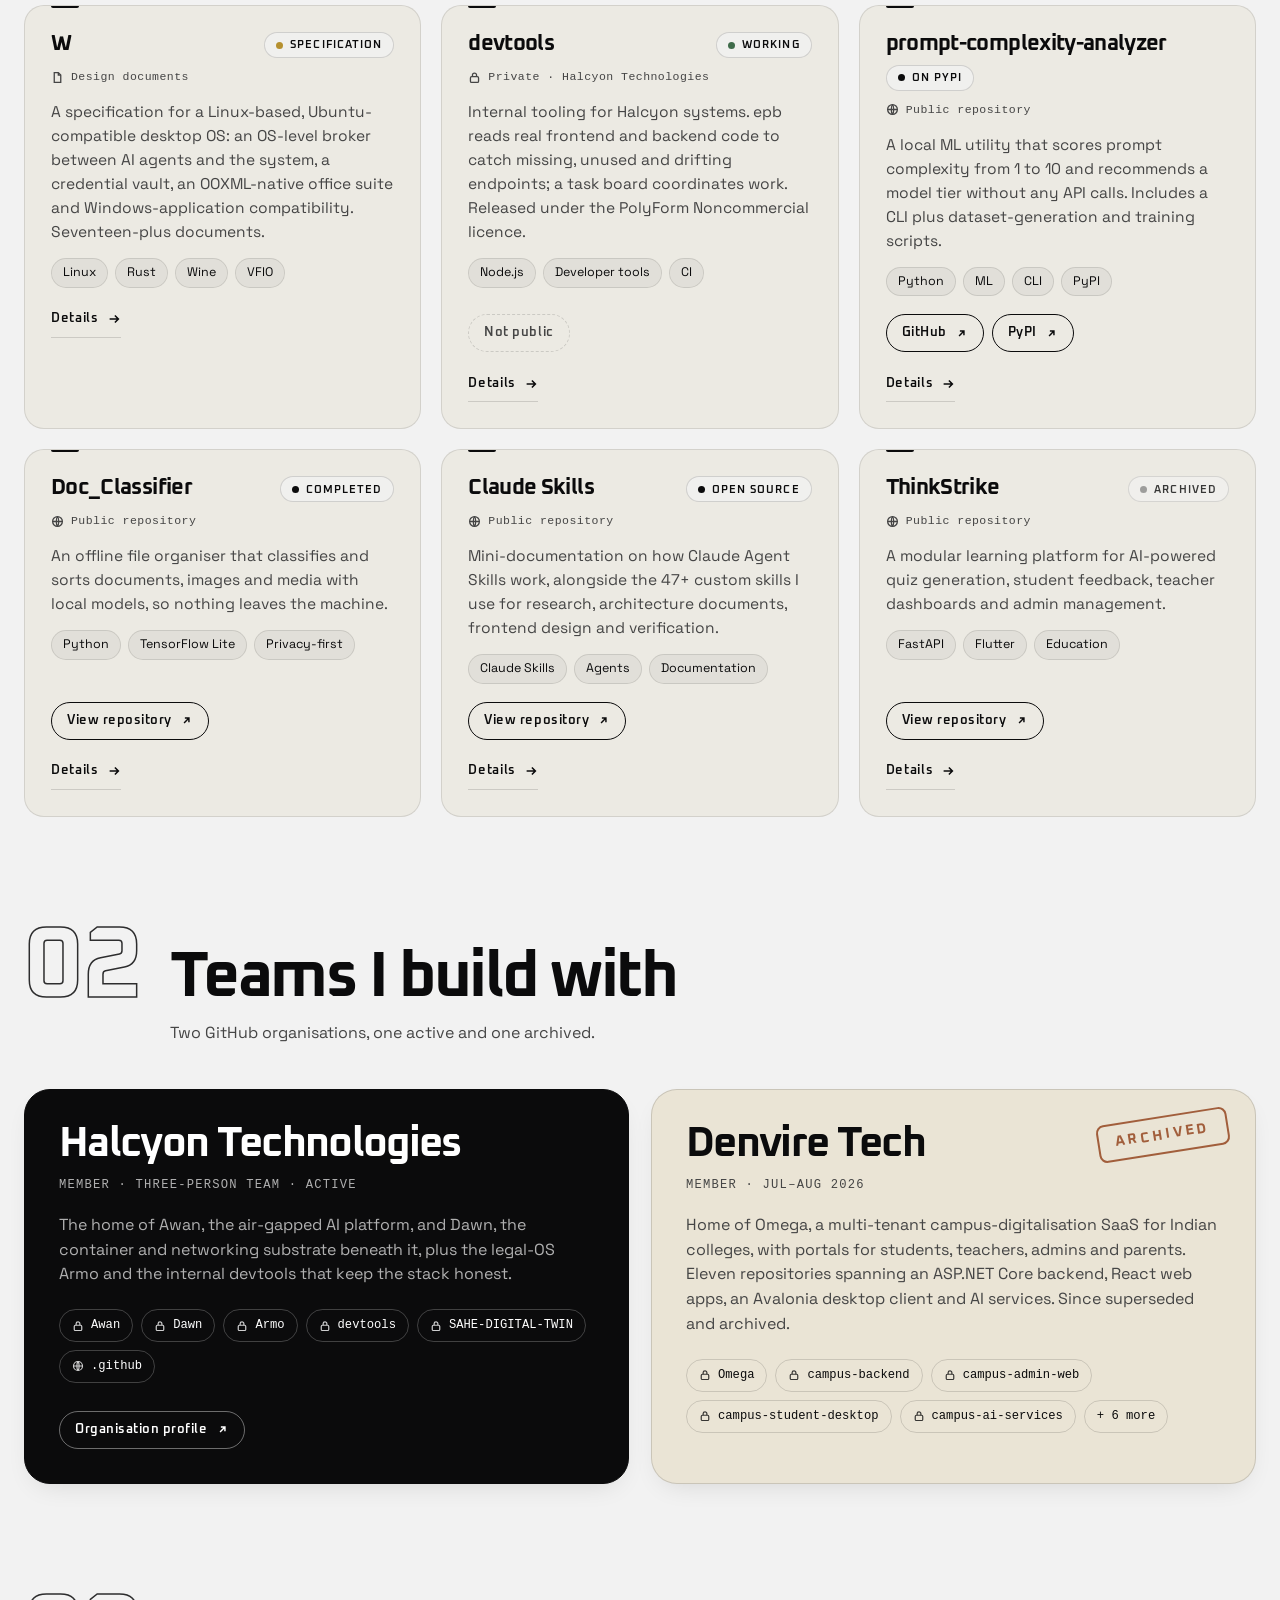
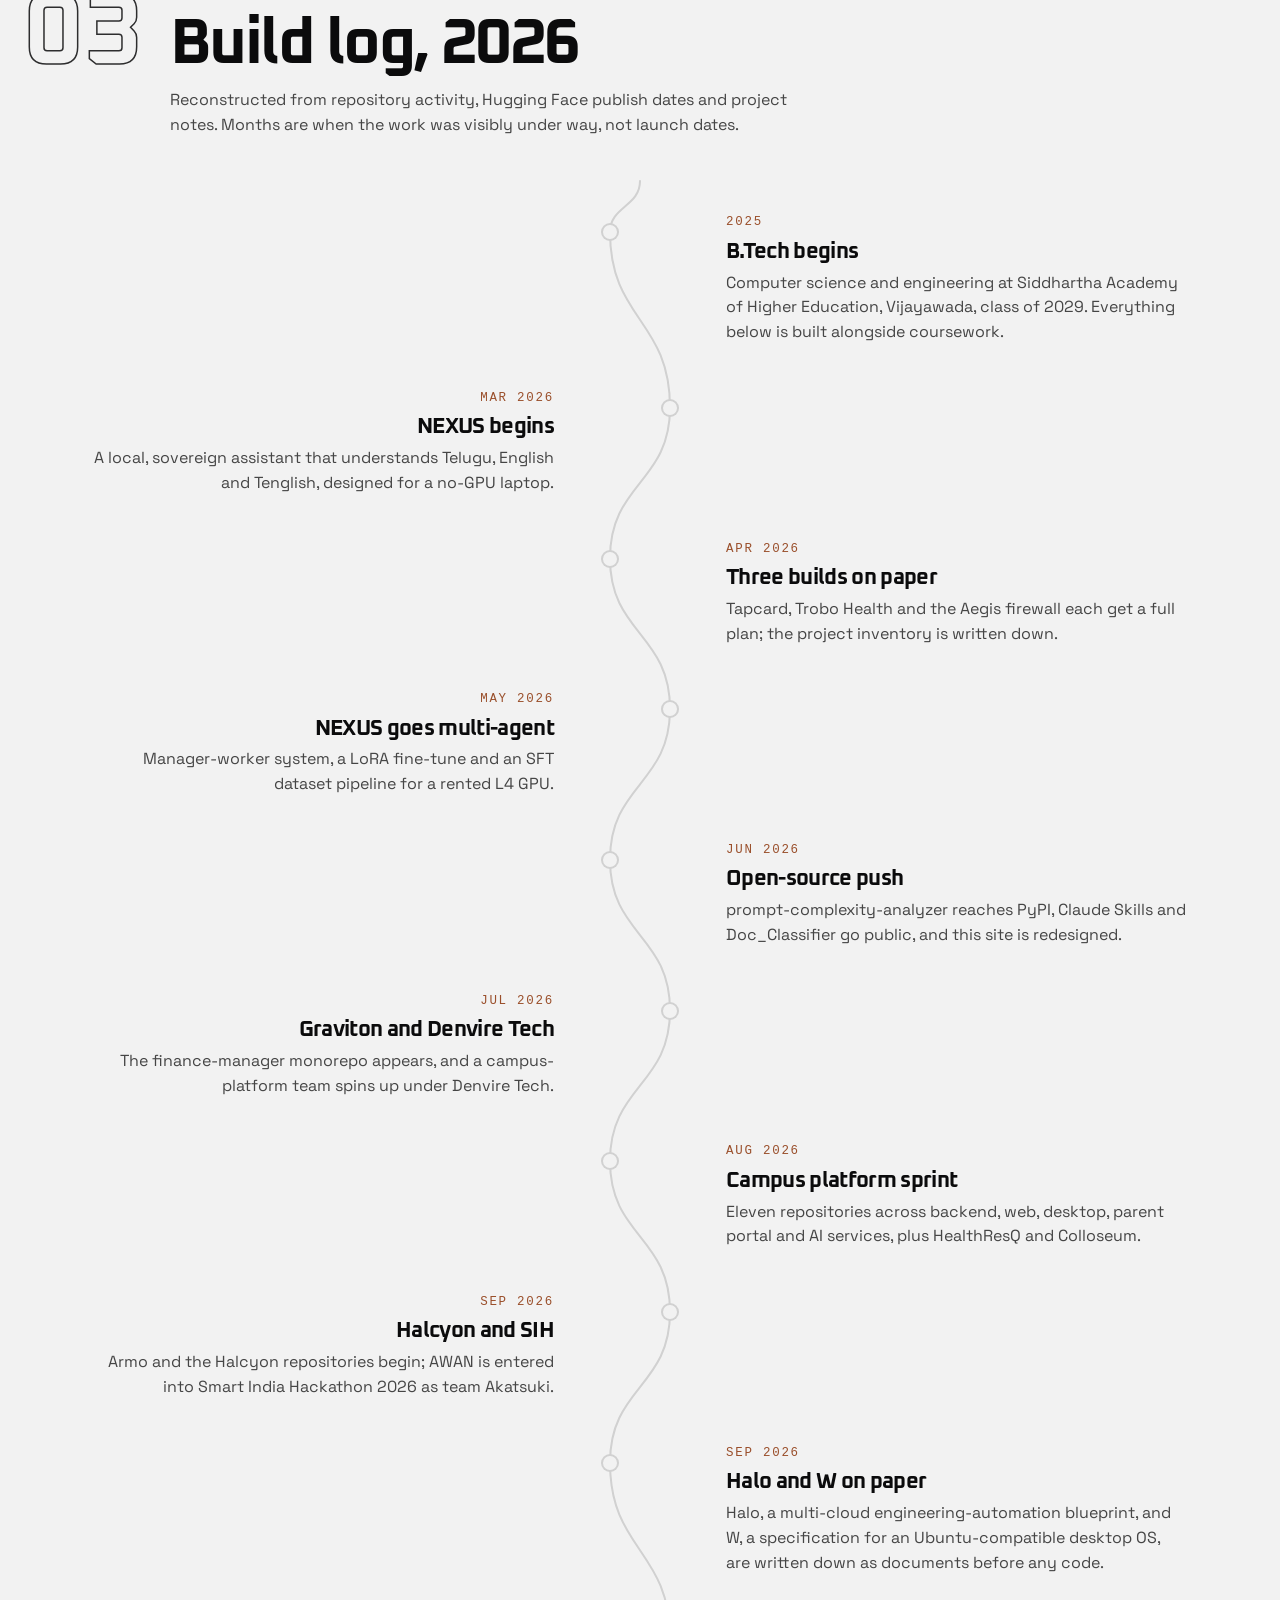
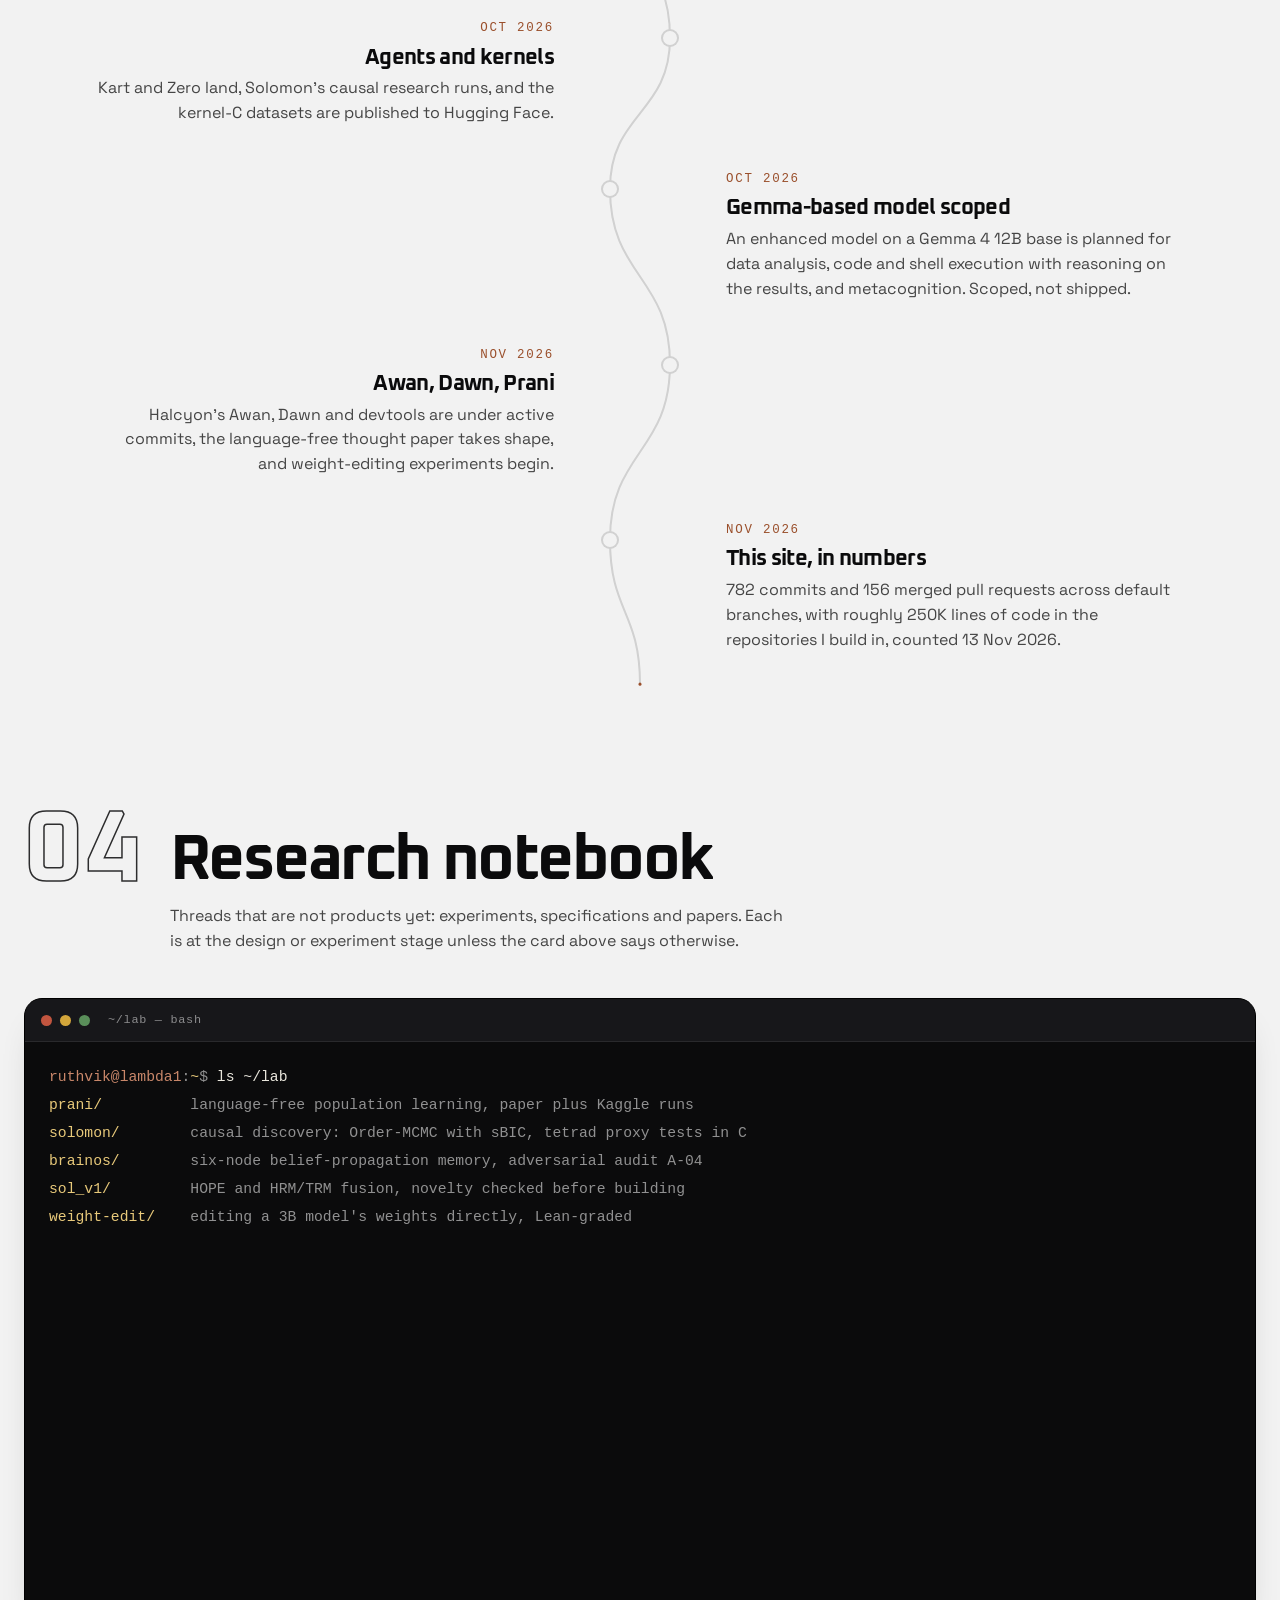
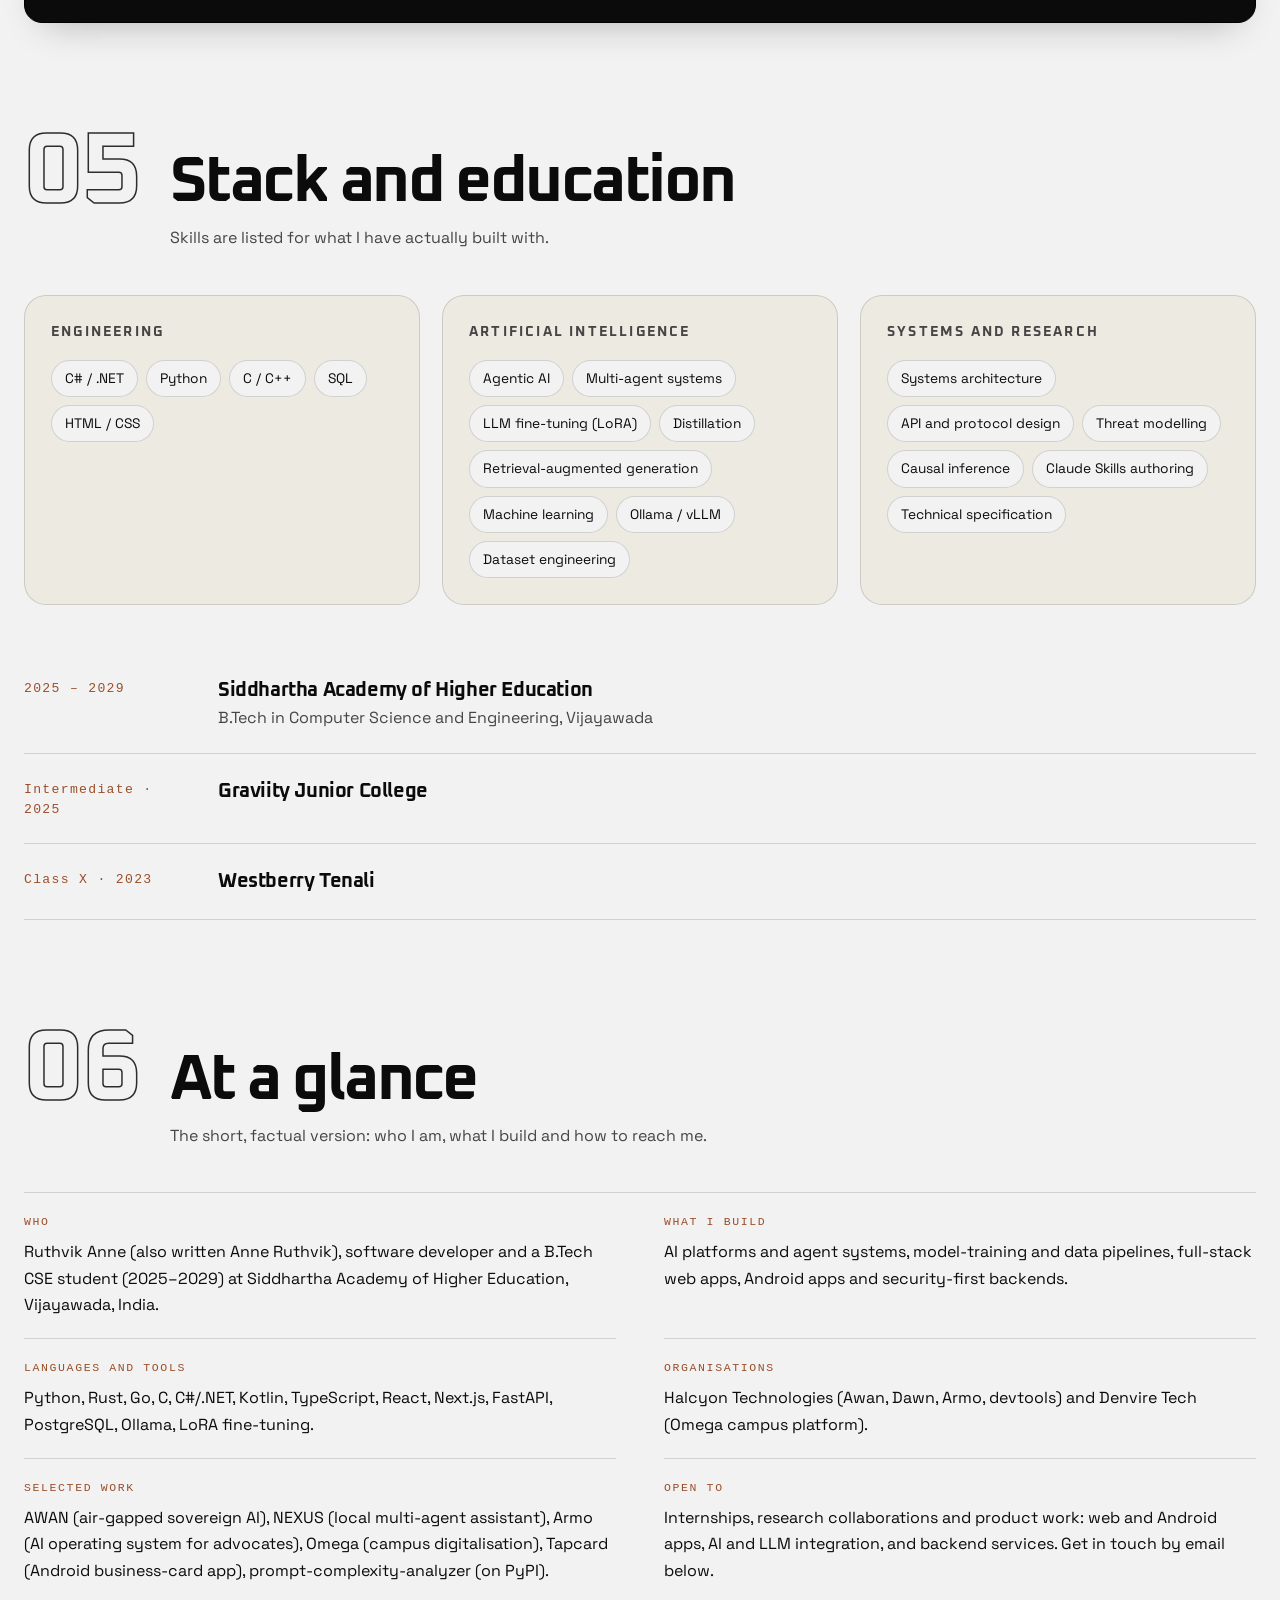
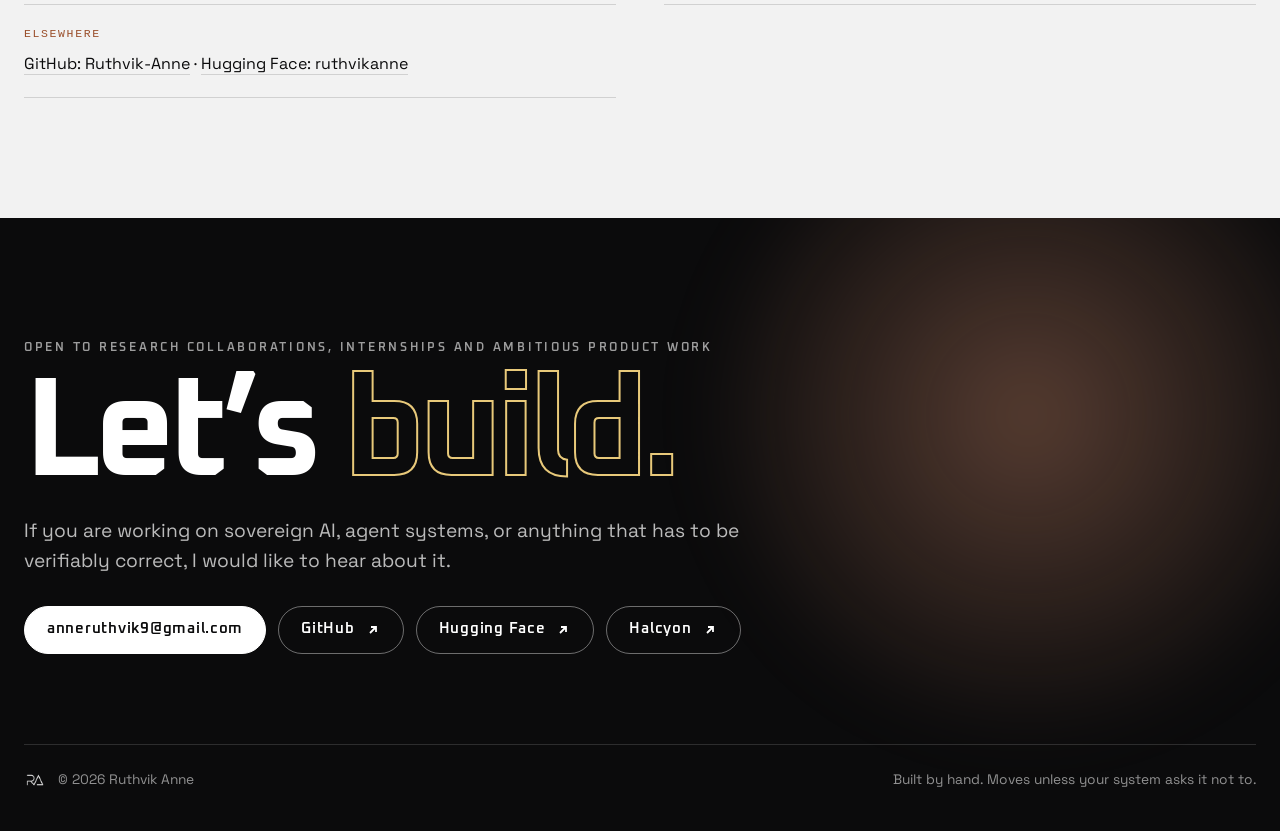
==== commit 30433d4a: "SEO and AI-search: titles, structured data, at-a-glance facts, robots, llms.txt, name variants - Tit" ====
--- a/index.html
+++ b/index.html
@@ -3,20 +3,32 @@
 <head>
   <meta charset="utf-8">
   <meta name="viewport" content="width=device-width, initial-scale=1.0">
-  <title>Ruthvik Anne | AI systems, research and products</title>
-  <meta name="description" content="Ruthvik Anne is a B.Tech CSE student building sovereign AI platforms, agent and training pipelines, security-first products and research. Projects, organisations, build log and research notebook.">
+  <title>Ruthvik Anne | Software Developer: AI Systems, Full-Stack, Research</title>
+  <meta name="description" content="Ruthvik Anne is a software developer in Vijayawada, India, building AI platforms, agent and training pipelines, full-stack web and Android apps, and security-first products. Projects, build log and research.">
+  <meta name="author" content="Ruthvik Anne">
+  <meta name="application-name" content="Ruthvik Anne">
+  <link rel="me" href="https://github.com/Ruthvik-Anne">
+  <link rel="me" href="https://huggingface.co/ruthvikanne">
+  <meta name="keywords" content="Ruthvik Anne, Anne Ruthvik, Ruthvik Anne software developer, Ruthvik Anne GitHub, software developer, AI engineer, full-stack developer, Python developer, Rust, Kotlin, Android developer, Next.js, FastAPI, LLM fine-tuning, agentic AI, Vijayawada, India">
   <meta name="robots" content="index,follow,max-image-preview:large,max-snippet:-1,max-video-preview:-1">
   <meta name="theme-color" content="#F2F2F2">
   <script>(function(){try{var t=localStorage.getItem("ra-theme");if(t!=="dark"&&t!=="light")t=matchMedia("(prefers-color-scheme: dark)").matches?"dark":"light";document.documentElement.setAttribute("data-theme",t);var m=document.querySelector('meta[name=theme-color]');if(m&&t==="dark")m.setAttribute("content","#121214")}catch(e){}})()</script>
-  <meta property="og:type" content="website">
+  <meta property="og:type" content="profile">
+  <meta property="og:site_name" content="Ruthvik Anne">
+  <meta property="og:locale" content="en_IN">
+  <meta property="profile:first_name" content="Ruthvik">
+  <meta property="profile:last_name" content="Anne">
   <meta property="og:url" content="https://ruthvik-anne.github.io/Personal_Site/">
-  <meta property="og:title" content="Ruthvik Anne">
-  <meta property="og:description" content="Sovereign AI platforms, agent and training pipelines, security-first products and research.">
+  <meta property="og:title" content="Ruthvik Anne | Software Developer">
+  <meta property="og:description" content="Software developer building AI platforms, full-stack and Android apps, and security-first products.">
   <meta property="og:image" content="https://ruthvik-anne.github.io/Personal_Site/Images/og.png">
   <meta property="og:image:width" content="1200">
   <meta property="og:image:height" content="630">
   <meta property="og:image:alt" content="Ruthvik Anne, RA monogram">
   <meta name="twitter:card" content="summary_large_image">
+  <meta name="twitter:title" content="Ruthvik Anne | Software Developer">
+  <meta name="twitter:description" content="AI platforms, agent pipelines, full-stack and Android apps, security-first products.">
+  <meta name="twitter:image" content="https://ruthvik-anne.github.io/Personal_Site/Images/og.png">
   <link rel="icon" type="image/png" href="Images/favicon.png">
   <link rel="apple-touch-icon" href="Images/ra-avatar.png">
   <link rel="canonical" href="https://ruthvik-anne.github.io/Personal_Site/">
@@ -28,24 +40,48 @@
   <script type="application/ld+json">
   {
     "@context": "https://schema.org",
-    "@type": "Person",
-    "name": "Ruthvik Anne",
-    "url": "https://ruthvik-anne.github.io/Personal_Site/",
-    "sameAs": [
-      "https://github.com/Ruthvik-Anne",
-      "https://github.com/Halcyon-Technologies",
-      "https://huggingface.co/ruthvikanne"
-    ],
-    "jobTitle": "Student and Builder",
-    "alumniOf": { "@type": "CollegeOrUniversity", "name": "Siddhartha Academy of Higher Education" },
-    "knowsAbout": [
-      "Artificial Intelligence",
-      "Agentic AI",
-      "Large Language Model Fine-Tuning",
-      "Multi-Agent Systems",
-      "Systems Architecture",
-      "Causal Inference",
-      "Security Engineering"
+    "@graph": [
+      {
+        "@type": "WebSite",
+        "@id": "https://ruthvik-anne.github.io/Personal_Site/#website",
+        "url": "https://ruthvik-anne.github.io/Personal_Site/",
+        "name": "Ruthvik Anne",
+        "inLanguage": "en",
+        "publisher": { "@id": "https://ruthvik-anne.github.io/Personal_Site/#person" }
+      },
+      {
+        "@type": "ProfilePage",
+        "@id": "https://ruthvik-anne.github.io/Personal_Site/#profile",
+        "url": "https://ruthvik-anne.github.io/Personal_Site/",
+        "name": "Ruthvik Anne, software developer",
+        "isPartOf": { "@id": "https://ruthvik-anne.github.io/Personal_Site/#website" },
+        "mainEntity": { "@id": "https://ruthvik-anne.github.io/Personal_Site/#person" },
+        "dateModified": "2026-11-13"
+      },
+      {
+        "@type": "Person",
+        "@id": "https://ruthvik-anne.github.io/Personal_Site/#person",
+        "name": "Ruthvik Anne",
+        "alternateName": ["Anne Ruthvik"],
+        "givenName": "Ruthvik",
+        "familyName": "Anne",
+        "url": "https://ruthvik-anne.github.io/Personal_Site/",
+        "image": "https://ruthvik-anne.github.io/Personal_Site/Images/og.png",
+        "description": "Software developer building AI platforms, agent and training pipelines, full-stack web and Android apps, and security-first products.",
+        "jobTitle": "Software Developer",
+        "homeLocation": { "@type": "Place", "address": { "@type": "PostalAddress", "addressLocality": "Vijayawada", "addressRegion": "Andhra Pradesh", "addressCountry": "IN" } },
+        "sameAs": [
+          "https://github.com/Ruthvik-Anne",
+          "https://github.com/Halcyon-Technologies",
+          "https://huggingface.co/ruthvikanne"
+        ],
+        "alumniOf": { "@type": "CollegeOrUniversity", "name": "Siddhartha Academy of Higher Education" },
+        "knowsAbout": [
+          "Software development", "Artificial Intelligence", "Agentic AI", "Large Language Model fine-tuning",
+          "Multi-agent systems", "Full-stack web development", "Android development", "Python", "Rust", "Kotlin",
+          "C#", "TypeScript", "Next.js", "FastAPI", "PostgreSQL", "Systems architecture", "Security engineering", "Causal inference"
+        ]
+      }
     ]
   }
   </script>
@@ -87,7 +123,7 @@
       <div class="wrap">
         <div class="brand-lockup">
           <img class="brand-mark" src="Images/ra-mark-ink.png" alt="RA monogram" width="44" height="44">
-          <p class="eyebrow">Student &middot; Builder &middot; Systems architect</p>
+          <p class="eyebrow">Software developer &middot; Systems architect &middot; Student</p>
         </div>
         <h1 class="name" aria-label="Ruthvik Anne"><span class="row">Ruthvik</span><span class="row outline">Anne</span></h1>
         <p class="role"><span class="lead">I design and ship</span><span class="swap" id="swap" aria-live="off">sovereign AI platforms</span><span class="caret" aria-hidden="true"></span></p>
@@ -485,6 +521,26 @@
     </section>
 
     <!-- CONTACT -->
+    <!-- 06 AT A GLANCE (plain facts for readers, search engines and AI assistants) -->
+    <section class="section" id="about">
+      <div class="wrap">
+        <div class="sec-head" data-r>
+          <span class="sec-no" aria-hidden="true">06</span>
+          <h2 data-split>At a glance</h2>
+          <p class="sec-note">The short, factual version: who I am, what I build and how to reach me.</p>
+        </div>
+        <dl class="facts" data-r>
+          <div><dt>Who</dt><dd>Ruthvik Anne (also written Anne Ruthvik), software developer and a B.Tech CSE student <span class="nw">(2025&ndash;2029)</span> at Siddhartha Academy of Higher Education, Vijayawada, India.</dd></div>
+          <div><dt>What I build</dt><dd>AI platforms and agent systems, model-training and data pipelines, full-stack web apps, Android apps and security-first backends.</dd></div>
+          <div><dt>Languages and tools</dt><dd>Python, Rust, Go, C, C#/.NET, Kotlin, TypeScript, React, Next.js, FastAPI, PostgreSQL, Ollama, LoRA fine-tuning.</dd></div>
+          <div><dt>Organisations</dt><dd>Halcyon Technologies (Awan, Dawn, Armo, devtools) and Denvire Tech (Omega campus platform).</dd></div>
+          <div><dt>Selected work</dt><dd>AWAN (air-gapped sovereign AI), NEXUS (local multi-agent assistant), Armo (AI operating system for advocates), Omega (campus digitalisation), Tapcard (Android business-card app), prompt-complexity-analyzer (on PyPI).</dd></div>
+          <div><dt>Open to</dt><dd>Internships, research collaborations and product work: web and Android apps, AI and LLM integration, and backend services. Get in touch by email below.</dd></div>
+          <div><dt>Elsewhere</dt><dd><a href="https://github.com/Ruthvik-Anne" target="_blank" rel="noopener noreferrer">GitHub: Ruthvik-Anne</a> &middot; <a href="https://huggingface.co/ruthvikanne" target="_blank" rel="noopener noreferrer">Hugging Face: ruthvikanne</a></dd></div>
+        </dl>
+      </div>
+    </section>
+
     <section class="contact" id="contact">
       <div class="wrap">
         <p class="eyebrow" data-r>Open to research collaborations, internships and ambitious product work</p>
--- a/style.css
+++ b/style.css
@@ -671,3 +671,13 @@
 /* ripple rings on theme change */
 .theme-ripple { position: fixed; z-index: 130; border-radius: 50%; pointer-events: none; will-change: transform, opacity;
   background: radial-gradient(circle closest-side, transparent 88%, rgba(215, 154, 125, 0.75) 96%, transparent 100%); }
+
+/* ---------- at a glance (plain facts) ---------- */
+.facts { margin: 0; display: grid; grid-template-columns: repeat(2, minmax(0, 1fr)); gap: 0 48px; border-top: 1px solid var(--line); }
+.facts > div { padding: 20px 0; border-bottom: 1px solid var(--line); min-width: 0; }
+.facts dt { font-family: var(--font-mono); font-size: 0.72rem; letter-spacing: 0.14em; text-transform: uppercase; color: var(--copper-deep); margin-bottom: 8px; }
+.facts dd { margin: 0; color: var(--ink); line-height: 1.65; overflow-wrap: break-word; }
+.facts a { border-bottom: 1px solid var(--line); transition: border-color 0.25s, color 0.25s; }
+.facts a:hover { border-color: var(--copper); color: var(--copper-deep); }
+@media (max-width: 760px) { .facts { grid-template-columns: 1fr; } }
+.nw { white-space: nowrap; }
